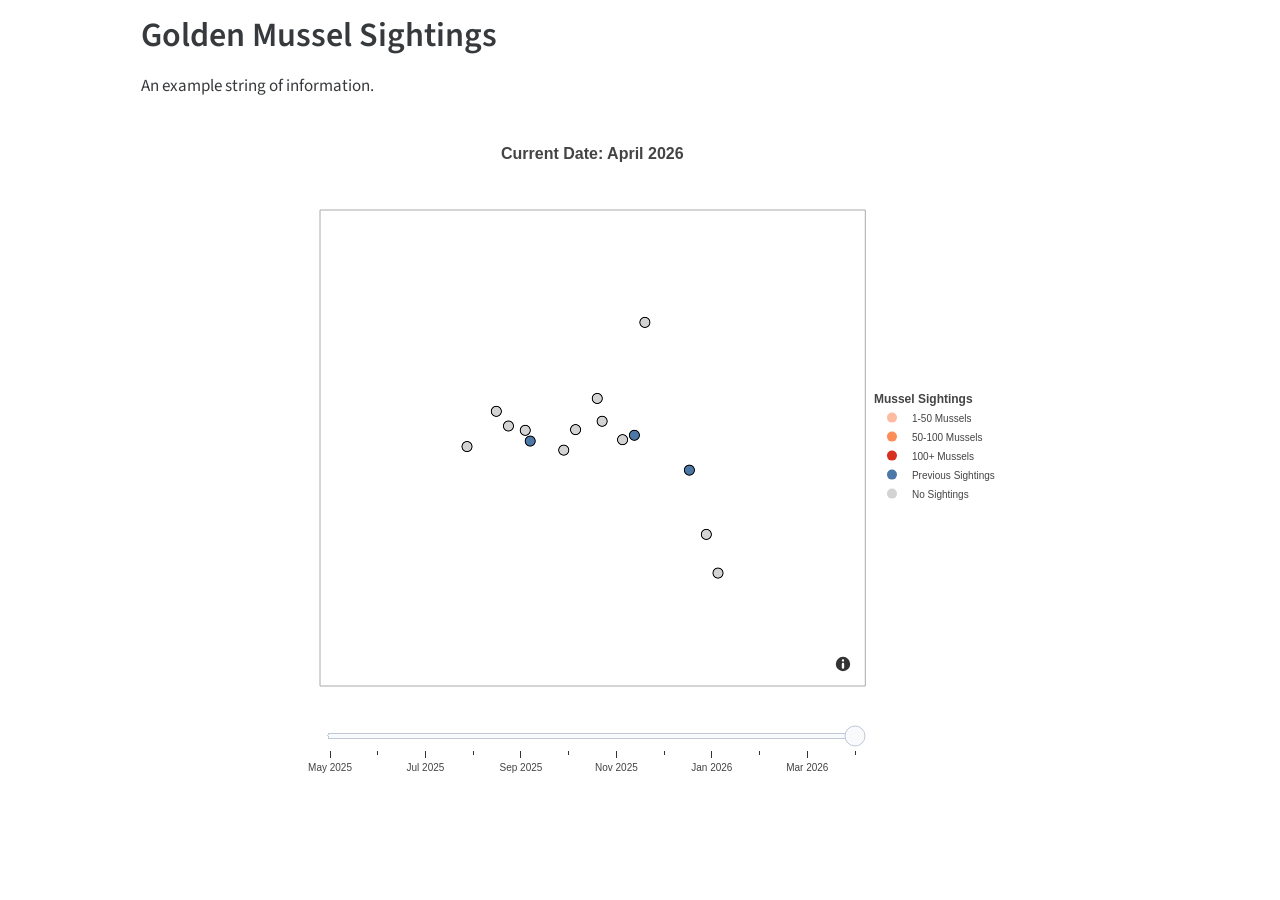
==== docs/map.html @ 744c04e8 "Auto-update map data and re-render site" ====
<!DOCTYPE html>
<html xmlns="http://www.w3.org/1999/xhtml" lang="en" xml:lang="en"><head>

<meta charset="utf-8">
<meta name="generator" content="quarto-1.9.36">

<meta name="viewport" content="width=device-width, initial-scale=1.0, user-scalable=yes">


<title>Golden Mussel Sightings</title>
<style>
/* Default styles provided by pandoc.
** See https://pandoc.org/MANUAL.html#variables-for-html for config info.
*/
code{white-space: pre-wrap;}
span.smallcaps{font-variant: small-caps;}
div.columns{display: flex; gap: min(4vw, 1.5em);}
div.column{flex: auto; overflow-x: auto;}
div.hanging-indent{margin-left: 1.5em; text-indent: -1.5em;}
ul.task-list{list-style: none;}
ul.task-list li input[type="checkbox"] {
  width: 0.8em;
  margin: 0 0.8em 0.2em -1em; /* quarto-specific, see https://github.com/quarto-dev/quarto-cli/issues/4556 */ 
  vertical-align: middle;
}
</style>


<script src="map_files/libs/clipboard/clipboard.min.js"></script>
<script src="map_files/libs/quarto-html/quarto.js" type="module"></script>
<script src="map_files/libs/quarto-html/tabsets/tabsets.js" type="module"></script>
<script src="map_files/libs/quarto-html/popper.min.js"></script>
<script src="map_files/libs/quarto-html/tippy.umd.min.js"></script>
<script src="map_files/libs/quarto-html/anchor.min.js"></script>
<link href="map_files/libs/quarto-html/tippy.css" rel="stylesheet">
<link href="map_files/libs/quarto-html/quarto-syntax-highlighting-845c23b38eaddc0f92fda52bfe77a8c8.css" rel="stylesheet" id="quarto-text-highlighting-styles">
<script src="map_files/libs/bootstrap/bootstrap.min.js"></script>
<link href="map_files/libs/bootstrap/bootstrap-icons.css" rel="stylesheet">
<link href="map_files/libs/bootstrap/bootstrap-2aa6edf39a28177e9268717f6a619f40.min.css" rel="stylesheet" append-hash="true" id="quarto-bootstrap" data-mode="light">
<link href="map_files/libs/htmltools-fill-0.5.9/fill.css" rel="stylesheet">
<script src="map_files/libs/htmlwidgets-1.6.4/htmlwidgets.js"></script>
<script src="map_files/libs/plotly-binding-4.12.0/plotly.js"></script>
<script src="map_files/libs/typedarray-0.1/typedarray.min.js"></script>
<script src="map_files/libs/jquery-3.5.1/jquery.min.js"></script>
<link href="map_files/libs/crosstalk-1.2.2/css/crosstalk.min.css" rel="stylesheet">
<script src="map_files/libs/crosstalk-1.2.2/js/crosstalk.min.js"></script>
<link href="map_files/libs/plotly-htmlwidgets-css-2.25.2/plotly-htmlwidgets.css" rel="stylesheet">
<script src="map_files/libs/plotly-main-2.25.2/plotly-latest.min.js"></script>


</head>

<body class="fullcontent quarto-light">

<div id="quarto-content" class="page-columns page-rows-contents page-layout-article">

<main class="content" id="quarto-document-content">

<header id="title-block-header" class="quarto-title-block default">
<div class="quarto-title">
<h1 class="title">Golden Mussel Sightings</h1>
</div>



<div class="quarto-title-meta">

    
  
    
  </div>
  


</header>


<p>An example string of information.</p>
<div class="cell">
<div class="cell-output-display">
<div style="display: flex; justify-content: center; height: 680px; width: 720px; margin: 0 auto;">
<div class="plotly html-widget html-fill-item" id="htmlwidget-a3efdf3e6164e8786107" style="width:100%;height:400px;"></div>
<script type="application/json" data-for="htmlwidget-a3efdf3e6164e8786107">{"x":{"visdat":{"15fc6f2771f9":["function () ","plotlyVisDat"]},"cur_data":"15fc6f2771f9","attrs":{"15fc6f2771f9":{"lat":{},"lon":{},"mode":"markers","hoverinfo":"none","marker":{"color":"black","size":12},"showlegend":false,"frame":{},"alpha_stroke":1,"sizes":[10,100],"spans":[1,20],"type":"scattermapbox"},"15fc6f2771f9.1":{"lat":{},"lon":{},"mode":"markers","hoverinfo":"text","marker":{"color":{},"size":10},"showlegend":false,"frame":{},"alpha_stroke":1,"sizes":[10,100],"spans":[1,20],"type":"scattermapbox","hovertext":{},"inherit":true},"15fc6f2771f9.2":{"lat":null,"lon":null,"mode":"markers","hoverinfo":"none","marker":{"color":"#FDBBA1","size":10},"showlegend":true,"frame":{},"alpha_stroke":1,"sizes":[10,100],"spans":[1,20],"type":"scattermapbox","name":"1-50 Mussels","inherit":true},"15fc6f2771f9.3":{"lat":null,"lon":null,"mode":"markers","hoverinfo":"none","marker":{"color":"#FC8D59","size":10},"showlegend":true,"frame":{},"alpha_stroke":1,"sizes":[10,100],"spans":[1,20],"type":"scattermapbox","name":"50-100 Mussels","inherit":true},"15fc6f2771f9.4":{"lat":null,"lon":null,"mode":"markers","hoverinfo":"none","marker":{"color":"#D7301F","size":10},"showlegend":true,"frame":{},"alpha_stroke":1,"sizes":[10,100],"spans":[1,20],"type":"scattermapbox","name":"100+ Mussels","inherit":true},"15fc6f2771f9.5":{"lat":null,"lon":null,"mode":"markers","hoverinfo":"none","marker":{"color":"#4C78A8","size":10},"showlegend":true,"frame":{},"alpha_stroke":1,"sizes":[10,100],"spans":[1,20],"type":"scattermapbox","name":"Previous Sightings","inherit":true},"15fc6f2771f9.6":{"lat":null,"lon":null,"mode":"markers","hoverinfo":"none","marker":{"color":"lightgray","size":10},"showlegend":true,"frame":{},"alpha_stroke":1,"sizes":[10,100],"spans":[1,20],"type":"scattermapbox","name":"No Sightings","inherit":true}},"layout":{"width":720,"height":680,"margin":{"b":110,"l":40,"t":10,"r":0},"mapbox":{"style":"white-bg","layers":[{"below":"traces","sourcetype":"raster","source":["https://services.arcgisonline.com/ArcGIS/rest/services/World_Topo_Map/MapServer/tile/{z}/{y}/{x}"],"sourceattribution":"Esri"}],"zoom":7.655306406824451,"center":{"lat":38.023635479999996,"lon":-121.70279884999999},"domain":{"x":[0,0.81999999999999995],"y":[0,0.84999999999999998]}},"legend":{"x":0.82999999999999996,"y":0.42499999999999999,"font":{"size":10},"title":{"text":"<b>Mussel Sightings<\/b>","font":{"size":12}}},"shapes":[{"type":"rect","xref":"paper","yref":"paper","x0":0,"y0":0,"x1":0.81999999999999995,"y1":0.84999999999999998,"line":{"color":"#aaa","width":1}}],"hovermode":"closest","showlegend":true,"sliders":[{"currentvalue":{"visible":false},"steps":[{"method":"animate","args":[["May 2025"],{"transition":{"duration":500,"easing":"linear"},"frame":{"duration":500,"redraw":true},"mode":"immediate"}],"label":"May 2025","value":"May 2025"},{"method":"animate","args":[["Jun 2025"],{"transition":{"duration":500,"easing":"linear"},"frame":{"duration":500,"redraw":true},"mode":"immediate"}],"label":"Jun 2025","value":"Jun 2025"},{"method":"animate","args":[["Jul 2025"],{"transition":{"duration":500,"easing":"linear"},"frame":{"duration":500,"redraw":true},"mode":"immediate"}],"label":"Jul 2025","value":"Jul 2025"},{"method":"animate","args":[["Aug 2025"],{"transition":{"duration":500,"easing":"linear"},"frame":{"duration":500,"redraw":true},"mode":"immediate"}],"label":"Aug 2025","value":"Aug 2025"},{"method":"animate","args":[["Sep 2025"],{"transition":{"duration":500,"easing":"linear"},"frame":{"duration":500,"redraw":true},"mode":"immediate"}],"label":"Sep 2025","value":"Sep 2025"},{"method":"animate","args":[["Oct 2025"],{"transition":{"duration":500,"easing":"linear"},"frame":{"duration":500,"redraw":true},"mode":"immediate"}],"label":"Oct 2025","value":"Oct 2025"},{"method":"animate","args":[["Nov 2025"],{"transition":{"duration":500,"easing":"linear"},"frame":{"duration":500,"redraw":true},"mode":"immediate"}],"label":"Nov 2025","value":"Nov 2025"},{"method":"animate","args":[["Dec 2025"],{"transition":{"duration":500,"easing":"linear"},"frame":{"duration":500,"redraw":true},"mode":"immediate"}],"label":"Dec 2025","value":"Dec 2025"},{"method":"animate","args":[["Jan 2026"],{"transition":{"duration":500,"easing":"linear"},"frame":{"duration":500,"redraw":true},"mode":"immediate"}],"label":"Jan 2026","value":"Jan 2026"},{"method":"animate","args":[["Feb 2026"],{"transition":{"duration":500,"easing":"linear"},"frame":{"duration":500,"redraw":true},"mode":"immediate"}],"label":"Feb 2026","value":"Feb 2026"},{"method":"animate","args":[["Mar 2026"],{"transition":{"duration":500,"easing":"linear"},"frame":{"duration":500,"redraw":true},"mode":"immediate"}],"label":"Mar 2026","value":"Mar 2026"},{"method":"animate","args":[["Apr 2026"],{"transition":{"duration":500,"easing":"linear"},"frame":{"duration":500,"redraw":true},"mode":"immediate"}],"label":"Apr 2026","value":"Apr 2026"}],"visible":true,"pad":{"t":40},"font":{"size":10},"active":11,"len":0.81999999999999995,"x":0}],"annotations":[{"text":"<b>Current Date: April 2026<\/b>","x":0.40999999999999998,"y":0.96999999999999997,"xref":"paper","yref":"paper","showarrow":false,"font":{"size":16}}]},"source":"A","config":{"modeBarButtonsToAdd":["hoverclosest","hovercompare"],"showSendToCloud":false},"data":[{"lat":[38.017829900000002,38.046416999999998,38.124250000000004,38.072200000000002,38.042804719999999,38.027637480000003,37.786000000000001,38.058504999999997,37.963000000000001,38.159737,38.083970999999998,37.679290000000002,38.367980959999997,38.074097000000002,38.096899999999998],"lon":[-121.8029633,-121.5981,-122.038117,-121.9371,-121.92008970000001,-122.14048769999999,-121.306,-121.55681,-121.36499999999999,-121.68635500000001,-121.995878,-121.26511000000001,-121.5199585,-121.761736,-121.6691],"mode":"markers","hoverinfo":["none","none","none","none","none","none","none","none","none","none","none","none","none","none","none"],"marker":{"color":"black","size":12,"line":{"color":"rgba(31,119,180,1)"}},"showlegend":false,"frame":"May 2025","type":"scattermapbox","line":{"color":"rgba(31,119,180,1)"},"visible":true},{"lat":[38.017829900000002,38.046416999999998,38.124250000000004,38.072200000000002,38.042804719999999,38.027637480000003,37.786000000000001,38.058504999999997,37.963000000000001,38.159737,38.083970999999998,37.679290000000002,38.367980959999997,38.074097000000002,38.096899999999998],"lon":[-121.8029633,-121.5981,-122.038117,-121.9371,-121.92008970000001,-122.14048769999999,-121.306,-121.55681,-121.36499999999999,-121.68635500000001,-121.995878,-121.26511000000001,-121.5199585,-121.761736,-121.6691],"mode":"markers","hoverinfo":["text","text","text","text","text","text","text","text","text","text","text","text","text","text","text"],"marker":{"color":["lightgray","lightgray","lightgray","lightgray","#4C78A8","lightgray","lightgray","#4C78A8","#4C78A8","lightgray","lightgray","lightgray","lightgray","lightgray","lightgray"],"size":10,"line":{"color":"rgba(255,127,14,1)"}},"showlegend":false,"frame":"May 2025","type":"scattermapbox","hovertext":["<b>ANH<\/b><br>No Sightings<br>Date: 04/01/26","<b>FRK<\/b><br>No Sightings<br>Date: 04/01/26","<b>GZL<\/b><br>No Sightings<br>Date: 04/01/26","<b>HON<\/b><br>No Sightings<br>Date: 04/01/26","<b>MAL<\/b><br>Previous Sightings<br>Date: 04/01/26","<b>MRZ<\/b><br>No Sightings<br>Date: 04/01/26","<b>MSD<\/b><br>No Sightings<br>Date: 04/01/26","<b>PPT<\/b><br>Previous Sightings<br>Date: 04/01/26","<b>RRI<\/b><br>Previous Sightings<br>Date: 04/01/26","<b>RVB<\/b><br>No Sightings<br>Date: 04/01/26","<b>RYC<\/b><br>No Sightings<br>Date: 04/01/26","<b>SJR<\/b><br>No Sightings<br>Date: 04/01/26","<b>SRH<\/b><br>No Sightings<br>Date: 04/01/26","<b>SSI<\/b><br>No Sightings<br>Date: 04/01/26","<b>TWI<\/b><br>No Sightings<br>Date: 04/01/26"],"line":{"color":"rgba(255,127,14,1)"},"visible":true},{"lat":[null,null,null,null,null,null,null,null,null,null,null,null,null,null,null],"lon":[null,null,null,null,null,null,null,null,null,null,null,null,null,null,null],"mode":"markers","hoverinfo":["none","none","none","none","none","none","none","none","none","none","none","none","none","none","none"],"marker":{"color":"#FDBBA1","size":10,"line":{"color":"rgba(44,160,44,1)"}},"showlegend":true,"frame":"May 2025","type":"scattermapbox","name":"1-50 Mussels","line":{"color":"rgba(44,160,44,1)"},"visible":true},{"lat":[null,null,null,null,null,null,null,null,null,null,null,null,null,null,null],"lon":[null,null,null,null,null,null,null,null,null,null,null,null,null,null,null],"mode":"markers","hoverinfo":["none","none","none","none","none","none","none","none","none","none","none","none","none","none","none"],"marker":{"color":"#FC8D59","size":10,"line":{"color":"rgba(214,39,40,1)"}},"showlegend":true,"frame":"May 2025","type":"scattermapbox","name":"50-100 Mussels","line":{"color":"rgba(214,39,40,1)"},"visible":true},{"lat":[null,null,null,null,null,null,null,null,null,null,null,null,null,null,null],"lon":[null,null,null,null,null,null,null,null,null,null,null,null,null,null,null],"mode":"markers","hoverinfo":["none","none","none","none","none","none","none","none","none","none","none","none","none","none","none"],"marker":{"color":"#D7301F","size":10,"line":{"color":"rgba(148,103,189,1)"}},"showlegend":true,"frame":"May 2025","type":"scattermapbox","name":"100+ Mussels","line":{"color":"rgba(148,103,189,1)"},"visible":true},{"lat":[null,null,null,null,null,null,null,null,null,null,null,null,null,null,null],"lon":[null,null,null,null,null,null,null,null,null,null,null,null,null,null,null],"mode":"markers","hoverinfo":["none","none","none","none","none","none","none","none","none","none","none","none","none","none","none"],"marker":{"color":"#4C78A8","size":10,"line":{"color":"rgba(140,86,75,1)"}},"showlegend":true,"frame":"May 2025","type":"scattermapbox","name":"Previous Sightings","line":{"color":"rgba(140,86,75,1)"},"visible":true},{"lat":[null,null,null,null,null,null,null,null,null,null,null,null,null,null,null],"lon":[null,null,null,null,null,null,null,null,null,null,null,null,null,null,null],"mode":"markers","hoverinfo":["none","none","none","none","none","none","none","none","none","none","none","none","none","none","none"],"marker":{"color":"lightgray","size":10,"line":{"color":"rgba(227,119,194,1)"}},"showlegend":true,"frame":"May 2025","type":"scattermapbox","name":"No Sightings","line":{"color":"rgba(227,119,194,1)"},"visible":true}],"highlight":{"on":"plotly_click","persistent":false,"dynamic":false,"selectize":false,"opacityDim":0.20000000000000001,"selected":{"opacity":1},"debounce":0},"frames":[{"name":"May 2025","data":[{"lat":[38.017829900000002,38.046416999999998,38.124250000000004,38.072200000000002,38.042804719999999,38.027637480000003,37.786000000000001,38.058504999999997,37.963000000000001,38.159737,38.083970999999998,37.679290000000002,38.367980959999997,38.074097000000002,38.096899999999998],"lon":[-121.8029633,-121.5981,-122.038117,-121.9371,-121.92008970000001,-122.14048769999999,-121.306,-121.55681,-121.36499999999999,-121.68635500000001,-121.995878,-121.26511000000001,-121.5199585,-121.761736,-121.6691],"mode":"markers","hoverinfo":["none","none","none","none","none","none","none","none","none","none","none","none","none","none","none"],"marker":{"color":"black","size":12,"line":{"color":"rgba(31,119,180,1)"}},"showlegend":false,"frame":"May 2025","type":"scattermapbox","line":{"color":"rgba(31,119,180,1)"},"visible":true},{"lat":[38.017829900000002,38.046416999999998,38.124250000000004,38.072200000000002,38.042804719999999,38.027637480000003,37.786000000000001,38.058504999999997,37.963000000000001,38.159737,38.083970999999998,37.679290000000002,38.367980959999997,38.074097000000002,38.096899999999998],"lon":[-121.8029633,-121.5981,-122.038117,-121.9371,-121.92008970000001,-122.14048769999999,-121.306,-121.55681,-121.36499999999999,-121.68635500000001,-121.995878,-121.26511000000001,-121.5199585,-121.761736,-121.6691],"mode":"markers","hoverinfo":["text","text","text","text","text","text","text","text","text","text","text","text","text","text","text"],"marker":{"color":["lightgray","lightgray","lightgray","lightgray","lightgray","lightgray","lightgray","lightgray","lightgray","lightgray","lightgray","lightgray","lightgray","lightgray","lightgray"],"size":10,"line":{"color":"rgba(255,127,14,1)"}},"showlegend":false,"frame":"May 2025","type":"scattermapbox","hovertext":["<b>ANH<\/b><br>No Sightings<br>Date: 05/01/25","<b>FRK<\/b><br>No Sightings<br>Date: 05/01/25","<b>GZL<\/b><br>No Sightings<br>Date: 05/01/25","<b>HON<\/b><br>No Sightings<br>Date: 05/01/25","<b>MAL<\/b><br>No Sightings<br>Date: 05/01/25","<b>MRZ<\/b><br>No Sightings<br>Date: 05/01/25","<b>MSD<\/b><br>No Sightings<br>Date: 05/01/25","<b>PPT<\/b><br>No Sightings<br>Date: 05/01/25","<b>RRI<\/b><br>No Sightings<br>Date: 05/01/25","<b>RVB<\/b><br>No Sightings<br>Date: 05/01/25","<b>RYC<\/b><br>No Sightings<br>Date: 05/01/25","<b>SJR<\/b><br>No Sightings<br>Date: 05/01/25","<b>SRH<\/b><br>No Sightings<br>Date: 05/01/25","<b>SSI<\/b><br>No Sightings<br>Date: 05/01/25","<b>TWI<\/b><br>No Sightings<br>Date: 05/01/25"],"line":{"color":"rgba(255,127,14,1)"},"visible":true},{"lat":[null,null,null,null,null,null,null,null,null,null,null,null,null,null,null],"lon":[null,null,null,null,null,null,null,null,null,null,null,null,null,null,null],"mode":"markers","hoverinfo":["none","none","none","none","none","none","none","none","none","none","none","none","none","none","none"],"marker":{"color":"#FDBBA1","size":10,"line":{"color":"rgba(44,160,44,1)"}},"showlegend":true,"frame":"May 2025","type":"scattermapbox","name":"1-50 Mussels","line":{"color":"rgba(44,160,44,1)"},"visible":true},{"lat":[null,null,null,null,null,null,null,null,null,null,null,null,null,null,null],"lon":[null,null,null,null,null,null,null,null,null,null,null,null,null,null,null],"mode":"markers","hoverinfo":["none","none","none","none","none","none","none","none","none","none","none","none","none","none","none"],"marker":{"color":"#FC8D59","size":10,"line":{"color":"rgba(214,39,40,1)"}},"showlegend":true,"frame":"May 2025","type":"scattermapbox","name":"50-100 Mussels","line":{"color":"rgba(214,39,40,1)"},"visible":true},{"lat":[null,null,null,null,null,null,null,null,null,null,null,null,null,null,null],"lon":[null,null,null,null,null,null,null,null,null,null,null,null,null,null,null],"mode":"markers","hoverinfo":["none","none","none","none","none","none","none","none","none","none","none","none","none","none","none"],"marker":{"color":"#D7301F","size":10,"line":{"color":"rgba(148,103,189,1)"}},"showlegend":true,"frame":"May 2025","type":"scattermapbox","name":"100+ Mussels","line":{"color":"rgba(148,103,189,1)"},"visible":true},{"lat":[null,null,null,null,null,null,null,null,null,null,null,null,null,null,null],"lon":[null,null,null,null,null,null,null,null,null,null,null,null,null,null,null],"mode":"markers","hoverinfo":["none","none","none","none","none","none","none","none","none","none","none","none","none","none","none"],"marker":{"color":"#4C78A8","size":10,"line":{"color":"rgba(140,86,75,1)"}},"showlegend":true,"frame":"May 2025","type":"scattermapbox","name":"Previous Sightings","line":{"color":"rgba(140,86,75,1)"},"visible":true},{"lat":[null,null,null,null,null,null,null,null,null,null,null,null,null,null,null],"lon":[null,null,null,null,null,null,null,null,null,null,null,null,null,null,null],"mode":"markers","hoverinfo":["none","none","none","none","none","none","none","none","none","none","none","none","none","none","none"],"marker":{"color":"lightgray","size":10,"line":{"color":"rgba(227,119,194,1)"}},"showlegend":true,"frame":"May 2025","type":"scattermapbox","name":"No Sightings","line":{"color":"rgba(227,119,194,1)"},"visible":true}],"traces":[0,1,2,3,4,5,6],"layout":{"annotations":[{"text":"<b>Current Date: May 2025<\/b>","x":0.40999999999999998,"y":0.96999999999999997,"xref":"paper","yref":"paper","showarrow":false,"font":{"size":16}}]}},{"name":"Jun 2025","data":[{"lat":[38.017829900000002,38.046416999999998,38.124250000000004,38.072200000000002,38.042804719999999,38.027637480000003,37.786000000000001,38.058504999999997,37.963000000000001,38.159737,38.083970999999998,37.679290000000002,38.367980959999997,38.074097000000002,38.096899999999998],"lon":[-121.8029633,-121.5981,-122.038117,-121.9371,-121.92008970000001,-122.14048769999999,-121.306,-121.55681,-121.36499999999999,-121.68635500000001,-121.995878,-121.26511000000001,-121.5199585,-121.761736,-121.6691],"mode":"markers","hoverinfo":["none","none","none","none","none","none","none","none","none","none","none","none","none","none","none"],"marker":{"color":"black","size":12,"line":{"color":"rgba(31,119,180,1)"}},"showlegend":false,"frame":"Jun 2025","type":"scattermapbox","line":{"color":"rgba(31,119,180,1)"},"visible":true},{"lat":[38.017829900000002,38.046416999999998,38.124250000000004,38.072200000000002,38.042804719999999,38.027637480000003,37.786000000000001,38.058504999999997,37.963000000000001,38.159737,38.083970999999998,37.679290000000002,38.367980959999997,38.074097000000002,38.096899999999998],"lon":[-121.8029633,-121.5981,-122.038117,-121.9371,-121.92008970000001,-122.14048769999999,-121.306,-121.55681,-121.36499999999999,-121.68635500000001,-121.995878,-121.26511000000001,-121.5199585,-121.761736,-121.6691],"mode":"markers","hoverinfo":["text","text","text","text","text","text","text","text","text","text","text","text","text","text","text"],"marker":{"color":["lightgray","lightgray","lightgray","lightgray","#FFB3B3","lightgray","lightgray","lightgray","lightgray","lightgray","lightgray","lightgray","lightgray","lightgray","lightgray"],"size":10,"line":{"color":"rgba(255,127,14,1)"}},"showlegend":false,"frame":"Jun 2025","type":"scattermapbox","hovertext":["<b>ANH<\/b><br>No Sightings<br>Date: 06/01/25","<b>FRK<\/b><br>No Sightings<br>Date: 06/01/25","<b>GZL<\/b><br>No Sightings<br>Date: 06/01/25","<b>HON<\/b><br>No Sightings<br>Date: 06/01/25","<b>MAL<\/b><br>1-50 Mussels<br>Date: 06/01/25","<b>MRZ<\/b><br>No Sightings<br>Date: 06/01/25","<b>MSD<\/b><br>No Sightings<br>Date: 06/01/25","<b>PPT<\/b><br>No Sightings<br>Date: 06/01/25","<b>RRI<\/b><br>No Sightings<br>Date: 06/01/25","<b>RVB<\/b><br>No Sightings<br>Date: 06/01/25","<b>RYC<\/b><br>No Sightings<br>Date: 06/01/25","<b>SJR<\/b><br>No Sightings<br>Date: 06/01/25","<b>SRH<\/b><br>No Sightings<br>Date: 06/01/25","<b>SSI<\/b><br>No Sightings<br>Date: 06/01/25","<b>TWI<\/b><br>No Sightings<br>Date: 06/01/25"],"line":{"color":"rgba(255,127,14,1)"},"visible":true},{"lat":[null,null,null,null,null,null,null,null,null,null,null,null,null,null,null],"lon":[null,null,null,null,null,null,null,null,null,null,null,null,null,null,null],"mode":"markers","hoverinfo":["none","none","none","none","none","none","none","none","none","none","none","none","none","none","none"],"marker":{"color":"#FDBBA1","size":10,"line":{"color":"rgba(44,160,44,1)"}},"showlegend":true,"frame":"Jun 2025","type":"scattermapbox","name":"1-50 Mussels","line":{"color":"rgba(44,160,44,1)"},"visible":true},{"lat":[null,null,null,null,null,null,null,null,null,null,null,null,null,null,null],"lon":[null,null,null,null,null,null,null,null,null,null,null,null,null,null,null],"mode":"markers","hoverinfo":["none","none","none","none","none","none","none","none","none","none","none","none","none","none","none"],"marker":{"color":"#FC8D59","size":10,"line":{"color":"rgba(214,39,40,1)"}},"showlegend":true,"frame":"Jun 2025","type":"scattermapbox","name":"50-100 Mussels","line":{"color":"rgba(214,39,40,1)"},"visible":true},{"lat":[null,null,null,null,null,null,null,null,null,null,null,null,null,null,null],"lon":[null,null,null,null,null,null,null,null,null,null,null,null,null,null,null],"mode":"markers","hoverinfo":["none","none","none","none","none","none","none","none","none","none","none","none","none","none","none"],"marker":{"color":"#D7301F","size":10,"line":{"color":"rgba(148,103,189,1)"}},"showlegend":true,"frame":"Jun 2025","type":"scattermapbox","name":"100+ Mussels","line":{"color":"rgba(148,103,189,1)"},"visible":true},{"lat":[null,null,null,null,null,null,null,null,null,null,null,null,null,null,null],"lon":[null,null,null,null,null,null,null,null,null,null,null,null,null,null,null],"mode":"markers","hoverinfo":["none","none","none","none","none","none","none","none","none","none","none","none","none","none","none"],"marker":{"color":"#4C78A8","size":10,"line":{"color":"rgba(140,86,75,1)"}},"showlegend":true,"frame":"Jun 2025","type":"scattermapbox","name":"Previous Sightings","line":{"color":"rgba(140,86,75,1)"},"visible":true},{"lat":[null,null,null,null,null,null,null,null,null,null,null,null,null,null,null],"lon":[null,null,null,null,null,null,null,null,null,null,null,null,null,null,null],"mode":"markers","hoverinfo":["none","none","none","none","none","none","none","none","none","none","none","none","none","none","none"],"marker":{"color":"lightgray","size":10,"line":{"color":"rgba(227,119,194,1)"}},"showlegend":true,"frame":"Jun 2025","type":"scattermapbox","name":"No Sightings","line":{"color":"rgba(227,119,194,1)"},"visible":true}],"traces":[0,1,2,3,4,5,6],"layout":{"annotations":[{"text":"<b>Current Date: June 2025<\/b>","x":0.40999999999999998,"y":0.96999999999999997,"xref":"paper","yref":"paper","showarrow":false,"font":{"size":16}}]}},{"name":"Jul 2025","data":[{"lat":[38.017829900000002,38.046416999999998,38.124250000000004,38.072200000000002,38.042804719999999,38.027637480000003,37.786000000000001,38.058504999999997,37.963000000000001,38.159737,38.083970999999998,37.679290000000002,38.367980959999997,38.074097000000002,38.096899999999998],"lon":[-121.8029633,-121.5981,-122.038117,-121.9371,-121.92008970000001,-122.14048769999999,-121.306,-121.55681,-121.36499999999999,-121.68635500000001,-121.995878,-121.26511000000001,-121.5199585,-121.761736,-121.6691],"mode":"markers","hoverinfo":["none","none","none","none","none","none","none","none","none","none","none","none","none","none","none"],"marker":{"color":"black","size":12,"line":{"color":"rgba(31,119,180,1)"}},"showlegend":false,"frame":"Jul 2025","type":"scattermapbox","line":{"color":"rgba(31,119,180,1)"},"visible":true},{"lat":[38.017829900000002,38.046416999999998,38.124250000000004,38.072200000000002,38.042804719999999,38.027637480000003,37.786000000000001,38.058504999999997,37.963000000000001,38.159737,38.083970999999998,37.679290000000002,38.367980959999997,38.074097000000002,38.096899999999998],"lon":[-121.8029633,-121.5981,-122.038117,-121.9371,-121.92008970000001,-122.14048769999999,-121.306,-121.55681,-121.36499999999999,-121.68635500000001,-121.995878,-121.26511000000001,-121.5199585,-121.761736,-121.6691],"mode":"markers","hoverinfo":["text","text","text","text","text","text","text","text","text","text","text","text","text","text","text"],"marker":{"color":["lightgray","lightgray","lightgray","lightgray","#FFB3B3","lightgray","lightgray","lightgray","lightgray","lightgray","lightgray","lightgray","lightgray","lightgray","lightgray"],"size":10,"line":{"color":"rgba(255,127,14,1)"}},"showlegend":false,"frame":"Jul 2025","type":"scattermapbox","hovertext":["<b>ANH<\/b><br>No Sightings<br>Date: 07/01/25","<b>FRK<\/b><br>No Sightings<br>Date: 07/01/25","<b>GZL<\/b><br>No Sightings<br>Date: 07/01/25","<b>HON<\/b><br>No Sightings<br>Date: 07/01/25","<b>MAL<\/b><br>1-50 Mussels<br>Date: 07/01/25","<b>MRZ<\/b><br>No Sightings<br>Date: 07/01/25","<b>MSD<\/b><br>No Sightings<br>Date: 07/01/25","<b>PPT<\/b><br>No Sightings<br>Date: 07/01/25","<b>RRI<\/b><br>No Sightings<br>Date: 07/01/25","<b>RVB<\/b><br>No Sightings<br>Date: 07/01/25","<b>RYC<\/b><br>No Sightings<br>Date: 07/01/25","<b>SJR<\/b><br>No Sightings<br>Date: 07/01/25","<b>SRH<\/b><br>No Sightings<br>Date: 07/01/25","<b>SSI<\/b><br>No Sightings<br>Date: 07/01/25","<b>TWI<\/b><br>No Sightings<br>Date: 07/01/25"],"line":{"color":"rgba(255,127,14,1)"},"visible":true},{"lat":[null,null,null,null,null,null,null,null,null,null,null,null,null,null,null],"lon":[null,null,null,null,null,null,null,null,null,null,null,null,null,null,null],"mode":"markers","hoverinfo":["none","none","none","none","none","none","none","none","none","none","none","none","none","none","none"],"marker":{"color":"#FDBBA1","size":10,"line":{"color":"rgba(44,160,44,1)"}},"showlegend":true,"frame":"Jul 2025","type":"scattermapbox","name":"1-50 Mussels","line":{"color":"rgba(44,160,44,1)"},"visible":true},{"lat":[null,null,null,null,null,null,null,null,null,null,null,null,null,null,null],"lon":[null,null,null,null,null,null,null,null,null,null,null,null,null,null,null],"mode":"markers","hoverinfo":["none","none","none","none","none","none","none","none","none","none","none","none","none","none","none"],"marker":{"color":"#FC8D59","size":10,"line":{"color":"rgba(214,39,40,1)"}},"showlegend":true,"frame":"Jul 2025","type":"scattermapbox","name":"50-100 Mussels","line":{"color":"rgba(214,39,40,1)"},"visible":true},{"lat":[null,null,null,null,null,null,null,null,null,null,null,null,null,null,null],"lon":[null,null,null,null,null,null,null,null,null,null,null,null,null,null,null],"mode":"markers","hoverinfo":["none","none","none","none","none","none","none","none","none","none","none","none","none","none","none"],"marker":{"color":"#D7301F","size":10,"line":{"color":"rgba(148,103,189,1)"}},"showlegend":true,"frame":"Jul 2025","type":"scattermapbox","name":"100+ Mussels","line":{"color":"rgba(148,103,189,1)"},"visible":true},{"lat":[null,null,null,null,null,null,null,null,null,null,null,null,null,null,null],"lon":[null,null,null,null,null,null,null,null,null,null,null,null,null,null,null],"mode":"markers","hoverinfo":["none","none","none","none","none","none","none","none","none","none","none","none","none","none","none"],"marker":{"color":"#4C78A8","size":10,"line":{"color":"rgba(140,86,75,1)"}},"showlegend":true,"frame":"Jul 2025","type":"scattermapbox","name":"Previous Sightings","line":{"color":"rgba(140,86,75,1)"},"visible":true},{"lat":[null,null,null,null,null,null,null,null,null,null,null,null,null,null,null],"lon":[null,null,null,null,null,null,null,null,null,null,null,null,null,null,null],"mode":"markers","hoverinfo":["none","none","none","none","none","none","none","none","none","none","none","none","none","none","none"],"marker":{"color":"lightgray","size":10,"line":{"color":"rgba(227,119,194,1)"}},"showlegend":true,"frame":"Jul 2025","type":"scattermapbox","name":"No Sightings","line":{"color":"rgba(227,119,194,1)"},"visible":true}],"traces":[0,1,2,3,4,5,6],"layout":{"annotations":[{"text":"<b>Current Date: July 2025<\/b>","x":0.40999999999999998,"y":0.96999999999999997,"xref":"paper","yref":"paper","showarrow":false,"font":{"size":16}}]}},{"name":"Aug 2025","data":[{"lat":[38.017829900000002,38.046416999999998,38.124250000000004,38.072200000000002,38.042804719999999,38.027637480000003,37.786000000000001,38.058504999999997,37.963000000000001,38.159737,38.083970999999998,37.679290000000002,38.367980959999997,38.074097000000002,38.096899999999998],"lon":[-121.8029633,-121.5981,-122.038117,-121.9371,-121.92008970000001,-122.14048769999999,-121.306,-121.55681,-121.36499999999999,-121.68635500000001,-121.995878,-121.26511000000001,-121.5199585,-121.761736,-121.6691],"mode":"markers","hoverinfo":["none","none","none","none","none","none","none","none","none","none","none","none","none","none","none"],"marker":{"color":"black","size":12,"line":{"color":"rgba(31,119,180,1)"}},"showlegend":false,"frame":"Aug 2025","type":"scattermapbox","line":{"color":"rgba(31,119,180,1)"},"visible":true},{"lat":[38.017829900000002,38.046416999999998,38.124250000000004,38.072200000000002,38.042804719999999,38.027637480000003,37.786000000000001,38.058504999999997,37.963000000000001,38.159737,38.083970999999998,37.679290000000002,38.367980959999997,38.074097000000002,38.096899999999998],"lon":[-121.8029633,-121.5981,-122.038117,-121.9371,-121.92008970000001,-122.14048769999999,-121.306,-121.55681,-121.36499999999999,-121.68635500000001,-121.995878,-121.26511000000001,-121.5199585,-121.761736,-121.6691],"mode":"markers","hoverinfo":["text","text","text","text","text","text","text","text","text","text","text","text","text","text","text"],"marker":{"color":["lightgray","lightgray","lightgray","lightgray","#4C78A8","lightgray","lightgray","lightgray","lightgray","lightgray","lightgray","lightgray","lightgray","lightgray","lightgray"],"size":10,"line":{"color":"rgba(255,127,14,1)"}},"showlegend":false,"frame":"Aug 2025","type":"scattermapbox","hovertext":["<b>ANH<\/b><br>No Sightings<br>Date: 08/01/25","<b>FRK<\/b><br>No Sightings<br>Date: 08/01/25","<b>GZL<\/b><br>No Sightings<br>Date: 08/01/25","<b>HON<\/b><br>No Sightings<br>Date: 08/01/25","<b>MAL<\/b><br>Previous Sightings<br>Date: 08/01/25","<b>MRZ<\/b><br>No Sightings<br>Date: 08/01/25","<b>MSD<\/b><br>No Sightings<br>Date: 08/01/25","<b>PPT<\/b><br>No Sightings<br>Date: 08/01/25","<b>RRI<\/b><br>No Sightings<br>Date: 08/01/25","<b>RVB<\/b><br>No Sightings<br>Date: 08/01/25","<b>RYC<\/b><br>No Sightings<br>Date: 08/01/25","<b>SJR<\/b><br>No Sightings<br>Date: 08/01/25","<b>SRH<\/b><br>No Sightings<br>Date: 08/01/25","<b>SSI<\/b><br>No Sightings<br>Date: 08/01/25","<b>TWI<\/b><br>No Sightings<br>Date: 08/01/25"],"line":{"color":"rgba(255,127,14,1)"},"visible":true},{"lat":[null,null,null,null,null,null,null,null,null,null,null,null,null,null,null],"lon":[null,null,null,null,null,null,null,null,null,null,null,null,null,null,null],"mode":"markers","hoverinfo":["none","none","none","none","none","none","none","none","none","none","none","none","none","none","none"],"marker":{"color":"#FDBBA1","size":10,"line":{"color":"rgba(44,160,44,1)"}},"showlegend":true,"frame":"Aug 2025","type":"scattermapbox","name":"1-50 Mussels","line":{"color":"rgba(44,160,44,1)"},"visible":true},{"lat":[null,null,null,null,null,null,null,null,null,null,null,null,null,null,null],"lon":[null,null,null,null,null,null,null,null,null,null,null,null,null,null,null],"mode":"markers","hoverinfo":["none","none","none","none","none","none","none","none","none","none","none","none","none","none","none"],"marker":{"color":"#FC8D59","size":10,"line":{"color":"rgba(214,39,40,1)"}},"showlegend":true,"frame":"Aug 2025","type":"scattermapbox","name":"50-100 Mussels","line":{"color":"rgba(214,39,40,1)"},"visible":true},{"lat":[null,null,null,null,null,null,null,null,null,null,null,null,null,null,null],"lon":[null,null,null,null,null,null,null,null,null,null,null,null,null,null,null],"mode":"markers","hoverinfo":["none","none","none","none","none","none","none","none","none","none","none","none","none","none","none"],"marker":{"color":"#D7301F","size":10,"line":{"color":"rgba(148,103,189,1)"}},"showlegend":true,"frame":"Aug 2025","type":"scattermapbox","name":"100+ Mussels","line":{"color":"rgba(148,103,189,1)"},"visible":true},{"lat":[null,null,null,null,null,null,null,null,null,null,null,null,null,null,null],"lon":[null,null,null,null,null,null,null,null,null,null,null,null,null,null,null],"mode":"markers","hoverinfo":["none","none","none","none","none","none","none","none","none","none","none","none","none","none","none"],"marker":{"color":"#4C78A8","size":10,"line":{"color":"rgba(140,86,75,1)"}},"showlegend":true,"frame":"Aug 2025","type":"scattermapbox","name":"Previous Sightings","line":{"color":"rgba(140,86,75,1)"},"visible":true},{"lat":[null,null,null,null,null,null,null,null,null,null,null,null,null,null,null],"lon":[null,null,null,null,null,null,null,null,null,null,null,null,null,null,null],"mode":"markers","hoverinfo":["none","none","none","none","none","none","none","none","none","none","none","none","none","none","none"],"marker":{"color":"lightgray","size":10,"line":{"color":"rgba(227,119,194,1)"}},"showlegend":true,"frame":"Aug 2025","type":"scattermapbox","name":"No Sightings","line":{"color":"rgba(227,119,194,1)"},"visible":true}],"traces":[0,1,2,3,4,5,6],"layout":{"annotations":[{"text":"<b>Current Date: August 2025<\/b>","x":0.40999999999999998,"y":0.96999999999999997,"xref":"paper","yref":"paper","showarrow":false,"font":{"size":16}}]}},{"name":"Sep 2025","data":[{"lat":[38.017829900000002,38.046416999999998,38.124250000000004,38.072200000000002,38.042804719999999,38.027637480000003,37.786000000000001,38.058504999999997,37.963000000000001,38.159737,38.083970999999998,37.679290000000002,38.367980959999997,38.074097000000002,38.096899999999998],"lon":[-121.8029633,-121.5981,-122.038117,-121.9371,-121.92008970000001,-122.14048769999999,-121.306,-121.55681,-121.36499999999999,-121.68635500000001,-121.995878,-121.26511000000001,-121.5199585,-121.761736,-121.6691],"mode":"markers","hoverinfo":["none","none","none","none","none","none","none","none","none","none","none","none","none","none","none"],"marker":{"color":"black","size":12,"line":{"color":"rgba(31,119,180,1)"}},"showlegend":false,"frame":"Sep 2025","type":"scattermapbox","line":{"color":"rgba(31,119,180,1)"},"visible":true},{"lat":[38.017829900000002,38.046416999999998,38.124250000000004,38.072200000000002,38.042804719999999,38.027637480000003,37.786000000000001,38.058504999999997,37.963000000000001,38.159737,38.083970999999998,37.679290000000002,38.367980959999997,38.074097000000002,38.096899999999998],"lon":[-121.8029633,-121.5981,-122.038117,-121.9371,-121.92008970000001,-122.14048769999999,-121.306,-121.55681,-121.36499999999999,-121.68635500000001,-121.995878,-121.26511000000001,-121.5199585,-121.761736,-121.6691],"mode":"markers","hoverinfo":["text","text","text","text","text","text","text","text","text","text","text","text","text","text","text"],"marker":{"color":["lightgray","lightgray","lightgray","lightgray","#4C78A8","lightgray","lightgray","#FFB3B3","lightgray","lightgray","lightgray","lightgray","lightgray","lightgray","lightgray"],"size":10,"line":{"color":"rgba(255,127,14,1)"}},"showlegend":false,"frame":"Sep 2025","type":"scattermapbox","hovertext":["<b>ANH<\/b><br>No Sightings<br>Date: 09/01/25","<b>FRK<\/b><br>No Sightings<br>Date: 09/01/25","<b>GZL<\/b><br>No Sightings<br>Date: 09/01/25","<b>HON<\/b><br>No Sightings<br>Date: 09/01/25","<b>MAL<\/b><br>Previous Sightings<br>Date: 09/01/25","<b>MRZ<\/b><br>No Sightings<br>Date: 09/01/25","<b>MSD<\/b><br>No Sightings<br>Date: 09/01/25","<b>PPT<\/b><br>1-50 Mussels<br>Date: 09/01/25","<b>RRI<\/b><br>No Sightings<br>Date: 09/01/25","<b>RVB<\/b><br>No Sightings<br>Date: 09/01/25","<b>RYC<\/b><br>No Sightings<br>Date: 09/01/25","<b>SJR<\/b><br>No Sightings<br>Date: 09/01/25","<b>SRH<\/b><br>No Sightings<br>Date: 09/01/25","<b>SSI<\/b><br>No Sightings<br>Date: 09/01/25","<b>TWI<\/b><br>No Sightings<br>Date: 09/01/25"],"line":{"color":"rgba(255,127,14,1)"},"visible":true},{"lat":[null,null,null,null,null,null,null,null,null,null,null,null,null,null,null],"lon":[null,null,null,null,null,null,null,null,null,null,null,null,null,null,null],"mode":"markers","hoverinfo":["none","none","none","none","none","none","none","none","none","none","none","none","none","none","none"],"marker":{"color":"#FDBBA1","size":10,"line":{"color":"rgba(44,160,44,1)"}},"showlegend":true,"frame":"Sep 2025","type":"scattermapbox","name":"1-50 Mussels","line":{"color":"rgba(44,160,44,1)"},"visible":true},{"lat":[null,null,null,null,null,null,null,null,null,null,null,null,null,null,null],"lon":[null,null,null,null,null,null,null,null,null,null,null,null,null,null,null],"mode":"markers","hoverinfo":["none","none","none","none","none","none","none","none","none","none","none","none","none","none","none"],"marker":{"color":"#FC8D59","size":10,"line":{"color":"rgba(214,39,40,1)"}},"showlegend":true,"frame":"Sep 2025","type":"scattermapbox","name":"50-100 Mussels","line":{"color":"rgba(214,39,40,1)"},"visible":true},{"lat":[null,null,null,null,null,null,null,null,null,null,null,null,null,null,null],"lon":[null,null,null,null,null,null,null,null,null,null,null,null,null,null,null],"mode":"markers","hoverinfo":["none","none","none","none","none","none","none","none","none","none","none","none","none","none","none"],"marker":{"color":"#D7301F","size":10,"line":{"color":"rgba(148,103,189,1)"}},"showlegend":true,"frame":"Sep 2025","type":"scattermapbox","name":"100+ Mussels","line":{"color":"rgba(148,103,189,1)"},"visible":true},{"lat":[null,null,null,null,null,null,null,null,null,null,null,null,null,null,null],"lon":[null,null,null,null,null,null,null,null,null,null,null,null,null,null,null],"mode":"markers","hoverinfo":["none","none","none","none","none","none","none","none","none","none","none","none","none","none","none"],"marker":{"color":"#4C78A8","size":10,"line":{"color":"rgba(140,86,75,1)"}},"showlegend":true,"frame":"Sep 2025","type":"scattermapbox","name":"Previous Sightings","line":{"color":"rgba(140,86,75,1)"},"visible":true},{"lat":[null,null,null,null,null,null,null,null,null,null,null,null,null,null,null],"lon":[null,null,null,null,null,null,null,null,null,null,null,null,null,null,null],"mode":"markers","hoverinfo":["none","none","none","none","none","none","none","none","none","none","none","none","none","none","none"],"marker":{"color":"lightgray","size":10,"line":{"color":"rgba(227,119,194,1)"}},"showlegend":true,"frame":"Sep 2025","type":"scattermapbox","name":"No Sightings","line":{"color":"rgba(227,119,194,1)"},"visible":true}],"traces":[0,1,2,3,4,5,6],"layout":{"annotations":[{"text":"<b>Current Date: September 2025<\/b>","x":0.40999999999999998,"y":0.96999999999999997,"xref":"paper","yref":"paper","showarrow":false,"font":{"size":16}}]}},{"name":"Oct 2025","data":[{"lat":[38.017829900000002,38.046416999999998,38.124250000000004,38.072200000000002,38.042804719999999,38.027637480000003,37.786000000000001,38.058504999999997,37.963000000000001,38.159737,38.083970999999998,37.679290000000002,38.367980959999997,38.074097000000002,38.096899999999998],"lon":[-121.8029633,-121.5981,-122.038117,-121.9371,-121.92008970000001,-122.14048769999999,-121.306,-121.55681,-121.36499999999999,-121.68635500000001,-121.995878,-121.26511000000001,-121.5199585,-121.761736,-121.6691],"mode":"markers","hoverinfo":["none","none","none","none","none","none","none","none","none","none","none","none","none","none","none"],"marker":{"color":"black","size":12,"line":{"color":"rgba(31,119,180,1)"}},"showlegend":false,"frame":"Oct 2025","type":"scattermapbox","line":{"color":"rgba(31,119,180,1)"},"visible":true},{"lat":[38.017829900000002,38.046416999999998,38.124250000000004,38.072200000000002,38.042804719999999,38.027637480000003,37.786000000000001,38.058504999999997,37.963000000000001,38.159737,38.083970999999998,37.679290000000002,38.367980959999997,38.074097000000002,38.096899999999998],"lon":[-121.8029633,-121.5981,-122.038117,-121.9371,-121.92008970000001,-122.14048769999999,-121.306,-121.55681,-121.36499999999999,-121.68635500000001,-121.995878,-121.26511000000001,-121.5199585,-121.761736,-121.6691],"mode":"markers","hoverinfo":["text","text","text","text","text","text","text","text","text","text","text","text","text","text","text"],"marker":{"color":["lightgray","lightgray","lightgray","lightgray","#4C78A8","lightgray","lightgray","#4C78A8","lightgray","lightgray","lightgray","lightgray","lightgray","lightgray","lightgray"],"size":10,"line":{"color":"rgba(255,127,14,1)"}},"showlegend":false,"frame":"Oct 2025","type":"scattermapbox","hovertext":["<b>ANH<\/b><br>No Sightings<br>Date: 10/01/25","<b>FRK<\/b><br>No Sightings<br>Date: 10/01/25","<b>GZL<\/b><br>No Sightings<br>Date: 10/01/25","<b>HON<\/b><br>No Sightings<br>Date: 10/01/25","<b>MAL<\/b><br>Previous Sightings<br>Date: 10/01/25","<b>MRZ<\/b><br>No Sightings<br>Date: 10/01/25","<b>MSD<\/b><br>No Sightings<br>Date: 10/01/25","<b>PPT<\/b><br>Previous Sightings<br>Date: 10/01/25","<b>RRI<\/b><br>No Sightings<br>Date: 10/01/25","<b>RVB<\/b><br>No Sightings<br>Date: 10/01/25","<b>RYC<\/b><br>No Sightings<br>Date: 10/01/25","<b>SJR<\/b><br>No Sightings<br>Date: 10/01/25","<b>SRH<\/b><br>No Sightings<br>Date: 10/01/25","<b>SSI<\/b><br>No Sightings<br>Date: 10/01/25","<b>TWI<\/b><br>No Sightings<br>Date: 10/01/25"],"line":{"color":"rgba(255,127,14,1)"},"visible":true},{"lat":[null,null,null,null,null,null,null,null,null,null,null,null,null,null,null],"lon":[null,null,null,null,null,null,null,null,null,null,null,null,null,null,null],"mode":"markers","hoverinfo":["none","none","none","none","none","none","none","none","none","none","none","none","none","none","none"],"marker":{"color":"#FDBBA1","size":10,"line":{"color":"rgba(44,160,44,1)"}},"showlegend":true,"frame":"Oct 2025","type":"scattermapbox","name":"1-50 Mussels","line":{"color":"rgba(44,160,44,1)"},"visible":true},{"lat":[null,null,null,null,null,null,null,null,null,null,null,null,null,null,null],"lon":[null,null,null,null,null,null,null,null,null,null,null,null,null,null,null],"mode":"markers","hoverinfo":["none","none","none","none","none","none","none","none","none","none","none","none","none","none","none"],"marker":{"color":"#FC8D59","size":10,"line":{"color":"rgba(214,39,40,1)"}},"showlegend":true,"frame":"Oct 2025","type":"scattermapbox","name":"50-100 Mussels","line":{"color":"rgba(214,39,40,1)"},"visible":true},{"lat":[null,null,null,null,null,null,null,null,null,null,null,null,null,null,null],"lon":[null,null,null,null,null,null,null,null,null,null,null,null,null,null,null],"mode":"markers","hoverinfo":["none","none","none","none","none","none","none","none","none","none","none","none","none","none","none"],"marker":{"color":"#D7301F","size":10,"line":{"color":"rgba(148,103,189,1)"}},"showlegend":true,"frame":"Oct 2025","type":"scattermapbox","name":"100+ Mussels","line":{"color":"rgba(148,103,189,1)"},"visible":true},{"lat":[null,null,null,null,null,null,null,null,null,null,null,null,null,null,null],"lon":[null,null,null,null,null,null,null,null,null,null,null,null,null,null,null],"mode":"markers","hoverinfo":["none","none","none","none","none","none","none","none","none","none","none","none","none","none","none"],"marker":{"color":"#4C78A8","size":10,"line":{"color":"rgba(140,86,75,1)"}},"showlegend":true,"frame":"Oct 2025","type":"scattermapbox","name":"Previous Sightings","line":{"color":"rgba(140,86,75,1)"},"visible":true},{"lat":[null,null,null,null,null,null,null,null,null,null,null,null,null,null,null],"lon":[null,null,null,null,null,null,null,null,null,null,null,null,null,null,null],"mode":"markers","hoverinfo":["none","none","none","none","none","none","none","none","none","none","none","none","none","none","none"],"marker":{"color":"lightgray","size":10,"line":{"color":"rgba(227,119,194,1)"}},"showlegend":true,"frame":"Oct 2025","type":"scattermapbox","name":"No Sightings","line":{"color":"rgba(227,119,194,1)"},"visible":true}],"traces":[0,1,2,3,4,5,6],"layout":{"annotations":[{"text":"<b>Current Date: October 2025<\/b>","x":0.40999999999999998,"y":0.96999999999999997,"xref":"paper","yref":"paper","showarrow":false,"font":{"size":16}}]}},{"name":"Nov 2025","data":[{"lat":[38.017829900000002,38.046416999999998,38.124250000000004,38.072200000000002,38.042804719999999,38.027637480000003,37.786000000000001,38.058504999999997,37.963000000000001,38.159737,38.083970999999998,37.679290000000002,38.367980959999997,38.074097000000002,38.096899999999998],"lon":[-121.8029633,-121.5981,-122.038117,-121.9371,-121.92008970000001,-122.14048769999999,-121.306,-121.55681,-121.36499999999999,-121.68635500000001,-121.995878,-121.26511000000001,-121.5199585,-121.761736,-121.6691],"mode":"markers","hoverinfo":["none","none","none","none","none","none","none","none","none","none","none","none","none","none","none"],"marker":{"color":"black","size":12,"line":{"color":"rgba(31,119,180,1)"}},"showlegend":false,"frame":"Nov 2025","type":"scattermapbox","line":{"color":"rgba(31,119,180,1)"},"visible":true},{"lat":[38.017829900000002,38.046416999999998,38.124250000000004,38.072200000000002,38.042804719999999,38.027637480000003,37.786000000000001,38.058504999999997,37.963000000000001,38.159737,38.083970999999998,37.679290000000002,38.367980959999997,38.074097000000002,38.096899999999998],"lon":[-121.8029633,-121.5981,-122.038117,-121.9371,-121.92008970000001,-122.14048769999999,-121.306,-121.55681,-121.36499999999999,-121.68635500000001,-121.995878,-121.26511000000001,-121.5199585,-121.761736,-121.6691],"mode":"markers","hoverinfo":["text","text","text","text","text","text","text","text","text","text","text","text","text","text","text"],"marker":{"color":["lightgray","lightgray","lightgray","lightgray","#FFB3B3","lightgray","lightgray","#4C78A8","lightgray","lightgray","lightgray","lightgray","lightgray","lightgray","lightgray"],"size":10,"line":{"color":"rgba(255,127,14,1)"}},"showlegend":false,"frame":"Nov 2025","type":"scattermapbox","hovertext":["<b>ANH<\/b><br>No Sightings<br>Date: 11/01/25","<b>FRK<\/b><br>No Sightings<br>Date: 11/01/25","<b>GZL<\/b><br>No Sightings<br>Date: 11/01/25","<b>HON<\/b><br>No Sightings<br>Date: 11/01/25","<b>MAL<\/b><br>1-50 Mussels<br>Date: 11/01/25","<b>MRZ<\/b><br>No Sightings<br>Date: 11/01/25","<b>MSD<\/b><br>No Sightings<br>Date: 11/01/25","<b>PPT<\/b><br>Previous Sightings<br>Date: 11/01/25","<b>RRI<\/b><br>No Sightings<br>Date: 11/01/25","<b>RVB<\/b><br>No Sightings<br>Date: 11/01/25","<b>RYC<\/b><br>No Sightings<br>Date: 11/01/25","<b>SJR<\/b><br>No Sightings<br>Date: 11/01/25","<b>SRH<\/b><br>No Sightings<br>Date: 11/01/25","<b>SSI<\/b><br>No Sightings<br>Date: 11/01/25","<b>TWI<\/b><br>No Sightings<br>Date: 11/01/25"],"line":{"color":"rgba(255,127,14,1)"},"visible":true},{"lat":[null,null,null,null,null,null,null,null,null,null,null,null,null,null,null],"lon":[null,null,null,null,null,null,null,null,null,null,null,null,null,null,null],"mode":"markers","hoverinfo":["none","none","none","none","none","none","none","none","none","none","none","none","none","none","none"],"marker":{"color":"#FDBBA1","size":10,"line":{"color":"rgba(44,160,44,1)"}},"showlegend":true,"frame":"Nov 2025","type":"scattermapbox","name":"1-50 Mussels","line":{"color":"rgba(44,160,44,1)"},"visible":true},{"lat":[null,null,null,null,null,null,null,null,null,null,null,null,null,null,null],"lon":[null,null,null,null,null,null,null,null,null,null,null,null,null,null,null],"mode":"markers","hoverinfo":["none","none","none","none","none","none","none","none","none","none","none","none","none","none","none"],"marker":{"color":"#FC8D59","size":10,"line":{"color":"rgba(214,39,40,1)"}},"showlegend":true,"frame":"Nov 2025","type":"scattermapbox","name":"50-100 Mussels","line":{"color":"rgba(214,39,40,1)"},"visible":true},{"lat":[null,null,null,null,null,null,null,null,null,null,null,null,null,null,null],"lon":[null,null,null,null,null,null,null,null,null,null,null,null,null,null,null],"mode":"markers","hoverinfo":["none","none","none","none","none","none","none","none","none","none","none","none","none","none","none"],"marker":{"color":"#D7301F","size":10,"line":{"color":"rgba(148,103,189,1)"}},"showlegend":true,"frame":"Nov 2025","type":"scattermapbox","name":"100+ Mussels","line":{"color":"rgba(148,103,189,1)"},"visible":true},{"lat":[null,null,null,null,null,null,null,null,null,null,null,null,null,null,null],"lon":[null,null,null,null,null,null,null,null,null,null,null,null,null,null,null],"mode":"markers","hoverinfo":["none","none","none","none","none","none","none","none","none","none","none","none","none","none","none"],"marker":{"color":"#4C78A8","size":10,"line":{"color":"rgba(140,86,75,1)"}},"showlegend":true,"frame":"Nov 2025","type":"scattermapbox","name":"Previous Sightings","line":{"color":"rgba(140,86,75,1)"},"visible":true},{"lat":[null,null,null,null,null,null,null,null,null,null,null,null,null,null,null],"lon":[null,null,null,null,null,null,null,null,null,null,null,null,null,null,null],"mode":"markers","hoverinfo":["none","none","none","none","none","none","none","none","none","none","none","none","none","none","none"],"marker":{"color":"lightgray","size":10,"line":{"color":"rgba(227,119,194,1)"}},"showlegend":true,"frame":"Nov 2025","type":"scattermapbox","name":"No Sightings","line":{"color":"rgba(227,119,194,1)"},"visible":true}],"traces":[0,1,2,3,4,5,6],"layout":{"annotations":[{"text":"<b>Current Date: November 2025<\/b>","x":0.40999999999999998,"y":0.96999999999999997,"xref":"paper","yref":"paper","showarrow":false,"font":{"size":16}}]}},{"name":"Dec 2025","data":[{"lat":[38.017829900000002,38.046416999999998,38.124250000000004,38.072200000000002,38.042804719999999,38.027637480000003,37.786000000000001,38.058504999999997,37.963000000000001,38.159737,38.083970999999998,37.679290000000002,38.367980959999997,38.074097000000002,38.096899999999998],"lon":[-121.8029633,-121.5981,-122.038117,-121.9371,-121.92008970000001,-122.14048769999999,-121.306,-121.55681,-121.36499999999999,-121.68635500000001,-121.995878,-121.26511000000001,-121.5199585,-121.761736,-121.6691],"mode":"markers","hoverinfo":["none","none","none","none","none","none","none","none","none","none","none","none","none","none","none"],"marker":{"color":"black","size":12,"line":{"color":"rgba(31,119,180,1)"}},"showlegend":false,"frame":"Dec 2025","type":"scattermapbox","line":{"color":"rgba(31,119,180,1)"},"visible":true},{"lat":[38.017829900000002,38.046416999999998,38.124250000000004,38.072200000000002,38.042804719999999,38.027637480000003,37.786000000000001,38.058504999999997,37.963000000000001,38.159737,38.083970999999998,37.679290000000002,38.367980959999997,38.074097000000002,38.096899999999998],"lon":[-121.8029633,-121.5981,-122.038117,-121.9371,-121.92008970000001,-122.14048769999999,-121.306,-121.55681,-121.36499999999999,-121.68635500000001,-121.995878,-121.26511000000001,-121.5199585,-121.761736,-121.6691],"mode":"markers","hoverinfo":["text","text","text","text","text","text","text","text","text","text","text","text","text","text","text"],"marker":{"color":["lightgray","lightgray","lightgray","lightgray","#4C78A8","lightgray","lightgray","#4C78A8","#FFB3B3","lightgray","lightgray","lightgray","lightgray","lightgray","lightgray"],"size":10,"line":{"color":"rgba(255,127,14,1)"}},"showlegend":false,"frame":"Dec 2025","type":"scattermapbox","hovertext":["<b>ANH<\/b><br>No Sightings<br>Date: 12/01/25","<b>FRK<\/b><br>No Sightings<br>Date: 12/01/25","<b>GZL<\/b><br>No Sightings<br>Date: 12/01/25","<b>HON<\/b><br>No Sightings<br>Date: 12/01/25","<b>MAL<\/b><br>Previous Sightings<br>Date: 12/01/25","<b>MRZ<\/b><br>No Sightings<br>Date: 12/01/25","<b>MSD<\/b><br>No Sightings<br>Date: 12/01/25","<b>PPT<\/b><br>Previous Sightings<br>Date: 12/01/25","<b>RRI<\/b><br>1-50 Mussels<br>Date: 12/01/25","<b>RVB<\/b><br>No Sightings<br>Date: 12/01/25","<b>RYC<\/b><br>No Sightings<br>Date: 12/01/25","<b>SJR<\/b><br>No Sightings<br>Date: 12/01/25","<b>SRH<\/b><br>No Sightings<br>Date: 12/01/25","<b>SSI<\/b><br>No Sightings<br>Date: 12/01/25","<b>TWI<\/b><br>No Sightings<br>Date: 12/01/25"],"line":{"color":"rgba(255,127,14,1)"},"visible":true},{"lat":[null,null,null,null,null,null,null,null,null,null,null,null,null,null,null],"lon":[null,null,null,null,null,null,null,null,null,null,null,null,null,null,null],"mode":"markers","hoverinfo":["none","none","none","none","none","none","none","none","none","none","none","none","none","none","none"],"marker":{"color":"#FDBBA1","size":10,"line":{"color":"rgba(44,160,44,1)"}},"showlegend":true,"frame":"Dec 2025","type":"scattermapbox","name":"1-50 Mussels","line":{"color":"rgba(44,160,44,1)"},"visible":true},{"lat":[null,null,null,null,null,null,null,null,null,null,null,null,null,null,null],"lon":[null,null,null,null,null,null,null,null,null,null,null,null,null,null,null],"mode":"markers","hoverinfo":["none","none","none","none","none","none","none","none","none","none","none","none","none","none","none"],"marker":{"color":"#FC8D59","size":10,"line":{"color":"rgba(214,39,40,1)"}},"showlegend":true,"frame":"Dec 2025","type":"scattermapbox","name":"50-100 Mussels","line":{"color":"rgba(214,39,40,1)"},"visible":true},{"lat":[null,null,null,null,null,null,null,null,null,null,null,null,null,null,null],"lon":[null,null,null,null,null,null,null,null,null,null,null,null,null,null,null],"mode":"markers","hoverinfo":["none","none","none","none","none","none","none","none","none","none","none","none","none","none","none"],"marker":{"color":"#D7301F","size":10,"line":{"color":"rgba(148,103,189,1)"}},"showlegend":true,"frame":"Dec 2025","type":"scattermapbox","name":"100+ Mussels","line":{"color":"rgba(148,103,189,1)"},"visible":true},{"lat":[null,null,null,null,null,null,null,null,null,null,null,null,null,null,null],"lon":[null,null,null,null,null,null,null,null,null,null,null,null,null,null,null],"mode":"markers","hoverinfo":["none","none","none","none","none","none","none","none","none","none","none","none","none","none","none"],"marker":{"color":"#4C78A8","size":10,"line":{"color":"rgba(140,86,75,1)"}},"showlegend":true,"frame":"Dec 2025","type":"scattermapbox","name":"Previous Sightings","line":{"color":"rgba(140,86,75,1)"},"visible":true},{"lat":[null,null,null,null,null,null,null,null,null,null,null,null,null,null,null],"lon":[null,null,null,null,null,null,null,null,null,null,null,null,null,null,null],"mode":"markers","hoverinfo":["none","none","none","none","none","none","none","none","none","none","none","none","none","none","none"],"marker":{"color":"lightgray","size":10,"line":{"color":"rgba(227,119,194,1)"}},"showlegend":true,"frame":"Dec 2025","type":"scattermapbox","name":"No Sightings","line":{"color":"rgba(227,119,194,1)"},"visible":true}],"traces":[0,1,2,3,4,5,6],"layout":{"annotations":[{"text":"<b>Current Date: December 2025<\/b>","x":0.40999999999999998,"y":0.96999999999999997,"xref":"paper","yref":"paper","showarrow":false,"font":{"size":16}}]}},{"name":"Jan 2026","data":[{"lat":[38.017829900000002,38.046416999999998,38.124250000000004,38.072200000000002,38.042804719999999,38.027637480000003,37.786000000000001,38.058504999999997,37.963000000000001,38.159737,38.083970999999998,37.679290000000002,38.367980959999997,38.074097000000002,38.096899999999998],"lon":[-121.8029633,-121.5981,-122.038117,-121.9371,-121.92008970000001,-122.14048769999999,-121.306,-121.55681,-121.36499999999999,-121.68635500000001,-121.995878,-121.26511000000001,-121.5199585,-121.761736,-121.6691],"mode":"markers","hoverinfo":["none","none","none","none","none","none","none","none","none","none","none","none","none","none","none"],"marker":{"color":"black","size":12,"line":{"color":"rgba(31,119,180,1)"}},"showlegend":false,"frame":"Jan 2026","type":"scattermapbox","line":{"color":"rgba(31,119,180,1)"},"visible":true},{"lat":[38.017829900000002,38.046416999999998,38.124250000000004,38.072200000000002,38.042804719999999,38.027637480000003,37.786000000000001,38.058504999999997,37.963000000000001,38.159737,38.083970999999998,37.679290000000002,38.367980959999997,38.074097000000002,38.096899999999998],"lon":[-121.8029633,-121.5981,-122.038117,-121.9371,-121.92008970000001,-122.14048769999999,-121.306,-121.55681,-121.36499999999999,-121.68635500000001,-121.995878,-121.26511000000001,-121.5199585,-121.761736,-121.6691],"mode":"markers","hoverinfo":["text","text","text","text","text","text","text","text","text","text","text","text","text","text","text"],"marker":{"color":["lightgray","lightgray","lightgray","lightgray","#FF4444","lightgray","lightgray","#8B0000","#FFB3B3","lightgray","lightgray","lightgray","lightgray","lightgray","lightgray"],"size":10,"line":{"color":"rgba(255,127,14,1)"}},"showlegend":false,"frame":"Jan 2026","type":"scattermapbox","hovertext":["<b>ANH<\/b><br>No Sightings<br>Date: 01/01/26","<b>FRK<\/b><br>No Sightings<br>Date: 01/01/26","<b>GZL<\/b><br>No Sightings<br>Date: 01/01/26","<b>HON<\/b><br>No Sightings<br>Date: 01/01/26","<b>MAL<\/b><br>50-100 Mussels<br>Date: 01/01/26","<b>MRZ<\/b><br>No Sightings<br>Date: 01/01/26","<b>MSD<\/b><br>No Sightings<br>Date: 01/01/26","<b>PPT<\/b><br>100+ Mussels<br>Date: 01/01/26","<b>RRI<\/b><br>1-50 Mussels<br>Date: 01/01/26","<b>RVB<\/b><br>No Sightings<br>Date: 01/01/26","<b>RYC<\/b><br>No Sightings<br>Date: 01/01/26","<b>SJR<\/b><br>No Sightings<br>Date: 01/01/26","<b>SRH<\/b><br>No Sightings<br>Date: 01/01/26","<b>SSI<\/b><br>No Sightings<br>Date: 01/01/26","<b>TWI<\/b><br>No Sightings<br>Date: 01/01/26"],"line":{"color":"rgba(255,127,14,1)"},"visible":true},{"lat":[null,null,null,null,null,null,null,null,null,null,null,null,null,null,null],"lon":[null,null,null,null,null,null,null,null,null,null,null,null,null,null,null],"mode":"markers","hoverinfo":["none","none","none","none","none","none","none","none","none","none","none","none","none","none","none"],"marker":{"color":"#FDBBA1","size":10,"line":{"color":"rgba(44,160,44,1)"}},"showlegend":true,"frame":"Jan 2026","type":"scattermapbox","name":"1-50 Mussels","line":{"color":"rgba(44,160,44,1)"},"visible":true},{"lat":[null,null,null,null,null,null,null,null,null,null,null,null,null,null,null],"lon":[null,null,null,null,null,null,null,null,null,null,null,null,null,null,null],"mode":"markers","hoverinfo":["none","none","none","none","none","none","none","none","none","none","none","none","none","none","none"],"marker":{"color":"#FC8D59","size":10,"line":{"color":"rgba(214,39,40,1)"}},"showlegend":true,"frame":"Jan 2026","type":"scattermapbox","name":"50-100 Mussels","line":{"color":"rgba(214,39,40,1)"},"visible":true},{"lat":[null,null,null,null,null,null,null,null,null,null,null,null,null,null,null],"lon":[null,null,null,null,null,null,null,null,null,null,null,null,null,null,null],"mode":"markers","hoverinfo":["none","none","none","none","none","none","none","none","none","none","none","none","none","none","none"],"marker":{"color":"#D7301F","size":10,"line":{"color":"rgba(148,103,189,1)"}},"showlegend":true,"frame":"Jan 2026","type":"scattermapbox","name":"100+ Mussels","line":{"color":"rgba(148,103,189,1)"},"visible":true},{"lat":[null,null,null,null,null,null,null,null,null,null,null,null,null,null,null],"lon":[null,null,null,null,null,null,null,null,null,null,null,null,null,null,null],"mode":"markers","hoverinfo":["none","none","none","none","none","none","none","none","none","none","none","none","none","none","none"],"marker":{"color":"#4C78A8","size":10,"line":{"color":"rgba(140,86,75,1)"}},"showlegend":true,"frame":"Jan 2026","type":"scattermapbox","name":"Previous Sightings","line":{"color":"rgba(140,86,75,1)"},"visible":true},{"lat":[null,null,null,null,null,null,null,null,null,null,null,null,null,null,null],"lon":[null,null,null,null,null,null,null,null,null,null,null,null,null,null,null],"mode":"markers","hoverinfo":["none","none","none","none","none","none","none","none","none","none","none","none","none","none","none"],"marker":{"color":"lightgray","size":10,"line":{"color":"rgba(227,119,194,1)"}},"showlegend":true,"frame":"Jan 2026","type":"scattermapbox","name":"No Sightings","line":{"color":"rgba(227,119,194,1)"},"visible":true}],"traces":[0,1,2,3,4,5,6],"layout":{"annotations":[{"text":"<b>Current Date: January 2026<\/b>","x":0.40999999999999998,"y":0.96999999999999997,"xref":"paper","yref":"paper","showarrow":false,"font":{"size":16}}]}},{"name":"Feb 2026","data":[{"lat":[38.017829900000002,38.046416999999998,38.124250000000004,38.072200000000002,38.042804719999999,38.027637480000003,37.786000000000001,38.058504999999997,37.963000000000001,38.159737,38.083970999999998,37.679290000000002,38.367980959999997,38.074097000000002,38.096899999999998],"lon":[-121.8029633,-121.5981,-122.038117,-121.9371,-121.92008970000001,-122.14048769999999,-121.306,-121.55681,-121.36499999999999,-121.68635500000001,-121.995878,-121.26511000000001,-121.5199585,-121.761736,-121.6691],"mode":"markers","hoverinfo":["none","none","none","none","none","none","none","none","none","none","none","none","none","none","none"],"marker":{"color":"black","size":12,"line":{"color":"rgba(31,119,180,1)"}},"showlegend":false,"frame":"Feb 2026","type":"scattermapbox","line":{"color":"rgba(31,119,180,1)"},"visible":true},{"lat":[38.017829900000002,38.046416999999998,38.124250000000004,38.072200000000002,38.042804719999999,38.027637480000003,37.786000000000001,38.058504999999997,37.963000000000001,38.159737,38.083970999999998,37.679290000000002,38.367980959999997,38.074097000000002,38.096899999999998],"lon":[-121.8029633,-121.5981,-122.038117,-121.9371,-121.92008970000001,-122.14048769999999,-121.306,-121.55681,-121.36499999999999,-121.68635500000001,-121.995878,-121.26511000000001,-121.5199585,-121.761736,-121.6691],"mode":"markers","hoverinfo":["text","text","text","text","text","text","text","text","text","text","text","text","text","text","text"],"marker":{"color":["lightgray","lightgray","lightgray","lightgray","#4C78A8","lightgray","lightgray","#4C78A8","#8B0000","lightgray","lightgray","lightgray","lightgray","lightgray","lightgray"],"size":10,"line":{"color":"rgba(255,127,14,1)"}},"showlegend":false,"frame":"Feb 2026","type":"scattermapbox","hovertext":["<b>ANH<\/b><br>No Sightings<br>Date: 02/01/26","<b>FRK<\/b><br>No Sightings<br>Date: 02/01/26","<b>GZL<\/b><br>No Sightings<br>Date: 02/01/26","<b>HON<\/b><br>No Sightings<br>Date: 02/01/26","<b>MAL<\/b><br>Previous Sightings<br>Date: 02/01/26","<b>MRZ<\/b><br>No Sightings<br>Date: 02/01/26","<b>MSD<\/b><br>No Sightings<br>Date: 02/01/26","<b>PPT<\/b><br>Previous Sightings<br>Date: 02/01/26","<b>RRI<\/b><br>100+ Mussels<br>Date: 02/01/26","<b>RVB<\/b><br>No Sightings<br>Date: 02/01/26","<b>RYC<\/b><br>No Sightings<br>Date: 02/01/26","<b>SJR<\/b><br>No Sightings<br>Date: 02/01/26","<b>SRH<\/b><br>No Sightings<br>Date: 02/01/26","<b>SSI<\/b><br>No Sightings<br>Date: 02/01/26","<b>TWI<\/b><br>No Sightings<br>Date: 02/01/26"],"line":{"color":"rgba(255,127,14,1)"},"visible":true},{"lat":[null,null,null,null,null,null,null,null,null,null,null,null,null,null,null],"lon":[null,null,null,null,null,null,null,null,null,null,null,null,null,null,null],"mode":"markers","hoverinfo":["none","none","none","none","none","none","none","none","none","none","none","none","none","none","none"],"marker":{"color":"#FDBBA1","size":10,"line":{"color":"rgba(44,160,44,1)"}},"showlegend":true,"frame":"Feb 2026","type":"scattermapbox","name":"1-50 Mussels","line":{"color":"rgba(44,160,44,1)"},"visible":true},{"lat":[null,null,null,null,null,null,null,null,null,null,null,null,null,null,null],"lon":[null,null,null,null,null,null,null,null,null,null,null,null,null,null,null],"mode":"markers","hoverinfo":["none","none","none","none","none","none","none","none","none","none","none","none","none","none","none"],"marker":{"color":"#FC8D59","size":10,"line":{"color":"rgba(214,39,40,1)"}},"showlegend":true,"frame":"Feb 2026","type":"scattermapbox","name":"50-100 Mussels","line":{"color":"rgba(214,39,40,1)"},"visible":true},{"lat":[null,null,null,null,null,null,null,null,null,null,null,null,null,null,null],"lon":[null,null,null,null,null,null,null,null,null,null,null,null,null,null,null],"mode":"markers","hoverinfo":["none","none","none","none","none","none","none","none","none","none","none","none","none","none","none"],"marker":{"color":"#D7301F","size":10,"line":{"color":"rgba(148,103,189,1)"}},"showlegend":true,"frame":"Feb 2026","type":"scattermapbox","name":"100+ Mussels","line":{"color":"rgba(148,103,189,1)"},"visible":true},{"lat":[null,null,null,null,null,null,null,null,null,null,null,null,null,null,null],"lon":[null,null,null,null,null,null,null,null,null,null,null,null,null,null,null],"mode":"markers","hoverinfo":["none","none","none","none","none","none","none","none","none","none","none","none","none","none","none"],"marker":{"color":"#4C78A8","size":10,"line":{"color":"rgba(140,86,75,1)"}},"showlegend":true,"frame":"Feb 2026","type":"scattermapbox","name":"Previous Sightings","line":{"color":"rgba(140,86,75,1)"},"visible":true},{"lat":[null,null,null,null,null,null,null,null,null,null,null,null,null,null,null],"lon":[null,null,null,null,null,null,null,null,null,null,null,null,null,null,null],"mode":"markers","hoverinfo":["none","none","none","none","none","none","none","none","none","none","none","none","none","none","none"],"marker":{"color":"lightgray","size":10,"line":{"color":"rgba(227,119,194,1)"}},"showlegend":true,"frame":"Feb 2026","type":"scattermapbox","name":"No Sightings","line":{"color":"rgba(227,119,194,1)"},"visible":true}],"traces":[0,1,2,3,4,5,6],"layout":{"annotations":[{"text":"<b>Current Date: February 2026<\/b>","x":0.40999999999999998,"y":0.96999999999999997,"xref":"paper","yref":"paper","showarrow":false,"font":{"size":16}}]}},{"name":"Mar 2026","data":[{"lat":[38.017829900000002,38.046416999999998,38.124250000000004,38.072200000000002,38.042804719999999,38.027637480000003,37.786000000000001,38.058504999999997,37.963000000000001,38.159737,38.083970999999998,37.679290000000002,38.367980959999997,38.074097000000002,38.096899999999998],"lon":[-121.8029633,-121.5981,-122.038117,-121.9371,-121.92008970000001,-122.14048769999999,-121.306,-121.55681,-121.36499999999999,-121.68635500000001,-121.995878,-121.26511000000001,-121.5199585,-121.761736,-121.6691],"mode":"markers","hoverinfo":["none","none","none","none","none","none","none","none","none","none","none","none","none","none","none"],"marker":{"color":"black","size":12,"line":{"color":"rgba(31,119,180,1)"}},"showlegend":false,"frame":"Mar 2026","type":"scattermapbox","line":{"color":"rgba(31,119,180,1)"},"visible":true},{"lat":[38.017829900000002,38.046416999999998,38.124250000000004,38.072200000000002,38.042804719999999,38.027637480000003,37.786000000000001,38.058504999999997,37.963000000000001,38.159737,38.083970999999998,37.679290000000002,38.367980959999997,38.074097000000002,38.096899999999998],"lon":[-121.8029633,-121.5981,-122.038117,-121.9371,-121.92008970000001,-122.14048769999999,-121.306,-121.55681,-121.36499999999999,-121.68635500000001,-121.995878,-121.26511000000001,-121.5199585,-121.761736,-121.6691],"mode":"markers","hoverinfo":["text","text","text","text","text","text","text","text","text","text","text","text","text","text","text"],"marker":{"color":["lightgray","lightgray","lightgray","lightgray","#4C78A8","lightgray","lightgray","#4C78A8","#8B0000","lightgray","lightgray","lightgray","lightgray","lightgray","lightgray"],"size":10,"line":{"color":"rgba(255,127,14,1)"}},"showlegend":false,"frame":"Mar 2026","type":"scattermapbox","hovertext":["<b>ANH<\/b><br>No Sightings<br>Date: 03/01/26","<b>FRK<\/b><br>No Sightings<br>Date: 03/01/26","<b>GZL<\/b><br>No Sightings<br>Date: 03/01/26","<b>HON<\/b><br>No Sightings<br>Date: 03/01/26","<b>MAL<\/b><br>Previous Sightings<br>Date: 03/01/26","<b>MRZ<\/b><br>No Sightings<br>Date: 03/01/26","<b>MSD<\/b><br>No Sightings<br>Date: 03/01/26","<b>PPT<\/b><br>Previous Sightings<br>Date: 03/01/26","<b>RRI<\/b><br>100+ Mussels<br>Date: 03/01/26","<b>RVB<\/b><br>No Sightings<br>Date: 03/01/26","<b>RYC<\/b><br>No Sightings<br>Date: 03/01/26","<b>SJR<\/b><br>No Sightings<br>Date: 03/01/26","<b>SRH<\/b><br>No Sightings<br>Date: 03/01/26","<b>SSI<\/b><br>No Sightings<br>Date: 03/01/26","<b>TWI<\/b><br>No Sightings<br>Date: 03/01/26"],"line":{"color":"rgba(255,127,14,1)"},"visible":true},{"lat":[null,null,null,null,null,null,null,null,null,null,null,null,null,null,null],"lon":[null,null,null,null,null,null,null,null,null,null,null,null,null,null,null],"mode":"markers","hoverinfo":["none","none","none","none","none","none","none","none","none","none","none","none","none","none","none"],"marker":{"color":"#FDBBA1","size":10,"line":{"color":"rgba(44,160,44,1)"}},"showlegend":true,"frame":"Mar 2026","type":"scattermapbox","name":"1-50 Mussels","line":{"color":"rgba(44,160,44,1)"},"visible":true},{"lat":[null,null,null,null,null,null,null,null,null,null,null,null,null,null,null],"lon":[null,null,null,null,null,null,null,null,null,null,null,null,null,null,null],"mode":"markers","hoverinfo":["none","none","none","none","none","none","none","none","none","none","none","none","none","none","none"],"marker":{"color":"#FC8D59","size":10,"line":{"color":"rgba(214,39,40,1)"}},"showlegend":true,"frame":"Mar 2026","type":"scattermapbox","name":"50-100 Mussels","line":{"color":"rgba(214,39,40,1)"},"visible":true},{"lat":[null,null,null,null,null,null,null,null,null,null,null,null,null,null,null],"lon":[null,null,null,null,null,null,null,null,null,null,null,null,null,null,null],"mode":"markers","hoverinfo":["none","none","none","none","none","none","none","none","none","none","none","none","none","none","none"],"marker":{"color":"#D7301F","size":10,"line":{"color":"rgba(148,103,189,1)"}},"showlegend":true,"frame":"Mar 2026","type":"scattermapbox","name":"100+ Mussels","line":{"color":"rgba(148,103,189,1)"},"visible":true},{"lat":[null,null,null,null,null,null,null,null,null,null,null,null,null,null,null],"lon":[null,null,null,null,null,null,null,null,null,null,null,null,null,null,null],"mode":"markers","hoverinfo":["none","none","none","none","none","none","none","none","none","none","none","none","none","none","none"],"marker":{"color":"#4C78A8","size":10,"line":{"color":"rgba(140,86,75,1)"}},"showlegend":true,"frame":"Mar 2026","type":"scattermapbox","name":"Previous Sightings","line":{"color":"rgba(140,86,75,1)"},"visible":true},{"lat":[null,null,null,null,null,null,null,null,null,null,null,null,null,null,null],"lon":[null,null,null,null,null,null,null,null,null,null,null,null,null,null,null],"mode":"markers","hoverinfo":["none","none","none","none","none","none","none","none","none","none","none","none","none","none","none"],"marker":{"color":"lightgray","size":10,"line":{"color":"rgba(227,119,194,1)"}},"showlegend":true,"frame":"Mar 2026","type":"scattermapbox","name":"No Sightings","line":{"color":"rgba(227,119,194,1)"},"visible":true}],"traces":[0,1,2,3,4,5,6],"layout":{"annotations":[{"text":"<b>Current Date: March 2026<\/b>","x":0.40999999999999998,"y":0.96999999999999997,"xref":"paper","yref":"paper","showarrow":false,"font":{"size":16}}]}},{"name":"Apr 2026","data":[{"lat":[38.017829900000002,38.046416999999998,38.124250000000004,38.072200000000002,38.042804719999999,38.027637480000003,37.786000000000001,38.058504999999997,37.963000000000001,38.159737,38.083970999999998,37.679290000000002,38.367980959999997,38.074097000000002,38.096899999999998],"lon":[-121.8029633,-121.5981,-122.038117,-121.9371,-121.92008970000001,-122.14048769999999,-121.306,-121.55681,-121.36499999999999,-121.68635500000001,-121.995878,-121.26511000000001,-121.5199585,-121.761736,-121.6691],"mode":"markers","hoverinfo":["none","none","none","none","none","none","none","none","none","none","none","none","none","none","none"],"marker":{"color":"black","size":12,"line":{"color":"rgba(31,119,180,1)"}},"showlegend":false,"frame":"Apr 2026","type":"scattermapbox","line":{"color":"rgba(31,119,180,1)"},"visible":true},{"lat":[38.017829900000002,38.046416999999998,38.124250000000004,38.072200000000002,38.042804719999999,38.027637480000003,37.786000000000001,38.058504999999997,37.963000000000001,38.159737,38.083970999999998,37.679290000000002,38.367980959999997,38.074097000000002,38.096899999999998],"lon":[-121.8029633,-121.5981,-122.038117,-121.9371,-121.92008970000001,-122.14048769999999,-121.306,-121.55681,-121.36499999999999,-121.68635500000001,-121.995878,-121.26511000000001,-121.5199585,-121.761736,-121.6691],"mode":"markers","hoverinfo":["text","text","text","text","text","text","text","text","text","text","text","text","text","text","text"],"marker":{"color":["lightgray","lightgray","lightgray","lightgray","#4C78A8","lightgray","lightgray","#4C78A8","#4C78A8","lightgray","lightgray","lightgray","lightgray","lightgray","lightgray"],"size":10,"line":{"color":"rgba(255,127,14,1)"}},"showlegend":false,"frame":"Apr 2026","type":"scattermapbox","hovertext":["<b>ANH<\/b><br>No Sightings<br>Date: 04/01/26","<b>FRK<\/b><br>No Sightings<br>Date: 04/01/26","<b>GZL<\/b><br>No Sightings<br>Date: 04/01/26","<b>HON<\/b><br>No Sightings<br>Date: 04/01/26","<b>MAL<\/b><br>Previous Sightings<br>Date: 04/01/26","<b>MRZ<\/b><br>No Sightings<br>Date: 04/01/26","<b>MSD<\/b><br>No Sightings<br>Date: 04/01/26","<b>PPT<\/b><br>Previous Sightings<br>Date: 04/01/26","<b>RRI<\/b><br>Previous Sightings<br>Date: 04/01/26","<b>RVB<\/b><br>No Sightings<br>Date: 04/01/26","<b>RYC<\/b><br>No Sightings<br>Date: 04/01/26","<b>SJR<\/b><br>No Sightings<br>Date: 04/01/26","<b>SRH<\/b><br>No Sightings<br>Date: 04/01/26","<b>SSI<\/b><br>No Sightings<br>Date: 04/01/26","<b>TWI<\/b><br>No Sightings<br>Date: 04/01/26"],"line":{"color":"rgba(255,127,14,1)"},"visible":true},{"lat":[null,null,null,null,null,null,null,null,null,null,null,null,null,null,null],"lon":[null,null,null,null,null,null,null,null,null,null,null,null,null,null,null],"mode":"markers","hoverinfo":["none","none","none","none","none","none","none","none","none","none","none","none","none","none","none"],"marker":{"color":"#FDBBA1","size":10,"line":{"color":"rgba(44,160,44,1)"}},"showlegend":true,"frame":"Apr 2026","type":"scattermapbox","name":"1-50 Mussels","line":{"color":"rgba(44,160,44,1)"},"visible":true},{"lat":[null,null,null,null,null,null,null,null,null,null,null,null,null,null,null],"lon":[null,null,null,null,null,null,null,null,null,null,null,null,null,null,null],"mode":"markers","hoverinfo":["none","none","none","none","none","none","none","none","none","none","none","none","none","none","none"],"marker":{"color":"#FC8D59","size":10,"line":{"color":"rgba(214,39,40,1)"}},"showlegend":true,"frame":"Apr 2026","type":"scattermapbox","name":"50-100 Mussels","line":{"color":"rgba(214,39,40,1)"},"visible":true},{"lat":[null,null,null,null,null,null,null,null,null,null,null,null,null,null,null],"lon":[null,null,null,null,null,null,null,null,null,null,null,null,null,null,null],"mode":"markers","hoverinfo":["none","none","none","none","none","none","none","none","none","none","none","none","none","none","none"],"marker":{"color":"#D7301F","size":10,"line":{"color":"rgba(148,103,189,1)"}},"showlegend":true,"frame":"Apr 2026","type":"scattermapbox","name":"100+ Mussels","line":{"color":"rgba(148,103,189,1)"},"visible":true},{"lat":[null,null,null,null,null,null,null,null,null,null,null,null,null,null,null],"lon":[null,null,null,null,null,null,null,null,null,null,null,null,null,null,null],"mode":"markers","hoverinfo":["none","none","none","none","none","none","none","none","none","none","none","none","none","none","none"],"marker":{"color":"#4C78A8","size":10,"line":{"color":"rgba(140,86,75,1)"}},"showlegend":true,"frame":"Apr 2026","type":"scattermapbox","name":"Previous Sightings","line":{"color":"rgba(140,86,75,1)"},"visible":true},{"lat":[null,null,null,null,null,null,null,null,null,null,null,null,null,null,null],"lon":[null,null,null,null,null,null,null,null,null,null,null,null,null,null,null],"mode":"markers","hoverinfo":["none","none","none","none","none","none","none","none","none","none","none","none","none","none","none"],"marker":{"color":"lightgray","size":10,"line":{"color":"rgba(227,119,194,1)"}},"showlegend":true,"frame":"Apr 2026","type":"scattermapbox","name":"No Sightings","line":{"color":"rgba(227,119,194,1)"},"visible":true}],"traces":[0,1,2,3,4,5,6],"layout":{"annotations":[{"text":"<b>Current Date: April 2026<\/b>","x":0.40999999999999998,"y":0.96999999999999997,"xref":"paper","yref":"paper","showarrow":false,"font":{"size":16}}]}}],"shinyEvents":["plotly_hover","plotly_click","plotly_selected","plotly_relayout","plotly_brushed","plotly_brushing","plotly_clickannotation","plotly_doubleclick","plotly_deselect","plotly_afterplot","plotly_sunburstclick"],"base_url":"https://plot.ly"},"evals":[],"jsHooks":[]}</script>
</div>
</div>
</div>

</main>
<!-- /main column -->
<script id="quarto-html-after-body" type="application/javascript">
  window.document.addEventListener("DOMContentLoaded", function (event) {
    const icon = "";
    const anchorJS = new window.AnchorJS();
    anchorJS.options = {
      placement: 'right',
      icon: icon
    };
    anchorJS.add('.anchored');
    const isCodeAnnotation = (el) => {
      for (const clz of el.classList) {
        if (clz.startsWith('code-annotation-')) {                     
          return true;
        }
      }
      return false;
    }
    const onCopySuccess = function(e) {
      // button target
      const button = e.trigger;
      // don't keep focus
      button.blur();
      // flash "checked"
      button.classList.add('code-copy-button-checked');
      var currentTitle = button.getAttribute("title");
      button.setAttribute("title", "Copied!");
      let tooltip;
      if (window.bootstrap) {
        button.setAttribute("data-bs-toggle", "tooltip");
        button.setAttribute("data-bs-placement", "left");
        button.setAttribute("data-bs-title", "Copied!");
        tooltip = new bootstrap.Tooltip(button, 
          { trigger: "manual", 
            customClass: "code-copy-button-tooltip",
            offset: [0, -8]});
        tooltip.show();    
      }
      setTimeout(function() {
        if (tooltip) {
          tooltip.hide();
          button.removeAttribute("data-bs-title");
          button.removeAttribute("data-bs-toggle");
          button.removeAttribute("data-bs-placement");
        }
        button.setAttribute("title", currentTitle);
        button.classList.remove('code-copy-button-checked');
      }, 1000);
      // clear code selection
      e.clearSelection();
    }
    const getTextToCopy = function(trigger) {
      const outerScaffold = trigger.parentElement.cloneNode(true);
      const codeEl = outerScaffold.querySelector('code');
      for (const childEl of codeEl.children) {
        if (isCodeAnnotation(childEl)) {
          childEl.remove();
        }
      }
      return codeEl.innerText;
    }
    const clipboard = new window.ClipboardJS('.code-copy-button:not([data-in-quarto-modal])', {
      text: getTextToCopy
    });
    clipboard.on('success', onCopySuccess);
    if (window.document.getElementById('quarto-embedded-source-code-modal')) {
      const clipboardModal = new window.ClipboardJS('.code-copy-button[data-in-quarto-modal]', {
        text: getTextToCopy,
        container: window.document.getElementById('quarto-embedded-source-code-modal')
      });
      clipboardModal.on('success', onCopySuccess);
    }
      var localhostRegex = new RegExp(/^(?:http|https):\/\/localhost\:?[0-9]*\//);
      var mailtoRegex = new RegExp(/^mailto:/);
        var filterRegex = new RegExp('/' + window.location.host + '/');
      var isInternal = (href) => {
          return filterRegex.test(href) || localhostRegex.test(href) || mailtoRegex.test(href);
      }
      // Inspect non-navigation links and adorn them if external
     var links = window.document.querySelectorAll('a[href]:not(.nav-link):not(.navbar-brand):not(.toc-action):not(.sidebar-link):not(.sidebar-item-toggle):not(.pagination-link):not(.no-external):not([aria-hidden]):not(.dropdown-item):not(.quarto-navigation-tool):not(.about-link)');
      for (var i=0; i<links.length; i++) {
        const link = links[i];
        if (!isInternal(link.href)) {
          // undo the damage that might have been done by quarto-nav.js in the case of
          // links that we want to consider external
          if (link.dataset.originalHref !== undefined) {
            link.href = link.dataset.originalHref;
          }
        }
      }
    function tippyHover(el, contentFn, onTriggerFn, onUntriggerFn) {
      const config = {
        allowHTML: true,
        maxWidth: 500,
        delay: 100,
        arrow: false,
        appendTo: function(el) {
            return el.parentElement;
        },
        interactive: true,
        interactiveBorder: 10,
        theme: 'quarto',
        placement: 'bottom-start',
      };
      if (contentFn) {
        config.content = contentFn;
      }
      if (onTriggerFn) {
        config.onTrigger = onTriggerFn;
      }
      if (onUntriggerFn) {
        config.onUntrigger = onUntriggerFn;
      }
      window.tippy(el, config); 
    }
    const noterefs = window.document.querySelectorAll('a[role="doc-noteref"]');
    for (var i=0; i<noterefs.length; i++) {
      const ref = noterefs[i];
      tippyHover(ref, function() {
        // use id or data attribute instead here
        let href = ref.getAttribute('data-footnote-href') || ref.getAttribute('href');
        try { href = new URL(href).hash; } catch {}
        const id = href.replace(/^#\/?/, "");
        const note = window.document.getElementById(id);
        if (note) {
          return note.innerHTML;
        } else {
          return "";
        }
      });
    }
    const xrefs = window.document.querySelectorAll('a.quarto-xref');
    const processXRef = (id, note) => {
      // Strip column container classes
      const stripColumnClz = (el) => {
        el.classList.remove("page-full", "page-columns");
        if (el.children) {
          for (const child of el.children) {
            stripColumnClz(child);
          }
        }
      }
      stripColumnClz(note)
      if (id === null || id.startsWith('sec-')) {
        // Special case sections, only their first couple elements
        const container = document.createElement("div");
        if (note.children && note.children.length > 2) {
          container.appendChild(note.children[0].cloneNode(true));
          for (let i = 1; i < note.children.length; i++) {
            const child = note.children[i];
            if (child.tagName === "P" && child.innerText === "") {
              continue;
            } else {
              container.appendChild(child.cloneNode(true));
              break;
            }
          }
          if (window.Quarto?.typesetMath) {
            window.Quarto.typesetMath(container);
          }
          return container.innerHTML
        } else {
          if (window.Quarto?.typesetMath) {
            window.Quarto.typesetMath(note);
          }
          return note.innerHTML;
        }
      } else {
        // Remove any anchor links if they are present
        const anchorLink = note.querySelector('a.anchorjs-link');
        if (anchorLink) {
          anchorLink.remove();
        }
        if (window.Quarto?.typesetMath) {
          window.Quarto.typesetMath(note);
        }
        if (note.classList.contains("callout")) {
          return note.outerHTML;
        } else {
          return note.innerHTML;
        }
      }
    }
    for (var i=0; i<xrefs.length; i++) {
      const xref = xrefs[i];
      tippyHover(xref, undefined, function(instance) {
        instance.disable();
        let url = xref.getAttribute('href');
        let hash = undefined; 
        if (url.startsWith('#')) {
          hash = url;
        } else {
          try { hash = new URL(url).hash; } catch {}
        }
        if (hash) {
          const id = hash.replace(/^#\/?/, "");
          const note = window.document.getElementById(id);
          if (note !== null) {
            try {
              const html = processXRef(id, note.cloneNode(true));
              instance.setContent(html);
            } finally {
              instance.enable();
              instance.show();
            }
          } else {
            // See if we can fetch this
            fetch(url.split('#')[0])
            .then(res => res.text())
            .then(html => {
              const parser = new DOMParser();
              const htmlDoc = parser.parseFromString(html, "text/html");
              const note = htmlDoc.getElementById(id);
              if (note !== null) {
                const html = processXRef(id, note);
                instance.setContent(html);
              } 
            }).finally(() => {
              instance.enable();
              instance.show();
            });
          }
        } else {
          // See if we can fetch a full url (with no hash to target)
          // This is a special case and we should probably do some content thinning / targeting
          fetch(url)
          .then(res => res.text())
          .then(html => {
            const parser = new DOMParser();
            const htmlDoc = parser.parseFromString(html, "text/html");
            const note = htmlDoc.querySelector('main.content');
            if (note !== null) {
              // This should only happen for chapter cross references
              // (since there is no id in the URL)
              // remove the first header
              if (note.children.length > 0 && note.children[0].tagName === "HEADER") {
                note.children[0].remove();
              }
              const html = processXRef(null, note);
              instance.setContent(html);
            } 
          }).finally(() => {
            instance.enable();
            instance.show();
          });
        }
      }, function(instance) {
      });
    }
        let selectedAnnoteEl;
        const selectorForAnnotation = ( cell, annotation) => {
          let cellAttr = 'data-code-cell="' + cell + '"';
          let lineAttr = 'data-code-annotation="' +  annotation + '"';
          const selector = 'span[' + cellAttr + '][' + lineAttr + ']';
          return selector;
        }
        const selectCodeLines = (annoteEl) => {
          const doc = window.document;
          const targetCell = annoteEl.getAttribute("data-target-cell");
          const targetAnnotation = annoteEl.getAttribute("data-target-annotation");
          const annoteSpan = window.document.querySelector(selectorForAnnotation(targetCell, targetAnnotation));
          const lines = annoteSpan.getAttribute("data-code-lines").split(",");
          const lineIds = lines.map((line) => {
            return targetCell + "-" + line;
          })
          let top = null;
          let height = null;
          let parent = null;
          if (lineIds.length > 0) {
              //compute the position of the single el (top and bottom and make a div)
              const el = window.document.getElementById(lineIds[0]);
              top = el.offsetTop;
              height = el.offsetHeight;
              parent = el.parentElement.parentElement;
            if (lineIds.length > 1) {
              const lastEl = window.document.getElementById(lineIds[lineIds.length - 1]);
              const bottom = lastEl.offsetTop + lastEl.offsetHeight;
              height = bottom - top;
            }
            if (top !== null && height !== null && parent !== null) {
              // cook up a div (if necessary) and position it 
              let div = window.document.getElementById("code-annotation-line-highlight");
              if (div === null) {
                div = window.document.createElement("div");
                div.setAttribute("id", "code-annotation-line-highlight");
                div.style.position = 'absolute';
                parent.appendChild(div);
              }
              div.style.top = top - 2 + "px";
              div.style.height = height + 4 + "px";
              div.style.left = 0;
              let gutterDiv = window.document.getElementById("code-annotation-line-highlight-gutter");
              if (gutterDiv === null) {
                gutterDiv = window.document.createElement("div");
                gutterDiv.setAttribute("id", "code-annotation-line-highlight-gutter");
                gutterDiv.style.position = 'absolute';
                const codeCell = window.document.getElementById(targetCell);
                const gutter = codeCell.querySelector('.code-annotation-gutter');
                gutter.appendChild(gutterDiv);
              }
              gutterDiv.style.top = top - 2 + "px";
              gutterDiv.style.height = height + 4 + "px";
            }
            selectedAnnoteEl = annoteEl;
          }
        };
        const unselectCodeLines = () => {
          const elementsIds = ["code-annotation-line-highlight", "code-annotation-line-highlight-gutter"];
          elementsIds.forEach((elId) => {
            const div = window.document.getElementById(elId);
            if (div) {
              div.remove();
            }
          });
          selectedAnnoteEl = undefined;
        };
          // Handle positioning of the toggle
      window.addEventListener(
        "resize",
        throttle(() => {
          elRect = undefined;
          if (selectedAnnoteEl) {
            selectCodeLines(selectedAnnoteEl);
          }
        }, 10)
      );
      function throttle(fn, ms) {
      let throttle = false;
      let timer;
        return (...args) => {
          if(!throttle) { // first call gets through
              fn.apply(this, args);
              throttle = true;
          } else { // all the others get throttled
              if(timer) clearTimeout(timer); // cancel #2
              timer = setTimeout(() => {
                fn.apply(this, args);
                timer = throttle = false;
              }, ms);
          }
        };
      }
        // Attach click handler to the DT
        const annoteDls = window.document.querySelectorAll('dt[data-target-cell]');
        for (const annoteDlNode of annoteDls) {
          annoteDlNode.addEventListener('click', (event) => {
            const clickedEl = event.target;
            if (clickedEl !== selectedAnnoteEl) {
              unselectCodeLines();
              const activeEl = window.document.querySelector('dt[data-target-cell].code-annotation-active');
              if (activeEl) {
                activeEl.classList.remove('code-annotation-active');
              }
              selectCodeLines(clickedEl);
              clickedEl.classList.add('code-annotation-active');
            } else {
              // Unselect the line
              unselectCodeLines();
              clickedEl.classList.remove('code-annotation-active');
            }
          });
        }
    const findCites = (el) => {
      const parentEl = el.parentElement;
      if (parentEl) {
        const cites = parentEl.dataset.cites;
        if (cites) {
          return {
            el,
            cites: cites.split(' ')
          };
        } else {
          return findCites(el.parentElement)
        }
      } else {
        return undefined;
      }
    };
    var bibliorefs = window.document.querySelectorAll('a[role="doc-biblioref"]');
    for (var i=0; i<bibliorefs.length; i++) {
      const ref = bibliorefs[i];
      const citeInfo = findCites(ref);
      if (citeInfo) {
        tippyHover(citeInfo.el, function() {
          var popup = window.document.createElement('div');
          citeInfo.cites.forEach(function(cite) {
            var citeDiv = window.document.createElement('div');
            citeDiv.classList.add('hanging-indent');
            citeDiv.classList.add('csl-entry');
            var biblioDiv = window.document.getElementById('ref-' + cite);
            if (biblioDiv) {
              citeDiv.innerHTML = biblioDiv.innerHTML;
            }
            popup.appendChild(citeDiv);
          });
          return popup.innerHTML;
        });
      }
    }
  });
  </script>
</div> <!-- /content -->




</body></html>
---- docs/map_files/libs/quarto-html/tippy.css ----
.tippy-box[data-animation=fade][data-state=hidden]{opacity:0}[data-tippy-root]{max-width:calc(100vw - 10px)}.tippy-box{position:relative;background-color:#333;color:#fff;border-radius:4px;font-size:14px;line-height:1.4;white-space:normal;outline:0;transition-property:transform,visibility,opacity}.tippy-box[data-placement^=top]>.tippy-arrow{bottom:0}.tippy-box[data-placement^=top]>.tippy-arrow:before{bottom:-7px;left:0;border-width:8px 8px 0;border-top-color:initial;transform-origin:center top}.tippy-box[data-placement^=bottom]>.tippy-arrow{top:0}.tippy-box[data-placement^=bottom]>.tippy-arrow:before{top:-7px;left:0;border-width:0 8px 8px;border-bottom-color:initial;transform-origin:center bottom}.tippy-box[data-placement^=left]>.tippy-arrow{right:0}.tippy-box[data-placement^=left]>.tippy-arrow:before{border-width:8px 0 8px 8px;border-left-color:initial;right:-7px;transform-origin:center left}.tippy-box[data-placement^=right]>.tippy-arrow{left:0}.tippy-box[data-placement^=right]>.tippy-arrow:before{left:-7px;border-width:8px 8px 8px 0;border-right-color:initial;transform-origin:center right}.tippy-box[data-inertia][data-state=visible]{transition-timing-function:cubic-bezier(.54,1.5,.38,1.11)}.tippy-arrow{width:16px;height:16px;color:#333}.tippy-arrow:before{content:"";position:absolute;border-color:transparent;border-style:solid}.tippy-content{position:relative;padding:5px 9px;z-index:1}
---- docs/map_files/libs/quarto-html/quarto-syntax-highlighting-845c23b38eaddc0f92fda52bfe77a8c8.css ----
/* quarto syntax highlight colors */
:root {
  --quarto-hl-ot-color: #003B4F;
  --quarto-hl-at-color: #657422;
  --quarto-hl-ss-color: #20794D;
  --quarto-hl-an-color: #5E5E5E;
  --quarto-hl-fu-color: #4758AB;
  --quarto-hl-st-color: #20794D;
  --quarto-hl-cf-color: #003B4F;
  --quarto-hl-op-color: #5E5E5E;
  --quarto-hl-er-color: #AD0000;
  --quarto-hl-bn-color: #AD0000;
  --quarto-hl-al-color: #AD0000;
  --quarto-hl-va-color: #111111;
  --quarto-hl-bu-color: inherit;
  --quarto-hl-ex-color: inherit;
  --quarto-hl-pp-color: #AD0000;
  --quarto-hl-in-color: #5E5E5E;
  --quarto-hl-vs-color: #20794D;
  --quarto-hl-wa-color: #5E5E5E;
  --quarto-hl-do-color: #5E5E5E;
  --quarto-hl-im-color: #00769E;
  --quarto-hl-ch-color: #20794D;
  --quarto-hl-dt-color: #AD0000;
  --quarto-hl-fl-color: #AD0000;
  --quarto-hl-co-color: #5E5E5E;
  --quarto-hl-cv-color: #5E5E5E;
  --quarto-hl-cn-color: #8f5902;
  --quarto-hl-sc-color: #5E5E5E;
  --quarto-hl-dv-color: #AD0000;
  --quarto-hl-kw-color: #003B4F;
}

/* other quarto variables */
:root {
  --quarto-font-monospace: SFMono-Regular, Menlo, Monaco, Consolas, "Liberation Mono", "Courier New", monospace;
}

/* syntax highlight based on Pandoc's rules */
pre > code.sourceCode > span {
  color: #003B4F;
}

code.sourceCode > span {
  color: #003B4F;
}

div.sourceCode,
div.sourceCode pre.sourceCode {
  color: #003B4F;
}

/* Normal */
code span {
  color: #003B4F;
}

/* Alert */
code span.al {
  color: #AD0000;
  font-style: inherit;
}

/* Annotation */
code span.an {
  color: #5E5E5E;
  font-style: inherit;
}

/* Attribute */
code span.at {
  color: #657422;
  font-style: inherit;
}

/* BaseN */
code span.bn {
  color: #AD0000;
  font-style: inherit;
}

/* BuiltIn */
code span.bu {
  font-style: inherit;
}

/* ControlFlow */
code span.cf {
  color: #003B4F;
  font-weight: bold;
  font-style: inherit;
}

/* Char */
code span.ch {
  color: #20794D;
  font-style: inherit;
}

/* Constant */
code span.cn {
  color: #8f5902;
  font-style: inherit;
}

/* Comment */
code span.co {
  color: #5E5E5E;
  font-style: inherit;
}

/* CommentVar */
code span.cv {
  color: #5E5E5E;
  font-style: italic;
}

/* Documentation */
code span.do {
  color: #5E5E5E;
  font-style: italic;
}

/* DataType */
code span.dt {
  color: #AD0000;
  font-style: inherit;
}

/* DecVal */
code span.dv {
  color: #AD0000;
  font-style: inherit;
}

/* Error */
code span.er {
  color: #AD0000;
  font-style: inherit;
}

/* Extension */
code span.ex {
  font-style: inherit;
}

/* Float */
code span.fl {
  color: #AD0000;
  font-style: inherit;
}

/* Function */
code span.fu {
  color: #4758AB;
  font-style: inherit;
}

/* Import */
code span.im {
  color: #00769E;
  font-style: inherit;
}

/* Information */
code span.in {
  color: #5E5E5E;
  font-style: inherit;
}

/* Keyword */
code span.kw {
  color: #003B4F;
  font-weight: bold;
  font-style: inherit;
}

/* Operator */
code span.op {
  color: #5E5E5E;
  font-style: inherit;
}

/* Other */
code span.ot {
  color: #003B4F;
  font-style: inherit;
}

/* Preprocessor */
code span.pp {
  color: #AD0000;
  font-style: inherit;
}

/* SpecialChar */
code span.sc {
  color: #5E5E5E;
  font-style: inherit;
}

/* SpecialString */
code span.ss {
  color: #20794D;
  font-style: inherit;
}

/* String */
code span.st {
  color: #20794D;
  font-style: inherit;
}

/* Variable */
code span.va {
  color: #111111;
  font-style: inherit;
}

/* VerbatimString */
code span.vs {
  color: #20794D;
  font-style: inherit;
}

/* Warning */
code span.wa {
  color: #5E5E5E;
  font-style: italic;
}

.prevent-inlining {
  content: "</";
}

/*# sourceMappingURL=ac89f0bb514bba72461919f78549e31c.css.map */
---- docs/map_files/libs/htmltools-fill-0.5.9/fill.css ----
@layer htmltools {
  .html-fill-container {
    display: flex;
    flex-direction: column;
    /* Prevent the container from expanding vertically or horizontally beyond its
    parent's constraints. */
    min-height: 0;
    min-width: 0;
  }
  .html-fill-container > .html-fill-item {
    /* Fill items can grow and shrink freely within
    available vertical space in fillable container */
    flex: 1 1 auto;
    min-height: 0;
    min-width: 0;
  }
  .html-fill-container > :not(.html-fill-item) {
    /* Prevent shrinking or growing of non-fill items */
    flex: 0 0 auto;
  }
}
---- docs/map_files/libs/crosstalk-1.2.2/css/crosstalk.min.css ----
.container-fluid.crosstalk-bscols{margin-left:-30px;margin-right:-30px;white-space:normal}body>.container-fluid.crosstalk-bscols{margin-left:auto;margin-right:auto}.crosstalk-input-checkboxgroup .crosstalk-options-group .crosstalk-options-column{display:inline-block;padding-right:12px;vertical-align:top}@media only screen and (max-width: 480px){.crosstalk-input-checkboxgroup .crosstalk-options-group .crosstalk-options-column{display:block;padding-right:inherit}}.crosstalk-input{margin-bottom:15px}.crosstalk-input .control-label{margin-bottom:0;vertical-align:middle}.crosstalk-input input[type="checkbox"]{margin:4px 0 0;margin-top:1px;line-height:normal}.crosstalk-input .checkbox{position:relative;display:block;margin-top:10px;margin-bottom:10px}.crosstalk-input .checkbox>label{padding-left:20px;margin-bottom:0;font-weight:400;cursor:pointer}.crosstalk-input .checkbox input[type="checkbox"],.crosstalk-input .checkbox-inline input[type="checkbox"]{position:absolute;margin-top:2px;margin-left:-20px}.crosstalk-input .checkbox+.checkbox{margin-top:-5px}.crosstalk-input .checkbox-inline{position:relative;display:inline-block;padding-left:20px;margin-bottom:0;font-weight:400;vertical-align:middle;cursor:pointer}.crosstalk-input .checkbox-inline+.checkbox-inline{margin-top:0;margin-left:10px}
---- docs/map_files/libs/plotly-htmlwidgets-css-2.25.2/plotly-htmlwidgets.css ----
/*
just here so that plotly works
correctly with ioslides.
see https://github.com/ropensci/plotly/issues/463
*/

slide:not(.current) .plotly.html-widget{
  display: none;
}
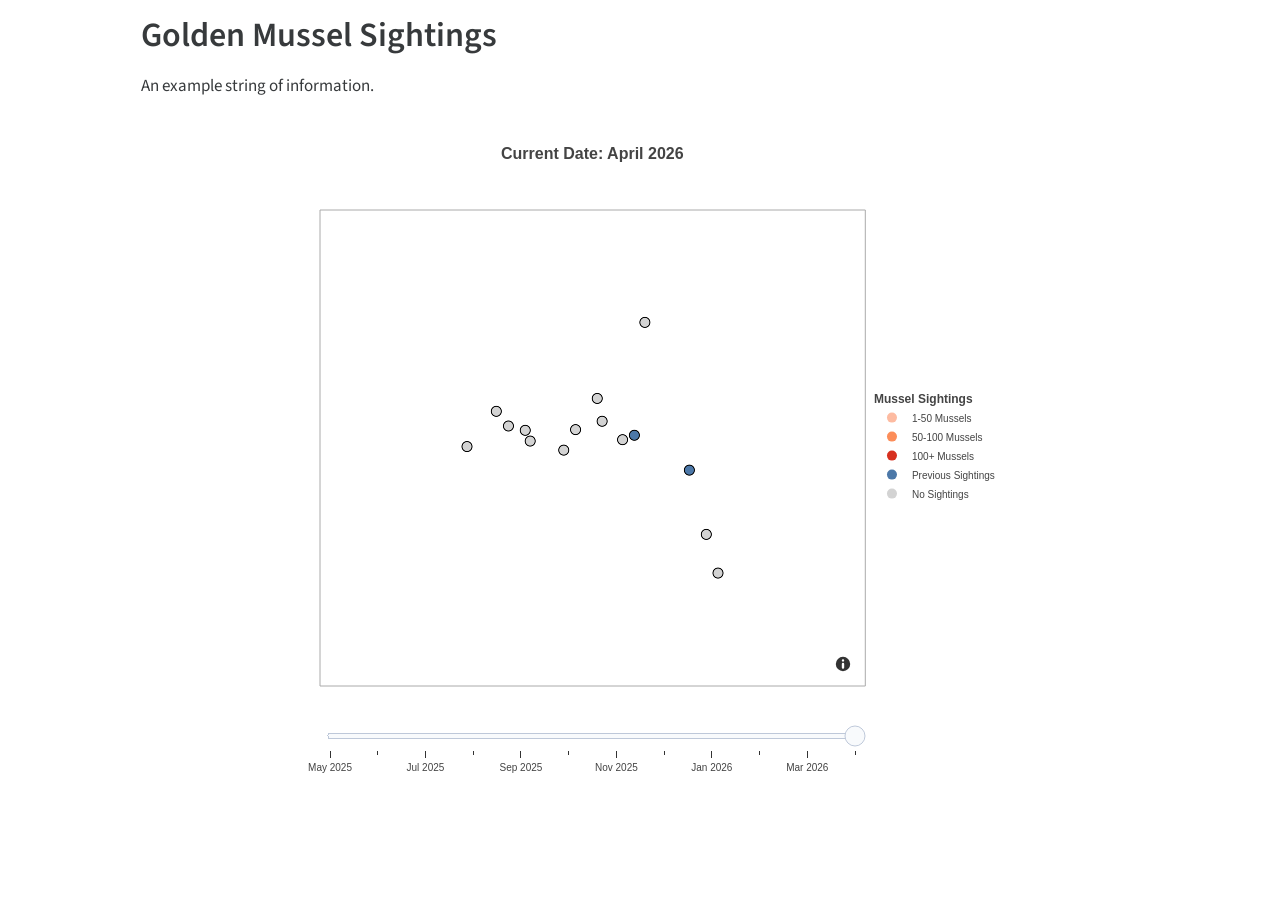
==== commit 9d8c67b7: "Auto-update map data and re-render site" ====
--- a/docs/map.html
+++ b/docs/map.html
@@ -79,8 +79,8 @@
 <div class="cell">
 <div class="cell-output-display">
 <div style="display: flex; justify-content: center; height: 680px; width: 720px; margin: 0 auto;">
-<div class="plotly html-widget html-fill-item" id="htmlwidget-a3efdf3e6164e8786107" style="width:100%;height:400px;"></div>
-<script type="application/json" data-for="htmlwidget-a3efdf3e6164e8786107">{"x":{"visdat":{"15fc6f2771f9":["function () ","plotlyVisDat"]},"cur_data":"15fc6f2771f9","attrs":{"15fc6f2771f9":{"lat":{},"lon":{},"mode":"markers","hoverinfo":"none","marker":{"color":"black","size":12},"showlegend":false,"frame":{},"alpha_stroke":1,"sizes":[10,100],"spans":[1,20],"type":"scattermapbox"},"15fc6f2771f9.1":{"lat":{},"lon":{},"mode":"markers","hoverinfo":"text","marker":{"color":{},"size":10},"showlegend":false,"frame":{},"alpha_stroke":1,"sizes":[10,100],"spans":[1,20],"type":"scattermapbox","hovertext":{},"inherit":true},"15fc6f2771f9.2":{"lat":null,"lon":null,"mode":"markers","hoverinfo":"none","marker":{"color":"#FDBBA1","size":10},"showlegend":true,"frame":{},"alpha_stroke":1,"sizes":[10,100],"spans":[1,20],"type":"scattermapbox","name":"1-50 Mussels","inherit":true},"15fc6f2771f9.3":{"lat":null,"lon":null,"mode":"markers","hoverinfo":"none","marker":{"color":"#FC8D59","size":10},"showlegend":true,"frame":{},"alpha_stroke":1,"sizes":[10,100],"spans":[1,20],"type":"scattermapbox","name":"50-100 Mussels","inherit":true},"15fc6f2771f9.4":{"lat":null,"lon":null,"mode":"markers","hoverinfo":"none","marker":{"color":"#D7301F","size":10},"showlegend":true,"frame":{},"alpha_stroke":1,"sizes":[10,100],"spans":[1,20],"type":"scattermapbox","name":"100+ Mussels","inherit":true},"15fc6f2771f9.5":{"lat":null,"lon":null,"mode":"markers","hoverinfo":"none","marker":{"color":"#4C78A8","size":10},"showlegend":true,"frame":{},"alpha_stroke":1,"sizes":[10,100],"spans":[1,20],"type":"scattermapbox","name":"Previous Sightings","inherit":true},"15fc6f2771f9.6":{"lat":null,"lon":null,"mode":"markers","hoverinfo":"none","marker":{"color":"lightgray","size":10},"showlegend":true,"frame":{},"alpha_stroke":1,"sizes":[10,100],"spans":[1,20],"type":"scattermapbox","name":"No Sightings","inherit":true}},"layout":{"width":720,"height":680,"margin":{"b":110,"l":40,"t":10,"r":0},"mapbox":{"style":"white-bg","layers":[{"below":"traces","sourcetype":"raster","source":["https://services.arcgisonline.com/ArcGIS/rest/services/World_Topo_Map/MapServer/tile/{z}/{y}/{x}"],"sourceattribution":"Esri"}],"zoom":7.655306406824451,"center":{"lat":38.023635479999996,"lon":-121.70279884999999},"domain":{"x":[0,0.81999999999999995],"y":[0,0.84999999999999998]}},"legend":{"x":0.82999999999999996,"y":0.42499999999999999,"font":{"size":10},"title":{"text":"<b>Mussel Sightings<\/b>","font":{"size":12}}},"shapes":[{"type":"rect","xref":"paper","yref":"paper","x0":0,"y0":0,"x1":0.81999999999999995,"y1":0.84999999999999998,"line":{"color":"#aaa","width":1}}],"hovermode":"closest","showlegend":true,"sliders":[{"currentvalue":{"visible":false},"steps":[{"method":"animate","args":[["May 2025"],{"transition":{"duration":500,"easing":"linear"},"frame":{"duration":500,"redraw":true},"mode":"immediate"}],"label":"May 2025","value":"May 2025"},{"method":"animate","args":[["Jun 2025"],{"transition":{"duration":500,"easing":"linear"},"frame":{"duration":500,"redraw":true},"mode":"immediate"}],"label":"Jun 2025","value":"Jun 2025"},{"method":"animate","args":[["Jul 2025"],{"transition":{"duration":500,"easing":"linear"},"frame":{"duration":500,"redraw":true},"mode":"immediate"}],"label":"Jul 2025","value":"Jul 2025"},{"method":"animate","args":[["Aug 2025"],{"transition":{"duration":500,"easing":"linear"},"frame":{"duration":500,"redraw":true},"mode":"immediate"}],"label":"Aug 2025","value":"Aug 2025"},{"method":"animate","args":[["Sep 2025"],{"transition":{"duration":500,"easing":"linear"},"frame":{"duration":500,"redraw":true},"mode":"immediate"}],"label":"Sep 2025","value":"Sep 2025"},{"method":"animate","args":[["Oct 2025"],{"transition":{"duration":500,"easing":"linear"},"frame":{"duration":500,"redraw":true},"mode":"immediate"}],"label":"Oct 2025","value":"Oct 2025"},{"method":"animate","args":[["Nov 2025"],{"transition":{"duration":500,"easing":"linear"},"frame":{"duration":500,"redraw":true},"mode":"immediate"}],"label":"Nov 2025","value":"Nov 2025"},{"method":"animate","args":[["Dec 2025"],{"transition":{"duration":500,"easing":"linear"},"frame":{"duration":500,"redraw":true},"mode":"immediate"}],"label":"Dec 2025","value":"Dec 2025"},{"method":"animate","args":[["Jan 2026"],{"transition":{"duration":500,"easing":"linear"},"frame":{"duration":500,"redraw":true},"mode":"immediate"}],"label":"Jan 2026","value":"Jan 2026"},{"method":"animate","args":[["Feb 2026"],{"transition":{"duration":500,"easing":"linear"},"frame":{"duration":500,"redraw":true},"mode":"immediate"}],"label":"Feb 2026","value":"Feb 2026"},{"method":"animate","args":[["Mar 2026"],{"transition":{"duration":500,"easing":"linear"},"frame":{"duration":500,"redraw":true},"mode":"immediate"}],"label":"Mar 2026","value":"Mar 2026"},{"method":"animate","args":[["Apr 2026"],{"transition":{"duration":500,"easing":"linear"},"frame":{"duration":500,"redraw":true},"mode":"immediate"}],"label":"Apr 2026","value":"Apr 2026"}],"visible":true,"pad":{"t":40},"font":{"size":10},"active":11,"len":0.81999999999999995,"x":0}],"annotations":[{"text":"<b>Current Date: April 2026<\/b>","x":0.40999999999999998,"y":0.96999999999999997,"xref":"paper","yref":"paper","showarrow":false,"font":{"size":16}}]},"source":"A","config":{"modeBarButtonsToAdd":["hoverclosest","hovercompare"],"showSendToCloud":false},"data":[{"lat":[38.017829900000002,38.046416999999998,38.124250000000004,38.072200000000002,38.042804719999999,38.027637480000003,37.786000000000001,38.058504999999997,37.963000000000001,38.159737,38.083970999999998,37.679290000000002,38.367980959999997,38.074097000000002,38.096899999999998],"lon":[-121.8029633,-121.5981,-122.038117,-121.9371,-121.92008970000001,-122.14048769999999,-121.306,-121.55681,-121.36499999999999,-121.68635500000001,-121.995878,-121.26511000000001,-121.5199585,-121.761736,-121.6691],"mode":"markers","hoverinfo":["none","none","none","none","none","none","none","none","none","none","none","none","none","none","none"],"marker":{"color":"black","size":12,"line":{"color":"rgba(31,119,180,1)"}},"showlegend":false,"frame":"May 2025","type":"scattermapbox","line":{"color":"rgba(31,119,180,1)"},"visible":true},{"lat":[38.017829900000002,38.046416999999998,38.124250000000004,38.072200000000002,38.042804719999999,38.027637480000003,37.786000000000001,38.058504999999997,37.963000000000001,38.159737,38.083970999999998,37.679290000000002,38.367980959999997,38.074097000000002,38.096899999999998],"lon":[-121.8029633,-121.5981,-122.038117,-121.9371,-121.92008970000001,-122.14048769999999,-121.306,-121.55681,-121.36499999999999,-121.68635500000001,-121.995878,-121.26511000000001,-121.5199585,-121.761736,-121.6691],"mode":"markers","hoverinfo":["text","text","text","text","text","text","text","text","text","text","text","text","text","text","text"],"marker":{"color":["lightgray","lightgray","lightgray","lightgray","#4C78A8","lightgray","lightgray","#4C78A8","#4C78A8","lightgray","lightgray","lightgray","lightgray","lightgray","lightgray"],"size":10,"line":{"color":"rgba(255,127,14,1)"}},"showlegend":false,"frame":"May 2025","type":"scattermapbox","hovertext":["<b>ANH<\/b><br>No Sightings<br>Date: 04/01/26","<b>FRK<\/b><br>No Sightings<br>Date: 04/01/26","<b>GZL<\/b><br>No Sightings<br>Date: 04/01/26","<b>HON<\/b><br>No Sightings<br>Date: 04/01/26","<b>MAL<\/b><br>Previous Sightings<br>Date: 04/01/26","<b>MRZ<\/b><br>No Sightings<br>Date: 04/01/26","<b>MSD<\/b><br>No Sightings<br>Date: 04/01/26","<b>PPT<\/b><br>Previous Sightings<br>Date: 04/01/26","<b>RRI<\/b><br>Previous Sightings<br>Date: 04/01/26","<b>RVB<\/b><br>No Sightings<br>Date: 04/01/26","<b>RYC<\/b><br>No Sightings<br>Date: 04/01/26","<b>SJR<\/b><br>No Sightings<br>Date: 04/01/26","<b>SRH<\/b><br>No Sightings<br>Date: 04/01/26","<b>SSI<\/b><br>No Sightings<br>Date: 04/01/26","<b>TWI<\/b><br>No Sightings<br>Date: 04/01/26"],"line":{"color":"rgba(255,127,14,1)"},"visible":true},{"lat":[null,null,null,null,null,null,null,null,null,null,null,null,null,null,null],"lon":[null,null,null,null,null,null,null,null,null,null,null,null,null,null,null],"mode":"markers","hoverinfo":["none","none","none","none","none","none","none","none","none","none","none","none","none","none","none"],"marker":{"color":"#FDBBA1","size":10,"line":{"color":"rgba(44,160,44,1)"}},"showlegend":true,"frame":"May 2025","type":"scattermapbox","name":"1-50 Mussels","line":{"color":"rgba(44,160,44,1)"},"visible":true},{"lat":[null,null,null,null,null,null,null,null,null,null,null,null,null,null,null],"lon":[null,null,null,null,null,null,null,null,null,null,null,null,null,null,null],"mode":"markers","hoverinfo":["none","none","none","none","none","none","none","none","none","none","none","none","none","none","none"],"marker":{"color":"#FC8D59","size":10,"line":{"color":"rgba(214,39,40,1)"}},"showlegend":true,"frame":"May 2025","type":"scattermapbox","name":"50-100 Mussels","line":{"color":"rgba(214,39,40,1)"},"visible":true},{"lat":[null,null,null,null,null,null,null,null,null,null,null,null,null,null,null],"lon":[null,null,null,null,null,null,null,null,null,null,null,null,null,null,null],"mode":"markers","hoverinfo":["none","none","none","none","none","none","none","none","none","none","none","none","none","none","none"],"marker":{"color":"#D7301F","size":10,"line":{"color":"rgba(148,103,189,1)"}},"showlegend":true,"frame":"May 2025","type":"scattermapbox","name":"100+ Mussels","line":{"color":"rgba(148,103,189,1)"},"visible":true},{"lat":[null,null,null,null,null,null,null,null,null,null,null,null,null,null,null],"lon":[null,null,null,null,null,null,null,null,null,null,null,null,null,null,null],"mode":"markers","hoverinfo":["none","none","none","none","none","none","none","none","none","none","none","none","none","none","none"],"marker":{"color":"#4C78A8","size":10,"line":{"color":"rgba(140,86,75,1)"}},"showlegend":true,"frame":"May 2025","type":"scattermapbox","name":"Previous Sightings","line":{"color":"rgba(140,86,75,1)"},"visible":true},{"lat":[null,null,null,null,null,null,null,null,null,null,null,null,null,null,null],"lon":[null,null,null,null,null,null,null,null,null,null,null,null,null,null,null],"mode":"markers","hoverinfo":["none","none","none","none","none","none","none","none","none","none","none","none","none","none","none"],"marker":{"color":"lightgray","size":10,"line":{"color":"rgba(227,119,194,1)"}},"showlegend":true,"frame":"May 2025","type":"scattermapbox","name":"No Sightings","line":{"color":"rgba(227,119,194,1)"},"visible":true}],"highlight":{"on":"plotly_click","persistent":false,"dynamic":false,"selectize":false,"opacityDim":0.20000000000000001,"selected":{"opacity":1},"debounce":0},"frames":[{"name":"May 2025","data":[{"lat":[38.017829900000002,38.046416999999998,38.124250000000004,38.072200000000002,38.042804719999999,38.027637480000003,37.786000000000001,38.058504999999997,37.963000000000001,38.159737,38.083970999999998,37.679290000000002,38.367980959999997,38.074097000000002,38.096899999999998],"lon":[-121.8029633,-121.5981,-122.038117,-121.9371,-121.92008970000001,-122.14048769999999,-121.306,-121.55681,-121.36499999999999,-121.68635500000001,-121.995878,-121.26511000000001,-121.5199585,-121.761736,-121.6691],"mode":"markers","hoverinfo":["none","none","none","none","none","none","none","none","none","none","none","none","none","none","none"],"marker":{"color":"black","size":12,"line":{"color":"rgba(31,119,180,1)"}},"showlegend":false,"frame":"May 2025","type":"scattermapbox","line":{"color":"rgba(31,119,180,1)"},"visible":true},{"lat":[38.017829900000002,38.046416999999998,38.124250000000004,38.072200000000002,38.042804719999999,38.027637480000003,37.786000000000001,38.058504999999997,37.963000000000001,38.159737,38.083970999999998,37.679290000000002,38.367980959999997,38.074097000000002,38.096899999999998],"lon":[-121.8029633,-121.5981,-122.038117,-121.9371,-121.92008970000001,-122.14048769999999,-121.306,-121.55681,-121.36499999999999,-121.68635500000001,-121.995878,-121.26511000000001,-121.5199585,-121.761736,-121.6691],"mode":"markers","hoverinfo":["text","text","text","text","text","text","text","text","text","text","text","text","text","text","text"],"marker":{"color":["lightgray","lightgray","lightgray","lightgray","lightgray","lightgray","lightgray","lightgray","lightgray","lightgray","lightgray","lightgray","lightgray","lightgray","lightgray"],"size":10,"line":{"color":"rgba(255,127,14,1)"}},"showlegend":false,"frame":"May 2025","type":"scattermapbox","hovertext":["<b>ANH<\/b><br>No Sightings<br>Date: 05/01/25","<b>FRK<\/b><br>No Sightings<br>Date: 05/01/25","<b>GZL<\/b><br>No Sightings<br>Date: 05/01/25","<b>HON<\/b><br>No Sightings<br>Date: 05/01/25","<b>MAL<\/b><br>No Sightings<br>Date: 05/01/25","<b>MRZ<\/b><br>No Sightings<br>Date: 05/01/25","<b>MSD<\/b><br>No Sightings<br>Date: 05/01/25","<b>PPT<\/b><br>No Sightings<br>Date: 05/01/25","<b>RRI<\/b><br>No Sightings<br>Date: 05/01/25","<b>RVB<\/b><br>No Sightings<br>Date: 05/01/25","<b>RYC<\/b><br>No Sightings<br>Date: 05/01/25","<b>SJR<\/b><br>No Sightings<br>Date: 05/01/25","<b>SRH<\/b><br>No Sightings<br>Date: 05/01/25","<b>SSI<\/b><br>No Sightings<br>Date: 05/01/25","<b>TWI<\/b><br>No Sightings<br>Date: 05/01/25"],"line":{"color":"rgba(255,127,14,1)"},"visible":true},{"lat":[null,null,null,null,null,null,null,null,null,null,null,null,null,null,null],"lon":[null,null,null,null,null,null,null,null,null,null,null,null,null,null,null],"mode":"markers","hoverinfo":["none","none","none","none","none","none","none","none","none","none","none","none","none","none","none"],"marker":{"color":"#FDBBA1","size":10,"line":{"color":"rgba(44,160,44,1)"}},"showlegend":true,"frame":"May 2025","type":"scattermapbox","name":"1-50 Mussels","line":{"color":"rgba(44,160,44,1)"},"visible":true},{"lat":[null,null,null,null,null,null,null,null,null,null,null,null,null,null,null],"lon":[null,null,null,null,null,null,null,null,null,null,null,null,null,null,null],"mode":"markers","hoverinfo":["none","none","none","none","none","none","none","none","none","none","none","none","none","none","none"],"marker":{"color":"#FC8D59","size":10,"line":{"color":"rgba(214,39,40,1)"}},"showlegend":true,"frame":"May 2025","type":"scattermapbox","name":"50-100 Mussels","line":{"color":"rgba(214,39,40,1)"},"visible":true},{"lat":[null,null,null,null,null,null,null,null,null,null,null,null,null,null,null],"lon":[null,null,null,null,null,null,null,null,null,null,null,null,null,null,null],"mode":"markers","hoverinfo":["none","none","none","none","none","none","none","none","none","none","none","none","none","none","none"],"marker":{"color":"#D7301F","size":10,"line":{"color":"rgba(148,103,189,1)"}},"showlegend":true,"frame":"May 2025","type":"scattermapbox","name":"100+ Mussels","line":{"color":"rgba(148,103,189,1)"},"visible":true},{"lat":[null,null,null,null,null,null,null,null,null,null,null,null,null,null,null],"lon":[null,null,null,null,null,null,null,null,null,null,null,null,null,null,null],"mode":"markers","hoverinfo":["none","none","none","none","none","none","none","none","none","none","none","none","none","none","none"],"marker":{"color":"#4C78A8","size":10,"line":{"color":"rgba(140,86,75,1)"}},"showlegend":true,"frame":"May 2025","type":"scattermapbox","name":"Previous Sightings","line":{"color":"rgba(140,86,75,1)"},"visible":true},{"lat":[null,null,null,null,null,null,null,null,null,null,null,null,null,null,null],"lon":[null,null,null,null,null,null,null,null,null,null,null,null,null,null,null],"mode":"markers","hoverinfo":["none","none","none","none","none","none","none","none","none","none","none","none","none","none","none"],"marker":{"color":"lightgray","size":10,"line":{"color":"rgba(227,119,194,1)"}},"showlegend":true,"frame":"May 2025","type":"scattermapbox","name":"No Sightings","line":{"color":"rgba(227,119,194,1)"},"visible":true}],"traces":[0,1,2,3,4,5,6],"layout":{"annotations":[{"text":"<b>Current Date: May 2025<\/b>","x":0.40999999999999998,"y":0.96999999999999997,"xref":"paper","yref":"paper","showarrow":false,"font":{"size":16}}]}},{"name":"Jun 2025","data":[{"lat":[38.017829900000002,38.046416999999998,38.124250000000004,38.072200000000002,38.042804719999999,38.027637480000003,37.786000000000001,38.058504999999997,37.963000000000001,38.159737,38.083970999999998,37.679290000000002,38.367980959999997,38.074097000000002,38.096899999999998],"lon":[-121.8029633,-121.5981,-122.038117,-121.9371,-121.92008970000001,-122.14048769999999,-121.306,-121.55681,-121.36499999999999,-121.68635500000001,-121.995878,-121.26511000000001,-121.5199585,-121.761736,-121.6691],"mode":"markers","hoverinfo":["none","none","none","none","none","none","none","none","none","none","none","none","none","none","none"],"marker":{"color":"black","size":12,"line":{"color":"rgba(31,119,180,1)"}},"showlegend":false,"frame":"Jun 2025","type":"scattermapbox","line":{"color":"rgba(31,119,180,1)"},"visible":true},{"lat":[38.017829900000002,38.046416999999998,38.124250000000004,38.072200000000002,38.042804719999999,38.027637480000003,37.786000000000001,38.058504999999997,37.963000000000001,38.159737,38.083970999999998,37.679290000000002,38.367980959999997,38.074097000000002,38.096899999999998],"lon":[-121.8029633,-121.5981,-122.038117,-121.9371,-121.92008970000001,-122.14048769999999,-121.306,-121.55681,-121.36499999999999,-121.68635500000001,-121.995878,-121.26511000000001,-121.5199585,-121.761736,-121.6691],"mode":"markers","hoverinfo":["text","text","text","text","text","text","text","text","text","text","text","text","text","text","text"],"marker":{"color":["lightgray","lightgray","lightgray","lightgray","#FFB3B3","lightgray","lightgray","lightgray","lightgray","lightgray","lightgray","lightgray","lightgray","lightgray","lightgray"],"size":10,"line":{"color":"rgba(255,127,14,1)"}},"showlegend":false,"frame":"Jun 2025","type":"scattermapbox","hovertext":["<b>ANH<\/b><br>No Sightings<br>Date: 06/01/25","<b>FRK<\/b><br>No Sightings<br>Date: 06/01/25","<b>GZL<\/b><br>No Sightings<br>Date: 06/01/25","<b>HON<\/b><br>No Sightings<br>Date: 06/01/25","<b>MAL<\/b><br>1-50 Mussels<br>Date: 06/01/25","<b>MRZ<\/b><br>No Sightings<br>Date: 06/01/25","<b>MSD<\/b><br>No Sightings<br>Date: 06/01/25","<b>PPT<\/b><br>No Sightings<br>Date: 06/01/25","<b>RRI<\/b><br>No Sightings<br>Date: 06/01/25","<b>RVB<\/b><br>No Sightings<br>Date: 06/01/25","<b>RYC<\/b><br>No Sightings<br>Date: 06/01/25","<b>SJR<\/b><br>No Sightings<br>Date: 06/01/25","<b>SRH<\/b><br>No Sightings<br>Date: 06/01/25","<b>SSI<\/b><br>No Sightings<br>Date: 06/01/25","<b>TWI<\/b><br>No Sightings<br>Date: 06/01/25"],"line":{"color":"rgba(255,127,14,1)"},"visible":true},{"lat":[null,null,null,null,null,null,null,null,null,null,null,null,null,null,null],"lon":[null,null,null,null,null,null,null,null,null,null,null,null,null,null,null],"mode":"markers","hoverinfo":["none","none","none","none","none","none","none","none","none","none","none","none","none","none","none"],"marker":{"color":"#FDBBA1","size":10,"line":{"color":"rgba(44,160,44,1)"}},"showlegend":true,"frame":"Jun 2025","type":"scattermapbox","name":"1-50 Mussels","line":{"color":"rgba(44,160,44,1)"},"visible":true},{"lat":[null,null,null,null,null,null,null,null,null,null,null,null,null,null,null],"lon":[null,null,null,null,null,null,null,null,null,null,null,null,null,null,null],"mode":"markers","hoverinfo":["none","none","none","none","none","none","none","none","none","none","none","none","none","none","none"],"marker":{"color":"#FC8D59","size":10,"line":{"color":"rgba(214,39,40,1)"}},"showlegend":true,"frame":"Jun 2025","type":"scattermapbox","name":"50-100 Mussels","line":{"color":"rgba(214,39,40,1)"},"visible":true},{"lat":[null,null,null,null,null,null,null,null,null,null,null,null,null,null,null],"lon":[null,null,null,null,null,null,null,null,null,null,null,null,null,null,null],"mode":"markers","hoverinfo":["none","none","none","none","none","none","none","none","none","none","none","none","none","none","none"],"marker":{"color":"#D7301F","size":10,"line":{"color":"rgba(148,103,189,1)"}},"showlegend":true,"frame":"Jun 2025","type":"scattermapbox","name":"100+ Mussels","line":{"color":"rgba(148,103,189,1)"},"visible":true},{"lat":[null,null,null,null,null,null,null,null,null,null,null,null,null,null,null],"lon":[null,null,null,null,null,null,null,null,null,null,null,null,null,null,null],"mode":"markers","hoverinfo":["none","none","none","none","none","none","none","none","none","none","none","none","none","none","none"],"marker":{"color":"#4C78A8","size":10,"line":{"color":"rgba(140,86,75,1)"}},"showlegend":true,"frame":"Jun 2025","type":"scattermapbox","name":"Previous Sightings","line":{"color":"rgba(140,86,75,1)"},"visible":true},{"lat":[null,null,null,null,null,null,null,null,null,null,null,null,null,null,null],"lon":[null,null,null,null,null,null,null,null,null,null,null,null,null,null,null],"mode":"markers","hoverinfo":["none","none","none","none","none","none","none","none","none","none","none","none","none","none","none"],"marker":{"color":"lightgray","size":10,"line":{"color":"rgba(227,119,194,1)"}},"showlegend":true,"frame":"Jun 2025","type":"scattermapbox","name":"No Sightings","line":{"color":"rgba(227,119,194,1)"},"visible":true}],"traces":[0,1,2,3,4,5,6],"layout":{"annotations":[{"text":"<b>Current Date: June 2025<\/b>","x":0.40999999999999998,"y":0.96999999999999997,"xref":"paper","yref":"paper","showarrow":false,"font":{"size":16}}]}},{"name":"Jul 2025","data":[{"lat":[38.017829900000002,38.046416999999998,38.124250000000004,38.072200000000002,38.042804719999999,38.027637480000003,37.786000000000001,38.058504999999997,37.963000000000001,38.159737,38.083970999999998,37.679290000000002,38.367980959999997,38.074097000000002,38.096899999999998],"lon":[-121.8029633,-121.5981,-122.038117,-121.9371,-121.92008970000001,-122.14048769999999,-121.306,-121.55681,-121.36499999999999,-121.68635500000001,-121.995878,-121.26511000000001,-121.5199585,-121.761736,-121.6691],"mode":"markers","hoverinfo":["none","none","none","none","none","none","none","none","none","none","none","none","none","none","none"],"marker":{"color":"black","size":12,"line":{"color":"rgba(31,119,180,1)"}},"showlegend":false,"frame":"Jul 2025","type":"scattermapbox","line":{"color":"rgba(31,119,180,1)"},"visible":true},{"lat":[38.017829900000002,38.046416999999998,38.124250000000004,38.072200000000002,38.042804719999999,38.027637480000003,37.786000000000001,38.058504999999997,37.963000000000001,38.159737,38.083970999999998,37.679290000000002,38.367980959999997,38.074097000000002,38.096899999999998],"lon":[-121.8029633,-121.5981,-122.038117,-121.9371,-121.92008970000001,-122.14048769999999,-121.306,-121.55681,-121.36499999999999,-121.68635500000001,-121.995878,-121.26511000000001,-121.5199585,-121.761736,-121.6691],"mode":"markers","hoverinfo":["text","text","text","text","text","text","text","text","text","text","text","text","text","text","text"],"marker":{"color":["lightgray","lightgray","lightgray","lightgray","#FFB3B3","lightgray","lightgray","lightgray","lightgray","lightgray","lightgray","lightgray","lightgray","lightgray","lightgray"],"size":10,"line":{"color":"rgba(255,127,14,1)"}},"showlegend":false,"frame":"Jul 2025","type":"scattermapbox","hovertext":["<b>ANH<\/b><br>No Sightings<br>Date: 07/01/25","<b>FRK<\/b><br>No Sightings<br>Date: 07/01/25","<b>GZL<\/b><br>No Sightings<br>Date: 07/01/25","<b>HON<\/b><br>No Sightings<br>Date: 07/01/25","<b>MAL<\/b><br>1-50 Mussels<br>Date: 07/01/25","<b>MRZ<\/b><br>No Sightings<br>Date: 07/01/25","<b>MSD<\/b><br>No Sightings<br>Date: 07/01/25","<b>PPT<\/b><br>No Sightings<br>Date: 07/01/25","<b>RRI<\/b><br>No Sightings<br>Date: 07/01/25","<b>RVB<\/b><br>No Sightings<br>Date: 07/01/25","<b>RYC<\/b><br>No Sightings<br>Date: 07/01/25","<b>SJR<\/b><br>No Sightings<br>Date: 07/01/25","<b>SRH<\/b><br>No Sightings<br>Date: 07/01/25","<b>SSI<\/b><br>No Sightings<br>Date: 07/01/25","<b>TWI<\/b><br>No Sightings<br>Date: 07/01/25"],"line":{"color":"rgba(255,127,14,1)"},"visible":true},{"lat":[null,null,null,null,null,null,null,null,null,null,null,null,null,null,null],"lon":[null,null,null,null,null,null,null,null,null,null,null,null,null,null,null],"mode":"markers","hoverinfo":["none","none","none","none","none","none","none","none","none","none","none","none","none","none","none"],"marker":{"color":"#FDBBA1","size":10,"line":{"color":"rgba(44,160,44,1)"}},"showlegend":true,"frame":"Jul 2025","type":"scattermapbox","name":"1-50 Mussels","line":{"color":"rgba(44,160,44,1)"},"visible":true},{"lat":[null,null,null,null,null,null,null,null,null,null,null,null,null,null,null],"lon":[null,null,null,null,null,null,null,null,null,null,null,null,null,null,null],"mode":"markers","hoverinfo":["none","none","none","none","none","none","none","none","none","none","none","none","none","none","none"],"marker":{"color":"#FC8D59","size":10,"line":{"color":"rgba(214,39,40,1)"}},"showlegend":true,"frame":"Jul 2025","type":"scattermapbox","name":"50-100 Mussels","line":{"color":"rgba(214,39,40,1)"},"visible":true},{"lat":[null,null,null,null,null,null,null,null,null,null,null,null,null,null,null],"lon":[null,null,null,null,null,null,null,null,null,null,null,null,null,null,null],"mode":"markers","hoverinfo":["none","none","none","none","none","none","none","none","none","none","none","none","none","none","none"],"marker":{"color":"#D7301F","size":10,"line":{"color":"rgba(148,103,189,1)"}},"showlegend":true,"frame":"Jul 2025","type":"scattermapbox","name":"100+ Mussels","line":{"color":"rgba(148,103,189,1)"},"visible":true},{"lat":[null,null,null,null,null,null,null,null,null,null,null,null,null,null,null],"lon":[null,null,null,null,null,null,null,null,null,null,null,null,null,null,null],"mode":"markers","hoverinfo":["none","none","none","none","none","none","none","none","none","none","none","none","none","none","none"],"marker":{"color":"#4C78A8","size":10,"line":{"color":"rgba(140,86,75,1)"}},"showlegend":true,"frame":"Jul 2025","type":"scattermapbox","name":"Previous Sightings","line":{"color":"rgba(140,86,75,1)"},"visible":true},{"lat":[null,null,null,null,null,null,null,null,null,null,null,null,null,null,null],"lon":[null,null,null,null,null,null,null,null,null,null,null,null,null,null,null],"mode":"markers","hoverinfo":["none","none","none","none","none","none","none","none","none","none","none","none","none","none","none"],"marker":{"color":"lightgray","size":10,"line":{"color":"rgba(227,119,194,1)"}},"showlegend":true,"frame":"Jul 2025","type":"scattermapbox","name":"No Sightings","line":{"color":"rgba(227,119,194,1)"},"visible":true}],"traces":[0,1,2,3,4,5,6],"layout":{"annotations":[{"text":"<b>Current Date: July 2025<\/b>","x":0.40999999999999998,"y":0.96999999999999997,"xref":"paper","yref":"paper","showarrow":false,"font":{"size":16}}]}},{"name":"Aug 2025","data":[{"lat":[38.017829900000002,38.046416999999998,38.124250000000004,38.072200000000002,38.042804719999999,38.027637480000003,37.786000000000001,38.058504999999997,37.963000000000001,38.159737,38.083970999999998,37.679290000000002,38.367980959999997,38.074097000000002,38.096899999999998],"lon":[-121.8029633,-121.5981,-122.038117,-121.9371,-121.92008970000001,-122.14048769999999,-121.306,-121.55681,-121.36499999999999,-121.68635500000001,-121.995878,-121.26511000000001,-121.5199585,-121.761736,-121.6691],"mode":"markers","hoverinfo":["none","none","none","none","none","none","none","none","none","none","none","none","none","none","none"],"marker":{"color":"black","size":12,"line":{"color":"rgba(31,119,180,1)"}},"showlegend":false,"frame":"Aug 2025","type":"scattermapbox","line":{"color":"rgba(31,119,180,1)"},"visible":true},{"lat":[38.017829900000002,38.046416999999998,38.124250000000004,38.072200000000002,38.042804719999999,38.027637480000003,37.786000000000001,38.058504999999997,37.963000000000001,38.159737,38.083970999999998,37.679290000000002,38.367980959999997,38.074097000000002,38.096899999999998],"lon":[-121.8029633,-121.5981,-122.038117,-121.9371,-121.92008970000001,-122.14048769999999,-121.306,-121.55681,-121.36499999999999,-121.68635500000001,-121.995878,-121.26511000000001,-121.5199585,-121.761736,-121.6691],"mode":"markers","hoverinfo":["text","text","text","text","text","text","text","text","text","text","text","text","text","text","text"],"marker":{"color":["lightgray","lightgray","lightgray","lightgray","#4C78A8","lightgray","lightgray","lightgray","lightgray","lightgray","lightgray","lightgray","lightgray","lightgray","lightgray"],"size":10,"line":{"color":"rgba(255,127,14,1)"}},"showlegend":false,"frame":"Aug 2025","type":"scattermapbox","hovertext":["<b>ANH<\/b><br>No Sightings<br>Date: 08/01/25","<b>FRK<\/b><br>No Sightings<br>Date: 08/01/25","<b>GZL<\/b><br>No Sightings<br>Date: 08/01/25","<b>HON<\/b><br>No Sightings<br>Date: 08/01/25","<b>MAL<\/b><br>Previous Sightings<br>Date: 08/01/25","<b>MRZ<\/b><br>No Sightings<br>Date: 08/01/25","<b>MSD<\/b><br>No Sightings<br>Date: 08/01/25","<b>PPT<\/b><br>No Sightings<br>Date: 08/01/25","<b>RRI<\/b><br>No Sightings<br>Date: 08/01/25","<b>RVB<\/b><br>No Sightings<br>Date: 08/01/25","<b>RYC<\/b><br>No Sightings<br>Date: 08/01/25","<b>SJR<\/b><br>No Sightings<br>Date: 08/01/25","<b>SRH<\/b><br>No Sightings<br>Date: 08/01/25","<b>SSI<\/b><br>No Sightings<br>Date: 08/01/25","<b>TWI<\/b><br>No Sightings<br>Date: 08/01/25"],"line":{"color":"rgba(255,127,14,1)"},"visible":true},{"lat":[null,null,null,null,null,null,null,null,null,null,null,null,null,null,null],"lon":[null,null,null,null,null,null,null,null,null,null,null,null,null,null,null],"mode":"markers","hoverinfo":["none","none","none","none","none","none","none","none","none","none","none","none","none","none","none"],"marker":{"color":"#FDBBA1","size":10,"line":{"color":"rgba(44,160,44,1)"}},"showlegend":true,"frame":"Aug 2025","type":"scattermapbox","name":"1-50 Mussels","line":{"color":"rgba(44,160,44,1)"},"visible":true},{"lat":[null,null,null,null,null,null,null,null,null,null,null,null,null,null,null],"lon":[null,null,null,null,null,null,null,null,null,null,null,null,null,null,null],"mode":"markers","hoverinfo":["none","none","none","none","none","none","none","none","none","none","none","none","none","none","none"],"marker":{"color":"#FC8D59","size":10,"line":{"color":"rgba(214,39,40,1)"}},"showlegend":true,"frame":"Aug 2025","type":"scattermapbox","name":"50-100 Mussels","line":{"color":"rgba(214,39,40,1)"},"visible":true},{"lat":[null,null,null,null,null,null,null,null,null,null,null,null,null,null,null],"lon":[null,null,null,null,null,null,null,null,null,null,null,null,null,null,null],"mode":"markers","hoverinfo":["none","none","none","none","none","none","none","none","none","none","none","none","none","none","none"],"marker":{"color":"#D7301F","size":10,"line":{"color":"rgba(148,103,189,1)"}},"showlegend":true,"frame":"Aug 2025","type":"scattermapbox","name":"100+ Mussels","line":{"color":"rgba(148,103,189,1)"},"visible":true},{"lat":[null,null,null,null,null,null,null,null,null,null,null,null,null,null,null],"lon":[null,null,null,null,null,null,null,null,null,null,null,null,null,null,null],"mode":"markers","hoverinfo":["none","none","none","none","none","none","none","none","none","none","none","none","none","none","none"],"marker":{"color":"#4C78A8","size":10,"line":{"color":"rgba(140,86,75,1)"}},"showlegend":true,"frame":"Aug 2025","type":"scattermapbox","name":"Previous Sightings","line":{"color":"rgba(140,86,75,1)"},"visible":true},{"lat":[null,null,null,null,null,null,null,null,null,null,null,null,null,null,null],"lon":[null,null,null,null,null,null,null,null,null,null,null,null,null,null,null],"mode":"markers","hoverinfo":["none","none","none","none","none","none","none","none","none","none","none","none","none","none","none"],"marker":{"color":"lightgray","size":10,"line":{"color":"rgba(227,119,194,1)"}},"showlegend":true,"frame":"Aug 2025","type":"scattermapbox","name":"No Sightings","line":{"color":"rgba(227,119,194,1)"},"visible":true}],"traces":[0,1,2,3,4,5,6],"layout":{"annotations":[{"text":"<b>Current Date: August 2025<\/b>","x":0.40999999999999998,"y":0.96999999999999997,"xref":"paper","yref":"paper","showarrow":false,"font":{"size":16}}]}},{"name":"Sep 2025","data":[{"lat":[38.017829900000002,38.046416999999998,38.124250000000004,38.072200000000002,38.042804719999999,38.027637480000003,37.786000000000001,38.058504999999997,37.963000000000001,38.159737,38.083970999999998,37.679290000000002,38.367980959999997,38.074097000000002,38.096899999999998],"lon":[-121.8029633,-121.5981,-122.038117,-121.9371,-121.92008970000001,-122.14048769999999,-121.306,-121.55681,-121.36499999999999,-121.68635500000001,-121.995878,-121.26511000000001,-121.5199585,-121.761736,-121.6691],"mode":"markers","hoverinfo":["none","none","none","none","none","none","none","none","none","none","none","none","none","none","none"],"marker":{"color":"black","size":12,"line":{"color":"rgba(31,119,180,1)"}},"showlegend":false,"frame":"Sep 2025","type":"scattermapbox","line":{"color":"rgba(31,119,180,1)"},"visible":true},{"lat":[38.017829900000002,38.046416999999998,38.124250000000004,38.072200000000002,38.042804719999999,38.027637480000003,37.786000000000001,38.058504999999997,37.963000000000001,38.159737,38.083970999999998,37.679290000000002,38.367980959999997,38.074097000000002,38.096899999999998],"lon":[-121.8029633,-121.5981,-122.038117,-121.9371,-121.92008970000001,-122.14048769999999,-121.306,-121.55681,-121.36499999999999,-121.68635500000001,-121.995878,-121.26511000000001,-121.5199585,-121.761736,-121.6691],"mode":"markers","hoverinfo":["text","text","text","text","text","text","text","text","text","text","text","text","text","text","text"],"marker":{"color":["lightgray","lightgray","lightgray","lightgray","#4C78A8","lightgray","lightgray","#FFB3B3","lightgray","lightgray","lightgray","lightgray","lightgray","lightgray","lightgray"],"size":10,"line":{"color":"rgba(255,127,14,1)"}},"showlegend":false,"frame":"Sep 2025","type":"scattermapbox","hovertext":["<b>ANH<\/b><br>No Sightings<br>Date: 09/01/25","<b>FRK<\/b><br>No Sightings<br>Date: 09/01/25","<b>GZL<\/b><br>No Sightings<br>Date: 09/01/25","<b>HON<\/b><br>No Sightings<br>Date: 09/01/25","<b>MAL<\/b><br>Previous Sightings<br>Date: 09/01/25","<b>MRZ<\/b><br>No Sightings<br>Date: 09/01/25","<b>MSD<\/b><br>No Sightings<br>Date: 09/01/25","<b>PPT<\/b><br>1-50 Mussels<br>Date: 09/01/25","<b>RRI<\/b><br>No Sightings<br>Date: 09/01/25","<b>RVB<\/b><br>No Sightings<br>Date: 09/01/25","<b>RYC<\/b><br>No Sightings<br>Date: 09/01/25","<b>SJR<\/b><br>No Sightings<br>Date: 09/01/25","<b>SRH<\/b><br>No Sightings<br>Date: 09/01/25","<b>SSI<\/b><br>No Sightings<br>Date: 09/01/25","<b>TWI<\/b><br>No Sightings<br>Date: 09/01/25"],"line":{"color":"rgba(255,127,14,1)"},"visible":true},{"lat":[null,null,null,null,null,null,null,null,null,null,null,null,null,null,null],"lon":[null,null,null,null,null,null,null,null,null,null,null,null,null,null,null],"mode":"markers","hoverinfo":["none","none","none","none","none","none","none","none","none","none","none","none","none","none","none"],"marker":{"color":"#FDBBA1","size":10,"line":{"color":"rgba(44,160,44,1)"}},"showlegend":true,"frame":"Sep 2025","type":"scattermapbox","name":"1-50 Mussels","line":{"color":"rgba(44,160,44,1)"},"visible":true},{"lat":[null,null,null,null,null,null,null,null,null,null,null,null,null,null,null],"lon":[null,null,null,null,null,null,null,null,null,null,null,null,null,null,null],"mode":"markers","hoverinfo":["none","none","none","none","none","none","none","none","none","none","none","none","none","none","none"],"marker":{"color":"#FC8D59","size":10,"line":{"color":"rgba(214,39,40,1)"}},"showlegend":true,"frame":"Sep 2025","type":"scattermapbox","name":"50-100 Mussels","line":{"color":"rgba(214,39,40,1)"},"visible":true},{"lat":[null,null,null,null,null,null,null,null,null,null,null,null,null,null,null],"lon":[null,null,null,null,null,null,null,null,null,null,null,null,null,null,null],"mode":"markers","hoverinfo":["none","none","none","none","none","none","none","none","none","none","none","none","none","none","none"],"marker":{"color":"#D7301F","size":10,"line":{"color":"rgba(148,103,189,1)"}},"showlegend":true,"frame":"Sep 2025","type":"scattermapbox","name":"100+ Mussels","line":{"color":"rgba(148,103,189,1)"},"visible":true},{"lat":[null,null,null,null,null,null,null,null,null,null,null,null,null,null,null],"lon":[null,null,null,null,null,null,null,null,null,null,null,null,null,null,null],"mode":"markers","hoverinfo":["none","none","none","none","none","none","none","none","none","none","none","none","none","none","none"],"marker":{"color":"#4C78A8","size":10,"line":{"color":"rgba(140,86,75,1)"}},"showlegend":true,"frame":"Sep 2025","type":"scattermapbox","name":"Previous Sightings","line":{"color":"rgba(140,86,75,1)"},"visible":true},{"lat":[null,null,null,null,null,null,null,null,null,null,null,null,null,null,null],"lon":[null,null,null,null,null,null,null,null,null,null,null,null,null,null,null],"mode":"markers","hoverinfo":["none","none","none","none","none","none","none","none","none","none","none","none","none","none","none"],"marker":{"color":"lightgray","size":10,"line":{"color":"rgba(227,119,194,1)"}},"showlegend":true,"frame":"Sep 2025","type":"scattermapbox","name":"No Sightings","line":{"color":"rgba(227,119,194,1)"},"visible":true}],"traces":[0,1,2,3,4,5,6],"layout":{"annotations":[{"text":"<b>Current Date: September 2025<\/b>","x":0.40999999999999998,"y":0.96999999999999997,"xref":"paper","yref":"paper","showarrow":false,"font":{"size":16}}]}},{"name":"Oct 2025","data":[{"lat":[38.017829900000002,38.046416999999998,38.124250000000004,38.072200000000002,38.042804719999999,38.027637480000003,37.786000000000001,38.058504999999997,37.963000000000001,38.159737,38.083970999999998,37.679290000000002,38.367980959999997,38.074097000000002,38.096899999999998],"lon":[-121.8029633,-121.5981,-122.038117,-121.9371,-121.92008970000001,-122.14048769999999,-121.306,-121.55681,-121.36499999999999,-121.68635500000001,-121.995878,-121.26511000000001,-121.5199585,-121.761736,-121.6691],"mode":"markers","hoverinfo":["none","none","none","none","none","none","none","none","none","none","none","none","none","none","none"],"marker":{"color":"black","size":12,"line":{"color":"rgba(31,119,180,1)"}},"showlegend":false,"frame":"Oct 2025","type":"scattermapbox","line":{"color":"rgba(31,119,180,1)"},"visible":true},{"lat":[38.017829900000002,38.046416999999998,38.124250000000004,38.072200000000002,38.042804719999999,38.027637480000003,37.786000000000001,38.058504999999997,37.963000000000001,38.159737,38.083970999999998,37.679290000000002,38.367980959999997,38.074097000000002,38.096899999999998],"lon":[-121.8029633,-121.5981,-122.038117,-121.9371,-121.92008970000001,-122.14048769999999,-121.306,-121.55681,-121.36499999999999,-121.68635500000001,-121.995878,-121.26511000000001,-121.5199585,-121.761736,-121.6691],"mode":"markers","hoverinfo":["text","text","text","text","text","text","text","text","text","text","text","text","text","text","text"],"marker":{"color":["lightgray","lightgray","lightgray","lightgray","#4C78A8","lightgray","lightgray","#4C78A8","lightgray","lightgray","lightgray","lightgray","lightgray","lightgray","lightgray"],"size":10,"line":{"color":"rgba(255,127,14,1)"}},"showlegend":false,"frame":"Oct 2025","type":"scattermapbox","hovertext":["<b>ANH<\/b><br>No Sightings<br>Date: 10/01/25","<b>FRK<\/b><br>No Sightings<br>Date: 10/01/25","<b>GZL<\/b><br>No Sightings<br>Date: 10/01/25","<b>HON<\/b><br>No Sightings<br>Date: 10/01/25","<b>MAL<\/b><br>Previous Sightings<br>Date: 10/01/25","<b>MRZ<\/b><br>No Sightings<br>Date: 10/01/25","<b>MSD<\/b><br>No Sightings<br>Date: 10/01/25","<b>PPT<\/b><br>Previous Sightings<br>Date: 10/01/25","<b>RRI<\/b><br>No Sightings<br>Date: 10/01/25","<b>RVB<\/b><br>No Sightings<br>Date: 10/01/25","<b>RYC<\/b><br>No Sightings<br>Date: 10/01/25","<b>SJR<\/b><br>No Sightings<br>Date: 10/01/25","<b>SRH<\/b><br>No Sightings<br>Date: 10/01/25","<b>SSI<\/b><br>No Sightings<br>Date: 10/01/25","<b>TWI<\/b><br>No Sightings<br>Date: 10/01/25"],"line":{"color":"rgba(255,127,14,1)"},"visible":true},{"lat":[null,null,null,null,null,null,null,null,null,null,null,null,null,null,null],"lon":[null,null,null,null,null,null,null,null,null,null,null,null,null,null,null],"mode":"markers","hoverinfo":["none","none","none","none","none","none","none","none","none","none","none","none","none","none","none"],"marker":{"color":"#FDBBA1","size":10,"line":{"color":"rgba(44,160,44,1)"}},"showlegend":true,"frame":"Oct 2025","type":"scattermapbox","name":"1-50 Mussels","line":{"color":"rgba(44,160,44,1)"},"visible":true},{"lat":[null,null,null,null,null,null,null,null,null,null,null,null,null,null,null],"lon":[null,null,null,null,null,null,null,null,null,null,null,null,null,null,null],"mode":"markers","hoverinfo":["none","none","none","none","none","none","none","none","none","none","none","none","none","none","none"],"marker":{"color":"#FC8D59","size":10,"line":{"color":"rgba(214,39,40,1)"}},"showlegend":true,"frame":"Oct 2025","type":"scattermapbox","name":"50-100 Mussels","line":{"color":"rgba(214,39,40,1)"},"visible":true},{"lat":[null,null,null,null,null,null,null,null,null,null,null,null,null,null,null],"lon":[null,null,null,null,null,null,null,null,null,null,null,null,null,null,null],"mode":"markers","hoverinfo":["none","none","none","none","none","none","none","none","none","none","none","none","none","none","none"],"marker":{"color":"#D7301F","size":10,"line":{"color":"rgba(148,103,189,1)"}},"showlegend":true,"frame":"Oct 2025","type":"scattermapbox","name":"100+ Mussels","line":{"color":"rgba(148,103,189,1)"},"visible":true},{"lat":[null,null,null,null,null,null,null,null,null,null,null,null,null,null,null],"lon":[null,null,null,null,null,null,null,null,null,null,null,null,null,null,null],"mode":"markers","hoverinfo":["none","none","none","none","none","none","none","none","none","none","none","none","none","none","none"],"marker":{"color":"#4C78A8","size":10,"line":{"color":"rgba(140,86,75,1)"}},"showlegend":true,"frame":"Oct 2025","type":"scattermapbox","name":"Previous Sightings","line":{"color":"rgba(140,86,75,1)"},"visible":true},{"lat":[null,null,null,null,null,null,null,null,null,null,null,null,null,null,null],"lon":[null,null,null,null,null,null,null,null,null,null,null,null,null,null,null],"mode":"markers","hoverinfo":["none","none","none","none","none","none","none","none","none","none","none","none","none","none","none"],"marker":{"color":"lightgray","size":10,"line":{"color":"rgba(227,119,194,1)"}},"showlegend":true,"frame":"Oct 2025","type":"scattermapbox","name":"No Sightings","line":{"color":"rgba(227,119,194,1)"},"visible":true}],"traces":[0,1,2,3,4,5,6],"layout":{"annotations":[{"text":"<b>Current Date: October 2025<\/b>","x":0.40999999999999998,"y":0.96999999999999997,"xref":"paper","yref":"paper","showarrow":false,"font":{"size":16}}]}},{"name":"Nov 2025","data":[{"lat":[38.017829900000002,38.046416999999998,38.124250000000004,38.072200000000002,38.042804719999999,38.027637480000003,37.786000000000001,38.058504999999997,37.963000000000001,38.159737,38.083970999999998,37.679290000000002,38.367980959999997,38.074097000000002,38.096899999999998],"lon":[-121.8029633,-121.5981,-122.038117,-121.9371,-121.92008970000001,-122.14048769999999,-121.306,-121.55681,-121.36499999999999,-121.68635500000001,-121.995878,-121.26511000000001,-121.5199585,-121.761736,-121.6691],"mode":"markers","hoverinfo":["none","none","none","none","none","none","none","none","none","none","none","none","none","none","none"],"marker":{"color":"black","size":12,"line":{"color":"rgba(31,119,180,1)"}},"showlegend":false,"frame":"Nov 2025","type":"scattermapbox","line":{"color":"rgba(31,119,180,1)"},"visible":true},{"lat":[38.017829900000002,38.046416999999998,38.124250000000004,38.072200000000002,38.042804719999999,38.027637480000003,37.786000000000001,38.058504999999997,37.963000000000001,38.159737,38.083970999999998,37.679290000000002,38.367980959999997,38.074097000000002,38.096899999999998],"lon":[-121.8029633,-121.5981,-122.038117,-121.9371,-121.92008970000001,-122.14048769999999,-121.306,-121.55681,-121.36499999999999,-121.68635500000001,-121.995878,-121.26511000000001,-121.5199585,-121.761736,-121.6691],"mode":"markers","hoverinfo":["text","text","text","text","text","text","text","text","text","text","text","text","text","text","text"],"marker":{"color":["lightgray","lightgray","lightgray","lightgray","#FFB3B3","lightgray","lightgray","#4C78A8","lightgray","lightgray","lightgray","lightgray","lightgray","lightgray","lightgray"],"size":10,"line":{"color":"rgba(255,127,14,1)"}},"showlegend":false,"frame":"Nov 2025","type":"scattermapbox","hovertext":["<b>ANH<\/b><br>No Sightings<br>Date: 11/01/25","<b>FRK<\/b><br>No Sightings<br>Date: 11/01/25","<b>GZL<\/b><br>No Sightings<br>Date: 11/01/25","<b>HON<\/b><br>No Sightings<br>Date: 11/01/25","<b>MAL<\/b><br>1-50 Mussels<br>Date: 11/01/25","<b>MRZ<\/b><br>No Sightings<br>Date: 11/01/25","<b>MSD<\/b><br>No Sightings<br>Date: 11/01/25","<b>PPT<\/b><br>Previous Sightings<br>Date: 11/01/25","<b>RRI<\/b><br>No Sightings<br>Date: 11/01/25","<b>RVB<\/b><br>No Sightings<br>Date: 11/01/25","<b>RYC<\/b><br>No Sightings<br>Date: 11/01/25","<b>SJR<\/b><br>No Sightings<br>Date: 11/01/25","<b>SRH<\/b><br>No Sightings<br>Date: 11/01/25","<b>SSI<\/b><br>No Sightings<br>Date: 11/01/25","<b>TWI<\/b><br>No Sightings<br>Date: 11/01/25"],"line":{"color":"rgba(255,127,14,1)"},"visible":true},{"lat":[null,null,null,null,null,null,null,null,null,null,null,null,null,null,null],"lon":[null,null,null,null,null,null,null,null,null,null,null,null,null,null,null],"mode":"markers","hoverinfo":["none","none","none","none","none","none","none","none","none","none","none","none","none","none","none"],"marker":{"color":"#FDBBA1","size":10,"line":{"color":"rgba(44,160,44,1)"}},"showlegend":true,"frame":"Nov 2025","type":"scattermapbox","name":"1-50 Mussels","line":{"color":"rgba(44,160,44,1)"},"visible":true},{"lat":[null,null,null,null,null,null,null,null,null,null,null,null,null,null,null],"lon":[null,null,null,null,null,null,null,null,null,null,null,null,null,null,null],"mode":"markers","hoverinfo":["none","none","none","none","none","none","none","none","none","none","none","none","none","none","none"],"marker":{"color":"#FC8D59","size":10,"line":{"color":"rgba(214,39,40,1)"}},"showlegend":true,"frame":"Nov 2025","type":"scattermapbox","name":"50-100 Mussels","line":{"color":"rgba(214,39,40,1)"},"visible":true},{"lat":[null,null,null,null,null,null,null,null,null,null,null,null,null,null,null],"lon":[null,null,null,null,null,null,null,null,null,null,null,null,null,null,null],"mode":"markers","hoverinfo":["none","none","none","none","none","none","none","none","none","none","none","none","none","none","none"],"marker":{"color":"#D7301F","size":10,"line":{"color":"rgba(148,103,189,1)"}},"showlegend":true,"frame":"Nov 2025","type":"scattermapbox","name":"100+ Mussels","line":{"color":"rgba(148,103,189,1)"},"visible":true},{"lat":[null,null,null,null,null,null,null,null,null,null,null,null,null,null,null],"lon":[null,null,null,null,null,null,null,null,null,null,null,null,null,null,null],"mode":"markers","hoverinfo":["none","none","none","none","none","none","none","none","none","none","none","none","none","none","none"],"marker":{"color":"#4C78A8","size":10,"line":{"color":"rgba(140,86,75,1)"}},"showlegend":true,"frame":"Nov 2025","type":"scattermapbox","name":"Previous Sightings","line":{"color":"rgba(140,86,75,1)"},"visible":true},{"lat":[null,null,null,null,null,null,null,null,null,null,null,null,null,null,null],"lon":[null,null,null,null,null,null,null,null,null,null,null,null,null,null,null],"mode":"markers","hoverinfo":["none","none","none","none","none","none","none","none","none","none","none","none","none","none","none"],"marker":{"color":"lightgray","size":10,"line":{"color":"rgba(227,119,194,1)"}},"showlegend":true,"frame":"Nov 2025","type":"scattermapbox","name":"No Sightings","line":{"color":"rgba(227,119,194,1)"},"visible":true}],"traces":[0,1,2,3,4,5,6],"layout":{"annotations":[{"text":"<b>Current Date: November 2025<\/b>","x":0.40999999999999998,"y":0.96999999999999997,"xref":"paper","yref":"paper","showarrow":false,"font":{"size":16}}]}},{"name":"Dec 2025","data":[{"lat":[38.017829900000002,38.046416999999998,38.124250000000004,38.072200000000002,38.042804719999999,38.027637480000003,37.786000000000001,38.058504999999997,37.963000000000001,38.159737,38.083970999999998,37.679290000000002,38.367980959999997,38.074097000000002,38.096899999999998],"lon":[-121.8029633,-121.5981,-122.038117,-121.9371,-121.92008970000001,-122.14048769999999,-121.306,-121.55681,-121.36499999999999,-121.68635500000001,-121.995878,-121.26511000000001,-121.5199585,-121.761736,-121.6691],"mode":"markers","hoverinfo":["none","none","none","none","none","none","none","none","none","none","none","none","none","none","none"],"marker":{"color":"black","size":12,"line":{"color":"rgba(31,119,180,1)"}},"showlegend":false,"frame":"Dec 2025","type":"scattermapbox","line":{"color":"rgba(31,119,180,1)"},"visible":true},{"lat":[38.017829900000002,38.046416999999998,38.124250000000004,38.072200000000002,38.042804719999999,38.027637480000003,37.786000000000001,38.058504999999997,37.963000000000001,38.159737,38.083970999999998,37.679290000000002,38.367980959999997,38.074097000000002,38.096899999999998],"lon":[-121.8029633,-121.5981,-122.038117,-121.9371,-121.92008970000001,-122.14048769999999,-121.306,-121.55681,-121.36499999999999,-121.68635500000001,-121.995878,-121.26511000000001,-121.5199585,-121.761736,-121.6691],"mode":"markers","hoverinfo":["text","text","text","text","text","text","text","text","text","text","text","text","text","text","text"],"marker":{"color":["lightgray","lightgray","lightgray","lightgray","#4C78A8","lightgray","lightgray","#4C78A8","#FFB3B3","lightgray","lightgray","lightgray","lightgray","lightgray","lightgray"],"size":10,"line":{"color":"rgba(255,127,14,1)"}},"showlegend":false,"frame":"Dec 2025","type":"scattermapbox","hovertext":["<b>ANH<\/b><br>No Sightings<br>Date: 12/01/25","<b>FRK<\/b><br>No Sightings<br>Date: 12/01/25","<b>GZL<\/b><br>No Sightings<br>Date: 12/01/25","<b>HON<\/b><br>No Sightings<br>Date: 12/01/25","<b>MAL<\/b><br>Previous Sightings<br>Date: 12/01/25","<b>MRZ<\/b><br>No Sightings<br>Date: 12/01/25","<b>MSD<\/b><br>No Sightings<br>Date: 12/01/25","<b>PPT<\/b><br>Previous Sightings<br>Date: 12/01/25","<b>RRI<\/b><br>1-50 Mussels<br>Date: 12/01/25","<b>RVB<\/b><br>No Sightings<br>Date: 12/01/25","<b>RYC<\/b><br>No Sightings<br>Date: 12/01/25","<b>SJR<\/b><br>No Sightings<br>Date: 12/01/25","<b>SRH<\/b><br>No Sightings<br>Date: 12/01/25","<b>SSI<\/b><br>No Sightings<br>Date: 12/01/25","<b>TWI<\/b><br>No Sightings<br>Date: 12/01/25"],"line":{"color":"rgba(255,127,14,1)"},"visible":true},{"lat":[null,null,null,null,null,null,null,null,null,null,null,null,null,null,null],"lon":[null,null,null,null,null,null,null,null,null,null,null,null,null,null,null],"mode":"markers","hoverinfo":["none","none","none","none","none","none","none","none","none","none","none","none","none","none","none"],"marker":{"color":"#FDBBA1","size":10,"line":{"color":"rgba(44,160,44,1)"}},"showlegend":true,"frame":"Dec 2025","type":"scattermapbox","name":"1-50 Mussels","line":{"color":"rgba(44,160,44,1)"},"visible":true},{"lat":[null,null,null,null,null,null,null,null,null,null,null,null,null,null,null],"lon":[null,null,null,null,null,null,null,null,null,null,null,null,null,null,null],"mode":"markers","hoverinfo":["none","none","none","none","none","none","none","none","none","none","none","none","none","none","none"],"marker":{"color":"#FC8D59","size":10,"line":{"color":"rgba(214,39,40,1)"}},"showlegend":true,"frame":"Dec 2025","type":"scattermapbox","name":"50-100 Mussels","line":{"color":"rgba(214,39,40,1)"},"visible":true},{"lat":[null,null,null,null,null,null,null,null,null,null,null,null,null,null,null],"lon":[null,null,null,null,null,null,null,null,null,null,null,null,null,null,null],"mode":"markers","hoverinfo":["none","none","none","none","none","none","none","none","none","none","none","none","none","none","none"],"marker":{"color":"#D7301F","size":10,"line":{"color":"rgba(148,103,189,1)"}},"showlegend":true,"frame":"Dec 2025","type":"scattermapbox","name":"100+ Mussels","line":{"color":"rgba(148,103,189,1)"},"visible":true},{"lat":[null,null,null,null,null,null,null,null,null,null,null,null,null,null,null],"lon":[null,null,null,null,null,null,null,null,null,null,null,null,null,null,null],"mode":"markers","hoverinfo":["none","none","none","none","none","none","none","none","none","none","none","none","none","none","none"],"marker":{"color":"#4C78A8","size":10,"line":{"color":"rgba(140,86,75,1)"}},"showlegend":true,"frame":"Dec 2025","type":"scattermapbox","name":"Previous Sightings","line":{"color":"rgba(140,86,75,1)"},"visible":true},{"lat":[null,null,null,null,null,null,null,null,null,null,null,null,null,null,null],"lon":[null,null,null,null,null,null,null,null,null,null,null,null,null,null,null],"mode":"markers","hoverinfo":["none","none","none","none","none","none","none","none","none","none","none","none","none","none","none"],"marker":{"color":"lightgray","size":10,"line":{"color":"rgba(227,119,194,1)"}},"showlegend":true,"frame":"Dec 2025","type":"scattermapbox","name":"No Sightings","line":{"color":"rgba(227,119,194,1)"},"visible":true}],"traces":[0,1,2,3,4,5,6],"layout":{"annotations":[{"text":"<b>Current Date: December 2025<\/b>","x":0.40999999999999998,"y":0.96999999999999997,"xref":"paper","yref":"paper","showarrow":false,"font":{"size":16}}]}},{"name":"Jan 2026","data":[{"lat":[38.017829900000002,38.046416999999998,38.124250000000004,38.072200000000002,38.042804719999999,38.027637480000003,37.786000000000001,38.058504999999997,37.963000000000001,38.159737,38.083970999999998,37.679290000000002,38.367980959999997,38.074097000000002,38.096899999999998],"lon":[-121.8029633,-121.5981,-122.038117,-121.9371,-121.92008970000001,-122.14048769999999,-121.306,-121.55681,-121.36499999999999,-121.68635500000001,-121.995878,-121.26511000000001,-121.5199585,-121.761736,-121.6691],"mode":"markers","hoverinfo":["none","none","none","none","none","none","none","none","none","none","none","none","none","none","none"],"marker":{"color":"black","size":12,"line":{"color":"rgba(31,119,180,1)"}},"showlegend":false,"frame":"Jan 2026","type":"scattermapbox","line":{"color":"rgba(31,119,180,1)"},"visible":true},{"lat":[38.017829900000002,38.046416999999998,38.124250000000004,38.072200000000002,38.042804719999999,38.027637480000003,37.786000000000001,38.058504999999997,37.963000000000001,38.159737,38.083970999999998,37.679290000000002,38.367980959999997,38.074097000000002,38.096899999999998],"lon":[-121.8029633,-121.5981,-122.038117,-121.9371,-121.92008970000001,-122.14048769999999,-121.306,-121.55681,-121.36499999999999,-121.68635500000001,-121.995878,-121.26511000000001,-121.5199585,-121.761736,-121.6691],"mode":"markers","hoverinfo":["text","text","text","text","text","text","text","text","text","text","text","text","text","text","text"],"marker":{"color":["lightgray","lightgray","lightgray","lightgray","#FF4444","lightgray","lightgray","#8B0000","#FFB3B3","lightgray","lightgray","lightgray","lightgray","lightgray","lightgray"],"size":10,"line":{"color":"rgba(255,127,14,1)"}},"showlegend":false,"frame":"Jan 2026","type":"scattermapbox","hovertext":["<b>ANH<\/b><br>No Sightings<br>Date: 01/01/26","<b>FRK<\/b><br>No Sightings<br>Date: 01/01/26","<b>GZL<\/b><br>No Sightings<br>Date: 01/01/26","<b>HON<\/b><br>No Sightings<br>Date: 01/01/26","<b>MAL<\/b><br>50-100 Mussels<br>Date: 01/01/26","<b>MRZ<\/b><br>No Sightings<br>Date: 01/01/26","<b>MSD<\/b><br>No Sightings<br>Date: 01/01/26","<b>PPT<\/b><br>100+ Mussels<br>Date: 01/01/26","<b>RRI<\/b><br>1-50 Mussels<br>Date: 01/01/26","<b>RVB<\/b><br>No Sightings<br>Date: 01/01/26","<b>RYC<\/b><br>No Sightings<br>Date: 01/01/26","<b>SJR<\/b><br>No Sightings<br>Date: 01/01/26","<b>SRH<\/b><br>No Sightings<br>Date: 01/01/26","<b>SSI<\/b><br>No Sightings<br>Date: 01/01/26","<b>TWI<\/b><br>No Sightings<br>Date: 01/01/26"],"line":{"color":"rgba(255,127,14,1)"},"visible":true},{"lat":[null,null,null,null,null,null,null,null,null,null,null,null,null,null,null],"lon":[null,null,null,null,null,null,null,null,null,null,null,null,null,null,null],"mode":"markers","hoverinfo":["none","none","none","none","none","none","none","none","none","none","none","none","none","none","none"],"marker":{"color":"#FDBBA1","size":10,"line":{"color":"rgba(44,160,44,1)"}},"showlegend":true,"frame":"Jan 2026","type":"scattermapbox","name":"1-50 Mussels","line":{"color":"rgba(44,160,44,1)"},"visible":true},{"lat":[null,null,null,null,null,null,null,null,null,null,null,null,null,null,null],"lon":[null,null,null,null,null,null,null,null,null,null,null,null,null,null,null],"mode":"markers","hoverinfo":["none","none","none","none","none","none","none","none","none","none","none","none","none","none","none"],"marker":{"color":"#FC8D59","size":10,"line":{"color":"rgba(214,39,40,1)"}},"showlegend":true,"frame":"Jan 2026","type":"scattermapbox","name":"50-100 Mussels","line":{"color":"rgba(214,39,40,1)"},"visible":true},{"lat":[null,null,null,null,null,null,null,null,null,null,null,null,null,null,null],"lon":[null,null,null,null,null,null,null,null,null,null,null,null,null,null,null],"mode":"markers","hoverinfo":["none","none","none","none","none","none","none","none","none","none","none","none","none","none","none"],"marker":{"color":"#D7301F","size":10,"line":{"color":"rgba(148,103,189,1)"}},"showlegend":true,"frame":"Jan 2026","type":"scattermapbox","name":"100+ Mussels","line":{"color":"rgba(148,103,189,1)"},"visible":true},{"lat":[null,null,null,null,null,null,null,null,null,null,null,null,null,null,null],"lon":[null,null,null,null,null,null,null,null,null,null,null,null,null,null,null],"mode":"markers","hoverinfo":["none","none","none","none","none","none","none","none","none","none","none","none","none","none","none"],"marker":{"color":"#4C78A8","size":10,"line":{"color":"rgba(140,86,75,1)"}},"showlegend":true,"frame":"Jan 2026","type":"scattermapbox","name":"Previous Sightings","line":{"color":"rgba(140,86,75,1)"},"visible":true},{"lat":[null,null,null,null,null,null,null,null,null,null,null,null,null,null,null],"lon":[null,null,null,null,null,null,null,null,null,null,null,null,null,null,null],"mode":"markers","hoverinfo":["none","none","none","none","none","none","none","none","none","none","none","none","none","none","none"],"marker":{"color":"lightgray","size":10,"line":{"color":"rgba(227,119,194,1)"}},"showlegend":true,"frame":"Jan 2026","type":"scattermapbox","name":"No Sightings","line":{"color":"rgba(227,119,194,1)"},"visible":true}],"traces":[0,1,2,3,4,5,6],"layout":{"annotations":[{"text":"<b>Current Date: January 2026<\/b>","x":0.40999999999999998,"y":0.96999999999999997,"xref":"paper","yref":"paper","showarrow":false,"font":{"size":16}}]}},{"name":"Feb 2026","data":[{"lat":[38.017829900000002,38.046416999999998,38.124250000000004,38.072200000000002,38.042804719999999,38.027637480000003,37.786000000000001,38.058504999999997,37.963000000000001,38.159737,38.083970999999998,37.679290000000002,38.367980959999997,38.074097000000002,38.096899999999998],"lon":[-121.8029633,-121.5981,-122.038117,-121.9371,-121.92008970000001,-122.14048769999999,-121.306,-121.55681,-121.36499999999999,-121.68635500000001,-121.995878,-121.26511000000001,-121.5199585,-121.761736,-121.6691],"mode":"markers","hoverinfo":["none","none","none","none","none","none","none","none","none","none","none","none","none","none","none"],"marker":{"color":"black","size":12,"line":{"color":"rgba(31,119,180,1)"}},"showlegend":false,"frame":"Feb 2026","type":"scattermapbox","line":{"color":"rgba(31,119,180,1)"},"visible":true},{"lat":[38.017829900000002,38.046416999999998,38.124250000000004,38.072200000000002,38.042804719999999,38.027637480000003,37.786000000000001,38.058504999999997,37.963000000000001,38.159737,38.083970999999998,37.679290000000002,38.367980959999997,38.074097000000002,38.096899999999998],"lon":[-121.8029633,-121.5981,-122.038117,-121.9371,-121.92008970000001,-122.14048769999999,-121.306,-121.55681,-121.36499999999999,-121.68635500000001,-121.995878,-121.26511000000001,-121.5199585,-121.761736,-121.6691],"mode":"markers","hoverinfo":["text","text","text","text","text","text","text","text","text","text","text","text","text","text","text"],"marker":{"color":["lightgray","lightgray","lightgray","lightgray","#4C78A8","lightgray","lightgray","#4C78A8","#8B0000","lightgray","lightgray","lightgray","lightgray","lightgray","lightgray"],"size":10,"line":{"color":"rgba(255,127,14,1)"}},"showlegend":false,"frame":"Feb 2026","type":"scattermapbox","hovertext":["<b>ANH<\/b><br>No Sightings<br>Date: 02/01/26","<b>FRK<\/b><br>No Sightings<br>Date: 02/01/26","<b>GZL<\/b><br>No Sightings<br>Date: 02/01/26","<b>HON<\/b><br>No Sightings<br>Date: 02/01/26","<b>MAL<\/b><br>Previous Sightings<br>Date: 02/01/26","<b>MRZ<\/b><br>No Sightings<br>Date: 02/01/26","<b>MSD<\/b><br>No Sightings<br>Date: 02/01/26","<b>PPT<\/b><br>Previous Sightings<br>Date: 02/01/26","<b>RRI<\/b><br>100+ Mussels<br>Date: 02/01/26","<b>RVB<\/b><br>No Sightings<br>Date: 02/01/26","<b>RYC<\/b><br>No Sightings<br>Date: 02/01/26","<b>SJR<\/b><br>No Sightings<br>Date: 02/01/26","<b>SRH<\/b><br>No Sightings<br>Date: 02/01/26","<b>SSI<\/b><br>No Sightings<br>Date: 02/01/26","<b>TWI<\/b><br>No Sightings<br>Date: 02/01/26"],"line":{"color":"rgba(255,127,14,1)"},"visible":true},{"lat":[null,null,null,null,null,null,null,null,null,null,null,null,null,null,null],"lon":[null,null,null,null,null,null,null,null,null,null,null,null,null,null,null],"mode":"markers","hoverinfo":["none","none","none","none","none","none","none","none","none","none","none","none","none","none","none"],"marker":{"color":"#FDBBA1","size":10,"line":{"color":"rgba(44,160,44,1)"}},"showlegend":true,"frame":"Feb 2026","type":"scattermapbox","name":"1-50 Mussels","line":{"color":"rgba(44,160,44,1)"},"visible":true},{"lat":[null,null,null,null,null,null,null,null,null,null,null,null,null,null,null],"lon":[null,null,null,null,null,null,null,null,null,null,null,null,null,null,null],"mode":"markers","hoverinfo":["none","none","none","none","none","none","none","none","none","none","none","none","none","none","none"],"marker":{"color":"#FC8D59","size":10,"line":{"color":"rgba(214,39,40,1)"}},"showlegend":true,"frame":"Feb 2026","type":"scattermapbox","name":"50-100 Mussels","line":{"color":"rgba(214,39,40,1)"},"visible":true},{"lat":[null,null,null,null,null,null,null,null,null,null,null,null,null,null,null],"lon":[null,null,null,null,null,null,null,null,null,null,null,null,null,null,null],"mode":"markers","hoverinfo":["none","none","none","none","none","none","none","none","none","none","none","none","none","none","none"],"marker":{"color":"#D7301F","size":10,"line":{"color":"rgba(148,103,189,1)"}},"showlegend":true,"frame":"Feb 2026","type":"scattermapbox","name":"100+ Mussels","line":{"color":"rgba(148,103,189,1)"},"visible":true},{"lat":[null,null,null,null,null,null,null,null,null,null,null,null,null,null,null],"lon":[null,null,null,null,null,null,null,null,null,null,null,null,null,null,null],"mode":"markers","hoverinfo":["none","none","none","none","none","none","none","none","none","none","none","none","none","none","none"],"marker":{"color":"#4C78A8","size":10,"line":{"color":"rgba(140,86,75,1)"}},"showlegend":true,"frame":"Feb 2026","type":"scattermapbox","name":"Previous Sightings","line":{"color":"rgba(140,86,75,1)"},"visible":true},{"lat":[null,null,null,null,null,null,null,null,null,null,null,null,null,null,null],"lon":[null,null,null,null,null,null,null,null,null,null,null,null,null,null,null],"mode":"markers","hoverinfo":["none","none","none","none","none","none","none","none","none","none","none","none","none","none","none"],"marker":{"color":"lightgray","size":10,"line":{"color":"rgba(227,119,194,1)"}},"showlegend":true,"frame":"Feb 2026","type":"scattermapbox","name":"No Sightings","line":{"color":"rgba(227,119,194,1)"},"visible":true}],"traces":[0,1,2,3,4,5,6],"layout":{"annotations":[{"text":"<b>Current Date: February 2026<\/b>","x":0.40999999999999998,"y":0.96999999999999997,"xref":"paper","yref":"paper","showarrow":false,"font":{"size":16}}]}},{"name":"Mar 2026","data":[{"lat":[38.017829900000002,38.046416999999998,38.124250000000004,38.072200000000002,38.042804719999999,38.027637480000003,37.786000000000001,38.058504999999997,37.963000000000001,38.159737,38.083970999999998,37.679290000000002,38.367980959999997,38.074097000000002,38.096899999999998],"lon":[-121.8029633,-121.5981,-122.038117,-121.9371,-121.92008970000001,-122.14048769999999,-121.306,-121.55681,-121.36499999999999,-121.68635500000001,-121.995878,-121.26511000000001,-121.5199585,-121.761736,-121.6691],"mode":"markers","hoverinfo":["none","none","none","none","none","none","none","none","none","none","none","none","none","none","none"],"marker":{"color":"black","size":12,"line":{"color":"rgba(31,119,180,1)"}},"showlegend":false,"frame":"Mar 2026","type":"scattermapbox","line":{"color":"rgba(31,119,180,1)"},"visible":true},{"lat":[38.017829900000002,38.046416999999998,38.124250000000004,38.072200000000002,38.042804719999999,38.027637480000003,37.786000000000001,38.058504999999997,37.963000000000001,38.159737,38.083970999999998,37.679290000000002,38.367980959999997,38.074097000000002,38.096899999999998],"lon":[-121.8029633,-121.5981,-122.038117,-121.9371,-121.92008970000001,-122.14048769999999,-121.306,-121.55681,-121.36499999999999,-121.68635500000001,-121.995878,-121.26511000000001,-121.5199585,-121.761736,-121.6691],"mode":"markers","hoverinfo":["text","text","text","text","text","text","text","text","text","text","text","text","text","text","text"],"marker":{"color":["lightgray","lightgray","lightgray","lightgray","#4C78A8","lightgray","lightgray","#4C78A8","#8B0000","lightgray","lightgray","lightgray","lightgray","lightgray","lightgray"],"size":10,"line":{"color":"rgba(255,127,14,1)"}},"showlegend":false,"frame":"Mar 2026","type":"scattermapbox","hovertext":["<b>ANH<\/b><br>No Sightings<br>Date: 03/01/26","<b>FRK<\/b><br>No Sightings<br>Date: 03/01/26","<b>GZL<\/b><br>No Sightings<br>Date: 03/01/26","<b>HON<\/b><br>No Sightings<br>Date: 03/01/26","<b>MAL<\/b><br>Previous Sightings<br>Date: 03/01/26","<b>MRZ<\/b><br>No Sightings<br>Date: 03/01/26","<b>MSD<\/b><br>No Sightings<br>Date: 03/01/26","<b>PPT<\/b><br>Previous Sightings<br>Date: 03/01/26","<b>RRI<\/b><br>100+ Mussels<br>Date: 03/01/26","<b>RVB<\/b><br>No Sightings<br>Date: 03/01/26","<b>RYC<\/b><br>No Sightings<br>Date: 03/01/26","<b>SJR<\/b><br>No Sightings<br>Date: 03/01/26","<b>SRH<\/b><br>No Sightings<br>Date: 03/01/26","<b>SSI<\/b><br>No Sightings<br>Date: 03/01/26","<b>TWI<\/b><br>No Sightings<br>Date: 03/01/26"],"line":{"color":"rgba(255,127,14,1)"},"visible":true},{"lat":[null,null,null,null,null,null,null,null,null,null,null,null,null,null,null],"lon":[null,null,null,null,null,null,null,null,null,null,null,null,null,null,null],"mode":"markers","hoverinfo":["none","none","none","none","none","none","none","none","none","none","none","none","none","none","none"],"marker":{"color":"#FDBBA1","size":10,"line":{"color":"rgba(44,160,44,1)"}},"showlegend":true,"frame":"Mar 2026","type":"scattermapbox","name":"1-50 Mussels","line":{"color":"rgba(44,160,44,1)"},"visible":true},{"lat":[null,null,null,null,null,null,null,null,null,null,null,null,null,null,null],"lon":[null,null,null,null,null,null,null,null,null,null,null,null,null,null,null],"mode":"markers","hoverinfo":["none","none","none","none","none","none","none","none","none","none","none","none","none","none","none"],"marker":{"color":"#FC8D59","size":10,"line":{"color":"rgba(214,39,40,1)"}},"showlegend":true,"frame":"Mar 2026","type":"scattermapbox","name":"50-100 Mussels","line":{"color":"rgba(214,39,40,1)"},"visible":true},{"lat":[null,null,null,null,null,null,null,null,null,null,null,null,null,null,null],"lon":[null,null,null,null,null,null,null,null,null,null,null,null,null,null,null],"mode":"markers","hoverinfo":["none","none","none","none","none","none","none","none","none","none","none","none","none","none","none"],"marker":{"color":"#D7301F","size":10,"line":{"color":"rgba(148,103,189,1)"}},"showlegend":true,"frame":"Mar 2026","type":"scattermapbox","name":"100+ Mussels","line":{"color":"rgba(148,103,189,1)"},"visible":true},{"lat":[null,null,null,null,null,null,null,null,null,null,null,null,null,null,null],"lon":[null,null,null,null,null,null,null,null,null,null,null,null,null,null,null],"mode":"markers","hoverinfo":["none","none","none","none","none","none","none","none","none","none","none","none","none","none","none"],"marker":{"color":"#4C78A8","size":10,"line":{"color":"rgba(140,86,75,1)"}},"showlegend":true,"frame":"Mar 2026","type":"scattermapbox","name":"Previous Sightings","line":{"color":"rgba(140,86,75,1)"},"visible":true},{"lat":[null,null,null,null,null,null,null,null,null,null,null,null,null,null,null],"lon":[null,null,null,null,null,null,null,null,null,null,null,null,null,null,null],"mode":"markers","hoverinfo":["none","none","none","none","none","none","none","none","none","none","none","none","none","none","none"],"marker":{"color":"lightgray","size":10,"line":{"color":"rgba(227,119,194,1)"}},"showlegend":true,"frame":"Mar 2026","type":"scattermapbox","name":"No Sightings","line":{"color":"rgba(227,119,194,1)"},"visible":true}],"traces":[0,1,2,3,4,5,6],"layout":{"annotations":[{"text":"<b>Current Date: March 2026<\/b>","x":0.40999999999999998,"y":0.96999999999999997,"xref":"paper","yref":"paper","showarrow":false,"font":{"size":16}}]}},{"name":"Apr 2026","data":[{"lat":[38.017829900000002,38.046416999999998,38.124250000000004,38.072200000000002,38.042804719999999,38.027637480000003,37.786000000000001,38.058504999999997,37.963000000000001,38.159737,38.083970999999998,37.679290000000002,38.367980959999997,38.074097000000002,38.096899999999998],"lon":[-121.8029633,-121.5981,-122.038117,-121.9371,-121.92008970000001,-122.14048769999999,-121.306,-121.55681,-121.36499999999999,-121.68635500000001,-121.995878,-121.26511000000001,-121.5199585,-121.761736,-121.6691],"mode":"markers","hoverinfo":["none","none","none","none","none","none","none","none","none","none","none","none","none","none","none"],"marker":{"color":"black","size":12,"line":{"color":"rgba(31,119,180,1)"}},"showlegend":false,"frame":"Apr 2026","type":"scattermapbox","line":{"color":"rgba(31,119,180,1)"},"visible":true},{"lat":[38.017829900000002,38.046416999999998,38.124250000000004,38.072200000000002,38.042804719999999,38.027637480000003,37.786000000000001,38.058504999999997,37.963000000000001,38.159737,38.083970999999998,37.679290000000002,38.367980959999997,38.074097000000002,38.096899999999998],"lon":[-121.8029633,-121.5981,-122.038117,-121.9371,-121.92008970000001,-122.14048769999999,-121.306,-121.55681,-121.36499999999999,-121.68635500000001,-121.995878,-121.26511000000001,-121.5199585,-121.761736,-121.6691],"mode":"markers","hoverinfo":["text","text","text","text","text","text","text","text","text","text","text","text","text","text","text"],"marker":{"color":["lightgray","lightgray","lightgray","lightgray","#4C78A8","lightgray","lightgray","#4C78A8","#4C78A8","lightgray","lightgray","lightgray","lightgray","lightgray","lightgray"],"size":10,"line":{"color":"rgba(255,127,14,1)"}},"showlegend":false,"frame":"Apr 2026","type":"scattermapbox","hovertext":["<b>ANH<\/b><br>No Sightings<br>Date: 04/01/26","<b>FRK<\/b><br>No Sightings<br>Date: 04/01/26","<b>GZL<\/b><br>No Sightings<br>Date: 04/01/26","<b>HON<\/b><br>No Sightings<br>Date: 04/01/26","<b>MAL<\/b><br>Previous Sightings<br>Date: 04/01/26","<b>MRZ<\/b><br>No Sightings<br>Date: 04/01/26","<b>MSD<\/b><br>No Sightings<br>Date: 04/01/26","<b>PPT<\/b><br>Previous Sightings<br>Date: 04/01/26","<b>RRI<\/b><br>Previous Sightings<br>Date: 04/01/26","<b>RVB<\/b><br>No Sightings<br>Date: 04/01/26","<b>RYC<\/b><br>No Sightings<br>Date: 04/01/26","<b>SJR<\/b><br>No Sightings<br>Date: 04/01/26","<b>SRH<\/b><br>No Sightings<br>Date: 04/01/26","<b>SSI<\/b><br>No Sightings<br>Date: 04/01/26","<b>TWI<\/b><br>No Sightings<br>Date: 04/01/26"],"line":{"color":"rgba(255,127,14,1)"},"visible":true},{"lat":[null,null,null,null,null,null,null,null,null,null,null,null,null,null,null],"lon":[null,null,null,null,null,null,null,null,null,null,null,null,null,null,null],"mode":"markers","hoverinfo":["none","none","none","none","none","none","none","none","none","none","none","none","none","none","none"],"marker":{"color":"#FDBBA1","size":10,"line":{"color":"rgba(44,160,44,1)"}},"showlegend":true,"frame":"Apr 2026","type":"scattermapbox","name":"1-50 Mussels","line":{"color":"rgba(44,160,44,1)"},"visible":true},{"lat":[null,null,null,null,null,null,null,null,null,null,null,null,null,null,null],"lon":[null,null,null,null,null,null,null,null,null,null,null,null,null,null,null],"mode":"markers","hoverinfo":["none","none","none","none","none","none","none","none","none","none","none","none","none","none","none"],"marker":{"color":"#FC8D59","size":10,"line":{"color":"rgba(214,39,40,1)"}},"showlegend":true,"frame":"Apr 2026","type":"scattermapbox","name":"50-100 Mussels","line":{"color":"rgba(214,39,40,1)"},"visible":true},{"lat":[null,null,null,null,null,null,null,null,null,null,null,null,null,null,null],"lon":[null,null,null,null,null,null,null,null,null,null,null,null,null,null,null],"mode":"markers","hoverinfo":["none","none","none","none","none","none","none","none","none","none","none","none","none","none","none"],"marker":{"color":"#D7301F","size":10,"line":{"color":"rgba(148,103,189,1)"}},"showlegend":true,"frame":"Apr 2026","type":"scattermapbox","name":"100+ Mussels","line":{"color":"rgba(148,103,189,1)"},"visible":true},{"lat":[null,null,null,null,null,null,null,null,null,null,null,null,null,null,null],"lon":[null,null,null,null,null,null,null,null,null,null,null,null,null,null,null],"mode":"markers","hoverinfo":["none","none","none","none","none","none","none","none","none","none","none","none","none","none","none"],"marker":{"color":"#4C78A8","size":10,"line":{"color":"rgba(140,86,75,1)"}},"showlegend":true,"frame":"Apr 2026","type":"scattermapbox","name":"Previous Sightings","line":{"color":"rgba(140,86,75,1)"},"visible":true},{"lat":[null,null,null,null,null,null,null,null,null,null,null,null,null,null,null],"lon":[null,null,null,null,null,null,null,null,null,null,null,null,null,null,null],"mode":"markers","hoverinfo":["none","none","none","none","none","none","none","none","none","none","none","none","none","none","none"],"marker":{"color":"lightgray","size":10,"line":{"color":"rgba(227,119,194,1)"}},"showlegend":true,"frame":"Apr 2026","type":"scattermapbox","name":"No Sightings","line":{"color":"rgba(227,119,194,1)"},"visible":true}],"traces":[0,1,2,3,4,5,6],"layout":{"annotations":[{"text":"<b>Current Date: April 2026<\/b>","x":0.40999999999999998,"y":0.96999999999999997,"xref":"paper","yref":"paper","showarrow":false,"font":{"size":16}}]}}],"shinyEvents":["plotly_hover","plotly_click","plotly_selected","plotly_relayout","plotly_brushed","plotly_brushing","plotly_clickannotation","plotly_doubleclick","plotly_deselect","plotly_afterplot","plotly_sunburstclick"],"base_url":"https://plot.ly"},"evals":[],"jsHooks":[]}</script>
+<div class="plotly html-widget html-fill-item" id="htmlwidget-a33952936688922aff45" style="width:100%;height:400px;"></div>
+<script type="application/json" data-for="htmlwidget-a33952936688922aff45">{"x":{"visdat":{"15e9755e254":["function () ","plotlyVisDat"]},"cur_data":"15e9755e254","attrs":{"15e9755e254":{"lat":{},"lon":{},"mode":"markers","hoverinfo":"none","marker":{"color":"black","size":12},"showlegend":false,"frame":{},"alpha_stroke":1,"sizes":[10,100],"spans":[1,20],"type":"scattermapbox"},"15e9755e254.1":{"lat":{},"lon":{},"mode":"markers","hoverinfo":"text","marker":{"color":{},"size":10},"showlegend":false,"frame":{},"alpha_stroke":1,"sizes":[10,100],"spans":[1,20],"type":"scattermapbox","hovertext":{},"inherit":true},"15e9755e254.2":{"lat":null,"lon":null,"mode":"markers","hoverinfo":"none","marker":{"color":"#FDBBA1","size":10},"showlegend":true,"frame":{},"alpha_stroke":1,"sizes":[10,100],"spans":[1,20],"type":"scattermapbox","name":"1-50 Mussels","inherit":true},"15e9755e254.3":{"lat":null,"lon":null,"mode":"markers","hoverinfo":"none","marker":{"color":"#FC8D59","size":10},"showlegend":true,"frame":{},"alpha_stroke":1,"sizes":[10,100],"spans":[1,20],"type":"scattermapbox","name":"50-100 Mussels","inherit":true},"15e9755e254.4":{"lat":null,"lon":null,"mode":"markers","hoverinfo":"none","marker":{"color":"#D7301F","size":10},"showlegend":true,"frame":{},"alpha_stroke":1,"sizes":[10,100],"spans":[1,20],"type":"scattermapbox","name":"100+ Mussels","inherit":true},"15e9755e254.5":{"lat":null,"lon":null,"mode":"markers","hoverinfo":"none","marker":{"color":"#4C78A8","size":10},"showlegend":true,"frame":{},"alpha_stroke":1,"sizes":[10,100],"spans":[1,20],"type":"scattermapbox","name":"Previous Sightings","inherit":true},"15e9755e254.6":{"lat":null,"lon":null,"mode":"markers","hoverinfo":"none","marker":{"color":"lightgray","size":10},"showlegend":true,"frame":{},"alpha_stroke":1,"sizes":[10,100],"spans":[1,20],"type":"scattermapbox","name":"No Sightings","inherit":true}},"layout":{"width":720,"height":680,"margin":{"b":110,"l":40,"t":10,"r":0},"mapbox":{"style":"white-bg","layers":[{"below":"traces","sourcetype":"raster","source":["https://services.arcgisonline.com/ArcGIS/rest/services/World_Topo_Map/MapServer/tile/{z}/{y}/{x}"],"sourceattribution":"Esri"}],"zoom":7.655306406824451,"center":{"lat":38.023635479999996,"lon":-121.70279884999999},"domain":{"x":[0,0.81999999999999995],"y":[0,0.84999999999999998]}},"legend":{"x":0.82999999999999996,"y":0.42499999999999999,"font":{"size":10},"title":{"text":"<b>Mussel Sightings<\/b>","font":{"size":12}}},"shapes":[{"type":"rect","xref":"paper","yref":"paper","x0":0,"y0":0,"x1":0.81999999999999995,"y1":0.84999999999999998,"line":{"color":"#aaa","width":1}}],"hovermode":"closest","showlegend":true,"sliders":[{"currentvalue":{"visible":false},"steps":[{"method":"animate","args":[["May 2025"],{"transition":{"duration":500,"easing":"linear"},"frame":{"duration":500,"redraw":true},"mode":"immediate"}],"label":"May 2025","value":"May 2025"},{"method":"animate","args":[["Jun 2025"],{"transition":{"duration":500,"easing":"linear"},"frame":{"duration":500,"redraw":true},"mode":"immediate"}],"label":"Jun 2025","value":"Jun 2025"},{"method":"animate","args":[["Jul 2025"],{"transition":{"duration":500,"easing":"linear"},"frame":{"duration":500,"redraw":true},"mode":"immediate"}],"label":"Jul 2025","value":"Jul 2025"},{"method":"animate","args":[["Aug 2025"],{"transition":{"duration":500,"easing":"linear"},"frame":{"duration":500,"redraw":true},"mode":"immediate"}],"label":"Aug 2025","value":"Aug 2025"},{"method":"animate","args":[["Sep 2025"],{"transition":{"duration":500,"easing":"linear"},"frame":{"duration":500,"redraw":true},"mode":"immediate"}],"label":"Sep 2025","value":"Sep 2025"},{"method":"animate","args":[["Oct 2025"],{"transition":{"duration":500,"easing":"linear"},"frame":{"duration":500,"redraw":true},"mode":"immediate"}],"label":"Oct 2025","value":"Oct 2025"},{"method":"animate","args":[["Nov 2025"],{"transition":{"duration":500,"easing":"linear"},"frame":{"duration":500,"redraw":true},"mode":"immediate"}],"label":"Nov 2025","value":"Nov 2025"},{"method":"animate","args":[["Dec 2025"],{"transition":{"duration":500,"easing":"linear"},"frame":{"duration":500,"redraw":true},"mode":"immediate"}],"label":"Dec 2025","value":"Dec 2025"},{"method":"animate","args":[["Jan 2026"],{"transition":{"duration":500,"easing":"linear"},"frame":{"duration":500,"redraw":true},"mode":"immediate"}],"label":"Jan 2026","value":"Jan 2026"},{"method":"animate","args":[["Feb 2026"],{"transition":{"duration":500,"easing":"linear"},"frame":{"duration":500,"redraw":true},"mode":"immediate"}],"label":"Feb 2026","value":"Feb 2026"},{"method":"animate","args":[["Mar 2026"],{"transition":{"duration":500,"easing":"linear"},"frame":{"duration":500,"redraw":true},"mode":"immediate"}],"label":"Mar 2026","value":"Mar 2026"},{"method":"animate","args":[["Apr 2026"],{"transition":{"duration":500,"easing":"linear"},"frame":{"duration":500,"redraw":true},"mode":"immediate"}],"label":"Apr 2026","value":"Apr 2026"}],"visible":true,"pad":{"t":40},"font":{"size":10},"active":11,"len":0.81999999999999995,"x":0}],"annotations":[{"text":"<b>Current Date: April 2026<\/b>","x":0.40999999999999998,"y":0.96999999999999997,"xref":"paper","yref":"paper","showarrow":false,"font":{"size":16}}]},"source":"A","config":{"modeBarButtonsToAdd":["hoverclosest","hovercompare"],"showSendToCloud":false},"data":[{"lat":[38.017829900000002,38.046416999999998,38.124250000000004,38.072200000000002,38.042804719999999,38.027637480000003,37.786000000000001,38.058504999999997,37.963000000000001,38.159737,38.083970999999998,37.679290000000002,38.367980959999997,38.074097000000002,38.096899999999998],"lon":[-121.8029633,-121.5981,-122.038117,-121.9371,-121.92008970000001,-122.14048769999999,-121.306,-121.55681,-121.36499999999999,-121.68635500000001,-121.995878,-121.26511000000001,-121.5199585,-121.761736,-121.6691],"mode":"markers","hoverinfo":["none","none","none","none","none","none","none","none","none","none","none","none","none","none","none"],"marker":{"color":"black","size":12,"line":{"color":"rgba(31,119,180,1)"}},"showlegend":false,"frame":"May 2025","type":"scattermapbox","line":{"color":"rgba(31,119,180,1)"},"visible":true},{"lat":[38.017829900000002,38.046416999999998,38.124250000000004,38.072200000000002,38.042804719999999,38.027637480000003,37.786000000000001,38.058504999999997,37.963000000000001,38.159737,38.083970999999998,37.679290000000002,38.367980959999997,38.074097000000002,38.096899999999998],"lon":[-121.8029633,-121.5981,-122.038117,-121.9371,-121.92008970000001,-122.14048769999999,-121.306,-121.55681,-121.36499999999999,-121.68635500000001,-121.995878,-121.26511000000001,-121.5199585,-121.761736,-121.6691],"mode":"markers","hoverinfo":["text","text","text","text","text","text","text","text","text","text","text","text","text","text","text"],"marker":{"color":["lightgray","lightgray","lightgray","lightgray","lightgray","lightgray","lightgray","#4C78A8","#4C78A8","lightgray","lightgray","lightgray","lightgray","lightgray","lightgray"],"size":10,"line":{"color":"rgba(255,127,14,1)"}},"showlegend":false,"frame":"May 2025","type":"scattermapbox","hovertext":["<b>ANH<\/b><br>No Sightings<br>Date: 04/01/26","<b>FRK<\/b><br>No Sightings<br>Date: 04/01/26","<b>GZL<\/b><br>No Sightings<br>Date: 04/01/26","<b>HON<\/b><br>No Sightings<br>Date: 04/01/26","<b>MAL<\/b><br>No Sightings<br>Date: 04/01/26","<b>MRZ<\/b><br>No Sightings<br>Date: 04/01/26","<b>MSD<\/b><br>No Sightings<br>Date: 04/01/26","<b>PPT<\/b><br>Previous Sightings<br>Date: 04/01/26","<b>RRI<\/b><br>Previous Sightings<br>Date: 04/01/26","<b>RVB<\/b><br>No Sightings<br>Date: 04/01/26","<b>RYC<\/b><br>No Sightings<br>Date: 04/01/26","<b>SJR<\/b><br>No Sightings<br>Date: 04/01/26","<b>SRH<\/b><br>No Sightings<br>Date: 04/01/26","<b>SSI<\/b><br>No Sightings<br>Date: 04/01/26","<b>TWI<\/b><br>No Sightings<br>Date: 04/01/26"],"line":{"color":"rgba(255,127,14,1)"},"visible":true},{"lat":[null,null,null,null,null,null,null,null,null,null,null,null,null,null,null],"lon":[null,null,null,null,null,null,null,null,null,null,null,null,null,null,null],"mode":"markers","hoverinfo":["none","none","none","none","none","none","none","none","none","none","none","none","none","none","none"],"marker":{"color":"#FDBBA1","size":10,"line":{"color":"rgba(44,160,44,1)"}},"showlegend":true,"frame":"May 2025","type":"scattermapbox","name":"1-50 Mussels","line":{"color":"rgba(44,160,44,1)"},"visible":true},{"lat":[null,null,null,null,null,null,null,null,null,null,null,null,null,null,null],"lon":[null,null,null,null,null,null,null,null,null,null,null,null,null,null,null],"mode":"markers","hoverinfo":["none","none","none","none","none","none","none","none","none","none","none","none","none","none","none"],"marker":{"color":"#FC8D59","size":10,"line":{"color":"rgba(214,39,40,1)"}},"showlegend":true,"frame":"May 2025","type":"scattermapbox","name":"50-100 Mussels","line":{"color":"rgba(214,39,40,1)"},"visible":true},{"lat":[null,null,null,null,null,null,null,null,null,null,null,null,null,null,null],"lon":[null,null,null,null,null,null,null,null,null,null,null,null,null,null,null],"mode":"markers","hoverinfo":["none","none","none","none","none","none","none","none","none","none","none","none","none","none","none"],"marker":{"color":"#D7301F","size":10,"line":{"color":"rgba(148,103,189,1)"}},"showlegend":true,"frame":"May 2025","type":"scattermapbox","name":"100+ Mussels","line":{"color":"rgba(148,103,189,1)"},"visible":true},{"lat":[null,null,null,null,null,null,null,null,null,null,null,null,null,null,null],"lon":[null,null,null,null,null,null,null,null,null,null,null,null,null,null,null],"mode":"markers","hoverinfo":["none","none","none","none","none","none","none","none","none","none","none","none","none","none","none"],"marker":{"color":"#4C78A8","size":10,"line":{"color":"rgba(140,86,75,1)"}},"showlegend":true,"frame":"May 2025","type":"scattermapbox","name":"Previous Sightings","line":{"color":"rgba(140,86,75,1)"},"visible":true},{"lat":[null,null,null,null,null,null,null,null,null,null,null,null,null,null,null],"lon":[null,null,null,null,null,null,null,null,null,null,null,null,null,null,null],"mode":"markers","hoverinfo":["none","none","none","none","none","none","none","none","none","none","none","none","none","none","none"],"marker":{"color":"lightgray","size":10,"line":{"color":"rgba(227,119,194,1)"}},"showlegend":true,"frame":"May 2025","type":"scattermapbox","name":"No Sightings","line":{"color":"rgba(227,119,194,1)"},"visible":true}],"highlight":{"on":"plotly_click","persistent":false,"dynamic":false,"selectize":false,"opacityDim":0.20000000000000001,"selected":{"opacity":1},"debounce":0},"frames":[{"name":"May 2025","data":[{"lat":[38.017829900000002,38.046416999999998,38.124250000000004,38.072200000000002,38.042804719999999,38.027637480000003,37.786000000000001,38.058504999999997,37.963000000000001,38.159737,38.083970999999998,37.679290000000002,38.367980959999997,38.074097000000002,38.096899999999998],"lon":[-121.8029633,-121.5981,-122.038117,-121.9371,-121.92008970000001,-122.14048769999999,-121.306,-121.55681,-121.36499999999999,-121.68635500000001,-121.995878,-121.26511000000001,-121.5199585,-121.761736,-121.6691],"mode":"markers","hoverinfo":["none","none","none","none","none","none","none","none","none","none","none","none","none","none","none"],"marker":{"color":"black","size":12,"line":{"color":"rgba(31,119,180,1)"}},"showlegend":false,"frame":"May 2025","type":"scattermapbox","line":{"color":"rgba(31,119,180,1)"},"visible":true},{"lat":[38.017829900000002,38.046416999999998,38.124250000000004,38.072200000000002,38.042804719999999,38.027637480000003,37.786000000000001,38.058504999999997,37.963000000000001,38.159737,38.083970999999998,37.679290000000002,38.367980959999997,38.074097000000002,38.096899999999998],"lon":[-121.8029633,-121.5981,-122.038117,-121.9371,-121.92008970000001,-122.14048769999999,-121.306,-121.55681,-121.36499999999999,-121.68635500000001,-121.995878,-121.26511000000001,-121.5199585,-121.761736,-121.6691],"mode":"markers","hoverinfo":["text","text","text","text","text","text","text","text","text","text","text","text","text","text","text"],"marker":{"color":["lightgray","lightgray","lightgray","lightgray","lightgray","lightgray","lightgray","lightgray","lightgray","lightgray","lightgray","lightgray","lightgray","lightgray","lightgray"],"size":10,"line":{"color":"rgba(255,127,14,1)"}},"showlegend":false,"frame":"May 2025","type":"scattermapbox","hovertext":["<b>ANH<\/b><br>No Sightings<br>Date: 05/01/25","<b>FRK<\/b><br>No Sightings<br>Date: 05/01/25","<b>GZL<\/b><br>No Sightings<br>Date: 05/01/25","<b>HON<\/b><br>No Sightings<br>Date: 05/01/25","<b>MAL<\/b><br>No Sightings<br>Date: 05/01/25","<b>MRZ<\/b><br>No Sightings<br>Date: 05/01/25","<b>MSD<\/b><br>No Sightings<br>Date: 05/01/25","<b>PPT<\/b><br>No Sightings<br>Date: 05/01/25","<b>RRI<\/b><br>No Sightings<br>Date: 05/01/25","<b>RVB<\/b><br>No Sightings<br>Date: 05/01/25","<b>RYC<\/b><br>No Sightings<br>Date: 05/01/25","<b>SJR<\/b><br>No Sightings<br>Date: 05/01/25","<b>SRH<\/b><br>No Sightings<br>Date: 05/01/25","<b>SSI<\/b><br>No Sightings<br>Date: 05/01/25","<b>TWI<\/b><br>No Sightings<br>Date: 05/01/25"],"line":{"color":"rgba(255,127,14,1)"},"visible":true},{"lat":[null,null,null,null,null,null,null,null,null,null,null,null,null,null,null],"lon":[null,null,null,null,null,null,null,null,null,null,null,null,null,null,null],"mode":"markers","hoverinfo":["none","none","none","none","none","none","none","none","none","none","none","none","none","none","none"],"marker":{"color":"#FDBBA1","size":10,"line":{"color":"rgba(44,160,44,1)"}},"showlegend":true,"frame":"May 2025","type":"scattermapbox","name":"1-50 Mussels","line":{"color":"rgba(44,160,44,1)"},"visible":true},{"lat":[null,null,null,null,null,null,null,null,null,null,null,null,null,null,null],"lon":[null,null,null,null,null,null,null,null,null,null,null,null,null,null,null],"mode":"markers","hoverinfo":["none","none","none","none","none","none","none","none","none","none","none","none","none","none","none"],"marker":{"color":"#FC8D59","size":10,"line":{"color":"rgba(214,39,40,1)"}},"showlegend":true,"frame":"May 2025","type":"scattermapbox","name":"50-100 Mussels","line":{"color":"rgba(214,39,40,1)"},"visible":true},{"lat":[null,null,null,null,null,null,null,null,null,null,null,null,null,null,null],"lon":[null,null,null,null,null,null,null,null,null,null,null,null,null,null,null],"mode":"markers","hoverinfo":["none","none","none","none","none","none","none","none","none","none","none","none","none","none","none"],"marker":{"color":"#D7301F","size":10,"line":{"color":"rgba(148,103,189,1)"}},"showlegend":true,"frame":"May 2025","type":"scattermapbox","name":"100+ Mussels","line":{"color":"rgba(148,103,189,1)"},"visible":true},{"lat":[null,null,null,null,null,null,null,null,null,null,null,null,null,null,null],"lon":[null,null,null,null,null,null,null,null,null,null,null,null,null,null,null],"mode":"markers","hoverinfo":["none","none","none","none","none","none","none","none","none","none","none","none","none","none","none"],"marker":{"color":"#4C78A8","size":10,"line":{"color":"rgba(140,86,75,1)"}},"showlegend":true,"frame":"May 2025","type":"scattermapbox","name":"Previous Sightings","line":{"color":"rgba(140,86,75,1)"},"visible":true},{"lat":[null,null,null,null,null,null,null,null,null,null,null,null,null,null,null],"lon":[null,null,null,null,null,null,null,null,null,null,null,null,null,null,null],"mode":"markers","hoverinfo":["none","none","none","none","none","none","none","none","none","none","none","none","none","none","none"],"marker":{"color":"lightgray","size":10,"line":{"color":"rgba(227,119,194,1)"}},"showlegend":true,"frame":"May 2025","type":"scattermapbox","name":"No Sightings","line":{"color":"rgba(227,119,194,1)"},"visible":true}],"traces":[0,1,2,3,4,5,6],"layout":{"annotations":[{"text":"<b>Current Date: May 2025<\/b>","x":0.40999999999999998,"y":0.96999999999999997,"xref":"paper","yref":"paper","showarrow":false,"font":{"size":16}}]}},{"name":"Jun 2025","data":[{"lat":[38.017829900000002,38.046416999999998,38.124250000000004,38.072200000000002,38.042804719999999,38.027637480000003,37.786000000000001,38.058504999999997,37.963000000000001,38.159737,38.083970999999998,37.679290000000002,38.367980959999997,38.074097000000002,38.096899999999998],"lon":[-121.8029633,-121.5981,-122.038117,-121.9371,-121.92008970000001,-122.14048769999999,-121.306,-121.55681,-121.36499999999999,-121.68635500000001,-121.995878,-121.26511000000001,-121.5199585,-121.761736,-121.6691],"mode":"markers","hoverinfo":["none","none","none","none","none","none","none","none","none","none","none","none","none","none","none"],"marker":{"color":"black","size":12,"line":{"color":"rgba(31,119,180,1)"}},"showlegend":false,"frame":"Jun 2025","type":"scattermapbox","line":{"color":"rgba(31,119,180,1)"},"visible":true},{"lat":[38.017829900000002,38.046416999999998,38.124250000000004,38.072200000000002,38.042804719999999,38.027637480000003,37.786000000000001,38.058504999999997,37.963000000000001,38.159737,38.083970999999998,37.679290000000002,38.367980959999997,38.074097000000002,38.096899999999998],"lon":[-121.8029633,-121.5981,-122.038117,-121.9371,-121.92008970000001,-122.14048769999999,-121.306,-121.55681,-121.36499999999999,-121.68635500000001,-121.995878,-121.26511000000001,-121.5199585,-121.761736,-121.6691],"mode":"markers","hoverinfo":["text","text","text","text","text","text","text","text","text","text","text","text","text","text","text"],"marker":{"color":["lightgray","lightgray","lightgray","lightgray","#FFB3B3","lightgray","lightgray","lightgray","lightgray","lightgray","lightgray","lightgray","lightgray","lightgray","lightgray"],"size":10,"line":{"color":"rgba(255,127,14,1)"}},"showlegend":false,"frame":"Jun 2025","type":"scattermapbox","hovertext":["<b>ANH<\/b><br>No Sightings<br>Date: 06/01/25","<b>FRK<\/b><br>No Sightings<br>Date: 06/01/25","<b>GZL<\/b><br>No Sightings<br>Date: 06/01/25","<b>HON<\/b><br>No Sightings<br>Date: 06/01/25","<b>MAL<\/b><br>1-50 Mussels<br>Date: 06/01/25","<b>MRZ<\/b><br>No Sightings<br>Date: 06/01/25","<b>MSD<\/b><br>No Sightings<br>Date: 06/01/25","<b>PPT<\/b><br>No Sightings<br>Date: 06/01/25","<b>RRI<\/b><br>No Sightings<br>Date: 06/01/25","<b>RVB<\/b><br>No Sightings<br>Date: 06/01/25","<b>RYC<\/b><br>No Sightings<br>Date: 06/01/25","<b>SJR<\/b><br>No Sightings<br>Date: 06/01/25","<b>SRH<\/b><br>No Sightings<br>Date: 06/01/25","<b>SSI<\/b><br>No Sightings<br>Date: 06/01/25","<b>TWI<\/b><br>No Sightings<br>Date: 06/01/25"],"line":{"color":"rgba(255,127,14,1)"},"visible":true},{"lat":[null,null,null,null,null,null,null,null,null,null,null,null,null,null,null],"lon":[null,null,null,null,null,null,null,null,null,null,null,null,null,null,null],"mode":"markers","hoverinfo":["none","none","none","none","none","none","none","none","none","none","none","none","none","none","none"],"marker":{"color":"#FDBBA1","size":10,"line":{"color":"rgba(44,160,44,1)"}},"showlegend":true,"frame":"Jun 2025","type":"scattermapbox","name":"1-50 Mussels","line":{"color":"rgba(44,160,44,1)"},"visible":true},{"lat":[null,null,null,null,null,null,null,null,null,null,null,null,null,null,null],"lon":[null,null,null,null,null,null,null,null,null,null,null,null,null,null,null],"mode":"markers","hoverinfo":["none","none","none","none","none","none","none","none","none","none","none","none","none","none","none"],"marker":{"color":"#FC8D59","size":10,"line":{"color":"rgba(214,39,40,1)"}},"showlegend":true,"frame":"Jun 2025","type":"scattermapbox","name":"50-100 Mussels","line":{"color":"rgba(214,39,40,1)"},"visible":true},{"lat":[null,null,null,null,null,null,null,null,null,null,null,null,null,null,null],"lon":[null,null,null,null,null,null,null,null,null,null,null,null,null,null,null],"mode":"markers","hoverinfo":["none","none","none","none","none","none","none","none","none","none","none","none","none","none","none"],"marker":{"color":"#D7301F","size":10,"line":{"color":"rgba(148,103,189,1)"}},"showlegend":true,"frame":"Jun 2025","type":"scattermapbox","name":"100+ Mussels","line":{"color":"rgba(148,103,189,1)"},"visible":true},{"lat":[null,null,null,null,null,null,null,null,null,null,null,null,null,null,null],"lon":[null,null,null,null,null,null,null,null,null,null,null,null,null,null,null],"mode":"markers","hoverinfo":["none","none","none","none","none","none","none","none","none","none","none","none","none","none","none"],"marker":{"color":"#4C78A8","size":10,"line":{"color":"rgba(140,86,75,1)"}},"showlegend":true,"frame":"Jun 2025","type":"scattermapbox","name":"Previous Sightings","line":{"color":"rgba(140,86,75,1)"},"visible":true},{"lat":[null,null,null,null,null,null,null,null,null,null,null,null,null,null,null],"lon":[null,null,null,null,null,null,null,null,null,null,null,null,null,null,null],"mode":"markers","hoverinfo":["none","none","none","none","none","none","none","none","none","none","none","none","none","none","none"],"marker":{"color":"lightgray","size":10,"line":{"color":"rgba(227,119,194,1)"}},"showlegend":true,"frame":"Jun 2025","type":"scattermapbox","name":"No Sightings","line":{"color":"rgba(227,119,194,1)"},"visible":true}],"traces":[0,1,2,3,4,5,6],"layout":{"annotations":[{"text":"<b>Current Date: June 2025<\/b>","x":0.40999999999999998,"y":0.96999999999999997,"xref":"paper","yref":"paper","showarrow":false,"font":{"size":16}}]}},{"name":"Jul 2025","data":[{"lat":[38.017829900000002,38.046416999999998,38.124250000000004,38.072200000000002,38.042804719999999,38.027637480000003,37.786000000000001,38.058504999999997,37.963000000000001,38.159737,38.083970999999998,37.679290000000002,38.367980959999997,38.074097000000002,38.096899999999998],"lon":[-121.8029633,-121.5981,-122.038117,-121.9371,-121.92008970000001,-122.14048769999999,-121.306,-121.55681,-121.36499999999999,-121.68635500000001,-121.995878,-121.26511000000001,-121.5199585,-121.761736,-121.6691],"mode":"markers","hoverinfo":["none","none","none","none","none","none","none","none","none","none","none","none","none","none","none"],"marker":{"color":"black","size":12,"line":{"color":"rgba(31,119,180,1)"}},"showlegend":false,"frame":"Jul 2025","type":"scattermapbox","line":{"color":"rgba(31,119,180,1)"},"visible":true},{"lat":[38.017829900000002,38.046416999999998,38.124250000000004,38.072200000000002,38.042804719999999,38.027637480000003,37.786000000000001,38.058504999999997,37.963000000000001,38.159737,38.083970999999998,37.679290000000002,38.367980959999997,38.074097000000002,38.096899999999998],"lon":[-121.8029633,-121.5981,-122.038117,-121.9371,-121.92008970000001,-122.14048769999999,-121.306,-121.55681,-121.36499999999999,-121.68635500000001,-121.995878,-121.26511000000001,-121.5199585,-121.761736,-121.6691],"mode":"markers","hoverinfo":["text","text","text","text","text","text","text","text","text","text","text","text","text","text","text"],"marker":{"color":["lightgray","lightgray","lightgray","lightgray","#FFB3B3","lightgray","lightgray","lightgray","lightgray","lightgray","lightgray","lightgray","lightgray","lightgray","lightgray"],"size":10,"line":{"color":"rgba(255,127,14,1)"}},"showlegend":false,"frame":"Jul 2025","type":"scattermapbox","hovertext":["<b>ANH<\/b><br>No Sightings<br>Date: 07/01/25","<b>FRK<\/b><br>No Sightings<br>Date: 07/01/25","<b>GZL<\/b><br>No Sightings<br>Date: 07/01/25","<b>HON<\/b><br>No Sightings<br>Date: 07/01/25","<b>MAL<\/b><br>1-50 Mussels<br>Date: 07/01/25","<b>MRZ<\/b><br>No Sightings<br>Date: 07/01/25","<b>MSD<\/b><br>No Sightings<br>Date: 07/01/25","<b>PPT<\/b><br>No Sightings<br>Date: 07/01/25","<b>RRI<\/b><br>No Sightings<br>Date: 07/01/25","<b>RVB<\/b><br>No Sightings<br>Date: 07/01/25","<b>RYC<\/b><br>No Sightings<br>Date: 07/01/25","<b>SJR<\/b><br>No Sightings<br>Date: 07/01/25","<b>SRH<\/b><br>No Sightings<br>Date: 07/01/25","<b>SSI<\/b><br>No Sightings<br>Date: 07/01/25","<b>TWI<\/b><br>No Sightings<br>Date: 07/01/25"],"line":{"color":"rgba(255,127,14,1)"},"visible":true},{"lat":[null,null,null,null,null,null,null,null,null,null,null,null,null,null,null],"lon":[null,null,null,null,null,null,null,null,null,null,null,null,null,null,null],"mode":"markers","hoverinfo":["none","none","none","none","none","none","none","none","none","none","none","none","none","none","none"],"marker":{"color":"#FDBBA1","size":10,"line":{"color":"rgba(44,160,44,1)"}},"showlegend":true,"frame":"Jul 2025","type":"scattermapbox","name":"1-50 Mussels","line":{"color":"rgba(44,160,44,1)"},"visible":true},{"lat":[null,null,null,null,null,null,null,null,null,null,null,null,null,null,null],"lon":[null,null,null,null,null,null,null,null,null,null,null,null,null,null,null],"mode":"markers","hoverinfo":["none","none","none","none","none","none","none","none","none","none","none","none","none","none","none"],"marker":{"color":"#FC8D59","size":10,"line":{"color":"rgba(214,39,40,1)"}},"showlegend":true,"frame":"Jul 2025","type":"scattermapbox","name":"50-100 Mussels","line":{"color":"rgba(214,39,40,1)"},"visible":true},{"lat":[null,null,null,null,null,null,null,null,null,null,null,null,null,null,null],"lon":[null,null,null,null,null,null,null,null,null,null,null,null,null,null,null],"mode":"markers","hoverinfo":["none","none","none","none","none","none","none","none","none","none","none","none","none","none","none"],"marker":{"color":"#D7301F","size":10,"line":{"color":"rgba(148,103,189,1)"}},"showlegend":true,"frame":"Jul 2025","type":"scattermapbox","name":"100+ Mussels","line":{"color":"rgba(148,103,189,1)"},"visible":true},{"lat":[null,null,null,null,null,null,null,null,null,null,null,null,null,null,null],"lon":[null,null,null,null,null,null,null,null,null,null,null,null,null,null,null],"mode":"markers","hoverinfo":["none","none","none","none","none","none","none","none","none","none","none","none","none","none","none"],"marker":{"color":"#4C78A8","size":10,"line":{"color":"rgba(140,86,75,1)"}},"showlegend":true,"frame":"Jul 2025","type":"scattermapbox","name":"Previous Sightings","line":{"color":"rgba(140,86,75,1)"},"visible":true},{"lat":[null,null,null,null,null,null,null,null,null,null,null,null,null,null,null],"lon":[null,null,null,null,null,null,null,null,null,null,null,null,null,null,null],"mode":"markers","hoverinfo":["none","none","none","none","none","none","none","none","none","none","none","none","none","none","none"],"marker":{"color":"lightgray","size":10,"line":{"color":"rgba(227,119,194,1)"}},"showlegend":true,"frame":"Jul 2025","type":"scattermapbox","name":"No Sightings","line":{"color":"rgba(227,119,194,1)"},"visible":true}],"traces":[0,1,2,3,4,5,6],"layout":{"annotations":[{"text":"<b>Current Date: July 2025<\/b>","x":0.40999999999999998,"y":0.96999999999999997,"xref":"paper","yref":"paper","showarrow":false,"font":{"size":16}}]}},{"name":"Aug 2025","data":[{"lat":[38.017829900000002,38.046416999999998,38.124250000000004,38.072200000000002,38.042804719999999,38.027637480000003,37.786000000000001,38.058504999999997,37.963000000000001,38.159737,38.083970999999998,37.679290000000002,38.367980959999997,38.074097000000002,38.096899999999998],"lon":[-121.8029633,-121.5981,-122.038117,-121.9371,-121.92008970000001,-122.14048769999999,-121.306,-121.55681,-121.36499999999999,-121.68635500000001,-121.995878,-121.26511000000001,-121.5199585,-121.761736,-121.6691],"mode":"markers","hoverinfo":["none","none","none","none","none","none","none","none","none","none","none","none","none","none","none"],"marker":{"color":"black","size":12,"line":{"color":"rgba(31,119,180,1)"}},"showlegend":false,"frame":"Aug 2025","type":"scattermapbox","line":{"color":"rgba(31,119,180,1)"},"visible":true},{"lat":[38.017829900000002,38.046416999999998,38.124250000000004,38.072200000000002,38.042804719999999,38.027637480000003,37.786000000000001,38.058504999999997,37.963000000000001,38.159737,38.083970999999998,37.679290000000002,38.367980959999997,38.074097000000002,38.096899999999998],"lon":[-121.8029633,-121.5981,-122.038117,-121.9371,-121.92008970000001,-122.14048769999999,-121.306,-121.55681,-121.36499999999999,-121.68635500000001,-121.995878,-121.26511000000001,-121.5199585,-121.761736,-121.6691],"mode":"markers","hoverinfo":["text","text","text","text","text","text","text","text","text","text","text","text","text","text","text"],"marker":{"color":["lightgray","lightgray","lightgray","lightgray","lightgray","lightgray","lightgray","lightgray","lightgray","lightgray","lightgray","lightgray","lightgray","lightgray","lightgray"],"size":10,"line":{"color":"rgba(255,127,14,1)"}},"showlegend":false,"frame":"Aug 2025","type":"scattermapbox","hovertext":["<b>ANH<\/b><br>No Sightings<br>Date: 08/01/25","<b>FRK<\/b><br>No Sightings<br>Date: 08/01/25","<b>GZL<\/b><br>No Sightings<br>Date: 08/01/25","<b>HON<\/b><br>No Sightings<br>Date: 08/01/25","<b>MAL<\/b><br>No Sightings<br>Date: 08/01/25","<b>MRZ<\/b><br>No Sightings<br>Date: 08/01/25","<b>MSD<\/b><br>No Sightings<br>Date: 08/01/25","<b>PPT<\/b><br>No Sightings<br>Date: 08/01/25","<b>RRI<\/b><br>No Sightings<br>Date: 08/01/25","<b>RVB<\/b><br>No Sightings<br>Date: 08/01/25","<b>RYC<\/b><br>No Sightings<br>Date: 08/01/25","<b>SJR<\/b><br>No Sightings<br>Date: 08/01/25","<b>SRH<\/b><br>No Sightings<br>Date: 08/01/25","<b>SSI<\/b><br>No Sightings<br>Date: 08/01/25","<b>TWI<\/b><br>No Sightings<br>Date: 08/01/25"],"line":{"color":"rgba(255,127,14,1)"},"visible":true},{"lat":[null,null,null,null,null,null,null,null,null,null,null,null,null,null,null],"lon":[null,null,null,null,null,null,null,null,null,null,null,null,null,null,null],"mode":"markers","hoverinfo":["none","none","none","none","none","none","none","none","none","none","none","none","none","none","none"],"marker":{"color":"#FDBBA1","size":10,"line":{"color":"rgba(44,160,44,1)"}},"showlegend":true,"frame":"Aug 2025","type":"scattermapbox","name":"1-50 Mussels","line":{"color":"rgba(44,160,44,1)"},"visible":true},{"lat":[null,null,null,null,null,null,null,null,null,null,null,null,null,null,null],"lon":[null,null,null,null,null,null,null,null,null,null,null,null,null,null,null],"mode":"markers","hoverinfo":["none","none","none","none","none","none","none","none","none","none","none","none","none","none","none"],"marker":{"color":"#FC8D59","size":10,"line":{"color":"rgba(214,39,40,1)"}},"showlegend":true,"frame":"Aug 2025","type":"scattermapbox","name":"50-100 Mussels","line":{"color":"rgba(214,39,40,1)"},"visible":true},{"lat":[null,null,null,null,null,null,null,null,null,null,null,null,null,null,null],"lon":[null,null,null,null,null,null,null,null,null,null,null,null,null,null,null],"mode":"markers","hoverinfo":["none","none","none","none","none","none","none","none","none","none","none","none","none","none","none"],"marker":{"color":"#D7301F","size":10,"line":{"color":"rgba(148,103,189,1)"}},"showlegend":true,"frame":"Aug 2025","type":"scattermapbox","name":"100+ Mussels","line":{"color":"rgba(148,103,189,1)"},"visible":true},{"lat":[null,null,null,null,null,null,null,null,null,null,null,null,null,null,null],"lon":[null,null,null,null,null,null,null,null,null,null,null,null,null,null,null],"mode":"markers","hoverinfo":["none","none","none","none","none","none","none","none","none","none","none","none","none","none","none"],"marker":{"color":"#4C78A8","size":10,"line":{"color":"rgba(140,86,75,1)"}},"showlegend":true,"frame":"Aug 2025","type":"scattermapbox","name":"Previous Sightings","line":{"color":"rgba(140,86,75,1)"},"visible":true},{"lat":[null,null,null,null,null,null,null,null,null,null,null,null,null,null,null],"lon":[null,null,null,null,null,null,null,null,null,null,null,null,null,null,null],"mode":"markers","hoverinfo":["none","none","none","none","none","none","none","none","none","none","none","none","none","none","none"],"marker":{"color":"lightgray","size":10,"line":{"color":"rgba(227,119,194,1)"}},"showlegend":true,"frame":"Aug 2025","type":"scattermapbox","name":"No Sightings","line":{"color":"rgba(227,119,194,1)"},"visible":true}],"traces":[0,1,2,3,4,5,6],"layout":{"annotations":[{"text":"<b>Current Date: August 2025<\/b>","x":0.40999999999999998,"y":0.96999999999999997,"xref":"paper","yref":"paper","showarrow":false,"font":{"size":16}}]}},{"name":"Sep 2025","data":[{"lat":[38.017829900000002,38.046416999999998,38.124250000000004,38.072200000000002,38.042804719999999,38.027637480000003,37.786000000000001,38.058504999999997,37.963000000000001,38.159737,38.083970999999998,37.679290000000002,38.367980959999997,38.074097000000002,38.096899999999998],"lon":[-121.8029633,-121.5981,-122.038117,-121.9371,-121.92008970000001,-122.14048769999999,-121.306,-121.55681,-121.36499999999999,-121.68635500000001,-121.995878,-121.26511000000001,-121.5199585,-121.761736,-121.6691],"mode":"markers","hoverinfo":["none","none","none","none","none","none","none","none","none","none","none","none","none","none","none"],"marker":{"color":"black","size":12,"line":{"color":"rgba(31,119,180,1)"}},"showlegend":false,"frame":"Sep 2025","type":"scattermapbox","line":{"color":"rgba(31,119,180,1)"},"visible":true},{"lat":[38.017829900000002,38.046416999999998,38.124250000000004,38.072200000000002,38.042804719999999,38.027637480000003,37.786000000000001,38.058504999999997,37.963000000000001,38.159737,38.083970999999998,37.679290000000002,38.367980959999997,38.074097000000002,38.096899999999998],"lon":[-121.8029633,-121.5981,-122.038117,-121.9371,-121.92008970000001,-122.14048769999999,-121.306,-121.55681,-121.36499999999999,-121.68635500000001,-121.995878,-121.26511000000001,-121.5199585,-121.761736,-121.6691],"mode":"markers","hoverinfo":["text","text","text","text","text","text","text","text","text","text","text","text","text","text","text"],"marker":{"color":["lightgray","lightgray","lightgray","lightgray","lightgray","lightgray","lightgray","#FFB3B3","lightgray","lightgray","lightgray","lightgray","lightgray","lightgray","lightgray"],"size":10,"line":{"color":"rgba(255,127,14,1)"}},"showlegend":false,"frame":"Sep 2025","type":"scattermapbox","hovertext":["<b>ANH<\/b><br>No Sightings<br>Date: 09/01/25","<b>FRK<\/b><br>No Sightings<br>Date: 09/01/25","<b>GZL<\/b><br>No Sightings<br>Date: 09/01/25","<b>HON<\/b><br>No Sightings<br>Date: 09/01/25","<b>MAL<\/b><br>No Sightings<br>Date: 09/01/25","<b>MRZ<\/b><br>No Sightings<br>Date: 09/01/25","<b>MSD<\/b><br>No Sightings<br>Date: 09/01/25","<b>PPT<\/b><br>1-50 Mussels<br>Date: 09/01/25","<b>RRI<\/b><br>No Sightings<br>Date: 09/01/25","<b>RVB<\/b><br>No Sightings<br>Date: 09/01/25","<b>RYC<\/b><br>No Sightings<br>Date: 09/01/25","<b>SJR<\/b><br>No Sightings<br>Date: 09/01/25","<b>SRH<\/b><br>No Sightings<br>Date: 09/01/25","<b>SSI<\/b><br>No Sightings<br>Date: 09/01/25","<b>TWI<\/b><br>No Sightings<br>Date: 09/01/25"],"line":{"color":"rgba(255,127,14,1)"},"visible":true},{"lat":[null,null,null,null,null,null,null,null,null,null,null,null,null,null,null],"lon":[null,null,null,null,null,null,null,null,null,null,null,null,null,null,null],"mode":"markers","hoverinfo":["none","none","none","none","none","none","none","none","none","none","none","none","none","none","none"],"marker":{"color":"#FDBBA1","size":10,"line":{"color":"rgba(44,160,44,1)"}},"showlegend":true,"frame":"Sep 2025","type":"scattermapbox","name":"1-50 Mussels","line":{"color":"rgba(44,160,44,1)"},"visible":true},{"lat":[null,null,null,null,null,null,null,null,null,null,null,null,null,null,null],"lon":[null,null,null,null,null,null,null,null,null,null,null,null,null,null,null],"mode":"markers","hoverinfo":["none","none","none","none","none","none","none","none","none","none","none","none","none","none","none"],"marker":{"color":"#FC8D59","size":10,"line":{"color":"rgba(214,39,40,1)"}},"showlegend":true,"frame":"Sep 2025","type":"scattermapbox","name":"50-100 Mussels","line":{"color":"rgba(214,39,40,1)"},"visible":true},{"lat":[null,null,null,null,null,null,null,null,null,null,null,null,null,null,null],"lon":[null,null,null,null,null,null,null,null,null,null,null,null,null,null,null],"mode":"markers","hoverinfo":["none","none","none","none","none","none","none","none","none","none","none","none","none","none","none"],"marker":{"color":"#D7301F","size":10,"line":{"color":"rgba(148,103,189,1)"}},"showlegend":true,"frame":"Sep 2025","type":"scattermapbox","name":"100+ Mussels","line":{"color":"rgba(148,103,189,1)"},"visible":true},{"lat":[null,null,null,null,null,null,null,null,null,null,null,null,null,null,null],"lon":[null,null,null,null,null,null,null,null,null,null,null,null,null,null,null],"mode":"markers","hoverinfo":["none","none","none","none","none","none","none","none","none","none","none","none","none","none","none"],"marker":{"color":"#4C78A8","size":10,"line":{"color":"rgba(140,86,75,1)"}},"showlegend":true,"frame":"Sep 2025","type":"scattermapbox","name":"Previous Sightings","line":{"color":"rgba(140,86,75,1)"},"visible":true},{"lat":[null,null,null,null,null,null,null,null,null,null,null,null,null,null,null],"lon":[null,null,null,null,null,null,null,null,null,null,null,null,null,null,null],"mode":"markers","hoverinfo":["none","none","none","none","none","none","none","none","none","none","none","none","none","none","none"],"marker":{"color":"lightgray","size":10,"line":{"color":"rgba(227,119,194,1)"}},"showlegend":true,"frame":"Sep 2025","type":"scattermapbox","name":"No Sightings","line":{"color":"rgba(227,119,194,1)"},"visible":true}],"traces":[0,1,2,3,4,5,6],"layout":{"annotations":[{"text":"<b>Current Date: September 2025<\/b>","x":0.40999999999999998,"y":0.96999999999999997,"xref":"paper","yref":"paper","showarrow":false,"font":{"size":16}}]}},{"name":"Oct 2025","data":[{"lat":[38.017829900000002,38.046416999999998,38.124250000000004,38.072200000000002,38.042804719999999,38.027637480000003,37.786000000000001,38.058504999999997,37.963000000000001,38.159737,38.083970999999998,37.679290000000002,38.367980959999997,38.074097000000002,38.096899999999998],"lon":[-121.8029633,-121.5981,-122.038117,-121.9371,-121.92008970000001,-122.14048769999999,-121.306,-121.55681,-121.36499999999999,-121.68635500000001,-121.995878,-121.26511000000001,-121.5199585,-121.761736,-121.6691],"mode":"markers","hoverinfo":["none","none","none","none","none","none","none","none","none","none","none","none","none","none","none"],"marker":{"color":"black","size":12,"line":{"color":"rgba(31,119,180,1)"}},"showlegend":false,"frame":"Oct 2025","type":"scattermapbox","line":{"color":"rgba(31,119,180,1)"},"visible":true},{"lat":[38.017829900000002,38.046416999999998,38.124250000000004,38.072200000000002,38.042804719999999,38.027637480000003,37.786000000000001,38.058504999999997,37.963000000000001,38.159737,38.083970999999998,37.679290000000002,38.367980959999997,38.074097000000002,38.096899999999998],"lon":[-121.8029633,-121.5981,-122.038117,-121.9371,-121.92008970000001,-122.14048769999999,-121.306,-121.55681,-121.36499999999999,-121.68635500000001,-121.995878,-121.26511000000001,-121.5199585,-121.761736,-121.6691],"mode":"markers","hoverinfo":["text","text","text","text","text","text","text","text","text","text","text","text","text","text","text"],"marker":{"color":["lightgray","lightgray","lightgray","lightgray","lightgray","lightgray","lightgray","#4C78A8","lightgray","lightgray","lightgray","lightgray","lightgray","lightgray","lightgray"],"size":10,"line":{"color":"rgba(255,127,14,1)"}},"showlegend":false,"frame":"Oct 2025","type":"scattermapbox","hovertext":["<b>ANH<\/b><br>No Sightings<br>Date: 10/01/25","<b>FRK<\/b><br>No Sightings<br>Date: 10/01/25","<b>GZL<\/b><br>No Sightings<br>Date: 10/01/25","<b>HON<\/b><br>No Sightings<br>Date: 10/01/25","<b>MAL<\/b><br>No Sightings<br>Date: 10/01/25","<b>MRZ<\/b><br>No Sightings<br>Date: 10/01/25","<b>MSD<\/b><br>No Sightings<br>Date: 10/01/25","<b>PPT<\/b><br>Previous Sightings<br>Date: 10/01/25","<b>RRI<\/b><br>No Sightings<br>Date: 10/01/25","<b>RVB<\/b><br>No Sightings<br>Date: 10/01/25","<b>RYC<\/b><br>No Sightings<br>Date: 10/01/25","<b>SJR<\/b><br>No Sightings<br>Date: 10/01/25","<b>SRH<\/b><br>No Sightings<br>Date: 10/01/25","<b>SSI<\/b><br>No Sightings<br>Date: 10/01/25","<b>TWI<\/b><br>No Sightings<br>Date: 10/01/25"],"line":{"color":"rgba(255,127,14,1)"},"visible":true},{"lat":[null,null,null,null,null,null,null,null,null,null,null,null,null,null,null],"lon":[null,null,null,null,null,null,null,null,null,null,null,null,null,null,null],"mode":"markers","hoverinfo":["none","none","none","none","none","none","none","none","none","none","none","none","none","none","none"],"marker":{"color":"#FDBBA1","size":10,"line":{"color":"rgba(44,160,44,1)"}},"showlegend":true,"frame":"Oct 2025","type":"scattermapbox","name":"1-50 Mussels","line":{"color":"rgba(44,160,44,1)"},"visible":true},{"lat":[null,null,null,null,null,null,null,null,null,null,null,null,null,null,null],"lon":[null,null,null,null,null,null,null,null,null,null,null,null,null,null,null],"mode":"markers","hoverinfo":["none","none","none","none","none","none","none","none","none","none","none","none","none","none","none"],"marker":{"color":"#FC8D59","size":10,"line":{"color":"rgba(214,39,40,1)"}},"showlegend":true,"frame":"Oct 2025","type":"scattermapbox","name":"50-100 Mussels","line":{"color":"rgba(214,39,40,1)"},"visible":true},{"lat":[null,null,null,null,null,null,null,null,null,null,null,null,null,null,null],"lon":[null,null,null,null,null,null,null,null,null,null,null,null,null,null,null],"mode":"markers","hoverinfo":["none","none","none","none","none","none","none","none","none","none","none","none","none","none","none"],"marker":{"color":"#D7301F","size":10,"line":{"color":"rgba(148,103,189,1)"}},"showlegend":true,"frame":"Oct 2025","type":"scattermapbox","name":"100+ Mussels","line":{"color":"rgba(148,103,189,1)"},"visible":true},{"lat":[null,null,null,null,null,null,null,null,null,null,null,null,null,null,null],"lon":[null,null,null,null,null,null,null,null,null,null,null,null,null,null,null],"mode":"markers","hoverinfo":["none","none","none","none","none","none","none","none","none","none","none","none","none","none","none"],"marker":{"color":"#4C78A8","size":10,"line":{"color":"rgba(140,86,75,1)"}},"showlegend":true,"frame":"Oct 2025","type":"scattermapbox","name":"Previous Sightings","line":{"color":"rgba(140,86,75,1)"},"visible":true},{"lat":[null,null,null,null,null,null,null,null,null,null,null,null,null,null,null],"lon":[null,null,null,null,null,null,null,null,null,null,null,null,null,null,null],"mode":"markers","hoverinfo":["none","none","none","none","none","none","none","none","none","none","none","none","none","none","none"],"marker":{"color":"lightgray","size":10,"line":{"color":"rgba(227,119,194,1)"}},"showlegend":true,"frame":"Oct 2025","type":"scattermapbox","name":"No Sightings","line":{"color":"rgba(227,119,194,1)"},"visible":true}],"traces":[0,1,2,3,4,5,6],"layout":{"annotations":[{"text":"<b>Current Date: October 2025<\/b>","x":0.40999999999999998,"y":0.96999999999999997,"xref":"paper","yref":"paper","showarrow":false,"font":{"size":16}}]}},{"name":"Nov 2025","data":[{"lat":[38.017829900000002,38.046416999999998,38.124250000000004,38.072200000000002,38.042804719999999,38.027637480000003,37.786000000000001,38.058504999999997,37.963000000000001,38.159737,38.083970999999998,37.679290000000002,38.367980959999997,38.074097000000002,38.096899999999998],"lon":[-121.8029633,-121.5981,-122.038117,-121.9371,-121.92008970000001,-122.14048769999999,-121.306,-121.55681,-121.36499999999999,-121.68635500000001,-121.995878,-121.26511000000001,-121.5199585,-121.761736,-121.6691],"mode":"markers","hoverinfo":["none","none","none","none","none","none","none","none","none","none","none","none","none","none","none"],"marker":{"color":"black","size":12,"line":{"color":"rgba(31,119,180,1)"}},"showlegend":false,"frame":"Nov 2025","type":"scattermapbox","line":{"color":"rgba(31,119,180,1)"},"visible":true},{"lat":[38.017829900000002,38.046416999999998,38.124250000000004,38.072200000000002,38.042804719999999,38.027637480000003,37.786000000000001,38.058504999999997,37.963000000000001,38.159737,38.083970999999998,37.679290000000002,38.367980959999997,38.074097000000002,38.096899999999998],"lon":[-121.8029633,-121.5981,-122.038117,-121.9371,-121.92008970000001,-122.14048769999999,-121.306,-121.55681,-121.36499999999999,-121.68635500000001,-121.995878,-121.26511000000001,-121.5199585,-121.761736,-121.6691],"mode":"markers","hoverinfo":["text","text","text","text","text","text","text","text","text","text","text","text","text","text","text"],"marker":{"color":["lightgray","lightgray","lightgray","lightgray","#FFB3B3","lightgray","lightgray","#4C78A8","lightgray","lightgray","lightgray","lightgray","lightgray","lightgray","lightgray"],"size":10,"line":{"color":"rgba(255,127,14,1)"}},"showlegend":false,"frame":"Nov 2025","type":"scattermapbox","hovertext":["<b>ANH<\/b><br>No Sightings<br>Date: 11/01/25","<b>FRK<\/b><br>No Sightings<br>Date: 11/01/25","<b>GZL<\/b><br>No Sightings<br>Date: 11/01/25","<b>HON<\/b><br>No Sightings<br>Date: 11/01/25","<b>MAL<\/b><br>1-50 Mussels<br>Date: 11/01/25","<b>MRZ<\/b><br>No Sightings<br>Date: 11/01/25","<b>MSD<\/b><br>No Sightings<br>Date: 11/01/25","<b>PPT<\/b><br>Previous Sightings<br>Date: 11/01/25","<b>RRI<\/b><br>No Sightings<br>Date: 11/01/25","<b>RVB<\/b><br>No Sightings<br>Date: 11/01/25","<b>RYC<\/b><br>No Sightings<br>Date: 11/01/25","<b>SJR<\/b><br>No Sightings<br>Date: 11/01/25","<b>SRH<\/b><br>No Sightings<br>Date: 11/01/25","<b>SSI<\/b><br>No Sightings<br>Date: 11/01/25","<b>TWI<\/b><br>No Sightings<br>Date: 11/01/25"],"line":{"color":"rgba(255,127,14,1)"},"visible":true},{"lat":[null,null,null,null,null,null,null,null,null,null,null,null,null,null,null],"lon":[null,null,null,null,null,null,null,null,null,null,null,null,null,null,null],"mode":"markers","hoverinfo":["none","none","none","none","none","none","none","none","none","none","none","none","none","none","none"],"marker":{"color":"#FDBBA1","size":10,"line":{"color":"rgba(44,160,44,1)"}},"showlegend":true,"frame":"Nov 2025","type":"scattermapbox","name":"1-50 Mussels","line":{"color":"rgba(44,160,44,1)"},"visible":true},{"lat":[null,null,null,null,null,null,null,null,null,null,null,null,null,null,null],"lon":[null,null,null,null,null,null,null,null,null,null,null,null,null,null,null],"mode":"markers","hoverinfo":["none","none","none","none","none","none","none","none","none","none","none","none","none","none","none"],"marker":{"color":"#FC8D59","size":10,"line":{"color":"rgba(214,39,40,1)"}},"showlegend":true,"frame":"Nov 2025","type":"scattermapbox","name":"50-100 Mussels","line":{"color":"rgba(214,39,40,1)"},"visible":true},{"lat":[null,null,null,null,null,null,null,null,null,null,null,null,null,null,null],"lon":[null,null,null,null,null,null,null,null,null,null,null,null,null,null,null],"mode":"markers","hoverinfo":["none","none","none","none","none","none","none","none","none","none","none","none","none","none","none"],"marker":{"color":"#D7301F","size":10,"line":{"color":"rgba(148,103,189,1)"}},"showlegend":true,"frame":"Nov 2025","type":"scattermapbox","name":"100+ Mussels","line":{"color":"rgba(148,103,189,1)"},"visible":true},{"lat":[null,null,null,null,null,null,null,null,null,null,null,null,null,null,null],"lon":[null,null,null,null,null,null,null,null,null,null,null,null,null,null,null],"mode":"markers","hoverinfo":["none","none","none","none","none","none","none","none","none","none","none","none","none","none","none"],"marker":{"color":"#4C78A8","size":10,"line":{"color":"rgba(140,86,75,1)"}},"showlegend":true,"frame":"Nov 2025","type":"scattermapbox","name":"Previous Sightings","line":{"color":"rgba(140,86,75,1)"},"visible":true},{"lat":[null,null,null,null,null,null,null,null,null,null,null,null,null,null,null],"lon":[null,null,null,null,null,null,null,null,null,null,null,null,null,null,null],"mode":"markers","hoverinfo":["none","none","none","none","none","none","none","none","none","none","none","none","none","none","none"],"marker":{"color":"lightgray","size":10,"line":{"color":"rgba(227,119,194,1)"}},"showlegend":true,"frame":"Nov 2025","type":"scattermapbox","name":"No Sightings","line":{"color":"rgba(227,119,194,1)"},"visible":true}],"traces":[0,1,2,3,4,5,6],"layout":{"annotations":[{"text":"<b>Current Date: November 2025<\/b>","x":0.40999999999999998,"y":0.96999999999999997,"xref":"paper","yref":"paper","showarrow":false,"font":{"size":16}}]}},{"name":"Dec 2025","data":[{"lat":[38.017829900000002,38.046416999999998,38.124250000000004,38.072200000000002,38.042804719999999,38.027637480000003,37.786000000000001,38.058504999999997,37.963000000000001,38.159737,38.083970999999998,37.679290000000002,38.367980959999997,38.074097000000002,38.096899999999998],"lon":[-121.8029633,-121.5981,-122.038117,-121.9371,-121.92008970000001,-122.14048769999999,-121.306,-121.55681,-121.36499999999999,-121.68635500000001,-121.995878,-121.26511000000001,-121.5199585,-121.761736,-121.6691],"mode":"markers","hoverinfo":["none","none","none","none","none","none","none","none","none","none","none","none","none","none","none"],"marker":{"color":"black","size":12,"line":{"color":"rgba(31,119,180,1)"}},"showlegend":false,"frame":"Dec 2025","type":"scattermapbox","line":{"color":"rgba(31,119,180,1)"},"visible":true},{"lat":[38.017829900000002,38.046416999999998,38.124250000000004,38.072200000000002,38.042804719999999,38.027637480000003,37.786000000000001,38.058504999999997,37.963000000000001,38.159737,38.083970999999998,37.679290000000002,38.367980959999997,38.074097000000002,38.096899999999998],"lon":[-121.8029633,-121.5981,-122.038117,-121.9371,-121.92008970000001,-122.14048769999999,-121.306,-121.55681,-121.36499999999999,-121.68635500000001,-121.995878,-121.26511000000001,-121.5199585,-121.761736,-121.6691],"mode":"markers","hoverinfo":["text","text","text","text","text","text","text","text","text","text","text","text","text","text","text"],"marker":{"color":["lightgray","lightgray","lightgray","lightgray","lightgray","lightgray","lightgray","#4C78A8","#FFB3B3","lightgray","lightgray","lightgray","lightgray","lightgray","lightgray"],"size":10,"line":{"color":"rgba(255,127,14,1)"}},"showlegend":false,"frame":"Dec 2025","type":"scattermapbox","hovertext":["<b>ANH<\/b><br>No Sightings<br>Date: 12/01/25","<b>FRK<\/b><br>No Sightings<br>Date: 12/01/25","<b>GZL<\/b><br>No Sightings<br>Date: 12/01/25","<b>HON<\/b><br>No Sightings<br>Date: 12/01/25","<b>MAL<\/b><br>No Sightings<br>Date: 12/01/25","<b>MRZ<\/b><br>No Sightings<br>Date: 12/01/25","<b>MSD<\/b><br>No Sightings<br>Date: 12/01/25","<b>PPT<\/b><br>Previous Sightings<br>Date: 12/01/25","<b>RRI<\/b><br>1-50 Mussels<br>Date: 12/01/25","<b>RVB<\/b><br>No Sightings<br>Date: 12/01/25","<b>RYC<\/b><br>No Sightings<br>Date: 12/01/25","<b>SJR<\/b><br>No Sightings<br>Date: 12/01/25","<b>SRH<\/b><br>No Sightings<br>Date: 12/01/25","<b>SSI<\/b><br>No Sightings<br>Date: 12/01/25","<b>TWI<\/b><br>No Sightings<br>Date: 12/01/25"],"line":{"color":"rgba(255,127,14,1)"},"visible":true},{"lat":[null,null,null,null,null,null,null,null,null,null,null,null,null,null,null],"lon":[null,null,null,null,null,null,null,null,null,null,null,null,null,null,null],"mode":"markers","hoverinfo":["none","none","none","none","none","none","none","none","none","none","none","none","none","none","none"],"marker":{"color":"#FDBBA1","size":10,"line":{"color":"rgba(44,160,44,1)"}},"showlegend":true,"frame":"Dec 2025","type":"scattermapbox","name":"1-50 Mussels","line":{"color":"rgba(44,160,44,1)"},"visible":true},{"lat":[null,null,null,null,null,null,null,null,null,null,null,null,null,null,null],"lon":[null,null,null,null,null,null,null,null,null,null,null,null,null,null,null],"mode":"markers","hoverinfo":["none","none","none","none","none","none","none","none","none","none","none","none","none","none","none"],"marker":{"color":"#FC8D59","size":10,"line":{"color":"rgba(214,39,40,1)"}},"showlegend":true,"frame":"Dec 2025","type":"scattermapbox","name":"50-100 Mussels","line":{"color":"rgba(214,39,40,1)"},"visible":true},{"lat":[null,null,null,null,null,null,null,null,null,null,null,null,null,null,null],"lon":[null,null,null,null,null,null,null,null,null,null,null,null,null,null,null],"mode":"markers","hoverinfo":["none","none","none","none","none","none","none","none","none","none","none","none","none","none","none"],"marker":{"color":"#D7301F","size":10,"line":{"color":"rgba(148,103,189,1)"}},"showlegend":true,"frame":"Dec 2025","type":"scattermapbox","name":"100+ Mussels","line":{"color":"rgba(148,103,189,1)"},"visible":true},{"lat":[null,null,null,null,null,null,null,null,null,null,null,null,null,null,null],"lon":[null,null,null,null,null,null,null,null,null,null,null,null,null,null,null],"mode":"markers","hoverinfo":["none","none","none","none","none","none","none","none","none","none","none","none","none","none","none"],"marker":{"color":"#4C78A8","size":10,"line":{"color":"rgba(140,86,75,1)"}},"showlegend":true,"frame":"Dec 2025","type":"scattermapbox","name":"Previous Sightings","line":{"color":"rgba(140,86,75,1)"},"visible":true},{"lat":[null,null,null,null,null,null,null,null,null,null,null,null,null,null,null],"lon":[null,null,null,null,null,null,null,null,null,null,null,null,null,null,null],"mode":"markers","hoverinfo":["none","none","none","none","none","none","none","none","none","none","none","none","none","none","none"],"marker":{"color":"lightgray","size":10,"line":{"color":"rgba(227,119,194,1)"}},"showlegend":true,"frame":"Dec 2025","type":"scattermapbox","name":"No Sightings","line":{"color":"rgba(227,119,194,1)"},"visible":true}],"traces":[0,1,2,3,4,5,6],"layout":{"annotations":[{"text":"<b>Current Date: December 2025<\/b>","x":0.40999999999999998,"y":0.96999999999999997,"xref":"paper","yref":"paper","showarrow":false,"font":{"size":16}}]}},{"name":"Jan 2026","data":[{"lat":[38.017829900000002,38.046416999999998,38.124250000000004,38.072200000000002,38.042804719999999,38.027637480000003,37.786000000000001,38.058504999999997,37.963000000000001,38.159737,38.083970999999998,37.679290000000002,38.367980959999997,38.074097000000002,38.096899999999998],"lon":[-121.8029633,-121.5981,-122.038117,-121.9371,-121.92008970000001,-122.14048769999999,-121.306,-121.55681,-121.36499999999999,-121.68635500000001,-121.995878,-121.26511000000001,-121.5199585,-121.761736,-121.6691],"mode":"markers","hoverinfo":["none","none","none","none","none","none","none","none","none","none","none","none","none","none","none"],"marker":{"color":"black","size":12,"line":{"color":"rgba(31,119,180,1)"}},"showlegend":false,"frame":"Jan 2026","type":"scattermapbox","line":{"color":"rgba(31,119,180,1)"},"visible":true},{"lat":[38.017829900000002,38.046416999999998,38.124250000000004,38.072200000000002,38.042804719999999,38.027637480000003,37.786000000000001,38.058504999999997,37.963000000000001,38.159737,38.083970999999998,37.679290000000002,38.367980959999997,38.074097000000002,38.096899999999998],"lon":[-121.8029633,-121.5981,-122.038117,-121.9371,-121.92008970000001,-122.14048769999999,-121.306,-121.55681,-121.36499999999999,-121.68635500000001,-121.995878,-121.26511000000001,-121.5199585,-121.761736,-121.6691],"mode":"markers","hoverinfo":["text","text","text","text","text","text","text","text","text","text","text","text","text","text","text"],"marker":{"color":["lightgray","lightgray","lightgray","lightgray","#FF4444","lightgray","lightgray","#8B0000","#FFB3B3","lightgray","lightgray","lightgray","lightgray","lightgray","lightgray"],"size":10,"line":{"color":"rgba(255,127,14,1)"}},"showlegend":false,"frame":"Jan 2026","type":"scattermapbox","hovertext":["<b>ANH<\/b><br>No Sightings<br>Date: 01/01/26","<b>FRK<\/b><br>No Sightings<br>Date: 01/01/26","<b>GZL<\/b><br>No Sightings<br>Date: 01/01/26","<b>HON<\/b><br>No Sightings<br>Date: 01/01/26","<b>MAL<\/b><br>50-100 Mussels<br>Date: 01/01/26","<b>MRZ<\/b><br>No Sightings<br>Date: 01/01/26","<b>MSD<\/b><br>No Sightings<br>Date: 01/01/26","<b>PPT<\/b><br>100+ Mussels<br>Date: 01/01/26","<b>RRI<\/b><br>1-50 Mussels<br>Date: 01/01/26","<b>RVB<\/b><br>No Sightings<br>Date: 01/01/26","<b>RYC<\/b><br>No Sightings<br>Date: 01/01/26","<b>SJR<\/b><br>No Sightings<br>Date: 01/01/26","<b>SRH<\/b><br>No Sightings<br>Date: 01/01/26","<b>SSI<\/b><br>No Sightings<br>Date: 01/01/26","<b>TWI<\/b><br>No Sightings<br>Date: 01/01/26"],"line":{"color":"rgba(255,127,14,1)"},"visible":true},{"lat":[null,null,null,null,null,null,null,null,null,null,null,null,null,null,null],"lon":[null,null,null,null,null,null,null,null,null,null,null,null,null,null,null],"mode":"markers","hoverinfo":["none","none","none","none","none","none","none","none","none","none","none","none","none","none","none"],"marker":{"color":"#FDBBA1","size":10,"line":{"color":"rgba(44,160,44,1)"}},"showlegend":true,"frame":"Jan 2026","type":"scattermapbox","name":"1-50 Mussels","line":{"color":"rgba(44,160,44,1)"},"visible":true},{"lat":[null,null,null,null,null,null,null,null,null,null,null,null,null,null,null],"lon":[null,null,null,null,null,null,null,null,null,null,null,null,null,null,null],"mode":"markers","hoverinfo":["none","none","none","none","none","none","none","none","none","none","none","none","none","none","none"],"marker":{"color":"#FC8D59","size":10,"line":{"color":"rgba(214,39,40,1)"}},"showlegend":true,"frame":"Jan 2026","type":"scattermapbox","name":"50-100 Mussels","line":{"color":"rgba(214,39,40,1)"},"visible":true},{"lat":[null,null,null,null,null,null,null,null,null,null,null,null,null,null,null],"lon":[null,null,null,null,null,null,null,null,null,null,null,null,null,null,null],"mode":"markers","hoverinfo":["none","none","none","none","none","none","none","none","none","none","none","none","none","none","none"],"marker":{"color":"#D7301F","size":10,"line":{"color":"rgba(148,103,189,1)"}},"showlegend":true,"frame":"Jan 2026","type":"scattermapbox","name":"100+ Mussels","line":{"color":"rgba(148,103,189,1)"},"visible":true},{"lat":[null,null,null,null,null,null,null,null,null,null,null,null,null,null,null],"lon":[null,null,null,null,null,null,null,null,null,null,null,null,null,null,null],"mode":"markers","hoverinfo":["none","none","none","none","none","none","none","none","none","none","none","none","none","none","none"],"marker":{"color":"#4C78A8","size":10,"line":{"color":"rgba(140,86,75,1)"}},"showlegend":true,"frame":"Jan 2026","type":"scattermapbox","name":"Previous Sightings","line":{"color":"rgba(140,86,75,1)"},"visible":true},{"lat":[null,null,null,null,null,null,null,null,null,null,null,null,null,null,null],"lon":[null,null,null,null,null,null,null,null,null,null,null,null,null,null,null],"mode":"markers","hoverinfo":["none","none","none","none","none","none","none","none","none","none","none","none","none","none","none"],"marker":{"color":"lightgray","size":10,"line":{"color":"rgba(227,119,194,1)"}},"showlegend":true,"frame":"Jan 2026","type":"scattermapbox","name":"No Sightings","line":{"color":"rgba(227,119,194,1)"},"visible":true}],"traces":[0,1,2,3,4,5,6],"layout":{"annotations":[{"text":"<b>Current Date: January 2026<\/b>","x":0.40999999999999998,"y":0.96999999999999997,"xref":"paper","yref":"paper","showarrow":false,"font":{"size":16}}]}},{"name":"Feb 2026","data":[{"lat":[38.017829900000002,38.046416999999998,38.124250000000004,38.072200000000002,38.042804719999999,38.027637480000003,37.786000000000001,38.058504999999997,37.963000000000001,38.159737,38.083970999999998,37.679290000000002,38.367980959999997,38.074097000000002,38.096899999999998],"lon":[-121.8029633,-121.5981,-122.038117,-121.9371,-121.92008970000001,-122.14048769999999,-121.306,-121.55681,-121.36499999999999,-121.68635500000001,-121.995878,-121.26511000000001,-121.5199585,-121.761736,-121.6691],"mode":"markers","hoverinfo":["none","none","none","none","none","none","none","none","none","none","none","none","none","none","none"],"marker":{"color":"black","size":12,"line":{"color":"rgba(31,119,180,1)"}},"showlegend":false,"frame":"Feb 2026","type":"scattermapbox","line":{"color":"rgba(31,119,180,1)"},"visible":true},{"lat":[38.017829900000002,38.046416999999998,38.124250000000004,38.072200000000002,38.042804719999999,38.027637480000003,37.786000000000001,38.058504999999997,37.963000000000001,38.159737,38.083970999999998,37.679290000000002,38.367980959999997,38.074097000000002,38.096899999999998],"lon":[-121.8029633,-121.5981,-122.038117,-121.9371,-121.92008970000001,-122.14048769999999,-121.306,-121.55681,-121.36499999999999,-121.68635500000001,-121.995878,-121.26511000000001,-121.5199585,-121.761736,-121.6691],"mode":"markers","hoverinfo":["text","text","text","text","text","text","text","text","text","text","text","text","text","text","text"],"marker":{"color":["lightgray","lightgray","lightgray","lightgray","lightgray","lightgray","lightgray","#4C78A8","#8B0000","lightgray","lightgray","lightgray","lightgray","lightgray","lightgray"],"size":10,"line":{"color":"rgba(255,127,14,1)"}},"showlegend":false,"frame":"Feb 2026","type":"scattermapbox","hovertext":["<b>ANH<\/b><br>No Sightings<br>Date: 02/01/26","<b>FRK<\/b><br>No Sightings<br>Date: 02/01/26","<b>GZL<\/b><br>No Sightings<br>Date: 02/01/26","<b>HON<\/b><br>No Sightings<br>Date: 02/01/26","<b>MAL<\/b><br>No Sightings<br>Date: 02/01/26","<b>MRZ<\/b><br>No Sightings<br>Date: 02/01/26","<b>MSD<\/b><br>No Sightings<br>Date: 02/01/26","<b>PPT<\/b><br>Previous Sightings<br>Date: 02/01/26","<b>RRI<\/b><br>100+ Mussels<br>Date: 02/01/26","<b>RVB<\/b><br>No Sightings<br>Date: 02/01/26","<b>RYC<\/b><br>No Sightings<br>Date: 02/01/26","<b>SJR<\/b><br>No Sightings<br>Date: 02/01/26","<b>SRH<\/b><br>No Sightings<br>Date: 02/01/26","<b>SSI<\/b><br>No Sightings<br>Date: 02/01/26","<b>TWI<\/b><br>No Sightings<br>Date: 02/01/26"],"line":{"color":"rgba(255,127,14,1)"},"visible":true},{"lat":[null,null,null,null,null,null,null,null,null,null,null,null,null,null,null],"lon":[null,null,null,null,null,null,null,null,null,null,null,null,null,null,null],"mode":"markers","hoverinfo":["none","none","none","none","none","none","none","none","none","none","none","none","none","none","none"],"marker":{"color":"#FDBBA1","size":10,"line":{"color":"rgba(44,160,44,1)"}},"showlegend":true,"frame":"Feb 2026","type":"scattermapbox","name":"1-50 Mussels","line":{"color":"rgba(44,160,44,1)"},"visible":true},{"lat":[null,null,null,null,null,null,null,null,null,null,null,null,null,null,null],"lon":[null,null,null,null,null,null,null,null,null,null,null,null,null,null,null],"mode":"markers","hoverinfo":["none","none","none","none","none","none","none","none","none","none","none","none","none","none","none"],"marker":{"color":"#FC8D59","size":10,"line":{"color":"rgba(214,39,40,1)"}},"showlegend":true,"frame":"Feb 2026","type":"scattermapbox","name":"50-100 Mussels","line":{"color":"rgba(214,39,40,1)"},"visible":true},{"lat":[null,null,null,null,null,null,null,null,null,null,null,null,null,null,null],"lon":[null,null,null,null,null,null,null,null,null,null,null,null,null,null,null],"mode":"markers","hoverinfo":["none","none","none","none","none","none","none","none","none","none","none","none","none","none","none"],"marker":{"color":"#D7301F","size":10,"line":{"color":"rgba(148,103,189,1)"}},"showlegend":true,"frame":"Feb 2026","type":"scattermapbox","name":"100+ Mussels","line":{"color":"rgba(148,103,189,1)"},"visible":true},{"lat":[null,null,null,null,null,null,null,null,null,null,null,null,null,null,null],"lon":[null,null,null,null,null,null,null,null,null,null,null,null,null,null,null],"mode":"markers","hoverinfo":["none","none","none","none","none","none","none","none","none","none","none","none","none","none","none"],"marker":{"color":"#4C78A8","size":10,"line":{"color":"rgba(140,86,75,1)"}},"showlegend":true,"frame":"Feb 2026","type":"scattermapbox","name":"Previous Sightings","line":{"color":"rgba(140,86,75,1)"},"visible":true},{"lat":[null,null,null,null,null,null,null,null,null,null,null,null,null,null,null],"lon":[null,null,null,null,null,null,null,null,null,null,null,null,null,null,null],"mode":"markers","hoverinfo":["none","none","none","none","none","none","none","none","none","none","none","none","none","none","none"],"marker":{"color":"lightgray","size":10,"line":{"color":"rgba(227,119,194,1)"}},"showlegend":true,"frame":"Feb 2026","type":"scattermapbox","name":"No Sightings","line":{"color":"rgba(227,119,194,1)"},"visible":true}],"traces":[0,1,2,3,4,5,6],"layout":{"annotations":[{"text":"<b>Current Date: February 2026<\/b>","x":0.40999999999999998,"y":0.96999999999999997,"xref":"paper","yref":"paper","showarrow":false,"font":{"size":16}}]}},{"name":"Mar 2026","data":[{"lat":[38.017829900000002,38.046416999999998,38.124250000000004,38.072200000000002,38.042804719999999,38.027637480000003,37.786000000000001,38.058504999999997,37.963000000000001,38.159737,38.083970999999998,37.679290000000002,38.367980959999997,38.074097000000002,38.096899999999998],"lon":[-121.8029633,-121.5981,-122.038117,-121.9371,-121.92008970000001,-122.14048769999999,-121.306,-121.55681,-121.36499999999999,-121.68635500000001,-121.995878,-121.26511000000001,-121.5199585,-121.761736,-121.6691],"mode":"markers","hoverinfo":["none","none","none","none","none","none","none","none","none","none","none","none","none","none","none"],"marker":{"color":"black","size":12,"line":{"color":"rgba(31,119,180,1)"}},"showlegend":false,"frame":"Mar 2026","type":"scattermapbox","line":{"color":"rgba(31,119,180,1)"},"visible":true},{"lat":[38.017829900000002,38.046416999999998,38.124250000000004,38.072200000000002,38.042804719999999,38.027637480000003,37.786000000000001,38.058504999999997,37.963000000000001,38.159737,38.083970999999998,37.679290000000002,38.367980959999997,38.074097000000002,38.096899999999998],"lon":[-121.8029633,-121.5981,-122.038117,-121.9371,-121.92008970000001,-122.14048769999999,-121.306,-121.55681,-121.36499999999999,-121.68635500000001,-121.995878,-121.26511000000001,-121.5199585,-121.761736,-121.6691],"mode":"markers","hoverinfo":["text","text","text","text","text","text","text","text","text","text","text","text","text","text","text"],"marker":{"color":["lightgray","lightgray","lightgray","lightgray","lightgray","lightgray","lightgray","#4C78A8","#8B0000","lightgray","lightgray","lightgray","lightgray","lightgray","lightgray"],"size":10,"line":{"color":"rgba(255,127,14,1)"}},"showlegend":false,"frame":"Mar 2026","type":"scattermapbox","hovertext":["<b>ANH<\/b><br>No Sightings<br>Date: 03/01/26","<b>FRK<\/b><br>No Sightings<br>Date: 03/01/26","<b>GZL<\/b><br>No Sightings<br>Date: 03/01/26","<b>HON<\/b><br>No Sightings<br>Date: 03/01/26","<b>MAL<\/b><br>No Sightings<br>Date: 03/01/26","<b>MRZ<\/b><br>No Sightings<br>Date: 03/01/26","<b>MSD<\/b><br>No Sightings<br>Date: 03/01/26","<b>PPT<\/b><br>Previous Sightings<br>Date: 03/01/26","<b>RRI<\/b><br>100+ Mussels<br>Date: 03/01/26","<b>RVB<\/b><br>No Sightings<br>Date: 03/01/26","<b>RYC<\/b><br>No Sightings<br>Date: 03/01/26","<b>SJR<\/b><br>No Sightings<br>Date: 03/01/26","<b>SRH<\/b><br>No Sightings<br>Date: 03/01/26","<b>SSI<\/b><br>No Sightings<br>Date: 03/01/26","<b>TWI<\/b><br>No Sightings<br>Date: 03/01/26"],"line":{"color":"rgba(255,127,14,1)"},"visible":true},{"lat":[null,null,null,null,null,null,null,null,null,null,null,null,null,null,null],"lon":[null,null,null,null,null,null,null,null,null,null,null,null,null,null,null],"mode":"markers","hoverinfo":["none","none","none","none","none","none","none","none","none","none","none","none","none","none","none"],"marker":{"color":"#FDBBA1","size":10,"line":{"color":"rgba(44,160,44,1)"}},"showlegend":true,"frame":"Mar 2026","type":"scattermapbox","name":"1-50 Mussels","line":{"color":"rgba(44,160,44,1)"},"visible":true},{"lat":[null,null,null,null,null,null,null,null,null,null,null,null,null,null,null],"lon":[null,null,null,null,null,null,null,null,null,null,null,null,null,null,null],"mode":"markers","hoverinfo":["none","none","none","none","none","none","none","none","none","none","none","none","none","none","none"],"marker":{"color":"#FC8D59","size":10,"line":{"color":"rgba(214,39,40,1)"}},"showlegend":true,"frame":"Mar 2026","type":"scattermapbox","name":"50-100 Mussels","line":{"color":"rgba(214,39,40,1)"},"visible":true},{"lat":[null,null,null,null,null,null,null,null,null,null,null,null,null,null,null],"lon":[null,null,null,null,null,null,null,null,null,null,null,null,null,null,null],"mode":"markers","hoverinfo":["none","none","none","none","none","none","none","none","none","none","none","none","none","none","none"],"marker":{"color":"#D7301F","size":10,"line":{"color":"rgba(148,103,189,1)"}},"showlegend":true,"frame":"Mar 2026","type":"scattermapbox","name":"100+ Mussels","line":{"color":"rgba(148,103,189,1)"},"visible":true},{"lat":[null,null,null,null,null,null,null,null,null,null,null,null,null,null,null],"lon":[null,null,null,null,null,null,null,null,null,null,null,null,null,null,null],"mode":"markers","hoverinfo":["none","none","none","none","none","none","none","none","none","none","none","none","none","none","none"],"marker":{"color":"#4C78A8","size":10,"line":{"color":"rgba(140,86,75,1)"}},"showlegend":true,"frame":"Mar 2026","type":"scattermapbox","name":"Previous Sightings","line":{"color":"rgba(140,86,75,1)"},"visible":true},{"lat":[null,null,null,null,null,null,null,null,null,null,null,null,null,null,null],"lon":[null,null,null,null,null,null,null,null,null,null,null,null,null,null,null],"mode":"markers","hoverinfo":["none","none","none","none","none","none","none","none","none","none","none","none","none","none","none"],"marker":{"color":"lightgray","size":10,"line":{"color":"rgba(227,119,194,1)"}},"showlegend":true,"frame":"Mar 2026","type":"scattermapbox","name":"No Sightings","line":{"color":"rgba(227,119,194,1)"},"visible":true}],"traces":[0,1,2,3,4,5,6],"layout":{"annotations":[{"text":"<b>Current Date: March 2026<\/b>","x":0.40999999999999998,"y":0.96999999999999997,"xref":"paper","yref":"paper","showarrow":false,"font":{"size":16}}]}},{"name":"Apr 2026","data":[{"lat":[38.017829900000002,38.046416999999998,38.124250000000004,38.072200000000002,38.042804719999999,38.027637480000003,37.786000000000001,38.058504999999997,37.963000000000001,38.159737,38.083970999999998,37.679290000000002,38.367980959999997,38.074097000000002,38.096899999999998],"lon":[-121.8029633,-121.5981,-122.038117,-121.9371,-121.92008970000001,-122.14048769999999,-121.306,-121.55681,-121.36499999999999,-121.68635500000001,-121.995878,-121.26511000000001,-121.5199585,-121.761736,-121.6691],"mode":"markers","hoverinfo":["none","none","none","none","none","none","none","none","none","none","none","none","none","none","none"],"marker":{"color":"black","size":12,"line":{"color":"rgba(31,119,180,1)"}},"showlegend":false,"frame":"Apr 2026","type":"scattermapbox","line":{"color":"rgba(31,119,180,1)"},"visible":true},{"lat":[38.017829900000002,38.046416999999998,38.124250000000004,38.072200000000002,38.042804719999999,38.027637480000003,37.786000000000001,38.058504999999997,37.963000000000001,38.159737,38.083970999999998,37.679290000000002,38.367980959999997,38.074097000000002,38.096899999999998],"lon":[-121.8029633,-121.5981,-122.038117,-121.9371,-121.92008970000001,-122.14048769999999,-121.306,-121.55681,-121.36499999999999,-121.68635500000001,-121.995878,-121.26511000000001,-121.5199585,-121.761736,-121.6691],"mode":"markers","hoverinfo":["text","text","text","text","text","text","text","text","text","text","text","text","text","text","text"],"marker":{"color":["lightgray","lightgray","lightgray","lightgray","lightgray","lightgray","lightgray","#4C78A8","#4C78A8","lightgray","lightgray","lightgray","lightgray","lightgray","lightgray"],"size":10,"line":{"color":"rgba(255,127,14,1)"}},"showlegend":false,"frame":"Apr 2026","type":"scattermapbox","hovertext":["<b>ANH<\/b><br>No Sightings<br>Date: 04/01/26","<b>FRK<\/b><br>No Sightings<br>Date: 04/01/26","<b>GZL<\/b><br>No Sightings<br>Date: 04/01/26","<b>HON<\/b><br>No Sightings<br>Date: 04/01/26","<b>MAL<\/b><br>No Sightings<br>Date: 04/01/26","<b>MRZ<\/b><br>No Sightings<br>Date: 04/01/26","<b>MSD<\/b><br>No Sightings<br>Date: 04/01/26","<b>PPT<\/b><br>Previous Sightings<br>Date: 04/01/26","<b>RRI<\/b><br>Previous Sightings<br>Date: 04/01/26","<b>RVB<\/b><br>No Sightings<br>Date: 04/01/26","<b>RYC<\/b><br>No Sightings<br>Date: 04/01/26","<b>SJR<\/b><br>No Sightings<br>Date: 04/01/26","<b>SRH<\/b><br>No Sightings<br>Date: 04/01/26","<b>SSI<\/b><br>No Sightings<br>Date: 04/01/26","<b>TWI<\/b><br>No Sightings<br>Date: 04/01/26"],"line":{"color":"rgba(255,127,14,1)"},"visible":true},{"lat":[null,null,null,null,null,null,null,null,null,null,null,null,null,null,null],"lon":[null,null,null,null,null,null,null,null,null,null,null,null,null,null,null],"mode":"markers","hoverinfo":["none","none","none","none","none","none","none","none","none","none","none","none","none","none","none"],"marker":{"color":"#FDBBA1","size":10,"line":{"color":"rgba(44,160,44,1)"}},"showlegend":true,"frame":"Apr 2026","type":"scattermapbox","name":"1-50 Mussels","line":{"color":"rgba(44,160,44,1)"},"visible":true},{"lat":[null,null,null,null,null,null,null,null,null,null,null,null,null,null,null],"lon":[null,null,null,null,null,null,null,null,null,null,null,null,null,null,null],"mode":"markers","hoverinfo":["none","none","none","none","none","none","none","none","none","none","none","none","none","none","none"],"marker":{"color":"#FC8D59","size":10,"line":{"color":"rgba(214,39,40,1)"}},"showlegend":true,"frame":"Apr 2026","type":"scattermapbox","name":"50-100 Mussels","line":{"color":"rgba(214,39,40,1)"},"visible":true},{"lat":[null,null,null,null,null,null,null,null,null,null,null,null,null,null,null],"lon":[null,null,null,null,null,null,null,null,null,null,null,null,null,null,null],"mode":"markers","hoverinfo":["none","none","none","none","none","none","none","none","none","none","none","none","none","none","none"],"marker":{"color":"#D7301F","size":10,"line":{"color":"rgba(148,103,189,1)"}},"showlegend":true,"frame":"Apr 2026","type":"scattermapbox","name":"100+ Mussels","line":{"color":"rgba(148,103,189,1)"},"visible":true},{"lat":[null,null,null,null,null,null,null,null,null,null,null,null,null,null,null],"lon":[null,null,null,null,null,null,null,null,null,null,null,null,null,null,null],"mode":"markers","hoverinfo":["none","none","none","none","none","none","none","none","none","none","none","none","none","none","none"],"marker":{"color":"#4C78A8","size":10,"line":{"color":"rgba(140,86,75,1)"}},"showlegend":true,"frame":"Apr 2026","type":"scattermapbox","name":"Previous Sightings","line":{"color":"rgba(140,86,75,1)"},"visible":true},{"lat":[null,null,null,null,null,null,null,null,null,null,null,null,null,null,null],"lon":[null,null,null,null,null,null,null,null,null,null,null,null,null,null,null],"mode":"markers","hoverinfo":["none","none","none","none","none","none","none","none","none","none","none","none","none","none","none"],"marker":{"color":"lightgray","size":10,"line":{"color":"rgba(227,119,194,1)"}},"showlegend":true,"frame":"Apr 2026","type":"scattermapbox","name":"No Sightings","line":{"color":"rgba(227,119,194,1)"},"visible":true}],"traces":[0,1,2,3,4,5,6],"layout":{"annotations":[{"text":"<b>Current Date: April 2026<\/b>","x":0.40999999999999998,"y":0.96999999999999997,"xref":"paper","yref":"paper","showarrow":false,"font":{"size":16}}]}}],"shinyEvents":["plotly_hover","plotly_click","plotly_selected","plotly_relayout","plotly_brushed","plotly_brushing","plotly_clickannotation","plotly_doubleclick","plotly_deselect","plotly_afterplot","plotly_sunburstclick"],"base_url":"https://plot.ly"},"evals":[],"jsHooks":[]}</script>
 </div>
 </div>
 </div>
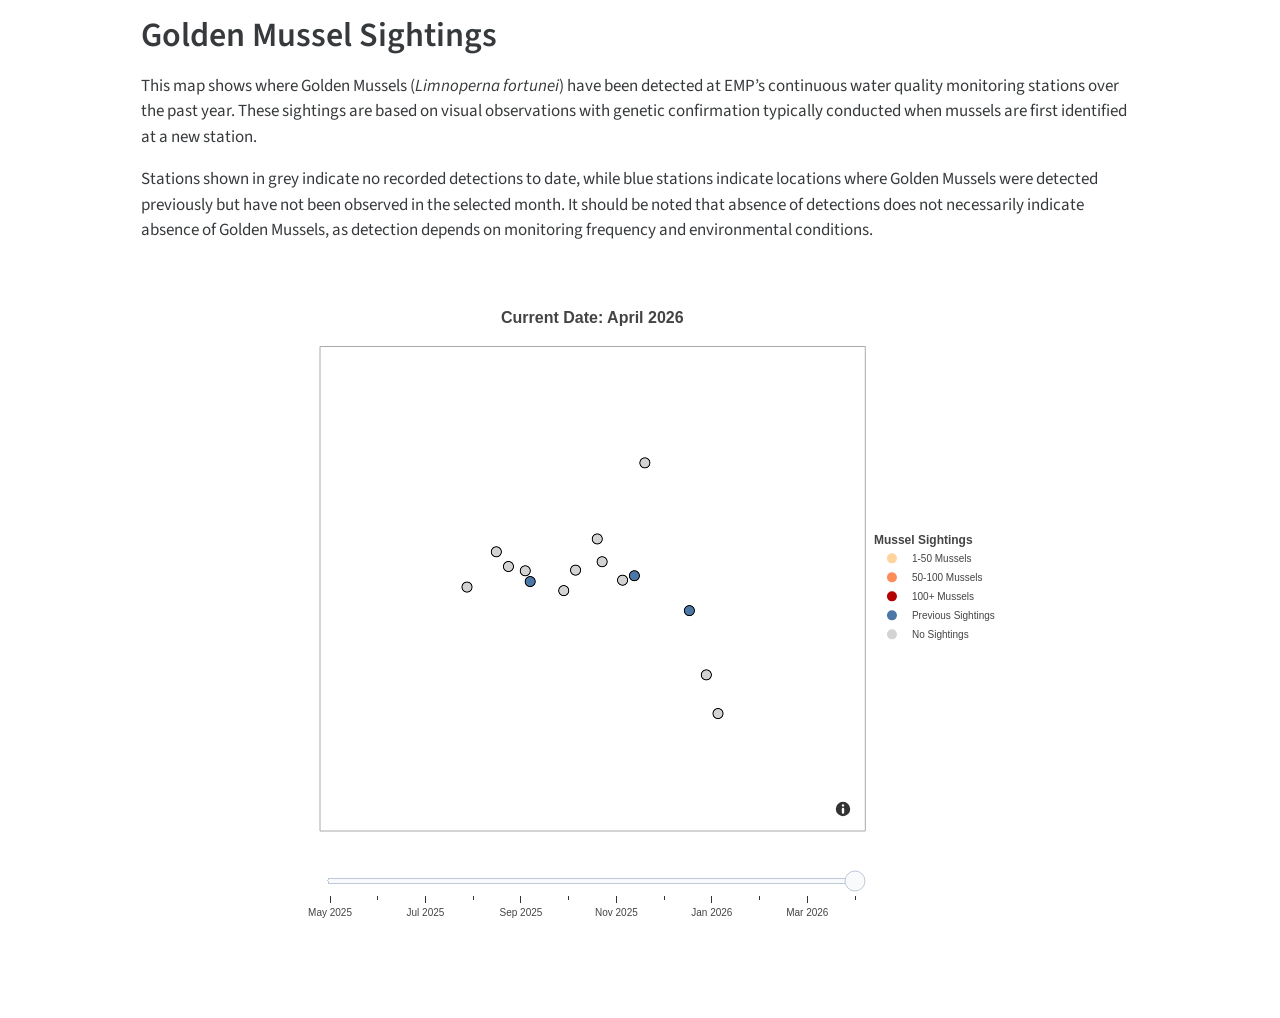
==== commit a03acdc7: "test finished" ====
--- a/docs/map.html
+++ b/docs/map.html
@@ -36,16 +36,25 @@
 <link href="map_files/libs/quarto-html/quarto-syntax-highlighting-845c23b38eaddc0f92fda52bfe77a8c8.css" rel="stylesheet" id="quarto-text-highlighting-styles">
 <script src="map_files/libs/bootstrap/bootstrap.min.js"></script>
 <link href="map_files/libs/bootstrap/bootstrap-icons.css" rel="stylesheet">
-<link href="map_files/libs/bootstrap/bootstrap-2aa6edf39a28177e9268717f6a619f40.min.css" rel="stylesheet" append-hash="true" id="quarto-bootstrap" data-mode="light">
+<link href="map_files/libs/bootstrap/bootstrap-47c645877c58259ba96d2d893d2d3a5d.min.css" rel="stylesheet" append-hash="true" id="quarto-bootstrap" data-mode="light">
 <link href="map_files/libs/htmltools-fill-0.5.9/fill.css" rel="stylesheet">
+
 <script src="map_files/libs/htmlwidgets-1.6.4/htmlwidgets.js"></script>
+
 <script src="map_files/libs/plotly-binding-4.12.0/plotly.js"></script>
+
 <script src="map_files/libs/typedarray-0.1/typedarray.min.js"></script>
+
 <script src="map_files/libs/jquery-3.5.1/jquery.min.js"></script>
+
 <link href="map_files/libs/crosstalk-1.2.2/css/crosstalk.min.css" rel="stylesheet">
+
 <script src="map_files/libs/crosstalk-1.2.2/js/crosstalk.min.js"></script>
+
 <link href="map_files/libs/plotly-htmlwidgets-css-2.25.2/plotly-htmlwidgets.css" rel="stylesheet">
+
 <script src="map_files/libs/plotly-main-2.25.2/plotly-latest.min.js"></script>
+
 
 
 </head>
@@ -75,12 +84,13 @@
 </header>
 
 
-<p>An example string of information.</p>
+<p>This map shows where Golden Mussels (<em>Limnoperna fortunei</em>) have been detected at EMP’s continuous water quality monitoring stations over the past year. These sightings are based on visual observations with genetic confirmation typically conducted when mussels are first identified at a new station.</p>
+<p>Stations shown in grey indicate no recorded detections to date, while blue stations indicate locations where Golden Mussels were detected previously but have not been observed in the selected month. It should be noted that absence of detections does not necessarily indicate absence of Golden Mussels, as detection depends on monitoring frequency and environmental conditions.</p>
 <div class="cell">
 <div class="cell-output-display">
 <div style="display: flex; justify-content: center; height: 680px; width: 720px; margin: 0 auto;">
-<div class="plotly html-widget html-fill-item" id="htmlwidget-a33952936688922aff45" style="width:100%;height:400px;"></div>
-<script type="application/json" data-for="htmlwidget-a33952936688922aff45">{"x":{"visdat":{"15e9755e254":["function () ","plotlyVisDat"]},"cur_data":"15e9755e254","attrs":{"15e9755e254":{"lat":{},"lon":{},"mode":"markers","hoverinfo":"none","marker":{"color":"black","size":12},"showlegend":false,"frame":{},"alpha_stroke":1,"sizes":[10,100],"spans":[1,20],"type":"scattermapbox"},"15e9755e254.1":{"lat":{},"lon":{},"mode":"markers","hoverinfo":"text","marker":{"color":{},"size":10},"showlegend":false,"frame":{},"alpha_stroke":1,"sizes":[10,100],"spans":[1,20],"type":"scattermapbox","hovertext":{},"inherit":true},"15e9755e254.2":{"lat":null,"lon":null,"mode":"markers","hoverinfo":"none","marker":{"color":"#FDBBA1","size":10},"showlegend":true,"frame":{},"alpha_stroke":1,"sizes":[10,100],"spans":[1,20],"type":"scattermapbox","name":"1-50 Mussels","inherit":true},"15e9755e254.3":{"lat":null,"lon":null,"mode":"markers","hoverinfo":"none","marker":{"color":"#FC8D59","size":10},"showlegend":true,"frame":{},"alpha_stroke":1,"sizes":[10,100],"spans":[1,20],"type":"scattermapbox","name":"50-100 Mussels","inherit":true},"15e9755e254.4":{"lat":null,"lon":null,"mode":"markers","hoverinfo":"none","marker":{"color":"#D7301F","size":10},"showlegend":true,"frame":{},"alpha_stroke":1,"sizes":[10,100],"spans":[1,20],"type":"scattermapbox","name":"100+ Mussels","inherit":true},"15e9755e254.5":{"lat":null,"lon":null,"mode":"markers","hoverinfo":"none","marker":{"color":"#4C78A8","size":10},"showlegend":true,"frame":{},"alpha_stroke":1,"sizes":[10,100],"spans":[1,20],"type":"scattermapbox","name":"Previous Sightings","inherit":true},"15e9755e254.6":{"lat":null,"lon":null,"mode":"markers","hoverinfo":"none","marker":{"color":"lightgray","size":10},"showlegend":true,"frame":{},"alpha_stroke":1,"sizes":[10,100],"spans":[1,20],"type":"scattermapbox","name":"No Sightings","inherit":true}},"layout":{"width":720,"height":680,"margin":{"b":110,"l":40,"t":10,"r":0},"mapbox":{"style":"white-bg","layers":[{"below":"traces","sourcetype":"raster","source":["https://services.arcgisonline.com/ArcGIS/rest/services/World_Topo_Map/MapServer/tile/{z}/{y}/{x}"],"sourceattribution":"Esri"}],"zoom":7.655306406824451,"center":{"lat":38.023635479999996,"lon":-121.70279884999999},"domain":{"x":[0,0.81999999999999995],"y":[0,0.84999999999999998]}},"legend":{"x":0.82999999999999996,"y":0.42499999999999999,"font":{"size":10},"title":{"text":"<b>Mussel Sightings<\/b>","font":{"size":12}}},"shapes":[{"type":"rect","xref":"paper","yref":"paper","x0":0,"y0":0,"x1":0.81999999999999995,"y1":0.84999999999999998,"line":{"color":"#aaa","width":1}}],"hovermode":"closest","showlegend":true,"sliders":[{"currentvalue":{"visible":false},"steps":[{"method":"animate","args":[["May 2025"],{"transition":{"duration":500,"easing":"linear"},"frame":{"duration":500,"redraw":true},"mode":"immediate"}],"label":"May 2025","value":"May 2025"},{"method":"animate","args":[["Jun 2025"],{"transition":{"duration":500,"easing":"linear"},"frame":{"duration":500,"redraw":true},"mode":"immediate"}],"label":"Jun 2025","value":"Jun 2025"},{"method":"animate","args":[["Jul 2025"],{"transition":{"duration":500,"easing":"linear"},"frame":{"duration":500,"redraw":true},"mode":"immediate"}],"label":"Jul 2025","value":"Jul 2025"},{"method":"animate","args":[["Aug 2025"],{"transition":{"duration":500,"easing":"linear"},"frame":{"duration":500,"redraw":true},"mode":"immediate"}],"label":"Aug 2025","value":"Aug 2025"},{"method":"animate","args":[["Sep 2025"],{"transition":{"duration":500,"easing":"linear"},"frame":{"duration":500,"redraw":true},"mode":"immediate"}],"label":"Sep 2025","value":"Sep 2025"},{"method":"animate","args":[["Oct 2025"],{"transition":{"duration":500,"easing":"linear"},"frame":{"duration":500,"redraw":true},"mode":"immediate"}],"label":"Oct 2025","value":"Oct 2025"},{"method":"animate","args":[["Nov 2025"],{"transition":{"duration":500,"easing":"linear"},"frame":{"duration":500,"redraw":true},"mode":"immediate"}],"label":"Nov 2025","value":"Nov 2025"},{"method":"animate","args":[["Dec 2025"],{"transition":{"duration":500,"easing":"linear"},"frame":{"duration":500,"redraw":true},"mode":"immediate"}],"label":"Dec 2025","value":"Dec 2025"},{"method":"animate","args":[["Jan 2026"],{"transition":{"duration":500,"easing":"linear"},"frame":{"duration":500,"redraw":true},"mode":"immediate"}],"label":"Jan 2026","value":"Jan 2026"},{"method":"animate","args":[["Feb 2026"],{"transition":{"duration":500,"easing":"linear"},"frame":{"duration":500,"redraw":true},"mode":"immediate"}],"label":"Feb 2026","value":"Feb 2026"},{"method":"animate","args":[["Mar 2026"],{"transition":{"duration":500,"easing":"linear"},"frame":{"duration":500,"redraw":true},"mode":"immediate"}],"label":"Mar 2026","value":"Mar 2026"},{"method":"animate","args":[["Apr 2026"],{"transition":{"duration":500,"easing":"linear"},"frame":{"duration":500,"redraw":true},"mode":"immediate"}],"label":"Apr 2026","value":"Apr 2026"}],"visible":true,"pad":{"t":40},"font":{"size":10},"active":11,"len":0.81999999999999995,"x":0}],"annotations":[{"text":"<b>Current Date: April 2026<\/b>","x":0.40999999999999998,"y":0.96999999999999997,"xref":"paper","yref":"paper","showarrow":false,"font":{"size":16}}]},"source":"A","config":{"modeBarButtonsToAdd":["hoverclosest","hovercompare"],"showSendToCloud":false},"data":[{"lat":[38.017829900000002,38.046416999999998,38.124250000000004,38.072200000000002,38.042804719999999,38.027637480000003,37.786000000000001,38.058504999999997,37.963000000000001,38.159737,38.083970999999998,37.679290000000002,38.367980959999997,38.074097000000002,38.096899999999998],"lon":[-121.8029633,-121.5981,-122.038117,-121.9371,-121.92008970000001,-122.14048769999999,-121.306,-121.55681,-121.36499999999999,-121.68635500000001,-121.995878,-121.26511000000001,-121.5199585,-121.761736,-121.6691],"mode":"markers","hoverinfo":["none","none","none","none","none","none","none","none","none","none","none","none","none","none","none"],"marker":{"color":"black","size":12,"line":{"color":"rgba(31,119,180,1)"}},"showlegend":false,"frame":"May 2025","type":"scattermapbox","line":{"color":"rgba(31,119,180,1)"},"visible":true},{"lat":[38.017829900000002,38.046416999999998,38.124250000000004,38.072200000000002,38.042804719999999,38.027637480000003,37.786000000000001,38.058504999999997,37.963000000000001,38.159737,38.083970999999998,37.679290000000002,38.367980959999997,38.074097000000002,38.096899999999998],"lon":[-121.8029633,-121.5981,-122.038117,-121.9371,-121.92008970000001,-122.14048769999999,-121.306,-121.55681,-121.36499999999999,-121.68635500000001,-121.995878,-121.26511000000001,-121.5199585,-121.761736,-121.6691],"mode":"markers","hoverinfo":["text","text","text","text","text","text","text","text","text","text","text","text","text","text","text"],"marker":{"color":["lightgray","lightgray","lightgray","lightgray","lightgray","lightgray","lightgray","#4C78A8","#4C78A8","lightgray","lightgray","lightgray","lightgray","lightgray","lightgray"],"size":10,"line":{"color":"rgba(255,127,14,1)"}},"showlegend":false,"frame":"May 2025","type":"scattermapbox","hovertext":["<b>ANH<\/b><br>No Sightings<br>Date: 04/01/26","<b>FRK<\/b><br>No Sightings<br>Date: 04/01/26","<b>GZL<\/b><br>No Sightings<br>Date: 04/01/26","<b>HON<\/b><br>No Sightings<br>Date: 04/01/26","<b>MAL<\/b><br>No Sightings<br>Date: 04/01/26","<b>MRZ<\/b><br>No Sightings<br>Date: 04/01/26","<b>MSD<\/b><br>No Sightings<br>Date: 04/01/26","<b>PPT<\/b><br>Previous Sightings<br>Date: 04/01/26","<b>RRI<\/b><br>Previous Sightings<br>Date: 04/01/26","<b>RVB<\/b><br>No Sightings<br>Date: 04/01/26","<b>RYC<\/b><br>No Sightings<br>Date: 04/01/26","<b>SJR<\/b><br>No Sightings<br>Date: 04/01/26","<b>SRH<\/b><br>No Sightings<br>Date: 04/01/26","<b>SSI<\/b><br>No Sightings<br>Date: 04/01/26","<b>TWI<\/b><br>No Sightings<br>Date: 04/01/26"],"line":{"color":"rgba(255,127,14,1)"},"visible":true},{"lat":[null,null,null,null,null,null,null,null,null,null,null,null,null,null,null],"lon":[null,null,null,null,null,null,null,null,null,null,null,null,null,null,null],"mode":"markers","hoverinfo":["none","none","none","none","none","none","none","none","none","none","none","none","none","none","none"],"marker":{"color":"#FDBBA1","size":10,"line":{"color":"rgba(44,160,44,1)"}},"showlegend":true,"frame":"May 2025","type":"scattermapbox","name":"1-50 Mussels","line":{"color":"rgba(44,160,44,1)"},"visible":true},{"lat":[null,null,null,null,null,null,null,null,null,null,null,null,null,null,null],"lon":[null,null,null,null,null,null,null,null,null,null,null,null,null,null,null],"mode":"markers","hoverinfo":["none","none","none","none","none","none","none","none","none","none","none","none","none","none","none"],"marker":{"color":"#FC8D59","size":10,"line":{"color":"rgba(214,39,40,1)"}},"showlegend":true,"frame":"May 2025","type":"scattermapbox","name":"50-100 Mussels","line":{"color":"rgba(214,39,40,1)"},"visible":true},{"lat":[null,null,null,null,null,null,null,null,null,null,null,null,null,null,null],"lon":[null,null,null,null,null,null,null,null,null,null,null,null,null,null,null],"mode":"markers","hoverinfo":["none","none","none","none","none","none","none","none","none","none","none","none","none","none","none"],"marker":{"color":"#D7301F","size":10,"line":{"color":"rgba(148,103,189,1)"}},"showlegend":true,"frame":"May 2025","type":"scattermapbox","name":"100+ Mussels","line":{"color":"rgba(148,103,189,1)"},"visible":true},{"lat":[null,null,null,null,null,null,null,null,null,null,null,null,null,null,null],"lon":[null,null,null,null,null,null,null,null,null,null,null,null,null,null,null],"mode":"markers","hoverinfo":["none","none","none","none","none","none","none","none","none","none","none","none","none","none","none"],"marker":{"color":"#4C78A8","size":10,"line":{"color":"rgba(140,86,75,1)"}},"showlegend":true,"frame":"May 2025","type":"scattermapbox","name":"Previous Sightings","line":{"color":"rgba(140,86,75,1)"},"visible":true},{"lat":[null,null,null,null,null,null,null,null,null,null,null,null,null,null,null],"lon":[null,null,null,null,null,null,null,null,null,null,null,null,null,null,null],"mode":"markers","hoverinfo":["none","none","none","none","none","none","none","none","none","none","none","none","none","none","none"],"marker":{"color":"lightgray","size":10,"line":{"color":"rgba(227,119,194,1)"}},"showlegend":true,"frame":"May 2025","type":"scattermapbox","name":"No Sightings","line":{"color":"rgba(227,119,194,1)"},"visible":true}],"highlight":{"on":"plotly_click","persistent":false,"dynamic":false,"selectize":false,"opacityDim":0.20000000000000001,"selected":{"opacity":1},"debounce":0},"frames":[{"name":"May 2025","data":[{"lat":[38.017829900000002,38.046416999999998,38.124250000000004,38.072200000000002,38.042804719999999,38.027637480000003,37.786000000000001,38.058504999999997,37.963000000000001,38.159737,38.083970999999998,37.679290000000002,38.367980959999997,38.074097000000002,38.096899999999998],"lon":[-121.8029633,-121.5981,-122.038117,-121.9371,-121.92008970000001,-122.14048769999999,-121.306,-121.55681,-121.36499999999999,-121.68635500000001,-121.995878,-121.26511000000001,-121.5199585,-121.761736,-121.6691],"mode":"markers","hoverinfo":["none","none","none","none","none","none","none","none","none","none","none","none","none","none","none"],"marker":{"color":"black","size":12,"line":{"color":"rgba(31,119,180,1)"}},"showlegend":false,"frame":"May 2025","type":"scattermapbox","line":{"color":"rgba(31,119,180,1)"},"visible":true},{"lat":[38.017829900000002,38.046416999999998,38.124250000000004,38.072200000000002,38.042804719999999,38.027637480000003,37.786000000000001,38.058504999999997,37.963000000000001,38.159737,38.083970999999998,37.679290000000002,38.367980959999997,38.074097000000002,38.096899999999998],"lon":[-121.8029633,-121.5981,-122.038117,-121.9371,-121.92008970000001,-122.14048769999999,-121.306,-121.55681,-121.36499999999999,-121.68635500000001,-121.995878,-121.26511000000001,-121.5199585,-121.761736,-121.6691],"mode":"markers","hoverinfo":["text","text","text","text","text","text","text","text","text","text","text","text","text","text","text"],"marker":{"color":["lightgray","lightgray","lightgray","lightgray","lightgray","lightgray","lightgray","lightgray","lightgray","lightgray","lightgray","lightgray","lightgray","lightgray","lightgray"],"size":10,"line":{"color":"rgba(255,127,14,1)"}},"showlegend":false,"frame":"May 2025","type":"scattermapbox","hovertext":["<b>ANH<\/b><br>No Sightings<br>Date: 05/01/25","<b>FRK<\/b><br>No Sightings<br>Date: 05/01/25","<b>GZL<\/b><br>No Sightings<br>Date: 05/01/25","<b>HON<\/b><br>No Sightings<br>Date: 05/01/25","<b>MAL<\/b><br>No Sightings<br>Date: 05/01/25","<b>MRZ<\/b><br>No Sightings<br>Date: 05/01/25","<b>MSD<\/b><br>No Sightings<br>Date: 05/01/25","<b>PPT<\/b><br>No Sightings<br>Date: 05/01/25","<b>RRI<\/b><br>No Sightings<br>Date: 05/01/25","<b>RVB<\/b><br>No Sightings<br>Date: 05/01/25","<b>RYC<\/b><br>No Sightings<br>Date: 05/01/25","<b>SJR<\/b><br>No Sightings<br>Date: 05/01/25","<b>SRH<\/b><br>No Sightings<br>Date: 05/01/25","<b>SSI<\/b><br>No Sightings<br>Date: 05/01/25","<b>TWI<\/b><br>No Sightings<br>Date: 05/01/25"],"line":{"color":"rgba(255,127,14,1)"},"visible":true},{"lat":[null,null,null,null,null,null,null,null,null,null,null,null,null,null,null],"lon":[null,null,null,null,null,null,null,null,null,null,null,null,null,null,null],"mode":"markers","hoverinfo":["none","none","none","none","none","none","none","none","none","none","none","none","none","none","none"],"marker":{"color":"#FDBBA1","size":10,"line":{"color":"rgba(44,160,44,1)"}},"showlegend":true,"frame":"May 2025","type":"scattermapbox","name":"1-50 Mussels","line":{"color":"rgba(44,160,44,1)"},"visible":true},{"lat":[null,null,null,null,null,null,null,null,null,null,null,null,null,null,null],"lon":[null,null,null,null,null,null,null,null,null,null,null,null,null,null,null],"mode":"markers","hoverinfo":["none","none","none","none","none","none","none","none","none","none","none","none","none","none","none"],"marker":{"color":"#FC8D59","size":10,"line":{"color":"rgba(214,39,40,1)"}},"showlegend":true,"frame":"May 2025","type":"scattermapbox","name":"50-100 Mussels","line":{"color":"rgba(214,39,40,1)"},"visible":true},{"lat":[null,null,null,null,null,null,null,null,null,null,null,null,null,null,null],"lon":[null,null,null,null,null,null,null,null,null,null,null,null,null,null,null],"mode":"markers","hoverinfo":["none","none","none","none","none","none","none","none","none","none","none","none","none","none","none"],"marker":{"color":"#D7301F","size":10,"line":{"color":"rgba(148,103,189,1)"}},"showlegend":true,"frame":"May 2025","type":"scattermapbox","name":"100+ Mussels","line":{"color":"rgba(148,103,189,1)"},"visible":true},{"lat":[null,null,null,null,null,null,null,null,null,null,null,null,null,null,null],"lon":[null,null,null,null,null,null,null,null,null,null,null,null,null,null,null],"mode":"markers","hoverinfo":["none","none","none","none","none","none","none","none","none","none","none","none","none","none","none"],"marker":{"color":"#4C78A8","size":10,"line":{"color":"rgba(140,86,75,1)"}},"showlegend":true,"frame":"May 2025","type":"scattermapbox","name":"Previous Sightings","line":{"color":"rgba(140,86,75,1)"},"visible":true},{"lat":[null,null,null,null,null,null,null,null,null,null,null,null,null,null,null],"lon":[null,null,null,null,null,null,null,null,null,null,null,null,null,null,null],"mode":"markers","hoverinfo":["none","none","none","none","none","none","none","none","none","none","none","none","none","none","none"],"marker":{"color":"lightgray","size":10,"line":{"color":"rgba(227,119,194,1)"}},"showlegend":true,"frame":"May 2025","type":"scattermapbox","name":"No Sightings","line":{"color":"rgba(227,119,194,1)"},"visible":true}],"traces":[0,1,2,3,4,5,6],"layout":{"annotations":[{"text":"<b>Current Date: May 2025<\/b>","x":0.40999999999999998,"y":0.96999999999999997,"xref":"paper","yref":"paper","showarrow":false,"font":{"size":16}}]}},{"name":"Jun 2025","data":[{"lat":[38.017829900000002,38.046416999999998,38.124250000000004,38.072200000000002,38.042804719999999,38.027637480000003,37.786000000000001,38.058504999999997,37.963000000000001,38.159737,38.083970999999998,37.679290000000002,38.367980959999997,38.074097000000002,38.096899999999998],"lon":[-121.8029633,-121.5981,-122.038117,-121.9371,-121.92008970000001,-122.14048769999999,-121.306,-121.55681,-121.36499999999999,-121.68635500000001,-121.995878,-121.26511000000001,-121.5199585,-121.761736,-121.6691],"mode":"markers","hoverinfo":["none","none","none","none","none","none","none","none","none","none","none","none","none","none","none"],"marker":{"color":"black","size":12,"line":{"color":"rgba(31,119,180,1)"}},"showlegend":false,"frame":"Jun 2025","type":"scattermapbox","line":{"color":"rgba(31,119,180,1)"},"visible":true},{"lat":[38.017829900000002,38.046416999999998,38.124250000000004,38.072200000000002,38.042804719999999,38.027637480000003,37.786000000000001,38.058504999999997,37.963000000000001,38.159737,38.083970999999998,37.679290000000002,38.367980959999997,38.074097000000002,38.096899999999998],"lon":[-121.8029633,-121.5981,-122.038117,-121.9371,-121.92008970000001,-122.14048769999999,-121.306,-121.55681,-121.36499999999999,-121.68635500000001,-121.995878,-121.26511000000001,-121.5199585,-121.761736,-121.6691],"mode":"markers","hoverinfo":["text","text","text","text","text","text","text","text","text","text","text","text","text","text","text"],"marker":{"color":["lightgray","lightgray","lightgray","lightgray","#FFB3B3","lightgray","lightgray","lightgray","lightgray","lightgray","lightgray","lightgray","lightgray","lightgray","lightgray"],"size":10,"line":{"color":"rgba(255,127,14,1)"}},"showlegend":false,"frame":"Jun 2025","type":"scattermapbox","hovertext":["<b>ANH<\/b><br>No Sightings<br>Date: 06/01/25","<b>FRK<\/b><br>No Sightings<br>Date: 06/01/25","<b>GZL<\/b><br>No Sightings<br>Date: 06/01/25","<b>HON<\/b><br>No Sightings<br>Date: 06/01/25","<b>MAL<\/b><br>1-50 Mussels<br>Date: 06/01/25","<b>MRZ<\/b><br>No Sightings<br>Date: 06/01/25","<b>MSD<\/b><br>No Sightings<br>Date: 06/01/25","<b>PPT<\/b><br>No Sightings<br>Date: 06/01/25","<b>RRI<\/b><br>No Sightings<br>Date: 06/01/25","<b>RVB<\/b><br>No Sightings<br>Date: 06/01/25","<b>RYC<\/b><br>No Sightings<br>Date: 06/01/25","<b>SJR<\/b><br>No Sightings<br>Date: 06/01/25","<b>SRH<\/b><br>No Sightings<br>Date: 06/01/25","<b>SSI<\/b><br>No Sightings<br>Date: 06/01/25","<b>TWI<\/b><br>No Sightings<br>Date: 06/01/25"],"line":{"color":"rgba(255,127,14,1)"},"visible":true},{"lat":[null,null,null,null,null,null,null,null,null,null,null,null,null,null,null],"lon":[null,null,null,null,null,null,null,null,null,null,null,null,null,null,null],"mode":"markers","hoverinfo":["none","none","none","none","none","none","none","none","none","none","none","none","none","none","none"],"marker":{"color":"#FDBBA1","size":10,"line":{"color":"rgba(44,160,44,1)"}},"showlegend":true,"frame":"Jun 2025","type":"scattermapbox","name":"1-50 Mussels","line":{"color":"rgba(44,160,44,1)"},"visible":true},{"lat":[null,null,null,null,null,null,null,null,null,null,null,null,null,null,null],"lon":[null,null,null,null,null,null,null,null,null,null,null,null,null,null,null],"mode":"markers","hoverinfo":["none","none","none","none","none","none","none","none","none","none","none","none","none","none","none"],"marker":{"color":"#FC8D59","size":10,"line":{"color":"rgba(214,39,40,1)"}},"showlegend":true,"frame":"Jun 2025","type":"scattermapbox","name":"50-100 Mussels","line":{"color":"rgba(214,39,40,1)"},"visible":true},{"lat":[null,null,null,null,null,null,null,null,null,null,null,null,null,null,null],"lon":[null,null,null,null,null,null,null,null,null,null,null,null,null,null,null],"mode":"markers","hoverinfo":["none","none","none","none","none","none","none","none","none","none","none","none","none","none","none"],"marker":{"color":"#D7301F","size":10,"line":{"color":"rgba(148,103,189,1)"}},"showlegend":true,"frame":"Jun 2025","type":"scattermapbox","name":"100+ Mussels","line":{"color":"rgba(148,103,189,1)"},"visible":true},{"lat":[null,null,null,null,null,null,null,null,null,null,null,null,null,null,null],"lon":[null,null,null,null,null,null,null,null,null,null,null,null,null,null,null],"mode":"markers","hoverinfo":["none","none","none","none","none","none","none","none","none","none","none","none","none","none","none"],"marker":{"color":"#4C78A8","size":10,"line":{"color":"rgba(140,86,75,1)"}},"showlegend":true,"frame":"Jun 2025","type":"scattermapbox","name":"Previous Sightings","line":{"color":"rgba(140,86,75,1)"},"visible":true},{"lat":[null,null,null,null,null,null,null,null,null,null,null,null,null,null,null],"lon":[null,null,null,null,null,null,null,null,null,null,null,null,null,null,null],"mode":"markers","hoverinfo":["none","none","none","none","none","none","none","none","none","none","none","none","none","none","none"],"marker":{"color":"lightgray","size":10,"line":{"color":"rgba(227,119,194,1)"}},"showlegend":true,"frame":"Jun 2025","type":"scattermapbox","name":"No Sightings","line":{"color":"rgba(227,119,194,1)"},"visible":true}],"traces":[0,1,2,3,4,5,6],"layout":{"annotations":[{"text":"<b>Current Date: June 2025<\/b>","x":0.40999999999999998,"y":0.96999999999999997,"xref":"paper","yref":"paper","showarrow":false,"font":{"size":16}}]}},{"name":"Jul 2025","data":[{"lat":[38.017829900000002,38.046416999999998,38.124250000000004,38.072200000000002,38.042804719999999,38.027637480000003,37.786000000000001,38.058504999999997,37.963000000000001,38.159737,38.083970999999998,37.679290000000002,38.367980959999997,38.074097000000002,38.096899999999998],"lon":[-121.8029633,-121.5981,-122.038117,-121.9371,-121.92008970000001,-122.14048769999999,-121.306,-121.55681,-121.36499999999999,-121.68635500000001,-121.995878,-121.26511000000001,-121.5199585,-121.761736,-121.6691],"mode":"markers","hoverinfo":["none","none","none","none","none","none","none","none","none","none","none","none","none","none","none"],"marker":{"color":"black","size":12,"line":{"color":"rgba(31,119,180,1)"}},"showlegend":false,"frame":"Jul 2025","type":"scattermapbox","line":{"color":"rgba(31,119,180,1)"},"visible":true},{"lat":[38.017829900000002,38.046416999999998,38.124250000000004,38.072200000000002,38.042804719999999,38.027637480000003,37.786000000000001,38.058504999999997,37.963000000000001,38.159737,38.083970999999998,37.679290000000002,38.367980959999997,38.074097000000002,38.096899999999998],"lon":[-121.8029633,-121.5981,-122.038117,-121.9371,-121.92008970000001,-122.14048769999999,-121.306,-121.55681,-121.36499999999999,-121.68635500000001,-121.995878,-121.26511000000001,-121.5199585,-121.761736,-121.6691],"mode":"markers","hoverinfo":["text","text","text","text","text","text","text","text","text","text","text","text","text","text","text"],"marker":{"color":["lightgray","lightgray","lightgray","lightgray","#FFB3B3","lightgray","lightgray","lightgray","lightgray","lightgray","lightgray","lightgray","lightgray","lightgray","lightgray"],"size":10,"line":{"color":"rgba(255,127,14,1)"}},"showlegend":false,"frame":"Jul 2025","type":"scattermapbox","hovertext":["<b>ANH<\/b><br>No Sightings<br>Date: 07/01/25","<b>FRK<\/b><br>No Sightings<br>Date: 07/01/25","<b>GZL<\/b><br>No Sightings<br>Date: 07/01/25","<b>HON<\/b><br>No Sightings<br>Date: 07/01/25","<b>MAL<\/b><br>1-50 Mussels<br>Date: 07/01/25","<b>MRZ<\/b><br>No Sightings<br>Date: 07/01/25","<b>MSD<\/b><br>No Sightings<br>Date: 07/01/25","<b>PPT<\/b><br>No Sightings<br>Date: 07/01/25","<b>RRI<\/b><br>No Sightings<br>Date: 07/01/25","<b>RVB<\/b><br>No Sightings<br>Date: 07/01/25","<b>RYC<\/b><br>No Sightings<br>Date: 07/01/25","<b>SJR<\/b><br>No Sightings<br>Date: 07/01/25","<b>SRH<\/b><br>No Sightings<br>Date: 07/01/25","<b>SSI<\/b><br>No Sightings<br>Date: 07/01/25","<b>TWI<\/b><br>No Sightings<br>Date: 07/01/25"],"line":{"color":"rgba(255,127,14,1)"},"visible":true},{"lat":[null,null,null,null,null,null,null,null,null,null,null,null,null,null,null],"lon":[null,null,null,null,null,null,null,null,null,null,null,null,null,null,null],"mode":"markers","hoverinfo":["none","none","none","none","none","none","none","none","none","none","none","none","none","none","none"],"marker":{"color":"#FDBBA1","size":10,"line":{"color":"rgba(44,160,44,1)"}},"showlegend":true,"frame":"Jul 2025","type":"scattermapbox","name":"1-50 Mussels","line":{"color":"rgba(44,160,44,1)"},"visible":true},{"lat":[null,null,null,null,null,null,null,null,null,null,null,null,null,null,null],"lon":[null,null,null,null,null,null,null,null,null,null,null,null,null,null,null],"mode":"markers","hoverinfo":["none","none","none","none","none","none","none","none","none","none","none","none","none","none","none"],"marker":{"color":"#FC8D59","size":10,"line":{"color":"rgba(214,39,40,1)"}},"showlegend":true,"frame":"Jul 2025","type":"scattermapbox","name":"50-100 Mussels","line":{"color":"rgba(214,39,40,1)"},"visible":true},{"lat":[null,null,null,null,null,null,null,null,null,null,null,null,null,null,null],"lon":[null,null,null,null,null,null,null,null,null,null,null,null,null,null,null],"mode":"markers","hoverinfo":["none","none","none","none","none","none","none","none","none","none","none","none","none","none","none"],"marker":{"color":"#D7301F","size":10,"line":{"color":"rgba(148,103,189,1)"}},"showlegend":true,"frame":"Jul 2025","type":"scattermapbox","name":"100+ Mussels","line":{"color":"rgba(148,103,189,1)"},"visible":true},{"lat":[null,null,null,null,null,null,null,null,null,null,null,null,null,null,null],"lon":[null,null,null,null,null,null,null,null,null,null,null,null,null,null,null],"mode":"markers","hoverinfo":["none","none","none","none","none","none","none","none","none","none","none","none","none","none","none"],"marker":{"color":"#4C78A8","size":10,"line":{"color":"rgba(140,86,75,1)"}},"showlegend":true,"frame":"Jul 2025","type":"scattermapbox","name":"Previous Sightings","line":{"color":"rgba(140,86,75,1)"},"visible":true},{"lat":[null,null,null,null,null,null,null,null,null,null,null,null,null,null,null],"lon":[null,null,null,null,null,null,null,null,null,null,null,null,null,null,null],"mode":"markers","hoverinfo":["none","none","none","none","none","none","none","none","none","none","none","none","none","none","none"],"marker":{"color":"lightgray","size":10,"line":{"color":"rgba(227,119,194,1)"}},"showlegend":true,"frame":"Jul 2025","type":"scattermapbox","name":"No Sightings","line":{"color":"rgba(227,119,194,1)"},"visible":true}],"traces":[0,1,2,3,4,5,6],"layout":{"annotations":[{"text":"<b>Current Date: July 2025<\/b>","x":0.40999999999999998,"y":0.96999999999999997,"xref":"paper","yref":"paper","showarrow":false,"font":{"size":16}}]}},{"name":"Aug 2025","data":[{"lat":[38.017829900000002,38.046416999999998,38.124250000000004,38.072200000000002,38.042804719999999,38.027637480000003,37.786000000000001,38.058504999999997,37.963000000000001,38.159737,38.083970999999998,37.679290000000002,38.367980959999997,38.074097000000002,38.096899999999998],"lon":[-121.8029633,-121.5981,-122.038117,-121.9371,-121.92008970000001,-122.14048769999999,-121.306,-121.55681,-121.36499999999999,-121.68635500000001,-121.995878,-121.26511000000001,-121.5199585,-121.761736,-121.6691],"mode":"markers","hoverinfo":["none","none","none","none","none","none","none","none","none","none","none","none","none","none","none"],"marker":{"color":"black","size":12,"line":{"color":"rgba(31,119,180,1)"}},"showlegend":false,"frame":"Aug 2025","type":"scattermapbox","line":{"color":"rgba(31,119,180,1)"},"visible":true},{"lat":[38.017829900000002,38.046416999999998,38.124250000000004,38.072200000000002,38.042804719999999,38.027637480000003,37.786000000000001,38.058504999999997,37.963000000000001,38.159737,38.083970999999998,37.679290000000002,38.367980959999997,38.074097000000002,38.096899999999998],"lon":[-121.8029633,-121.5981,-122.038117,-121.9371,-121.92008970000001,-122.14048769999999,-121.306,-121.55681,-121.36499999999999,-121.68635500000001,-121.995878,-121.26511000000001,-121.5199585,-121.761736,-121.6691],"mode":"markers","hoverinfo":["text","text","text","text","text","text","text","text","text","text","text","text","text","text","text"],"marker":{"color":["lightgray","lightgray","lightgray","lightgray","lightgray","lightgray","lightgray","lightgray","lightgray","lightgray","lightgray","lightgray","lightgray","lightgray","lightgray"],"size":10,"line":{"color":"rgba(255,127,14,1)"}},"showlegend":false,"frame":"Aug 2025","type":"scattermapbox","hovertext":["<b>ANH<\/b><br>No Sightings<br>Date: 08/01/25","<b>FRK<\/b><br>No Sightings<br>Date: 08/01/25","<b>GZL<\/b><br>No Sightings<br>Date: 08/01/25","<b>HON<\/b><br>No Sightings<br>Date: 08/01/25","<b>MAL<\/b><br>No Sightings<br>Date: 08/01/25","<b>MRZ<\/b><br>No Sightings<br>Date: 08/01/25","<b>MSD<\/b><br>No Sightings<br>Date: 08/01/25","<b>PPT<\/b><br>No Sightings<br>Date: 08/01/25","<b>RRI<\/b><br>No Sightings<br>Date: 08/01/25","<b>RVB<\/b><br>No Sightings<br>Date: 08/01/25","<b>RYC<\/b><br>No Sightings<br>Date: 08/01/25","<b>SJR<\/b><br>No Sightings<br>Date: 08/01/25","<b>SRH<\/b><br>No Sightings<br>Date: 08/01/25","<b>SSI<\/b><br>No Sightings<br>Date: 08/01/25","<b>TWI<\/b><br>No Sightings<br>Date: 08/01/25"],"line":{"color":"rgba(255,127,14,1)"},"visible":true},{"lat":[null,null,null,null,null,null,null,null,null,null,null,null,null,null,null],"lon":[null,null,null,null,null,null,null,null,null,null,null,null,null,null,null],"mode":"markers","hoverinfo":["none","none","none","none","none","none","none","none","none","none","none","none","none","none","none"],"marker":{"color":"#FDBBA1","size":10,"line":{"color":"rgba(44,160,44,1)"}},"showlegend":true,"frame":"Aug 2025","type":"scattermapbox","name":"1-50 Mussels","line":{"color":"rgba(44,160,44,1)"},"visible":true},{"lat":[null,null,null,null,null,null,null,null,null,null,null,null,null,null,null],"lon":[null,null,null,null,null,null,null,null,null,null,null,null,null,null,null],"mode":"markers","hoverinfo":["none","none","none","none","none","none","none","none","none","none","none","none","none","none","none"],"marker":{"color":"#FC8D59","size":10,"line":{"color":"rgba(214,39,40,1)"}},"showlegend":true,"frame":"Aug 2025","type":"scattermapbox","name":"50-100 Mussels","line":{"color":"rgba(214,39,40,1)"},"visible":true},{"lat":[null,null,null,null,null,null,null,null,null,null,null,null,null,null,null],"lon":[null,null,null,null,null,null,null,null,null,null,null,null,null,null,null],"mode":"markers","hoverinfo":["none","none","none","none","none","none","none","none","none","none","none","none","none","none","none"],"marker":{"color":"#D7301F","size":10,"line":{"color":"rgba(148,103,189,1)"}},"showlegend":true,"frame":"Aug 2025","type":"scattermapbox","name":"100+ Mussels","line":{"color":"rgba(148,103,189,1)"},"visible":true},{"lat":[null,null,null,null,null,null,null,null,null,null,null,null,null,null,null],"lon":[null,null,null,null,null,null,null,null,null,null,null,null,null,null,null],"mode":"markers","hoverinfo":["none","none","none","none","none","none","none","none","none","none","none","none","none","none","none"],"marker":{"color":"#4C78A8","size":10,"line":{"color":"rgba(140,86,75,1)"}},"showlegend":true,"frame":"Aug 2025","type":"scattermapbox","name":"Previous Sightings","line":{"color":"rgba(140,86,75,1)"},"visible":true},{"lat":[null,null,null,null,null,null,null,null,null,null,null,null,null,null,null],"lon":[null,null,null,null,null,null,null,null,null,null,null,null,null,null,null],"mode":"markers","hoverinfo":["none","none","none","none","none","none","none","none","none","none","none","none","none","none","none"],"marker":{"color":"lightgray","size":10,"line":{"color":"rgba(227,119,194,1)"}},"showlegend":true,"frame":"Aug 2025","type":"scattermapbox","name":"No Sightings","line":{"color":"rgba(227,119,194,1)"},"visible":true}],"traces":[0,1,2,3,4,5,6],"layout":{"annotations":[{"text":"<b>Current Date: August 2025<\/b>","x":0.40999999999999998,"y":0.96999999999999997,"xref":"paper","yref":"paper","showarrow":false,"font":{"size":16}}]}},{"name":"Sep 2025","data":[{"lat":[38.017829900000002,38.046416999999998,38.124250000000004,38.072200000000002,38.042804719999999,38.027637480000003,37.786000000000001,38.058504999999997,37.963000000000001,38.159737,38.083970999999998,37.679290000000002,38.367980959999997,38.074097000000002,38.096899999999998],"lon":[-121.8029633,-121.5981,-122.038117,-121.9371,-121.92008970000001,-122.14048769999999,-121.306,-121.55681,-121.36499999999999,-121.68635500000001,-121.995878,-121.26511000000001,-121.5199585,-121.761736,-121.6691],"mode":"markers","hoverinfo":["none","none","none","none","none","none","none","none","none","none","none","none","none","none","none"],"marker":{"color":"black","size":12,"line":{"color":"rgba(31,119,180,1)"}},"showlegend":false,"frame":"Sep 2025","type":"scattermapbox","line":{"color":"rgba(31,119,180,1)"},"visible":true},{"lat":[38.017829900000002,38.046416999999998,38.124250000000004,38.072200000000002,38.042804719999999,38.027637480000003,37.786000000000001,38.058504999999997,37.963000000000001,38.159737,38.083970999999998,37.679290000000002,38.367980959999997,38.074097000000002,38.096899999999998],"lon":[-121.8029633,-121.5981,-122.038117,-121.9371,-121.92008970000001,-122.14048769999999,-121.306,-121.55681,-121.36499999999999,-121.68635500000001,-121.995878,-121.26511000000001,-121.5199585,-121.761736,-121.6691],"mode":"markers","hoverinfo":["text","text","text","text","text","text","text","text","text","text","text","text","text","text","text"],"marker":{"color":["lightgray","lightgray","lightgray","lightgray","lightgray","lightgray","lightgray","#FFB3B3","lightgray","lightgray","lightgray","lightgray","lightgray","lightgray","lightgray"],"size":10,"line":{"color":"rgba(255,127,14,1)"}},"showlegend":false,"frame":"Sep 2025","type":"scattermapbox","hovertext":["<b>ANH<\/b><br>No Sightings<br>Date: 09/01/25","<b>FRK<\/b><br>No Sightings<br>Date: 09/01/25","<b>GZL<\/b><br>No Sightings<br>Date: 09/01/25","<b>HON<\/b><br>No Sightings<br>Date: 09/01/25","<b>MAL<\/b><br>No Sightings<br>Date: 09/01/25","<b>MRZ<\/b><br>No Sightings<br>Date: 09/01/25","<b>MSD<\/b><br>No Sightings<br>Date: 09/01/25","<b>PPT<\/b><br>1-50 Mussels<br>Date: 09/01/25","<b>RRI<\/b><br>No Sightings<br>Date: 09/01/25","<b>RVB<\/b><br>No Sightings<br>Date: 09/01/25","<b>RYC<\/b><br>No Sightings<br>Date: 09/01/25","<b>SJR<\/b><br>No Sightings<br>Date: 09/01/25","<b>SRH<\/b><br>No Sightings<br>Date: 09/01/25","<b>SSI<\/b><br>No Sightings<br>Date: 09/01/25","<b>TWI<\/b><br>No Sightings<br>Date: 09/01/25"],"line":{"color":"rgba(255,127,14,1)"},"visible":true},{"lat":[null,null,null,null,null,null,null,null,null,null,null,null,null,null,null],"lon":[null,null,null,null,null,null,null,null,null,null,null,null,null,null,null],"mode":"markers","hoverinfo":["none","none","none","none","none","none","none","none","none","none","none","none","none","none","none"],"marker":{"color":"#FDBBA1","size":10,"line":{"color":"rgba(44,160,44,1)"}},"showlegend":true,"frame":"Sep 2025","type":"scattermapbox","name":"1-50 Mussels","line":{"color":"rgba(44,160,44,1)"},"visible":true},{"lat":[null,null,null,null,null,null,null,null,null,null,null,null,null,null,null],"lon":[null,null,null,null,null,null,null,null,null,null,null,null,null,null,null],"mode":"markers","hoverinfo":["none","none","none","none","none","none","none","none","none","none","none","none","none","none","none"],"marker":{"color":"#FC8D59","size":10,"line":{"color":"rgba(214,39,40,1)"}},"showlegend":true,"frame":"Sep 2025","type":"scattermapbox","name":"50-100 Mussels","line":{"color":"rgba(214,39,40,1)"},"visible":true},{"lat":[null,null,null,null,null,null,null,null,null,null,null,null,null,null,null],"lon":[null,null,null,null,null,null,null,null,null,null,null,null,null,null,null],"mode":"markers","hoverinfo":["none","none","none","none","none","none","none","none","none","none","none","none","none","none","none"],"marker":{"color":"#D7301F","size":10,"line":{"color":"rgba(148,103,189,1)"}},"showlegend":true,"frame":"Sep 2025","type":"scattermapbox","name":"100+ Mussels","line":{"color":"rgba(148,103,189,1)"},"visible":true},{"lat":[null,null,null,null,null,null,null,null,null,null,null,null,null,null,null],"lon":[null,null,null,null,null,null,null,null,null,null,null,null,null,null,null],"mode":"markers","hoverinfo":["none","none","none","none","none","none","none","none","none","none","none","none","none","none","none"],"marker":{"color":"#4C78A8","size":10,"line":{"color":"rgba(140,86,75,1)"}},"showlegend":true,"frame":"Sep 2025","type":"scattermapbox","name":"Previous Sightings","line":{"color":"rgba(140,86,75,1)"},"visible":true},{"lat":[null,null,null,null,null,null,null,null,null,null,null,null,null,null,null],"lon":[null,null,null,null,null,null,null,null,null,null,null,null,null,null,null],"mode":"markers","hoverinfo":["none","none","none","none","none","none","none","none","none","none","none","none","none","none","none"],"marker":{"color":"lightgray","size":10,"line":{"color":"rgba(227,119,194,1)"}},"showlegend":true,"frame":"Sep 2025","type":"scattermapbox","name":"No Sightings","line":{"color":"rgba(227,119,194,1)"},"visible":true}],"traces":[0,1,2,3,4,5,6],"layout":{"annotations":[{"text":"<b>Current Date: September 2025<\/b>","x":0.40999999999999998,"y":0.96999999999999997,"xref":"paper","yref":"paper","showarrow":false,"font":{"size":16}}]}},{"name":"Oct 2025","data":[{"lat":[38.017829900000002,38.046416999999998,38.124250000000004,38.072200000000002,38.042804719999999,38.027637480000003,37.786000000000001,38.058504999999997,37.963000000000001,38.159737,38.083970999999998,37.679290000000002,38.367980959999997,38.074097000000002,38.096899999999998],"lon":[-121.8029633,-121.5981,-122.038117,-121.9371,-121.92008970000001,-122.14048769999999,-121.306,-121.55681,-121.36499999999999,-121.68635500000001,-121.995878,-121.26511000000001,-121.5199585,-121.761736,-121.6691],"mode":"markers","hoverinfo":["none","none","none","none","none","none","none","none","none","none","none","none","none","none","none"],"marker":{"color":"black","size":12,"line":{"color":"rgba(31,119,180,1)"}},"showlegend":false,"frame":"Oct 2025","type":"scattermapbox","line":{"color":"rgba(31,119,180,1)"},"visible":true},{"lat":[38.017829900000002,38.046416999999998,38.124250000000004,38.072200000000002,38.042804719999999,38.027637480000003,37.786000000000001,38.058504999999997,37.963000000000001,38.159737,38.083970999999998,37.679290000000002,38.367980959999997,38.074097000000002,38.096899999999998],"lon":[-121.8029633,-121.5981,-122.038117,-121.9371,-121.92008970000001,-122.14048769999999,-121.306,-121.55681,-121.36499999999999,-121.68635500000001,-121.995878,-121.26511000000001,-121.5199585,-121.761736,-121.6691],"mode":"markers","hoverinfo":["text","text","text","text","text","text","text","text","text","text","text","text","text","text","text"],"marker":{"color":["lightgray","lightgray","lightgray","lightgray","lightgray","lightgray","lightgray","#4C78A8","lightgray","lightgray","lightgray","lightgray","lightgray","lightgray","lightgray"],"size":10,"line":{"color":"rgba(255,127,14,1)"}},"showlegend":false,"frame":"Oct 2025","type":"scattermapbox","hovertext":["<b>ANH<\/b><br>No Sightings<br>Date: 10/01/25","<b>FRK<\/b><br>No Sightings<br>Date: 10/01/25","<b>GZL<\/b><br>No Sightings<br>Date: 10/01/25","<b>HON<\/b><br>No Sightings<br>Date: 10/01/25","<b>MAL<\/b><br>No Sightings<br>Date: 10/01/25","<b>MRZ<\/b><br>No Sightings<br>Date: 10/01/25","<b>MSD<\/b><br>No Sightings<br>Date: 10/01/25","<b>PPT<\/b><br>Previous Sightings<br>Date: 10/01/25","<b>RRI<\/b><br>No Sightings<br>Date: 10/01/25","<b>RVB<\/b><br>No Sightings<br>Date: 10/01/25","<b>RYC<\/b><br>No Sightings<br>Date: 10/01/25","<b>SJR<\/b><br>No Sightings<br>Date: 10/01/25","<b>SRH<\/b><br>No Sightings<br>Date: 10/01/25","<b>SSI<\/b><br>No Sightings<br>Date: 10/01/25","<b>TWI<\/b><br>No Sightings<br>Date: 10/01/25"],"line":{"color":"rgba(255,127,14,1)"},"visible":true},{"lat":[null,null,null,null,null,null,null,null,null,null,null,null,null,null,null],"lon":[null,null,null,null,null,null,null,null,null,null,null,null,null,null,null],"mode":"markers","hoverinfo":["none","none","none","none","none","none","none","none","none","none","none","none","none","none","none"],"marker":{"color":"#FDBBA1","size":10,"line":{"color":"rgba(44,160,44,1)"}},"showlegend":true,"frame":"Oct 2025","type":"scattermapbox","name":"1-50 Mussels","line":{"color":"rgba(44,160,44,1)"},"visible":true},{"lat":[null,null,null,null,null,null,null,null,null,null,null,null,null,null,null],"lon":[null,null,null,null,null,null,null,null,null,null,null,null,null,null,null],"mode":"markers","hoverinfo":["none","none","none","none","none","none","none","none","none","none","none","none","none","none","none"],"marker":{"color":"#FC8D59","size":10,"line":{"color":"rgba(214,39,40,1)"}},"showlegend":true,"frame":"Oct 2025","type":"scattermapbox","name":"50-100 Mussels","line":{"color":"rgba(214,39,40,1)"},"visible":true},{"lat":[null,null,null,null,null,null,null,null,null,null,null,null,null,null,null],"lon":[null,null,null,null,null,null,null,null,null,null,null,null,null,null,null],"mode":"markers","hoverinfo":["none","none","none","none","none","none","none","none","none","none","none","none","none","none","none"],"marker":{"color":"#D7301F","size":10,"line":{"color":"rgba(148,103,189,1)"}},"showlegend":true,"frame":"Oct 2025","type":"scattermapbox","name":"100+ Mussels","line":{"color":"rgba(148,103,189,1)"},"visible":true},{"lat":[null,null,null,null,null,null,null,null,null,null,null,null,null,null,null],"lon":[null,null,null,null,null,null,null,null,null,null,null,null,null,null,null],"mode":"markers","hoverinfo":["none","none","none","none","none","none","none","none","none","none","none","none","none","none","none"],"marker":{"color":"#4C78A8","size":10,"line":{"color":"rgba(140,86,75,1)"}},"showlegend":true,"frame":"Oct 2025","type":"scattermapbox","name":"Previous Sightings","line":{"color":"rgba(140,86,75,1)"},"visible":true},{"lat":[null,null,null,null,null,null,null,null,null,null,null,null,null,null,null],"lon":[null,null,null,null,null,null,null,null,null,null,null,null,null,null,null],"mode":"markers","hoverinfo":["none","none","none","none","none","none","none","none","none","none","none","none","none","none","none"],"marker":{"color":"lightgray","size":10,"line":{"color":"rgba(227,119,194,1)"}},"showlegend":true,"frame":"Oct 2025","type":"scattermapbox","name":"No Sightings","line":{"color":"rgba(227,119,194,1)"},"visible":true}],"traces":[0,1,2,3,4,5,6],"layout":{"annotations":[{"text":"<b>Current Date: October 2025<\/b>","x":0.40999999999999998,"y":0.96999999999999997,"xref":"paper","yref":"paper","showarrow":false,"font":{"size":16}}]}},{"name":"Nov 2025","data":[{"lat":[38.017829900000002,38.046416999999998,38.124250000000004,38.072200000000002,38.042804719999999,38.027637480000003,37.786000000000001,38.058504999999997,37.963000000000001,38.159737,38.083970999999998,37.679290000000002,38.367980959999997,38.074097000000002,38.096899999999998],"lon":[-121.8029633,-121.5981,-122.038117,-121.9371,-121.92008970000001,-122.14048769999999,-121.306,-121.55681,-121.36499999999999,-121.68635500000001,-121.995878,-121.26511000000001,-121.5199585,-121.761736,-121.6691],"mode":"markers","hoverinfo":["none","none","none","none","none","none","none","none","none","none","none","none","none","none","none"],"marker":{"color":"black","size":12,"line":{"color":"rgba(31,119,180,1)"}},"showlegend":false,"frame":"Nov 2025","type":"scattermapbox","line":{"color":"rgba(31,119,180,1)"},"visible":true},{"lat":[38.017829900000002,38.046416999999998,38.124250000000004,38.072200000000002,38.042804719999999,38.027637480000003,37.786000000000001,38.058504999999997,37.963000000000001,38.159737,38.083970999999998,37.679290000000002,38.367980959999997,38.074097000000002,38.096899999999998],"lon":[-121.8029633,-121.5981,-122.038117,-121.9371,-121.92008970000001,-122.14048769999999,-121.306,-121.55681,-121.36499999999999,-121.68635500000001,-121.995878,-121.26511000000001,-121.5199585,-121.761736,-121.6691],"mode":"markers","hoverinfo":["text","text","text","text","text","text","text","text","text","text","text","text","text","text","text"],"marker":{"color":["lightgray","lightgray","lightgray","lightgray","#FFB3B3","lightgray","lightgray","#4C78A8","lightgray","lightgray","lightgray","lightgray","lightgray","lightgray","lightgray"],"size":10,"line":{"color":"rgba(255,127,14,1)"}},"showlegend":false,"frame":"Nov 2025","type":"scattermapbox","hovertext":["<b>ANH<\/b><br>No Sightings<br>Date: 11/01/25","<b>FRK<\/b><br>No Sightings<br>Date: 11/01/25","<b>GZL<\/b><br>No Sightings<br>Date: 11/01/25","<b>HON<\/b><br>No Sightings<br>Date: 11/01/25","<b>MAL<\/b><br>1-50 Mussels<br>Date: 11/01/25","<b>MRZ<\/b><br>No Sightings<br>Date: 11/01/25","<b>MSD<\/b><br>No Sightings<br>Date: 11/01/25","<b>PPT<\/b><br>Previous Sightings<br>Date: 11/01/25","<b>RRI<\/b><br>No Sightings<br>Date: 11/01/25","<b>RVB<\/b><br>No Sightings<br>Date: 11/01/25","<b>RYC<\/b><br>No Sightings<br>Date: 11/01/25","<b>SJR<\/b><br>No Sightings<br>Date: 11/01/25","<b>SRH<\/b><br>No Sightings<br>Date: 11/01/25","<b>SSI<\/b><br>No Sightings<br>Date: 11/01/25","<b>TWI<\/b><br>No Sightings<br>Date: 11/01/25"],"line":{"color":"rgba(255,127,14,1)"},"visible":true},{"lat":[null,null,null,null,null,null,null,null,null,null,null,null,null,null,null],"lon":[null,null,null,null,null,null,null,null,null,null,null,null,null,null,null],"mode":"markers","hoverinfo":["none","none","none","none","none","none","none","none","none","none","none","none","none","none","none"],"marker":{"color":"#FDBBA1","size":10,"line":{"color":"rgba(44,160,44,1)"}},"showlegend":true,"frame":"Nov 2025","type":"scattermapbox","name":"1-50 Mussels","line":{"color":"rgba(44,160,44,1)"},"visible":true},{"lat":[null,null,null,null,null,null,null,null,null,null,null,null,null,null,null],"lon":[null,null,null,null,null,null,null,null,null,null,null,null,null,null,null],"mode":"markers","hoverinfo":["none","none","none","none","none","none","none","none","none","none","none","none","none","none","none"],"marker":{"color":"#FC8D59","size":10,"line":{"color":"rgba(214,39,40,1)"}},"showlegend":true,"frame":"Nov 2025","type":"scattermapbox","name":"50-100 Mussels","line":{"color":"rgba(214,39,40,1)"},"visible":true},{"lat":[null,null,null,null,null,null,null,null,null,null,null,null,null,null,null],"lon":[null,null,null,null,null,null,null,null,null,null,null,null,null,null,null],"mode":"markers","hoverinfo":["none","none","none","none","none","none","none","none","none","none","none","none","none","none","none"],"marker":{"color":"#D7301F","size":10,"line":{"color":"rgba(148,103,189,1)"}},"showlegend":true,"frame":"Nov 2025","type":"scattermapbox","name":"100+ Mussels","line":{"color":"rgba(148,103,189,1)"},"visible":true},{"lat":[null,null,null,null,null,null,null,null,null,null,null,null,null,null,null],"lon":[null,null,null,null,null,null,null,null,null,null,null,null,null,null,null],"mode":"markers","hoverinfo":["none","none","none","none","none","none","none","none","none","none","none","none","none","none","none"],"marker":{"color":"#4C78A8","size":10,"line":{"color":"rgba(140,86,75,1)"}},"showlegend":true,"frame":"Nov 2025","type":"scattermapbox","name":"Previous Sightings","line":{"color":"rgba(140,86,75,1)"},"visible":true},{"lat":[null,null,null,null,null,null,null,null,null,null,null,null,null,null,null],"lon":[null,null,null,null,null,null,null,null,null,null,null,null,null,null,null],"mode":"markers","hoverinfo":["none","none","none","none","none","none","none","none","none","none","none","none","none","none","none"],"marker":{"color":"lightgray","size":10,"line":{"color":"rgba(227,119,194,1)"}},"showlegend":true,"frame":"Nov 2025","type":"scattermapbox","name":"No Sightings","line":{"color":"rgba(227,119,194,1)"},"visible":true}],"traces":[0,1,2,3,4,5,6],"layout":{"annotations":[{"text":"<b>Current Date: November 2025<\/b>","x":0.40999999999999998,"y":0.96999999999999997,"xref":"paper","yref":"paper","showarrow":false,"font":{"size":16}}]}},{"name":"Dec 2025","data":[{"lat":[38.017829900000002,38.046416999999998,38.124250000000004,38.072200000000002,38.042804719999999,38.027637480000003,37.786000000000001,38.058504999999997,37.963000000000001,38.159737,38.083970999999998,37.679290000000002,38.367980959999997,38.074097000000002,38.096899999999998],"lon":[-121.8029633,-121.5981,-122.038117,-121.9371,-121.92008970000001,-122.14048769999999,-121.306,-121.55681,-121.36499999999999,-121.68635500000001,-121.995878,-121.26511000000001,-121.5199585,-121.761736,-121.6691],"mode":"markers","hoverinfo":["none","none","none","none","none","none","none","none","none","none","none","none","none","none","none"],"marker":{"color":"black","size":12,"line":{"color":"rgba(31,119,180,1)"}},"showlegend":false,"frame":"Dec 2025","type":"scattermapbox","line":{"color":"rgba(31,119,180,1)"},"visible":true},{"lat":[38.017829900000002,38.046416999999998,38.124250000000004,38.072200000000002,38.042804719999999,38.027637480000003,37.786000000000001,38.058504999999997,37.963000000000001,38.159737,38.083970999999998,37.679290000000002,38.367980959999997,38.074097000000002,38.096899999999998],"lon":[-121.8029633,-121.5981,-122.038117,-121.9371,-121.92008970000001,-122.14048769999999,-121.306,-121.55681,-121.36499999999999,-121.68635500000001,-121.995878,-121.26511000000001,-121.5199585,-121.761736,-121.6691],"mode":"markers","hoverinfo":["text","text","text","text","text","text","text","text","text","text","text","text","text","text","text"],"marker":{"color":["lightgray","lightgray","lightgray","lightgray","lightgray","lightgray","lightgray","#4C78A8","#FFB3B3","lightgray","lightgray","lightgray","lightgray","lightgray","lightgray"],"size":10,"line":{"color":"rgba(255,127,14,1)"}},"showlegend":false,"frame":"Dec 2025","type":"scattermapbox","hovertext":["<b>ANH<\/b><br>No Sightings<br>Date: 12/01/25","<b>FRK<\/b><br>No Sightings<br>Date: 12/01/25","<b>GZL<\/b><br>No Sightings<br>Date: 12/01/25","<b>HON<\/b><br>No Sightings<br>Date: 12/01/25","<b>MAL<\/b><br>No Sightings<br>Date: 12/01/25","<b>MRZ<\/b><br>No Sightings<br>Date: 12/01/25","<b>MSD<\/b><br>No Sightings<br>Date: 12/01/25","<b>PPT<\/b><br>Previous Sightings<br>Date: 12/01/25","<b>RRI<\/b><br>1-50 Mussels<br>Date: 12/01/25","<b>RVB<\/b><br>No Sightings<br>Date: 12/01/25","<b>RYC<\/b><br>No Sightings<br>Date: 12/01/25","<b>SJR<\/b><br>No Sightings<br>Date: 12/01/25","<b>SRH<\/b><br>No Sightings<br>Date: 12/01/25","<b>SSI<\/b><br>No Sightings<br>Date: 12/01/25","<b>TWI<\/b><br>No Sightings<br>Date: 12/01/25"],"line":{"color":"rgba(255,127,14,1)"},"visible":true},{"lat":[null,null,null,null,null,null,null,null,null,null,null,null,null,null,null],"lon":[null,null,null,null,null,null,null,null,null,null,null,null,null,null,null],"mode":"markers","hoverinfo":["none","none","none","none","none","none","none","none","none","none","none","none","none","none","none"],"marker":{"color":"#FDBBA1","size":10,"line":{"color":"rgba(44,160,44,1)"}},"showlegend":true,"frame":"Dec 2025","type":"scattermapbox","name":"1-50 Mussels","line":{"color":"rgba(44,160,44,1)"},"visible":true},{"lat":[null,null,null,null,null,null,null,null,null,null,null,null,null,null,null],"lon":[null,null,null,null,null,null,null,null,null,null,null,null,null,null,null],"mode":"markers","hoverinfo":["none","none","none","none","none","none","none","none","none","none","none","none","none","none","none"],"marker":{"color":"#FC8D59","size":10,"line":{"color":"rgba(214,39,40,1)"}},"showlegend":true,"frame":"Dec 2025","type":"scattermapbox","name":"50-100 Mussels","line":{"color":"rgba(214,39,40,1)"},"visible":true},{"lat":[null,null,null,null,null,null,null,null,null,null,null,null,null,null,null],"lon":[null,null,null,null,null,null,null,null,null,null,null,null,null,null,null],"mode":"markers","hoverinfo":["none","none","none","none","none","none","none","none","none","none","none","none","none","none","none"],"marker":{"color":"#D7301F","size":10,"line":{"color":"rgba(148,103,189,1)"}},"showlegend":true,"frame":"Dec 2025","type":"scattermapbox","name":"100+ Mussels","line":{"color":"rgba(148,103,189,1)"},"visible":true},{"lat":[null,null,null,null,null,null,null,null,null,null,null,null,null,null,null],"lon":[null,null,null,null,null,null,null,null,null,null,null,null,null,null,null],"mode":"markers","hoverinfo":["none","none","none","none","none","none","none","none","none","none","none","none","none","none","none"],"marker":{"color":"#4C78A8","size":10,"line":{"color":"rgba(140,86,75,1)"}},"showlegend":true,"frame":"Dec 2025","type":"scattermapbox","name":"Previous Sightings","line":{"color":"rgba(140,86,75,1)"},"visible":true},{"lat":[null,null,null,null,null,null,null,null,null,null,null,null,null,null,null],"lon":[null,null,null,null,null,null,null,null,null,null,null,null,null,null,null],"mode":"markers","hoverinfo":["none","none","none","none","none","none","none","none","none","none","none","none","none","none","none"],"marker":{"color":"lightgray","size":10,"line":{"color":"rgba(227,119,194,1)"}},"showlegend":true,"frame":"Dec 2025","type":"scattermapbox","name":"No Sightings","line":{"color":"rgba(227,119,194,1)"},"visible":true}],"traces":[0,1,2,3,4,5,6],"layout":{"annotations":[{"text":"<b>Current Date: December 2025<\/b>","x":0.40999999999999998,"y":0.96999999999999997,"xref":"paper","yref":"paper","showarrow":false,"font":{"size":16}}]}},{"name":"Jan 2026","data":[{"lat":[38.017829900000002,38.046416999999998,38.124250000000004,38.072200000000002,38.042804719999999,38.027637480000003,37.786000000000001,38.058504999999997,37.963000000000001,38.159737,38.083970999999998,37.679290000000002,38.367980959999997,38.074097000000002,38.096899999999998],"lon":[-121.8029633,-121.5981,-122.038117,-121.9371,-121.92008970000001,-122.14048769999999,-121.306,-121.55681,-121.36499999999999,-121.68635500000001,-121.995878,-121.26511000000001,-121.5199585,-121.761736,-121.6691],"mode":"markers","hoverinfo":["none","none","none","none","none","none","none","none","none","none","none","none","none","none","none"],"marker":{"color":"black","size":12,"line":{"color":"rgba(31,119,180,1)"}},"showlegend":false,"frame":"Jan 2026","type":"scattermapbox","line":{"color":"rgba(31,119,180,1)"},"visible":true},{"lat":[38.017829900000002,38.046416999999998,38.124250000000004,38.072200000000002,38.042804719999999,38.027637480000003,37.786000000000001,38.058504999999997,37.963000000000001,38.159737,38.083970999999998,37.679290000000002,38.367980959999997,38.074097000000002,38.096899999999998],"lon":[-121.8029633,-121.5981,-122.038117,-121.9371,-121.92008970000001,-122.14048769999999,-121.306,-121.55681,-121.36499999999999,-121.68635500000001,-121.995878,-121.26511000000001,-121.5199585,-121.761736,-121.6691],"mode":"markers","hoverinfo":["text","text","text","text","text","text","text","text","text","text","text","text","text","text","text"],"marker":{"color":["lightgray","lightgray","lightgray","lightgray","#FF4444","lightgray","lightgray","#8B0000","#FFB3B3","lightgray","lightgray","lightgray","lightgray","lightgray","lightgray"],"size":10,"line":{"color":"rgba(255,127,14,1)"}},"showlegend":false,"frame":"Jan 2026","type":"scattermapbox","hovertext":["<b>ANH<\/b><br>No Sightings<br>Date: 01/01/26","<b>FRK<\/b><br>No Sightings<br>Date: 01/01/26","<b>GZL<\/b><br>No Sightings<br>Date: 01/01/26","<b>HON<\/b><br>No Sightings<br>Date: 01/01/26","<b>MAL<\/b><br>50-100 Mussels<br>Date: 01/01/26","<b>MRZ<\/b><br>No Sightings<br>Date: 01/01/26","<b>MSD<\/b><br>No Sightings<br>Date: 01/01/26","<b>PPT<\/b><br>100+ Mussels<br>Date: 01/01/26","<b>RRI<\/b><br>1-50 Mussels<br>Date: 01/01/26","<b>RVB<\/b><br>No Sightings<br>Date: 01/01/26","<b>RYC<\/b><br>No Sightings<br>Date: 01/01/26","<b>SJR<\/b><br>No Sightings<br>Date: 01/01/26","<b>SRH<\/b><br>No Sightings<br>Date: 01/01/26","<b>SSI<\/b><br>No Sightings<br>Date: 01/01/26","<b>TWI<\/b><br>No Sightings<br>Date: 01/01/26"],"line":{"color":"rgba(255,127,14,1)"},"visible":true},{"lat":[null,null,null,null,null,null,null,null,null,null,null,null,null,null,null],"lon":[null,null,null,null,null,null,null,null,null,null,null,null,null,null,null],"mode":"markers","hoverinfo":["none","none","none","none","none","none","none","none","none","none","none","none","none","none","none"],"marker":{"color":"#FDBBA1","size":10,"line":{"color":"rgba(44,160,44,1)"}},"showlegend":true,"frame":"Jan 2026","type":"scattermapbox","name":"1-50 Mussels","line":{"color":"rgba(44,160,44,1)"},"visible":true},{"lat":[null,null,null,null,null,null,null,null,null,null,null,null,null,null,null],"lon":[null,null,null,null,null,null,null,null,null,null,null,null,null,null,null],"mode":"markers","hoverinfo":["none","none","none","none","none","none","none","none","none","none","none","none","none","none","none"],"marker":{"color":"#FC8D59","size":10,"line":{"color":"rgba(214,39,40,1)"}},"showlegend":true,"frame":"Jan 2026","type":"scattermapbox","name":"50-100 Mussels","line":{"color":"rgba(214,39,40,1)"},"visible":true},{"lat":[null,null,null,null,null,null,null,null,null,null,null,null,null,null,null],"lon":[null,null,null,null,null,null,null,null,null,null,null,null,null,null,null],"mode":"markers","hoverinfo":["none","none","none","none","none","none","none","none","none","none","none","none","none","none","none"],"marker":{"color":"#D7301F","size":10,"line":{"color":"rgba(148,103,189,1)"}},"showlegend":true,"frame":"Jan 2026","type":"scattermapbox","name":"100+ Mussels","line":{"color":"rgba(148,103,189,1)"},"visible":true},{"lat":[null,null,null,null,null,null,null,null,null,null,null,null,null,null,null],"lon":[null,null,null,null,null,null,null,null,null,null,null,null,null,null,null],"mode":"markers","hoverinfo":["none","none","none","none","none","none","none","none","none","none","none","none","none","none","none"],"marker":{"color":"#4C78A8","size":10,"line":{"color":"rgba(140,86,75,1)"}},"showlegend":true,"frame":"Jan 2026","type":"scattermapbox","name":"Previous Sightings","line":{"color":"rgba(140,86,75,1)"},"visible":true},{"lat":[null,null,null,null,null,null,null,null,null,null,null,null,null,null,null],"lon":[null,null,null,null,null,null,null,null,null,null,null,null,null,null,null],"mode":"markers","hoverinfo":["none","none","none","none","none","none","none","none","none","none","none","none","none","none","none"],"marker":{"color":"lightgray","size":10,"line":{"color":"rgba(227,119,194,1)"}},"showlegend":true,"frame":"Jan 2026","type":"scattermapbox","name":"No Sightings","line":{"color":"rgba(227,119,194,1)"},"visible":true}],"traces":[0,1,2,3,4,5,6],"layout":{"annotations":[{"text":"<b>Current Date: January 2026<\/b>","x":0.40999999999999998,"y":0.96999999999999997,"xref":"paper","yref":"paper","showarrow":false,"font":{"size":16}}]}},{"name":"Feb 2026","data":[{"lat":[38.017829900000002,38.046416999999998,38.124250000000004,38.072200000000002,38.042804719999999,38.027637480000003,37.786000000000001,38.058504999999997,37.963000000000001,38.159737,38.083970999999998,37.679290000000002,38.367980959999997,38.074097000000002,38.096899999999998],"lon":[-121.8029633,-121.5981,-122.038117,-121.9371,-121.92008970000001,-122.14048769999999,-121.306,-121.55681,-121.36499999999999,-121.68635500000001,-121.995878,-121.26511000000001,-121.5199585,-121.761736,-121.6691],"mode":"markers","hoverinfo":["none","none","none","none","none","none","none","none","none","none","none","none","none","none","none"],"marker":{"color":"black","size":12,"line":{"color":"rgba(31,119,180,1)"}},"showlegend":false,"frame":"Feb 2026","type":"scattermapbox","line":{"color":"rgba(31,119,180,1)"},"visible":true},{"lat":[38.017829900000002,38.046416999999998,38.124250000000004,38.072200000000002,38.042804719999999,38.027637480000003,37.786000000000001,38.058504999999997,37.963000000000001,38.159737,38.083970999999998,37.679290000000002,38.367980959999997,38.074097000000002,38.096899999999998],"lon":[-121.8029633,-121.5981,-122.038117,-121.9371,-121.92008970000001,-122.14048769999999,-121.306,-121.55681,-121.36499999999999,-121.68635500000001,-121.995878,-121.26511000000001,-121.5199585,-121.761736,-121.6691],"mode":"markers","hoverinfo":["text","text","text","text","text","text","text","text","text","text","text","text","text","text","text"],"marker":{"color":["lightgray","lightgray","lightgray","lightgray","lightgray","lightgray","lightgray","#4C78A8","#8B0000","lightgray","lightgray","lightgray","lightgray","lightgray","lightgray"],"size":10,"line":{"color":"rgba(255,127,14,1)"}},"showlegend":false,"frame":"Feb 2026","type":"scattermapbox","hovertext":["<b>ANH<\/b><br>No Sightings<br>Date: 02/01/26","<b>FRK<\/b><br>No Sightings<br>Date: 02/01/26","<b>GZL<\/b><br>No Sightings<br>Date: 02/01/26","<b>HON<\/b><br>No Sightings<br>Date: 02/01/26","<b>MAL<\/b><br>No Sightings<br>Date: 02/01/26","<b>MRZ<\/b><br>No Sightings<br>Date: 02/01/26","<b>MSD<\/b><br>No Sightings<br>Date: 02/01/26","<b>PPT<\/b><br>Previous Sightings<br>Date: 02/01/26","<b>RRI<\/b><br>100+ Mussels<br>Date: 02/01/26","<b>RVB<\/b><br>No Sightings<br>Date: 02/01/26","<b>RYC<\/b><br>No Sightings<br>Date: 02/01/26","<b>SJR<\/b><br>No Sightings<br>Date: 02/01/26","<b>SRH<\/b><br>No Sightings<br>Date: 02/01/26","<b>SSI<\/b><br>No Sightings<br>Date: 02/01/26","<b>TWI<\/b><br>No Sightings<br>Date: 02/01/26"],"line":{"color":"rgba(255,127,14,1)"},"visible":true},{"lat":[null,null,null,null,null,null,null,null,null,null,null,null,null,null,null],"lon":[null,null,null,null,null,null,null,null,null,null,null,null,null,null,null],"mode":"markers","hoverinfo":["none","none","none","none","none","none","none","none","none","none","none","none","none","none","none"],"marker":{"color":"#FDBBA1","size":10,"line":{"color":"rgba(44,160,44,1)"}},"showlegend":true,"frame":"Feb 2026","type":"scattermapbox","name":"1-50 Mussels","line":{"color":"rgba(44,160,44,1)"},"visible":true},{"lat":[null,null,null,null,null,null,null,null,null,null,null,null,null,null,null],"lon":[null,null,null,null,null,null,null,null,null,null,null,null,null,null,null],"mode":"markers","hoverinfo":["none","none","none","none","none","none","none","none","none","none","none","none","none","none","none"],"marker":{"color":"#FC8D59","size":10,"line":{"color":"rgba(214,39,40,1)"}},"showlegend":true,"frame":"Feb 2026","type":"scattermapbox","name":"50-100 Mussels","line":{"color":"rgba(214,39,40,1)"},"visible":true},{"lat":[null,null,null,null,null,null,null,null,null,null,null,null,null,null,null],"lon":[null,null,null,null,null,null,null,null,null,null,null,null,null,null,null],"mode":"markers","hoverinfo":["none","none","none","none","none","none","none","none","none","none","none","none","none","none","none"],"marker":{"color":"#D7301F","size":10,"line":{"color":"rgba(148,103,189,1)"}},"showlegend":true,"frame":"Feb 2026","type":"scattermapbox","name":"100+ Mussels","line":{"color":"rgba(148,103,189,1)"},"visible":true},{"lat":[null,null,null,null,null,null,null,null,null,null,null,null,null,null,null],"lon":[null,null,null,null,null,null,null,null,null,null,null,null,null,null,null],"mode":"markers","hoverinfo":["none","none","none","none","none","none","none","none","none","none","none","none","none","none","none"],"marker":{"color":"#4C78A8","size":10,"line":{"color":"rgba(140,86,75,1)"}},"showlegend":true,"frame":"Feb 2026","type":"scattermapbox","name":"Previous Sightings","line":{"color":"rgba(140,86,75,1)"},"visible":true},{"lat":[null,null,null,null,null,null,null,null,null,null,null,null,null,null,null],"lon":[null,null,null,null,null,null,null,null,null,null,null,null,null,null,null],"mode":"markers","hoverinfo":["none","none","none","none","none","none","none","none","none","none","none","none","none","none","none"],"marker":{"color":"lightgray","size":10,"line":{"color":"rgba(227,119,194,1)"}},"showlegend":true,"frame":"Feb 2026","type":"scattermapbox","name":"No Sightings","line":{"color":"rgba(227,119,194,1)"},"visible":true}],"traces":[0,1,2,3,4,5,6],"layout":{"annotations":[{"text":"<b>Current Date: February 2026<\/b>","x":0.40999999999999998,"y":0.96999999999999997,"xref":"paper","yref":"paper","showarrow":false,"font":{"size":16}}]}},{"name":"Mar 2026","data":[{"lat":[38.017829900000002,38.046416999999998,38.124250000000004,38.072200000000002,38.042804719999999,38.027637480000003,37.786000000000001,38.058504999999997,37.963000000000001,38.159737,38.083970999999998,37.679290000000002,38.367980959999997,38.074097000000002,38.096899999999998],"lon":[-121.8029633,-121.5981,-122.038117,-121.9371,-121.92008970000001,-122.14048769999999,-121.306,-121.55681,-121.36499999999999,-121.68635500000001,-121.995878,-121.26511000000001,-121.5199585,-121.761736,-121.6691],"mode":"markers","hoverinfo":["none","none","none","none","none","none","none","none","none","none","none","none","none","none","none"],"marker":{"color":"black","size":12,"line":{"color":"rgba(31,119,180,1)"}},"showlegend":false,"frame":"Mar 2026","type":"scattermapbox","line":{"color":"rgba(31,119,180,1)"},"visible":true},{"lat":[38.017829900000002,38.046416999999998,38.124250000000004,38.072200000000002,38.042804719999999,38.027637480000003,37.786000000000001,38.058504999999997,37.963000000000001,38.159737,38.083970999999998,37.679290000000002,38.367980959999997,38.074097000000002,38.096899999999998],"lon":[-121.8029633,-121.5981,-122.038117,-121.9371,-121.92008970000001,-122.14048769999999,-121.306,-121.55681,-121.36499999999999,-121.68635500000001,-121.995878,-121.26511000000001,-121.5199585,-121.761736,-121.6691],"mode":"markers","hoverinfo":["text","text","text","text","text","text","text","text","text","text","text","text","text","text","text"],"marker":{"color":["lightgray","lightgray","lightgray","lightgray","lightgray","lightgray","lightgray","#4C78A8","#8B0000","lightgray","lightgray","lightgray","lightgray","lightgray","lightgray"],"size":10,"line":{"color":"rgba(255,127,14,1)"}},"showlegend":false,"frame":"Mar 2026","type":"scattermapbox","hovertext":["<b>ANH<\/b><br>No Sightings<br>Date: 03/01/26","<b>FRK<\/b><br>No Sightings<br>Date: 03/01/26","<b>GZL<\/b><br>No Sightings<br>Date: 03/01/26","<b>HON<\/b><br>No Sightings<br>Date: 03/01/26","<b>MAL<\/b><br>No Sightings<br>Date: 03/01/26","<b>MRZ<\/b><br>No Sightings<br>Date: 03/01/26","<b>MSD<\/b><br>No Sightings<br>Date: 03/01/26","<b>PPT<\/b><br>Previous Sightings<br>Date: 03/01/26","<b>RRI<\/b><br>100+ Mussels<br>Date: 03/01/26","<b>RVB<\/b><br>No Sightings<br>Date: 03/01/26","<b>RYC<\/b><br>No Sightings<br>Date: 03/01/26","<b>SJR<\/b><br>No Sightings<br>Date: 03/01/26","<b>SRH<\/b><br>No Sightings<br>Date: 03/01/26","<b>SSI<\/b><br>No Sightings<br>Date: 03/01/26","<b>TWI<\/b><br>No Sightings<br>Date: 03/01/26"],"line":{"color":"rgba(255,127,14,1)"},"visible":true},{"lat":[null,null,null,null,null,null,null,null,null,null,null,null,null,null,null],"lon":[null,null,null,null,null,null,null,null,null,null,null,null,null,null,null],"mode":"markers","hoverinfo":["none","none","none","none","none","none","none","none","none","none","none","none","none","none","none"],"marker":{"color":"#FDBBA1","size":10,"line":{"color":"rgba(44,160,44,1)"}},"showlegend":true,"frame":"Mar 2026","type":"scattermapbox","name":"1-50 Mussels","line":{"color":"rgba(44,160,44,1)"},"visible":true},{"lat":[null,null,null,null,null,null,null,null,null,null,null,null,null,null,null],"lon":[null,null,null,null,null,null,null,null,null,null,null,null,null,null,null],"mode":"markers","hoverinfo":["none","none","none","none","none","none","none","none","none","none","none","none","none","none","none"],"marker":{"color":"#FC8D59","size":10,"line":{"color":"rgba(214,39,40,1)"}},"showlegend":true,"frame":"Mar 2026","type":"scattermapbox","name":"50-100 Mussels","line":{"color":"rgba(214,39,40,1)"},"visible":true},{"lat":[null,null,null,null,null,null,null,null,null,null,null,null,null,null,null],"lon":[null,null,null,null,null,null,null,null,null,null,null,null,null,null,null],"mode":"markers","hoverinfo":["none","none","none","none","none","none","none","none","none","none","none","none","none","none","none"],"marker":{"color":"#D7301F","size":10,"line":{"color":"rgba(148,103,189,1)"}},"showlegend":true,"frame":"Mar 2026","type":"scattermapbox","name":"100+ Mussels","line":{"color":"rgba(148,103,189,1)"},"visible":true},{"lat":[null,null,null,null,null,null,null,null,null,null,null,null,null,null,null],"lon":[null,null,null,null,null,null,null,null,null,null,null,null,null,null,null],"mode":"markers","hoverinfo":["none","none","none","none","none","none","none","none","none","none","none","none","none","none","none"],"marker":{"color":"#4C78A8","size":10,"line":{"color":"rgba(140,86,75,1)"}},"showlegend":true,"frame":"Mar 2026","type":"scattermapbox","name":"Previous Sightings","line":{"color":"rgba(140,86,75,1)"},"visible":true},{"lat":[null,null,null,null,null,null,null,null,null,null,null,null,null,null,null],"lon":[null,null,null,null,null,null,null,null,null,null,null,null,null,null,null],"mode":"markers","hoverinfo":["none","none","none","none","none","none","none","none","none","none","none","none","none","none","none"],"marker":{"color":"lightgray","size":10,"line":{"color":"rgba(227,119,194,1)"}},"showlegend":true,"frame":"Mar 2026","type":"scattermapbox","name":"No Sightings","line":{"color":"rgba(227,119,194,1)"},"visible":true}],"traces":[0,1,2,3,4,5,6],"layout":{"annotations":[{"text":"<b>Current Date: March 2026<\/b>","x":0.40999999999999998,"y":0.96999999999999997,"xref":"paper","yref":"paper","showarrow":false,"font":{"size":16}}]}},{"name":"Apr 2026","data":[{"lat":[38.017829900000002,38.046416999999998,38.124250000000004,38.072200000000002,38.042804719999999,38.027637480000003,37.786000000000001,38.058504999999997,37.963000000000001,38.159737,38.083970999999998,37.679290000000002,38.367980959999997,38.074097000000002,38.096899999999998],"lon":[-121.8029633,-121.5981,-122.038117,-121.9371,-121.92008970000001,-122.14048769999999,-121.306,-121.55681,-121.36499999999999,-121.68635500000001,-121.995878,-121.26511000000001,-121.5199585,-121.761736,-121.6691],"mode":"markers","hoverinfo":["none","none","none","none","none","none","none","none","none","none","none","none","none","none","none"],"marker":{"color":"black","size":12,"line":{"color":"rgba(31,119,180,1)"}},"showlegend":false,"frame":"Apr 2026","type":"scattermapbox","line":{"color":"rgba(31,119,180,1)"},"visible":true},{"lat":[38.017829900000002,38.046416999999998,38.124250000000004,38.072200000000002,38.042804719999999,38.027637480000003,37.786000000000001,38.058504999999997,37.963000000000001,38.159737,38.083970999999998,37.679290000000002,38.367980959999997,38.074097000000002,38.096899999999998],"lon":[-121.8029633,-121.5981,-122.038117,-121.9371,-121.92008970000001,-122.14048769999999,-121.306,-121.55681,-121.36499999999999,-121.68635500000001,-121.995878,-121.26511000000001,-121.5199585,-121.761736,-121.6691],"mode":"markers","hoverinfo":["text","text","text","text","text","text","text","text","text","text","text","text","text","text","text"],"marker":{"color":["lightgray","lightgray","lightgray","lightgray","lightgray","lightgray","lightgray","#4C78A8","#4C78A8","lightgray","lightgray","lightgray","lightgray","lightgray","lightgray"],"size":10,"line":{"color":"rgba(255,127,14,1)"}},"showlegend":false,"frame":"Apr 2026","type":"scattermapbox","hovertext":["<b>ANH<\/b><br>No Sightings<br>Date: 04/01/26","<b>FRK<\/b><br>No Sightings<br>Date: 04/01/26","<b>GZL<\/b><br>No Sightings<br>Date: 04/01/26","<b>HON<\/b><br>No Sightings<br>Date: 04/01/26","<b>MAL<\/b><br>No Sightings<br>Date: 04/01/26","<b>MRZ<\/b><br>No Sightings<br>Date: 04/01/26","<b>MSD<\/b><br>No Sightings<br>Date: 04/01/26","<b>PPT<\/b><br>Previous Sightings<br>Date: 04/01/26","<b>RRI<\/b><br>Previous Sightings<br>Date: 04/01/26","<b>RVB<\/b><br>No Sightings<br>Date: 04/01/26","<b>RYC<\/b><br>No Sightings<br>Date: 04/01/26","<b>SJR<\/b><br>No Sightings<br>Date: 04/01/26","<b>SRH<\/b><br>No Sightings<br>Date: 04/01/26","<b>SSI<\/b><br>No Sightings<br>Date: 04/01/26","<b>TWI<\/b><br>No Sightings<br>Date: 04/01/26"],"line":{"color":"rgba(255,127,14,1)"},"visible":true},{"lat":[null,null,null,null,null,null,null,null,null,null,null,null,null,null,null],"lon":[null,null,null,null,null,null,null,null,null,null,null,null,null,null,null],"mode":"markers","hoverinfo":["none","none","none","none","none","none","none","none","none","none","none","none","none","none","none"],"marker":{"color":"#FDBBA1","size":10,"line":{"color":"rgba(44,160,44,1)"}},"showlegend":true,"frame":"Apr 2026","type":"scattermapbox","name":"1-50 Mussels","line":{"color":"rgba(44,160,44,1)"},"visible":true},{"lat":[null,null,null,null,null,null,null,null,null,null,null,null,null,null,null],"lon":[null,null,null,null,null,null,null,null,null,null,null,null,null,null,null],"mode":"markers","hoverinfo":["none","none","none","none","none","none","none","none","none","none","none","none","none","none","none"],"marker":{"color":"#FC8D59","size":10,"line":{"color":"rgba(214,39,40,1)"}},"showlegend":true,"frame":"Apr 2026","type":"scattermapbox","name":"50-100 Mussels","line":{"color":"rgba(214,39,40,1)"},"visible":true},{"lat":[null,null,null,null,null,null,null,null,null,null,null,null,null,null,null],"lon":[null,null,null,null,null,null,null,null,null,null,null,null,null,null,null],"mode":"markers","hoverinfo":["none","none","none","none","none","none","none","none","none","none","none","none","none","none","none"],"marker":{"color":"#D7301F","size":10,"line":{"color":"rgba(148,103,189,1)"}},"showlegend":true,"frame":"Apr 2026","type":"scattermapbox","name":"100+ Mussels","line":{"color":"rgba(148,103,189,1)"},"visible":true},{"lat":[null,null,null,null,null,null,null,null,null,null,null,null,null,null,null],"lon":[null,null,null,null,null,null,null,null,null,null,null,null,null,null,null],"mode":"markers","hoverinfo":["none","none","none","none","none","none","none","none","none","none","none","none","none","none","none"],"marker":{"color":"#4C78A8","size":10,"line":{"color":"rgba(140,86,75,1)"}},"showlegend":true,"frame":"Apr 2026","type":"scattermapbox","name":"Previous Sightings","line":{"color":"rgba(140,86,75,1)"},"visible":true},{"lat":[null,null,null,null,null,null,null,null,null,null,null,null,null,null,null],"lon":[null,null,null,null,null,null,null,null,null,null,null,null,null,null,null],"mode":"markers","hoverinfo":["none","none","none","none","none","none","none","none","none","none","none","none","none","none","none"],"marker":{"color":"lightgray","size":10,"line":{"color":"rgba(227,119,194,1)"}},"showlegend":true,"frame":"Apr 2026","type":"scattermapbox","name":"No Sightings","line":{"color":"rgba(227,119,194,1)"},"visible":true}],"traces":[0,1,2,3,4,5,6],"layout":{"annotations":[{"text":"<b>Current Date: April 2026<\/b>","x":0.40999999999999998,"y":0.96999999999999997,"xref":"paper","yref":"paper","showarrow":false,"font":{"size":16}}]}}],"shinyEvents":["plotly_hover","plotly_click","plotly_selected","plotly_relayout","plotly_brushed","plotly_brushing","plotly_clickannotation","plotly_doubleclick","plotly_deselect","plotly_afterplot","plotly_sunburstclick"],"base_url":"https://plot.ly"},"evals":[],"jsHooks":[]}</script>
+<div class="plotly html-widget html-fill-item" id="htmlwidget-4a36297a62d320081f3b" style="width:100%;height:400px;"></div>
+<script type="application/json" data-for="htmlwidget-4a36297a62d320081f3b">{"x":{"visdat":{"773c4c8c6569":["function () ","plotlyVisDat"]},"cur_data":"773c4c8c6569","attrs":{"773c4c8c6569":{"lat":{},"lon":{},"mode":"markers","hoverinfo":"none","marker":{"color":"black","size":12},"showlegend":false,"frame":{},"alpha_stroke":1,"sizes":[10,100],"spans":[1,20],"type":"scattermapbox"},"773c4c8c6569.1":{"lat":{},"lon":{},"mode":"markers","hoverinfo":"text","marker":{"color":{},"size":10},"showlegend":false,"frame":{},"alpha_stroke":1,"sizes":[10,100],"spans":[1,20],"type":"scattermapbox","hovertext":{},"inherit":true},"773c4c8c6569.2":{"lat":null,"lon":null,"mode":"markers","hoverinfo":"none","marker":{"color":"#fdd49e","size":10},"showlegend":true,"frame":{},"alpha_stroke":1,"sizes":[10,100],"spans":[1,20],"type":"scattermapbox","name":"1-50 Mussels","inherit":true},"773c4c8c6569.3":{"lat":null,"lon":null,"mode":"markers","hoverinfo":"none","marker":{"color":"#fc8d59","size":10},"showlegend":true,"frame":{},"alpha_stroke":1,"sizes":[10,100],"spans":[1,20],"type":"scattermapbox","name":"50-100 Mussels","inherit":true},"773c4c8c6569.4":{"lat":null,"lon":null,"mode":"markers","hoverinfo":"none","marker":{"color":"#b30000","size":10},"showlegend":true,"frame":{},"alpha_stroke":1,"sizes":[10,100],"spans":[1,20],"type":"scattermapbox","name":"100+ Mussels","inherit":true},"773c4c8c6569.5":{"lat":null,"lon":null,"mode":"markers","hoverinfo":"none","marker":{"color":"#4C78A8","size":10},"showlegend":true,"frame":{},"alpha_stroke":1,"sizes":[10,100],"spans":[1,20],"type":"scattermapbox","name":"Previous Sightings","inherit":true},"773c4c8c6569.6":{"lat":null,"lon":null,"mode":"markers","hoverinfo":"none","marker":{"color":"lightgray","size":10},"showlegend":true,"frame":{},"alpha_stroke":1,"sizes":[10,100],"spans":[1,20],"type":"scattermapbox","name":"No Sightings","inherit":true}},"layout":{"width":720,"height":680,"margin":{"b":110,"l":40,"t":0,"r":0},"mapbox":{"style":"white-bg","layers":[{"below":"traces","sourcetype":"raster","source":["https://services.arcgisonline.com/ArcGIS/rest/services/World_Topo_Map/MapServer/tile/{z}/{y}/{x}"],"sourceattribution":"Esri"}],"zoom":7.655306406824451,"center":{"lat":38.023635479999996,"lon":-121.70279884999999},"domain":{"x":[0,0.81999999999999995],"y":[0,0.84999999999999998]}},"legend":{"x":0.82999999999999996,"y":0.42499999999999999,"font":{"size":10},"title":{"text":"<b>Mussel Sightings<\/b>","font":{"size":12}}},"shapes":[{"type":"rect","xref":"paper","yref":"paper","x0":0,"y0":0,"x1":0.81999999999999995,"y1":0.84999999999999998,"line":{"color":"#aaa","width":1}}],"hovermode":"closest","showlegend":true,"sliders":[{"currentvalue":{"visible":false},"steps":[{"method":"animate","args":[["May 2025"],{"transition":{"duration":500,"easing":"linear"},"frame":{"duration":500,"redraw":true},"mode":"immediate"}],"label":"May 2025","value":"May 2025"},{"method":"animate","args":[["Jun 2025"],{"transition":{"duration":500,"easing":"linear"},"frame":{"duration":500,"redraw":true},"mode":"immediate"}],"label":"Jun 2025","value":"Jun 2025"},{"method":"animate","args":[["Jul 2025"],{"transition":{"duration":500,"easing":"linear"},"frame":{"duration":500,"redraw":true},"mode":"immediate"}],"label":"Jul 2025","value":"Jul 2025"},{"method":"animate","args":[["Aug 2025"],{"transition":{"duration":500,"easing":"linear"},"frame":{"duration":500,"redraw":true},"mode":"immediate"}],"label":"Aug 2025","value":"Aug 2025"},{"method":"animate","args":[["Sep 2025"],{"transition":{"duration":500,"easing":"linear"},"frame":{"duration":500,"redraw":true},"mode":"immediate"}],"label":"Sep 2025","value":"Sep 2025"},{"method":"animate","args":[["Oct 2025"],{"transition":{"duration":500,"easing":"linear"},"frame":{"duration":500,"redraw":true},"mode":"immediate"}],"label":"Oct 2025","value":"Oct 2025"},{"method":"animate","args":[["Nov 2025"],{"transition":{"duration":500,"easing":"linear"},"frame":{"duration":500,"redraw":true},"mode":"immediate"}],"label":"Nov 2025","value":"Nov 2025"},{"method":"animate","args":[["Dec 2025"],{"transition":{"duration":500,"easing":"linear"},"frame":{"duration":500,"redraw":true},"mode":"immediate"}],"label":"Dec 2025","value":"Dec 2025"},{"method":"animate","args":[["Jan 2026"],{"transition":{"duration":500,"easing":"linear"},"frame":{"duration":500,"redraw":true},"mode":"immediate"}],"label":"Jan 2026","value":"Jan 2026"},{"method":"animate","args":[["Feb 2026"],{"transition":{"duration":500,"easing":"linear"},"frame":{"duration":500,"redraw":true},"mode":"immediate"}],"label":"Feb 2026","value":"Feb 2026"},{"method":"animate","args":[["Mar 2026"],{"transition":{"duration":500,"easing":"linear"},"frame":{"duration":500,"redraw":true},"mode":"immediate"}],"label":"Mar 2026","value":"Mar 2026"},{"method":"animate","args":[["Apr 2026"],{"transition":{"duration":500,"easing":"linear"},"frame":{"duration":500,"redraw":true},"mode":"immediate"}],"label":"Apr 2026","value":"Apr 2026"}],"visible":true,"pad":{"t":40},"font":{"size":10},"active":11,"len":0.81999999999999995,"x":0}],"annotations":[{"text":"<b>Current Date: April 2026<\/b>","x":0.40999999999999998,"y":0.92000000000000004,"xref":"paper","yref":"paper","showarrow":false,"font":{"size":16}}]},"source":"A","config":{"modeBarButtonsToAdd":["hoverclosest","hovercompare"],"showSendToCloud":false},"data":[{"lat":[38.017829900000002,38.046416999999998,38.124250000000004,38.072200000000002,38.042804719999999,38.027637480000003,37.786000000000001,38.058504999999997,37.963000000000001,38.159737,38.083970999999998,37.679290000000002,38.367980959999997,38.074097000000002,38.096899999999998],"lon":[-121.8029633,-121.5981,-122.038117,-121.9371,-121.92008970000001,-122.14048769999999,-121.306,-121.55681,-121.36499999999999,-121.68635500000001,-121.995878,-121.26511000000001,-121.5199585,-121.761736,-121.6691],"mode":"markers","hoverinfo":["none","none","none","none","none","none","none","none","none","none","none","none","none","none","none"],"marker":{"color":"black","size":12,"line":{"color":"rgba(31,119,180,1)"}},"showlegend":false,"frame":"May 2025","type":"scattermapbox","line":{"color":"rgba(31,119,180,1)"},"visible":true},{"lat":[38.017829900000002,38.046416999999998,38.124250000000004,38.072200000000002,38.042804719999999,38.027637480000003,37.786000000000001,38.058504999999997,37.963000000000001,38.159737,38.083970999999998,37.679290000000002,38.367980959999997,38.074097000000002,38.096899999999998],"lon":[-121.8029633,-121.5981,-122.038117,-121.9371,-121.92008970000001,-122.14048769999999,-121.306,-121.55681,-121.36499999999999,-121.68635500000001,-121.995878,-121.26511000000001,-121.5199585,-121.761736,-121.6691],"mode":"markers","hoverinfo":["text","text","text","text","text","text","text","text","text","text","text","text","text","text","text"],"marker":{"color":["lightgray","lightgray","lightgray","lightgray","#4C78A8","lightgray","lightgray","#4C78A8","#4C78A8","lightgray","lightgray","lightgray","lightgray","lightgray","lightgray"],"size":10,"line":{"color":"rgba(255,127,14,1)"}},"showlegend":false,"frame":"May 2025","type":"scattermapbox","hovertext":["San Joaquin River at Antioch (ANH)<br>No Sightings","Franks Tract Mid Tract (FRK)<br>No Sightings","Grizzly Bay at Dolphin near Suisun Slough (GZL)<br>No Sightings","Honker Bay (HON)<br>No Sightings","Sacramento River at Mallard Island (MAL)<br>Previous Sightings<br>Last Sighting: 01/20/2026","Suisun Bay at Bulls Head Point near Martinez (MRZ)<br>No Sightings","San Joaquin River at Mossdale Bridge (MSD)<br>No Sightings","San Joaquin River at Prisoners Point (PPT)<br>Previous Sightings<br>Last Sighting: 01/20/2026","San Joaquin River at Rough & Ready Island (RRI)<br>Previous Sightings<br>Last Sighting: 03/24/2026","Sacramento River at Rio Vista Bridge (RVB)<br>No Sightings","Suisun Bay off Middle Point near Nichols (RYC)<br>No Sightings","San Joaquin River near Vernalis (SJR)<br>No Sightings","Sacramento River at Hood (SRH)<br>No Sightings","Sacramento River near Sherman Island (SSI)<br>No Sightings","San Joaquin River at Twitchell Island (TWI)<br>No Sightings"],"line":{"color":"rgba(255,127,14,1)"},"visible":true},{"lat":[null,null,null,null,null,null,null,null,null,null,null,null,null,null,null],"lon":[null,null,null,null,null,null,null,null,null,null,null,null,null,null,null],"mode":"markers","hoverinfo":["none","none","none","none","none","none","none","none","none","none","none","none","none","none","none"],"marker":{"color":"#fdd49e","size":10,"line":{"color":"rgba(44,160,44,1)"}},"showlegend":true,"frame":"May 2025","type":"scattermapbox","name":"1-50 Mussels","line":{"color":"rgba(44,160,44,1)"},"visible":true},{"lat":[null,null,null,null,null,null,null,null,null,null,null,null,null,null,null],"lon":[null,null,null,null,null,null,null,null,null,null,null,null,null,null,null],"mode":"markers","hoverinfo":["none","none","none","none","none","none","none","none","none","none","none","none","none","none","none"],"marker":{"color":"#fc8d59","size":10,"line":{"color":"rgba(214,39,40,1)"}},"showlegend":true,"frame":"May 2025","type":"scattermapbox","name":"50-100 Mussels","line":{"color":"rgba(214,39,40,1)"},"visible":true},{"lat":[null,null,null,null,null,null,null,null,null,null,null,null,null,null,null],"lon":[null,null,null,null,null,null,null,null,null,null,null,null,null,null,null],"mode":"markers","hoverinfo":["none","none","none","none","none","none","none","none","none","none","none","none","none","none","none"],"marker":{"color":"#b30000","size":10,"line":{"color":"rgba(148,103,189,1)"}},"showlegend":true,"frame":"May 2025","type":"scattermapbox","name":"100+ Mussels","line":{"color":"rgba(148,103,189,1)"},"visible":true},{"lat":[null,null,null,null,null,null,null,null,null,null,null,null,null,null,null],"lon":[null,null,null,null,null,null,null,null,null,null,null,null,null,null,null],"mode":"markers","hoverinfo":["none","none","none","none","none","none","none","none","none","none","none","none","none","none","none"],"marker":{"color":"#4C78A8","size":10,"line":{"color":"rgba(140,86,75,1)"}},"showlegend":true,"frame":"May 2025","type":"scattermapbox","name":"Previous Sightings","line":{"color":"rgba(140,86,75,1)"},"visible":true},{"lat":[null,null,null,null,null,null,null,null,null,null,null,null,null,null,null],"lon":[null,null,null,null,null,null,null,null,null,null,null,null,null,null,null],"mode":"markers","hoverinfo":["none","none","none","none","none","none","none","none","none","none","none","none","none","none","none"],"marker":{"color":"lightgray","size":10,"line":{"color":"rgba(227,119,194,1)"}},"showlegend":true,"frame":"May 2025","type":"scattermapbox","name":"No Sightings","line":{"color":"rgba(227,119,194,1)"},"visible":true}],"highlight":{"on":"plotly_click","persistent":false,"dynamic":false,"selectize":false,"opacityDim":0.20000000000000001,"selected":{"opacity":1},"debounce":0},"frames":[{"name":"May 2025","data":[{"lat":[38.017829900000002,38.046416999999998,38.124250000000004,38.072200000000002,38.042804719999999,38.027637480000003,37.786000000000001,38.058504999999997,37.963000000000001,38.159737,38.083970999999998,37.679290000000002,38.367980959999997,38.074097000000002,38.096899999999998],"lon":[-121.8029633,-121.5981,-122.038117,-121.9371,-121.92008970000001,-122.14048769999999,-121.306,-121.55681,-121.36499999999999,-121.68635500000001,-121.995878,-121.26511000000001,-121.5199585,-121.761736,-121.6691],"mode":"markers","hoverinfo":["none","none","none","none","none","none","none","none","none","none","none","none","none","none","none"],"marker":{"color":"black","size":12,"line":{"color":"rgba(31,119,180,1)"}},"showlegend":false,"frame":"May 2025","type":"scattermapbox","line":{"color":"rgba(31,119,180,1)"},"visible":true},{"lat":[38.017829900000002,38.046416999999998,38.124250000000004,38.072200000000002,38.042804719999999,38.027637480000003,37.786000000000001,38.058504999999997,37.963000000000001,38.159737,38.083970999999998,37.679290000000002,38.367980959999997,38.074097000000002,38.096899999999998],"lon":[-121.8029633,-121.5981,-122.038117,-121.9371,-121.92008970000001,-122.14048769999999,-121.306,-121.55681,-121.36499999999999,-121.68635500000001,-121.995878,-121.26511000000001,-121.5199585,-121.761736,-121.6691],"mode":"markers","hoverinfo":["text","text","text","text","text","text","text","text","text","text","text","text","text","text","text"],"marker":{"color":["lightgray","lightgray","lightgray","lightgray","#4C78A8","lightgray","lightgray","lightgray","#4C78A8","lightgray","lightgray","lightgray","lightgray","lightgray","lightgray"],"size":10,"line":{"color":"rgba(255,127,14,1)"}},"showlegend":false,"frame":"May 2025","type":"scattermapbox","hovertext":["San Joaquin River at Antioch (ANH)<br>No Sightings","Franks Tract Mid Tract (FRK)<br>No Sightings","Grizzly Bay at Dolphin near Suisun Slough (GZL)<br>No Sightings","Honker Bay (HON)<br>No Sightings","Sacramento River at Mallard Island (MAL)<br>Previous Sightings<br>Last Sighting: 03/03/2025","Suisun Bay at Bulls Head Point near Martinez (MRZ)<br>No Sightings","San Joaquin River at Mossdale Bridge (MSD)<br>No Sightings","San Joaquin River at Prisoners Point (PPT)<br>No Sightings","San Joaquin River at Rough & Ready Island (RRI)<br>Previous Sightings<br>Last Sighting: Unknown","Sacramento River at Rio Vista Bridge (RVB)<br>No Sightings","Suisun Bay off Middle Point near Nichols (RYC)<br>No Sightings","San Joaquin River near Vernalis (SJR)<br>No Sightings","Sacramento River at Hood (SRH)<br>No Sightings","Sacramento River near Sherman Island (SSI)<br>No Sightings","San Joaquin River at Twitchell Island (TWI)<br>No Sightings"],"line":{"color":"rgba(255,127,14,1)"},"visible":true},{"lat":[null,null,null,null,null,null,null,null,null,null,null,null,null,null,null],"lon":[null,null,null,null,null,null,null,null,null,null,null,null,null,null,null],"mode":"markers","hoverinfo":["none","none","none","none","none","none","none","none","none","none","none","none","none","none","none"],"marker":{"color":"#fdd49e","size":10,"line":{"color":"rgba(44,160,44,1)"}},"showlegend":true,"frame":"May 2025","type":"scattermapbox","name":"1-50 Mussels","line":{"color":"rgba(44,160,44,1)"},"visible":true},{"lat":[null,null,null,null,null,null,null,null,null,null,null,null,null,null,null],"lon":[null,null,null,null,null,null,null,null,null,null,null,null,null,null,null],"mode":"markers","hoverinfo":["none","none","none","none","none","none","none","none","none","none","none","none","none","none","none"],"marker":{"color":"#fc8d59","size":10,"line":{"color":"rgba(214,39,40,1)"}},"showlegend":true,"frame":"May 2025","type":"scattermapbox","name":"50-100 Mussels","line":{"color":"rgba(214,39,40,1)"},"visible":true},{"lat":[null,null,null,null,null,null,null,null,null,null,null,null,null,null,null],"lon":[null,null,null,null,null,null,null,null,null,null,null,null,null,null,null],"mode":"markers","hoverinfo":["none","none","none","none","none","none","none","none","none","none","none","none","none","none","none"],"marker":{"color":"#b30000","size":10,"line":{"color":"rgba(148,103,189,1)"}},"showlegend":true,"frame":"May 2025","type":"scattermapbox","name":"100+ Mussels","line":{"color":"rgba(148,103,189,1)"},"visible":true},{"lat":[null,null,null,null,null,null,null,null,null,null,null,null,null,null,null],"lon":[null,null,null,null,null,null,null,null,null,null,null,null,null,null,null],"mode":"markers","hoverinfo":["none","none","none","none","none","none","none","none","none","none","none","none","none","none","none"],"marker":{"color":"#4C78A8","size":10,"line":{"color":"rgba(140,86,75,1)"}},"showlegend":true,"frame":"May 2025","type":"scattermapbox","name":"Previous Sightings","line":{"color":"rgba(140,86,75,1)"},"visible":true},{"lat":[null,null,null,null,null,null,null,null,null,null,null,null,null,null,null],"lon":[null,null,null,null,null,null,null,null,null,null,null,null,null,null,null],"mode":"markers","hoverinfo":["none","none","none","none","none","none","none","none","none","none","none","none","none","none","none"],"marker":{"color":"lightgray","size":10,"line":{"color":"rgba(227,119,194,1)"}},"showlegend":true,"frame":"May 2025","type":"scattermapbox","name":"No Sightings","line":{"color":"rgba(227,119,194,1)"},"visible":true}],"traces":[0,1,2,3,4,5,6],"layout":{"annotations":[{"text":"<b>Current Date: May 2025<\/b>","x":0.40999999999999998,"y":0.92000000000000004,"xref":"paper","yref":"paper","showarrow":false,"font":{"size":16}}]}},{"name":"Jun 2025","data":[{"lat":[38.017829900000002,38.046416999999998,38.124250000000004,38.072200000000002,38.042804719999999,38.027637480000003,37.786000000000001,38.058504999999997,37.963000000000001,38.159737,38.083970999999998,37.679290000000002,38.367980959999997,38.074097000000002,38.096899999999998],"lon":[-121.8029633,-121.5981,-122.038117,-121.9371,-121.92008970000001,-122.14048769999999,-121.306,-121.55681,-121.36499999999999,-121.68635500000001,-121.995878,-121.26511000000001,-121.5199585,-121.761736,-121.6691],"mode":"markers","hoverinfo":["none","none","none","none","none","none","none","none","none","none","none","none","none","none","none"],"marker":{"color":"black","size":12,"line":{"color":"rgba(31,119,180,1)"}},"showlegend":false,"frame":"Jun 2025","type":"scattermapbox","line":{"color":"rgba(31,119,180,1)"},"visible":true},{"lat":[38.017829900000002,38.046416999999998,38.124250000000004,38.072200000000002,38.042804719999999,38.027637480000003,37.786000000000001,38.058504999999997,37.963000000000001,38.159737,38.083970999999998,37.679290000000002,38.367980959999997,38.074097000000002,38.096899999999998],"lon":[-121.8029633,-121.5981,-122.038117,-121.9371,-121.92008970000001,-122.14048769999999,-121.306,-121.55681,-121.36499999999999,-121.68635500000001,-121.995878,-121.26511000000001,-121.5199585,-121.761736,-121.6691],"mode":"markers","hoverinfo":["text","text","text","text","text","text","text","text","text","text","text","text","text","text","text"],"marker":{"color":["lightgray","lightgray","lightgray","lightgray","#fdd49e","lightgray","lightgray","lightgray","#4C78A8","lightgray","lightgray","lightgray","lightgray","lightgray","lightgray"],"size":10,"line":{"color":"rgba(255,127,14,1)"}},"showlegend":false,"frame":"Jun 2025","type":"scattermapbox","hovertext":["San Joaquin River at Antioch (ANH)<br>No Sightings","Franks Tract Mid Tract (FRK)<br>No Sightings","Grizzly Bay at Dolphin near Suisun Slough (GZL)<br>No Sightings","Honker Bay (HON)<br>No Sightings","Sacramento River at Mallard Island (MAL)<br>1-50 Mussels<br>Last Sighting: 06/26/2025","Suisun Bay at Bulls Head Point near Martinez (MRZ)<br>No Sightings","San Joaquin River at Mossdale Bridge (MSD)<br>No Sightings","San Joaquin River at Prisoners Point (PPT)<br>No Sightings","San Joaquin River at Rough & Ready Island (RRI)<br>Previous Sightings<br>Last Sighting: Unknown","Sacramento River at Rio Vista Bridge (RVB)<br>No Sightings","Suisun Bay off Middle Point near Nichols (RYC)<br>No Sightings","San Joaquin River near Vernalis (SJR)<br>No Sightings","Sacramento River at Hood (SRH)<br>No Sightings","Sacramento River near Sherman Island (SSI)<br>No Sightings","San Joaquin River at Twitchell Island (TWI)<br>No Sightings"],"line":{"color":"rgba(255,127,14,1)"},"visible":true},{"lat":[null,null,null,null,null,null,null,null,null,null,null,null,null,null,null],"lon":[null,null,null,null,null,null,null,null,null,null,null,null,null,null,null],"mode":"markers","hoverinfo":["none","none","none","none","none","none","none","none","none","none","none","none","none","none","none"],"marker":{"color":"#fdd49e","size":10,"line":{"color":"rgba(44,160,44,1)"}},"showlegend":true,"frame":"Jun 2025","type":"scattermapbox","name":"1-50 Mussels","line":{"color":"rgba(44,160,44,1)"},"visible":true},{"lat":[null,null,null,null,null,null,null,null,null,null,null,null,null,null,null],"lon":[null,null,null,null,null,null,null,null,null,null,null,null,null,null,null],"mode":"markers","hoverinfo":["none","none","none","none","none","none","none","none","none","none","none","none","none","none","none"],"marker":{"color":"#fc8d59","size":10,"line":{"color":"rgba(214,39,40,1)"}},"showlegend":true,"frame":"Jun 2025","type":"scattermapbox","name":"50-100 Mussels","line":{"color":"rgba(214,39,40,1)"},"visible":true},{"lat":[null,null,null,null,null,null,null,null,null,null,null,null,null,null,null],"lon":[null,null,null,null,null,null,null,null,null,null,null,null,null,null,null],"mode":"markers","hoverinfo":["none","none","none","none","none","none","none","none","none","none","none","none","none","none","none"],"marker":{"color":"#b30000","size":10,"line":{"color":"rgba(148,103,189,1)"}},"showlegend":true,"frame":"Jun 2025","type":"scattermapbox","name":"100+ Mussels","line":{"color":"rgba(148,103,189,1)"},"visible":true},{"lat":[null,null,null,null,null,null,null,null,null,null,null,null,null,null,null],"lon":[null,null,null,null,null,null,null,null,null,null,null,null,null,null,null],"mode":"markers","hoverinfo":["none","none","none","none","none","none","none","none","none","none","none","none","none","none","none"],"marker":{"color":"#4C78A8","size":10,"line":{"color":"rgba(140,86,75,1)"}},"showlegend":true,"frame":"Jun 2025","type":"scattermapbox","name":"Previous Sightings","line":{"color":"rgba(140,86,75,1)"},"visible":true},{"lat":[null,null,null,null,null,null,null,null,null,null,null,null,null,null,null],"lon":[null,null,null,null,null,null,null,null,null,null,null,null,null,null,null],"mode":"markers","hoverinfo":["none","none","none","none","none","none","none","none","none","none","none","none","none","none","none"],"marker":{"color":"lightgray","size":10,"line":{"color":"rgba(227,119,194,1)"}},"showlegend":true,"frame":"Jun 2025","type":"scattermapbox","name":"No Sightings","line":{"color":"rgba(227,119,194,1)"},"visible":true}],"traces":[0,1,2,3,4,5,6],"layout":{"annotations":[{"text":"<b>Current Date: June 2025<\/b>","x":0.40999999999999998,"y":0.92000000000000004,"xref":"paper","yref":"paper","showarrow":false,"font":{"size":16}}]}},{"name":"Jul 2025","data":[{"lat":[38.017829900000002,38.046416999999998,38.124250000000004,38.072200000000002,38.042804719999999,38.027637480000003,37.786000000000001,38.058504999999997,37.963000000000001,38.159737,38.083970999999998,37.679290000000002,38.367980959999997,38.074097000000002,38.096899999999998],"lon":[-121.8029633,-121.5981,-122.038117,-121.9371,-121.92008970000001,-122.14048769999999,-121.306,-121.55681,-121.36499999999999,-121.68635500000001,-121.995878,-121.26511000000001,-121.5199585,-121.761736,-121.6691],"mode":"markers","hoverinfo":["none","none","none","none","none","none","none","none","none","none","none","none","none","none","none"],"marker":{"color":"black","size":12,"line":{"color":"rgba(31,119,180,1)"}},"showlegend":false,"frame":"Jul 2025","type":"scattermapbox","line":{"color":"rgba(31,119,180,1)"},"visible":true},{"lat":[38.017829900000002,38.046416999999998,38.124250000000004,38.072200000000002,38.042804719999999,38.027637480000003,37.786000000000001,38.058504999999997,37.963000000000001,38.159737,38.083970999999998,37.679290000000002,38.367980959999997,38.074097000000002,38.096899999999998],"lon":[-121.8029633,-121.5981,-122.038117,-121.9371,-121.92008970000001,-122.14048769999999,-121.306,-121.55681,-121.36499999999999,-121.68635500000001,-121.995878,-121.26511000000001,-121.5199585,-121.761736,-121.6691],"mode":"markers","hoverinfo":["text","text","text","text","text","text","text","text","text","text","text","text","text","text","text"],"marker":{"color":["lightgray","lightgray","lightgray","lightgray","#fdd49e","lightgray","lightgray","lightgray","#4C78A8","lightgray","lightgray","lightgray","lightgray","lightgray","lightgray"],"size":10,"line":{"color":"rgba(255,127,14,1)"}},"showlegend":false,"frame":"Jul 2025","type":"scattermapbox","hovertext":["San Joaquin River at Antioch (ANH)<br>No Sightings","Franks Tract Mid Tract (FRK)<br>No Sightings","Grizzly Bay at Dolphin near Suisun Slough (GZL)<br>No Sightings","Honker Bay (HON)<br>No Sightings","Sacramento River at Mallard Island (MAL)<br>1-50 Mussels<br>Last Sighting: 07/20/2025","Suisun Bay at Bulls Head Point near Martinez (MRZ)<br>No Sightings","San Joaquin River at Mossdale Bridge (MSD)<br>No Sightings","San Joaquin River at Prisoners Point (PPT)<br>No Sightings","San Joaquin River at Rough & Ready Island (RRI)<br>Previous Sightings<br>Last Sighting: Unknown","Sacramento River at Rio Vista Bridge (RVB)<br>No Sightings","Suisun Bay off Middle Point near Nichols (RYC)<br>No Sightings","San Joaquin River near Vernalis (SJR)<br>No Sightings","Sacramento River at Hood (SRH)<br>No Sightings","Sacramento River near Sherman Island (SSI)<br>No Sightings","San Joaquin River at Twitchell Island (TWI)<br>No Sightings"],"line":{"color":"rgba(255,127,14,1)"},"visible":true},{"lat":[null,null,null,null,null,null,null,null,null,null,null,null,null,null,null],"lon":[null,null,null,null,null,null,null,null,null,null,null,null,null,null,null],"mode":"markers","hoverinfo":["none","none","none","none","none","none","none","none","none","none","none","none","none","none","none"],"marker":{"color":"#fdd49e","size":10,"line":{"color":"rgba(44,160,44,1)"}},"showlegend":true,"frame":"Jul 2025","type":"scattermapbox","name":"1-50 Mussels","line":{"color":"rgba(44,160,44,1)"},"visible":true},{"lat":[null,null,null,null,null,null,null,null,null,null,null,null,null,null,null],"lon":[null,null,null,null,null,null,null,null,null,null,null,null,null,null,null],"mode":"markers","hoverinfo":["none","none","none","none","none","none","none","none","none","none","none","none","none","none","none"],"marker":{"color":"#fc8d59","size":10,"line":{"color":"rgba(214,39,40,1)"}},"showlegend":true,"frame":"Jul 2025","type":"scattermapbox","name":"50-100 Mussels","line":{"color":"rgba(214,39,40,1)"},"visible":true},{"lat":[null,null,null,null,null,null,null,null,null,null,null,null,null,null,null],"lon":[null,null,null,null,null,null,null,null,null,null,null,null,null,null,null],"mode":"markers","hoverinfo":["none","none","none","none","none","none","none","none","none","none","none","none","none","none","none"],"marker":{"color":"#b30000","size":10,"line":{"color":"rgba(148,103,189,1)"}},"showlegend":true,"frame":"Jul 2025","type":"scattermapbox","name":"100+ Mussels","line":{"color":"rgba(148,103,189,1)"},"visible":true},{"lat":[null,null,null,null,null,null,null,null,null,null,null,null,null,null,null],"lon":[null,null,null,null,null,null,null,null,null,null,null,null,null,null,null],"mode":"markers","hoverinfo":["none","none","none","none","none","none","none","none","none","none","none","none","none","none","none"],"marker":{"color":"#4C78A8","size":10,"line":{"color":"rgba(140,86,75,1)"}},"showlegend":true,"frame":"Jul 2025","type":"scattermapbox","name":"Previous Sightings","line":{"color":"rgba(140,86,75,1)"},"visible":true},{"lat":[null,null,null,null,null,null,null,null,null,null,null,null,null,null,null],"lon":[null,null,null,null,null,null,null,null,null,null,null,null,null,null,null],"mode":"markers","hoverinfo":["none","none","none","none","none","none","none","none","none","none","none","none","none","none","none"],"marker":{"color":"lightgray","size":10,"line":{"color":"rgba(227,119,194,1)"}},"showlegend":true,"frame":"Jul 2025","type":"scattermapbox","name":"No Sightings","line":{"color":"rgba(227,119,194,1)"},"visible":true}],"traces":[0,1,2,3,4,5,6],"layout":{"annotations":[{"text":"<b>Current Date: July 2025<\/b>","x":0.40999999999999998,"y":0.92000000000000004,"xref":"paper","yref":"paper","showarrow":false,"font":{"size":16}}]}},{"name":"Aug 2025","data":[{"lat":[38.017829900000002,38.046416999999998,38.124250000000004,38.072200000000002,38.042804719999999,38.027637480000003,37.786000000000001,38.058504999999997,37.963000000000001,38.159737,38.083970999999998,37.679290000000002,38.367980959999997,38.074097000000002,38.096899999999998],"lon":[-121.8029633,-121.5981,-122.038117,-121.9371,-121.92008970000001,-122.14048769999999,-121.306,-121.55681,-121.36499999999999,-121.68635500000001,-121.995878,-121.26511000000001,-121.5199585,-121.761736,-121.6691],"mode":"markers","hoverinfo":["none","none","none","none","none","none","none","none","none","none","none","none","none","none","none"],"marker":{"color":"black","size":12,"line":{"color":"rgba(31,119,180,1)"}},"showlegend":false,"frame":"Aug 2025","type":"scattermapbox","line":{"color":"rgba(31,119,180,1)"},"visible":true},{"lat":[38.017829900000002,38.046416999999998,38.124250000000004,38.072200000000002,38.042804719999999,38.027637480000003,37.786000000000001,38.058504999999997,37.963000000000001,38.159737,38.083970999999998,37.679290000000002,38.367980959999997,38.074097000000002,38.096899999999998],"lon":[-121.8029633,-121.5981,-122.038117,-121.9371,-121.92008970000001,-122.14048769999999,-121.306,-121.55681,-121.36499999999999,-121.68635500000001,-121.995878,-121.26511000000001,-121.5199585,-121.761736,-121.6691],"mode":"markers","hoverinfo":["text","text","text","text","text","text","text","text","text","text","text","text","text","text","text"],"marker":{"color":["lightgray","lightgray","lightgray","lightgray","#4C78A8","lightgray","lightgray","lightgray","#4C78A8","lightgray","lightgray","lightgray","lightgray","lightgray","lightgray"],"size":10,"line":{"color":"rgba(255,127,14,1)"}},"showlegend":false,"frame":"Aug 2025","type":"scattermapbox","hovertext":["San Joaquin River at Antioch (ANH)<br>No Sightings","Franks Tract Mid Tract (FRK)<br>No Sightings","Grizzly Bay at Dolphin near Suisun Slough (GZL)<br>No Sightings","Honker Bay (HON)<br>No Sightings","Sacramento River at Mallard Island (MAL)<br>Previous Sightings<br>Last Sighting: 07/20/2025","Suisun Bay at Bulls Head Point near Martinez (MRZ)<br>No Sightings","San Joaquin River at Mossdale Bridge (MSD)<br>No Sightings","San Joaquin River at Prisoners Point (PPT)<br>No Sightings","San Joaquin River at Rough & Ready Island (RRI)<br>Previous Sightings<br>Last Sighting: Unknown","Sacramento River at Rio Vista Bridge (RVB)<br>No Sightings","Suisun Bay off Middle Point near Nichols (RYC)<br>No Sightings","San Joaquin River near Vernalis (SJR)<br>No Sightings","Sacramento River at Hood (SRH)<br>No Sightings","Sacramento River near Sherman Island (SSI)<br>No Sightings","San Joaquin River at Twitchell Island (TWI)<br>No Sightings"],"line":{"color":"rgba(255,127,14,1)"},"visible":true},{"lat":[null,null,null,null,null,null,null,null,null,null,null,null,null,null,null],"lon":[null,null,null,null,null,null,null,null,null,null,null,null,null,null,null],"mode":"markers","hoverinfo":["none","none","none","none","none","none","none","none","none","none","none","none","none","none","none"],"marker":{"color":"#fdd49e","size":10,"line":{"color":"rgba(44,160,44,1)"}},"showlegend":true,"frame":"Aug 2025","type":"scattermapbox","name":"1-50 Mussels","line":{"color":"rgba(44,160,44,1)"},"visible":true},{"lat":[null,null,null,null,null,null,null,null,null,null,null,null,null,null,null],"lon":[null,null,null,null,null,null,null,null,null,null,null,null,null,null,null],"mode":"markers","hoverinfo":["none","none","none","none","none","none","none","none","none","none","none","none","none","none","none"],"marker":{"color":"#fc8d59","size":10,"line":{"color":"rgba(214,39,40,1)"}},"showlegend":true,"frame":"Aug 2025","type":"scattermapbox","name":"50-100 Mussels","line":{"color":"rgba(214,39,40,1)"},"visible":true},{"lat":[null,null,null,null,null,null,null,null,null,null,null,null,null,null,null],"lon":[null,null,null,null,null,null,null,null,null,null,null,null,null,null,null],"mode":"markers","hoverinfo":["none","none","none","none","none","none","none","none","none","none","none","none","none","none","none"],"marker":{"color":"#b30000","size":10,"line":{"color":"rgba(148,103,189,1)"}},"showlegend":true,"frame":"Aug 2025","type":"scattermapbox","name":"100+ Mussels","line":{"color":"rgba(148,103,189,1)"},"visible":true},{"lat":[null,null,null,null,null,null,null,null,null,null,null,null,null,null,null],"lon":[null,null,null,null,null,null,null,null,null,null,null,null,null,null,null],"mode":"markers","hoverinfo":["none","none","none","none","none","none","none","none","none","none","none","none","none","none","none"],"marker":{"color":"#4C78A8","size":10,"line":{"color":"rgba(140,86,75,1)"}},"showlegend":true,"frame":"Aug 2025","type":"scattermapbox","name":"Previous Sightings","line":{"color":"rgba(140,86,75,1)"},"visible":true},{"lat":[null,null,null,null,null,null,null,null,null,null,null,null,null,null,null],"lon":[null,null,null,null,null,null,null,null,null,null,null,null,null,null,null],"mode":"markers","hoverinfo":["none","none","none","none","none","none","none","none","none","none","none","none","none","none","none"],"marker":{"color":"lightgray","size":10,"line":{"color":"rgba(227,119,194,1)"}},"showlegend":true,"frame":"Aug 2025","type":"scattermapbox","name":"No Sightings","line":{"color":"rgba(227,119,194,1)"},"visible":true}],"traces":[0,1,2,3,4,5,6],"layout":{"annotations":[{"text":"<b>Current Date: August 2025<\/b>","x":0.40999999999999998,"y":0.92000000000000004,"xref":"paper","yref":"paper","showarrow":false,"font":{"size":16}}]}},{"name":"Sep 2025","data":[{"lat":[38.017829900000002,38.046416999999998,38.124250000000004,38.072200000000002,38.042804719999999,38.027637480000003,37.786000000000001,38.058504999999997,37.963000000000001,38.159737,38.083970999999998,37.679290000000002,38.367980959999997,38.074097000000002,38.096899999999998],"lon":[-121.8029633,-121.5981,-122.038117,-121.9371,-121.92008970000001,-122.14048769999999,-121.306,-121.55681,-121.36499999999999,-121.68635500000001,-121.995878,-121.26511000000001,-121.5199585,-121.761736,-121.6691],"mode":"markers","hoverinfo":["none","none","none","none","none","none","none","none","none","none","none","none","none","none","none"],"marker":{"color":"black","size":12,"line":{"color":"rgba(31,119,180,1)"}},"showlegend":false,"frame":"Sep 2025","type":"scattermapbox","line":{"color":"rgba(31,119,180,1)"},"visible":true},{"lat":[38.017829900000002,38.046416999999998,38.124250000000004,38.072200000000002,38.042804719999999,38.027637480000003,37.786000000000001,38.058504999999997,37.963000000000001,38.159737,38.083970999999998,37.679290000000002,38.367980959999997,38.074097000000002,38.096899999999998],"lon":[-121.8029633,-121.5981,-122.038117,-121.9371,-121.92008970000001,-122.14048769999999,-121.306,-121.55681,-121.36499999999999,-121.68635500000001,-121.995878,-121.26511000000001,-121.5199585,-121.761736,-121.6691],"mode":"markers","hoverinfo":["text","text","text","text","text","text","text","text","text","text","text","text","text","text","text"],"marker":{"color":["lightgray","lightgray","lightgray","lightgray","#4C78A8","lightgray","lightgray","#fdd49e","#4C78A8","lightgray","lightgray","lightgray","lightgray","lightgray","lightgray"],"size":10,"line":{"color":"rgba(255,127,14,1)"}},"showlegend":false,"frame":"Sep 2025","type":"scattermapbox","hovertext":["San Joaquin River at Antioch (ANH)<br>No Sightings","Franks Tract Mid Tract (FRK)<br>No Sightings","Grizzly Bay at Dolphin near Suisun Slough (GZL)<br>No Sightings","Honker Bay (HON)<br>No Sightings","Sacramento River at Mallard Island (MAL)<br>Previous Sightings<br>Last Sighting: 07/20/2025","Suisun Bay at Bulls Head Point near Martinez (MRZ)<br>No Sightings","San Joaquin River at Mossdale Bridge (MSD)<br>No Sightings","San Joaquin River at Prisoners Point (PPT)<br>1-50 Mussels<br>Last Sighting: 09/30/2025","San Joaquin River at Rough & Ready Island (RRI)<br>Previous Sightings<br>Last Sighting: Unknown","Sacramento River at Rio Vista Bridge (RVB)<br>No Sightings","Suisun Bay off Middle Point near Nichols (RYC)<br>No Sightings","San Joaquin River near Vernalis (SJR)<br>No Sightings","Sacramento River at Hood (SRH)<br>No Sightings","Sacramento River near Sherman Island (SSI)<br>No Sightings","San Joaquin River at Twitchell Island (TWI)<br>No Sightings"],"line":{"color":"rgba(255,127,14,1)"},"visible":true},{"lat":[null,null,null,null,null,null,null,null,null,null,null,null,null,null,null],"lon":[null,null,null,null,null,null,null,null,null,null,null,null,null,null,null],"mode":"markers","hoverinfo":["none","none","none","none","none","none","none","none","none","none","none","none","none","none","none"],"marker":{"color":"#fdd49e","size":10,"line":{"color":"rgba(44,160,44,1)"}},"showlegend":true,"frame":"Sep 2025","type":"scattermapbox","name":"1-50 Mussels","line":{"color":"rgba(44,160,44,1)"},"visible":true},{"lat":[null,null,null,null,null,null,null,null,null,null,null,null,null,null,null],"lon":[null,null,null,null,null,null,null,null,null,null,null,null,null,null,null],"mode":"markers","hoverinfo":["none","none","none","none","none","none","none","none","none","none","none","none","none","none","none"],"marker":{"color":"#fc8d59","size":10,"line":{"color":"rgba(214,39,40,1)"}},"showlegend":true,"frame":"Sep 2025","type":"scattermapbox","name":"50-100 Mussels","line":{"color":"rgba(214,39,40,1)"},"visible":true},{"lat":[null,null,null,null,null,null,null,null,null,null,null,null,null,null,null],"lon":[null,null,null,null,null,null,null,null,null,null,null,null,null,null,null],"mode":"markers","hoverinfo":["none","none","none","none","none","none","none","none","none","none","none","none","none","none","none"],"marker":{"color":"#b30000","size":10,"line":{"color":"rgba(148,103,189,1)"}},"showlegend":true,"frame":"Sep 2025","type":"scattermapbox","name":"100+ Mussels","line":{"color":"rgba(148,103,189,1)"},"visible":true},{"lat":[null,null,null,null,null,null,null,null,null,null,null,null,null,null,null],"lon":[null,null,null,null,null,null,null,null,null,null,null,null,null,null,null],"mode":"markers","hoverinfo":["none","none","none","none","none","none","none","none","none","none","none","none","none","none","none"],"marker":{"color":"#4C78A8","size":10,"line":{"color":"rgba(140,86,75,1)"}},"showlegend":true,"frame":"Sep 2025","type":"scattermapbox","name":"Previous Sightings","line":{"color":"rgba(140,86,75,1)"},"visible":true},{"lat":[null,null,null,null,null,null,null,null,null,null,null,null,null,null,null],"lon":[null,null,null,null,null,null,null,null,null,null,null,null,null,null,null],"mode":"markers","hoverinfo":["none","none","none","none","none","none","none","none","none","none","none","none","none","none","none"],"marker":{"color":"lightgray","size":10,"line":{"color":"rgba(227,119,194,1)"}},"showlegend":true,"frame":"Sep 2025","type":"scattermapbox","name":"No Sightings","line":{"color":"rgba(227,119,194,1)"},"visible":true}],"traces":[0,1,2,3,4,5,6],"layout":{"annotations":[{"text":"<b>Current Date: September 2025<\/b>","x":0.40999999999999998,"y":0.92000000000000004,"xref":"paper","yref":"paper","showarrow":false,"font":{"size":16}}]}},{"name":"Oct 2025","data":[{"lat":[38.017829900000002,38.046416999999998,38.124250000000004,38.072200000000002,38.042804719999999,38.027637480000003,37.786000000000001,38.058504999999997,37.963000000000001,38.159737,38.083970999999998,37.679290000000002,38.367980959999997,38.074097000000002,38.096899999999998],"lon":[-121.8029633,-121.5981,-122.038117,-121.9371,-121.92008970000001,-122.14048769999999,-121.306,-121.55681,-121.36499999999999,-121.68635500000001,-121.995878,-121.26511000000001,-121.5199585,-121.761736,-121.6691],"mode":"markers","hoverinfo":["none","none","none","none","none","none","none","none","none","none","none","none","none","none","none"],"marker":{"color":"black","size":12,"line":{"color":"rgba(31,119,180,1)"}},"showlegend":false,"frame":"Oct 2025","type":"scattermapbox","line":{"color":"rgba(31,119,180,1)"},"visible":true},{"lat":[38.017829900000002,38.046416999999998,38.124250000000004,38.072200000000002,38.042804719999999,38.027637480000003,37.786000000000001,38.058504999999997,37.963000000000001,38.159737,38.083970999999998,37.679290000000002,38.367980959999997,38.074097000000002,38.096899999999998],"lon":[-121.8029633,-121.5981,-122.038117,-121.9371,-121.92008970000001,-122.14048769999999,-121.306,-121.55681,-121.36499999999999,-121.68635500000001,-121.995878,-121.26511000000001,-121.5199585,-121.761736,-121.6691],"mode":"markers","hoverinfo":["text","text","text","text","text","text","text","text","text","text","text","text","text","text","text"],"marker":{"color":["lightgray","lightgray","lightgray","lightgray","#4C78A8","lightgray","lightgray","#4C78A8","#4C78A8","lightgray","lightgray","lightgray","lightgray","lightgray","lightgray"],"size":10,"line":{"color":"rgba(255,127,14,1)"}},"showlegend":false,"frame":"Oct 2025","type":"scattermapbox","hovertext":["San Joaquin River at Antioch (ANH)<br>No Sightings","Franks Tract Mid Tract (FRK)<br>No Sightings","Grizzly Bay at Dolphin near Suisun Slough (GZL)<br>No Sightings","Honker Bay (HON)<br>No Sightings","Sacramento River at Mallard Island (MAL)<br>Previous Sightings<br>Last Sighting: 07/20/2025","Suisun Bay at Bulls Head Point near Martinez (MRZ)<br>No Sightings","San Joaquin River at Mossdale Bridge (MSD)<br>No Sightings","San Joaquin River at Prisoners Point (PPT)<br>Previous Sightings<br>Last Sighting: 09/30/2025","San Joaquin River at Rough & Ready Island (RRI)<br>Previous Sightings<br>Last Sighting: Unknown","Sacramento River at Rio Vista Bridge (RVB)<br>No Sightings","Suisun Bay off Middle Point near Nichols (RYC)<br>No Sightings","San Joaquin River near Vernalis (SJR)<br>No Sightings","Sacramento River at Hood (SRH)<br>No Sightings","Sacramento River near Sherman Island (SSI)<br>No Sightings","San Joaquin River at Twitchell Island (TWI)<br>No Sightings"],"line":{"color":"rgba(255,127,14,1)"},"visible":true},{"lat":[null,null,null,null,null,null,null,null,null,null,null,null,null,null,null],"lon":[null,null,null,null,null,null,null,null,null,null,null,null,null,null,null],"mode":"markers","hoverinfo":["none","none","none","none","none","none","none","none","none","none","none","none","none","none","none"],"marker":{"color":"#fdd49e","size":10,"line":{"color":"rgba(44,160,44,1)"}},"showlegend":true,"frame":"Oct 2025","type":"scattermapbox","name":"1-50 Mussels","line":{"color":"rgba(44,160,44,1)"},"visible":true},{"lat":[null,null,null,null,null,null,null,null,null,null,null,null,null,null,null],"lon":[null,null,null,null,null,null,null,null,null,null,null,null,null,null,null],"mode":"markers","hoverinfo":["none","none","none","none","none","none","none","none","none","none","none","none","none","none","none"],"marker":{"color":"#fc8d59","size":10,"line":{"color":"rgba(214,39,40,1)"}},"showlegend":true,"frame":"Oct 2025","type":"scattermapbox","name":"50-100 Mussels","line":{"color":"rgba(214,39,40,1)"},"visible":true},{"lat":[null,null,null,null,null,null,null,null,null,null,null,null,null,null,null],"lon":[null,null,null,null,null,null,null,null,null,null,null,null,null,null,null],"mode":"markers","hoverinfo":["none","none","none","none","none","none","none","none","none","none","none","none","none","none","none"],"marker":{"color":"#b30000","size":10,"line":{"color":"rgba(148,103,189,1)"}},"showlegend":true,"frame":"Oct 2025","type":"scattermapbox","name":"100+ Mussels","line":{"color":"rgba(148,103,189,1)"},"visible":true},{"lat":[null,null,null,null,null,null,null,null,null,null,null,null,null,null,null],"lon":[null,null,null,null,null,null,null,null,null,null,null,null,null,null,null],"mode":"markers","hoverinfo":["none","none","none","none","none","none","none","none","none","none","none","none","none","none","none"],"marker":{"color":"#4C78A8","size":10,"line":{"color":"rgba(140,86,75,1)"}},"showlegend":true,"frame":"Oct 2025","type":"scattermapbox","name":"Previous Sightings","line":{"color":"rgba(140,86,75,1)"},"visible":true},{"lat":[null,null,null,null,null,null,null,null,null,null,null,null,null,null,null],"lon":[null,null,null,null,null,null,null,null,null,null,null,null,null,null,null],"mode":"markers","hoverinfo":["none","none","none","none","none","none","none","none","none","none","none","none","none","none","none"],"marker":{"color":"lightgray","size":10,"line":{"color":"rgba(227,119,194,1)"}},"showlegend":true,"frame":"Oct 2025","type":"scattermapbox","name":"No Sightings","line":{"color":"rgba(227,119,194,1)"},"visible":true}],"traces":[0,1,2,3,4,5,6],"layout":{"annotations":[{"text":"<b>Current Date: October 2025<\/b>","x":0.40999999999999998,"y":0.92000000000000004,"xref":"paper","yref":"paper","showarrow":false,"font":{"size":16}}]}},{"name":"Nov 2025","data":[{"lat":[38.017829900000002,38.046416999999998,38.124250000000004,38.072200000000002,38.042804719999999,38.027637480000003,37.786000000000001,38.058504999999997,37.963000000000001,38.159737,38.083970999999998,37.679290000000002,38.367980959999997,38.074097000000002,38.096899999999998],"lon":[-121.8029633,-121.5981,-122.038117,-121.9371,-121.92008970000001,-122.14048769999999,-121.306,-121.55681,-121.36499999999999,-121.68635500000001,-121.995878,-121.26511000000001,-121.5199585,-121.761736,-121.6691],"mode":"markers","hoverinfo":["none","none","none","none","none","none","none","none","none","none","none","none","none","none","none"],"marker":{"color":"black","size":12,"line":{"color":"rgba(31,119,180,1)"}},"showlegend":false,"frame":"Nov 2025","type":"scattermapbox","line":{"color":"rgba(31,119,180,1)"},"visible":true},{"lat":[38.017829900000002,38.046416999999998,38.124250000000004,38.072200000000002,38.042804719999999,38.027637480000003,37.786000000000001,38.058504999999997,37.963000000000001,38.159737,38.083970999999998,37.679290000000002,38.367980959999997,38.074097000000002,38.096899999999998],"lon":[-121.8029633,-121.5981,-122.038117,-121.9371,-121.92008970000001,-122.14048769999999,-121.306,-121.55681,-121.36499999999999,-121.68635500000001,-121.995878,-121.26511000000001,-121.5199585,-121.761736,-121.6691],"mode":"markers","hoverinfo":["text","text","text","text","text","text","text","text","text","text","text","text","text","text","text"],"marker":{"color":["lightgray","lightgray","lightgray","lightgray","#fdd49e","lightgray","lightgray","#4C78A8","#4C78A8","lightgray","lightgray","lightgray","lightgray","lightgray","lightgray"],"size":10,"line":{"color":"rgba(255,127,14,1)"}},"showlegend":false,"frame":"Nov 2025","type":"scattermapbox","hovertext":["San Joaquin River at Antioch (ANH)<br>No Sightings","Franks Tract Mid Tract (FRK)<br>No Sightings","Grizzly Bay at Dolphin near Suisun Slough (GZL)<br>No Sightings","Honker Bay (HON)<br>No Sightings","Sacramento River at Mallard Island (MAL)<br>1-50 Mussels<br>Last Sighting: 11/20/2025","Suisun Bay at Bulls Head Point near Martinez (MRZ)<br>No Sightings","San Joaquin River at Mossdale Bridge (MSD)<br>No Sightings","San Joaquin River at Prisoners Point (PPT)<br>Previous Sightings<br>Last Sighting: 09/30/2025","San Joaquin River at Rough & Ready Island (RRI)<br>Previous Sightings<br>Last Sighting: Unknown","Sacramento River at Rio Vista Bridge (RVB)<br>No Sightings","Suisun Bay off Middle Point near Nichols (RYC)<br>No Sightings","San Joaquin River near Vernalis (SJR)<br>No Sightings","Sacramento River at Hood (SRH)<br>No Sightings","Sacramento River near Sherman Island (SSI)<br>No Sightings","San Joaquin River at Twitchell Island (TWI)<br>No Sightings"],"line":{"color":"rgba(255,127,14,1)"},"visible":true},{"lat":[null,null,null,null,null,null,null,null,null,null,null,null,null,null,null],"lon":[null,null,null,null,null,null,null,null,null,null,null,null,null,null,null],"mode":"markers","hoverinfo":["none","none","none","none","none","none","none","none","none","none","none","none","none","none","none"],"marker":{"color":"#fdd49e","size":10,"line":{"color":"rgba(44,160,44,1)"}},"showlegend":true,"frame":"Nov 2025","type":"scattermapbox","name":"1-50 Mussels","line":{"color":"rgba(44,160,44,1)"},"visible":true},{"lat":[null,null,null,null,null,null,null,null,null,null,null,null,null,null,null],"lon":[null,null,null,null,null,null,null,null,null,null,null,null,null,null,null],"mode":"markers","hoverinfo":["none","none","none","none","none","none","none","none","none","none","none","none","none","none","none"],"marker":{"color":"#fc8d59","size":10,"line":{"color":"rgba(214,39,40,1)"}},"showlegend":true,"frame":"Nov 2025","type":"scattermapbox","name":"50-100 Mussels","line":{"color":"rgba(214,39,40,1)"},"visible":true},{"lat":[null,null,null,null,null,null,null,null,null,null,null,null,null,null,null],"lon":[null,null,null,null,null,null,null,null,null,null,null,null,null,null,null],"mode":"markers","hoverinfo":["none","none","none","none","none","none","none","none","none","none","none","none","none","none","none"],"marker":{"color":"#b30000","size":10,"line":{"color":"rgba(148,103,189,1)"}},"showlegend":true,"frame":"Nov 2025","type":"scattermapbox","name":"100+ Mussels","line":{"color":"rgba(148,103,189,1)"},"visible":true},{"lat":[null,null,null,null,null,null,null,null,null,null,null,null,null,null,null],"lon":[null,null,null,null,null,null,null,null,null,null,null,null,null,null,null],"mode":"markers","hoverinfo":["none","none","none","none","none","none","none","none","none","none","none","none","none","none","none"],"marker":{"color":"#4C78A8","size":10,"line":{"color":"rgba(140,86,75,1)"}},"showlegend":true,"frame":"Nov 2025","type":"scattermapbox","name":"Previous Sightings","line":{"color":"rgba(140,86,75,1)"},"visible":true},{"lat":[null,null,null,null,null,null,null,null,null,null,null,null,null,null,null],"lon":[null,null,null,null,null,null,null,null,null,null,null,null,null,null,null],"mode":"markers","hoverinfo":["none","none","none","none","none","none","none","none","none","none","none","none","none","none","none"],"marker":{"color":"lightgray","size":10,"line":{"color":"rgba(227,119,194,1)"}},"showlegend":true,"frame":"Nov 2025","type":"scattermapbox","name":"No Sightings","line":{"color":"rgba(227,119,194,1)"},"visible":true}],"traces":[0,1,2,3,4,5,6],"layout":{"annotations":[{"text":"<b>Current Date: November 2025<\/b>","x":0.40999999999999998,"y":0.92000000000000004,"xref":"paper","yref":"paper","showarrow":false,"font":{"size":16}}]}},{"name":"Dec 2025","data":[{"lat":[38.017829900000002,38.046416999999998,38.124250000000004,38.072200000000002,38.042804719999999,38.027637480000003,37.786000000000001,38.058504999999997,37.963000000000001,38.159737,38.083970999999998,37.679290000000002,38.367980959999997,38.074097000000002,38.096899999999998],"lon":[-121.8029633,-121.5981,-122.038117,-121.9371,-121.92008970000001,-122.14048769999999,-121.306,-121.55681,-121.36499999999999,-121.68635500000001,-121.995878,-121.26511000000001,-121.5199585,-121.761736,-121.6691],"mode":"markers","hoverinfo":["none","none","none","none","none","none","none","none","none","none","none","none","none","none","none"],"marker":{"color":"black","size":12,"line":{"color":"rgba(31,119,180,1)"}},"showlegend":false,"frame":"Dec 2025","type":"scattermapbox","line":{"color":"rgba(31,119,180,1)"},"visible":true},{"lat":[38.017829900000002,38.046416999999998,38.124250000000004,38.072200000000002,38.042804719999999,38.027637480000003,37.786000000000001,38.058504999999997,37.963000000000001,38.159737,38.083970999999998,37.679290000000002,38.367980959999997,38.074097000000002,38.096899999999998],"lon":[-121.8029633,-121.5981,-122.038117,-121.9371,-121.92008970000001,-122.14048769999999,-121.306,-121.55681,-121.36499999999999,-121.68635500000001,-121.995878,-121.26511000000001,-121.5199585,-121.761736,-121.6691],"mode":"markers","hoverinfo":["text","text","text","text","text","text","text","text","text","text","text","text","text","text","text"],"marker":{"color":["lightgray","lightgray","lightgray","lightgray","#4C78A8","lightgray","lightgray","#4C78A8","#fdd49e","lightgray","lightgray","lightgray","lightgray","lightgray","lightgray"],"size":10,"line":{"color":"rgba(255,127,14,1)"}},"showlegend":false,"frame":"Dec 2025","type":"scattermapbox","hovertext":["San Joaquin River at Antioch (ANH)<br>No Sightings","Franks Tract Mid Tract (FRK)<br>No Sightings","Grizzly Bay at Dolphin near Suisun Slough (GZL)<br>No Sightings","Honker Bay (HON)<br>No Sightings","Sacramento River at Mallard Island (MAL)<br>Previous Sightings<br>Last Sighting: 11/20/2025","Suisun Bay at Bulls Head Point near Martinez (MRZ)<br>No Sightings","San Joaquin River at Mossdale Bridge (MSD)<br>No Sightings","San Joaquin River at Prisoners Point (PPT)<br>Previous Sightings<br>Last Sighting: 09/30/2025","San Joaquin River at Rough & Ready Island (RRI)<br>1-50 Mussels<br>Last Sighting: 12/16/2025","Sacramento River at Rio Vista Bridge (RVB)<br>No Sightings","Suisun Bay off Middle Point near Nichols (RYC)<br>No Sightings","San Joaquin River near Vernalis (SJR)<br>No Sightings","Sacramento River at Hood (SRH)<br>No Sightings","Sacramento River near Sherman Island (SSI)<br>No Sightings","San Joaquin River at Twitchell Island (TWI)<br>No Sightings"],"line":{"color":"rgba(255,127,14,1)"},"visible":true},{"lat":[null,null,null,null,null,null,null,null,null,null,null,null,null,null,null],"lon":[null,null,null,null,null,null,null,null,null,null,null,null,null,null,null],"mode":"markers","hoverinfo":["none","none","none","none","none","none","none","none","none","none","none","none","none","none","none"],"marker":{"color":"#fdd49e","size":10,"line":{"color":"rgba(44,160,44,1)"}},"showlegend":true,"frame":"Dec 2025","type":"scattermapbox","name":"1-50 Mussels","line":{"color":"rgba(44,160,44,1)"},"visible":true},{"lat":[null,null,null,null,null,null,null,null,null,null,null,null,null,null,null],"lon":[null,null,null,null,null,null,null,null,null,null,null,null,null,null,null],"mode":"markers","hoverinfo":["none","none","none","none","none","none","none","none","none","none","none","none","none","none","none"],"marker":{"color":"#fc8d59","size":10,"line":{"color":"rgba(214,39,40,1)"}},"showlegend":true,"frame":"Dec 2025","type":"scattermapbox","name":"50-100 Mussels","line":{"color":"rgba(214,39,40,1)"},"visible":true},{"lat":[null,null,null,null,null,null,null,null,null,null,null,null,null,null,null],"lon":[null,null,null,null,null,null,null,null,null,null,null,null,null,null,null],"mode":"markers","hoverinfo":["none","none","none","none","none","none","none","none","none","none","none","none","none","none","none"],"marker":{"color":"#b30000","size":10,"line":{"color":"rgba(148,103,189,1)"}},"showlegend":true,"frame":"Dec 2025","type":"scattermapbox","name":"100+ Mussels","line":{"color":"rgba(148,103,189,1)"},"visible":true},{"lat":[null,null,null,null,null,null,null,null,null,null,null,null,null,null,null],"lon":[null,null,null,null,null,null,null,null,null,null,null,null,null,null,null],"mode":"markers","hoverinfo":["none","none","none","none","none","none","none","none","none","none","none","none","none","none","none"],"marker":{"color":"#4C78A8","size":10,"line":{"color":"rgba(140,86,75,1)"}},"showlegend":true,"frame":"Dec 2025","type":"scattermapbox","name":"Previous Sightings","line":{"color":"rgba(140,86,75,1)"},"visible":true},{"lat":[null,null,null,null,null,null,null,null,null,null,null,null,null,null,null],"lon":[null,null,null,null,null,null,null,null,null,null,null,null,null,null,null],"mode":"markers","hoverinfo":["none","none","none","none","none","none","none","none","none","none","none","none","none","none","none"],"marker":{"color":"lightgray","size":10,"line":{"color":"rgba(227,119,194,1)"}},"showlegend":true,"frame":"Dec 2025","type":"scattermapbox","name":"No Sightings","line":{"color":"rgba(227,119,194,1)"},"visible":true}],"traces":[0,1,2,3,4,5,6],"layout":{"annotations":[{"text":"<b>Current Date: December 2025<\/b>","x":0.40999999999999998,"y":0.92000000000000004,"xref":"paper","yref":"paper","showarrow":false,"font":{"size":16}}]}},{"name":"Jan 2026","data":[{"lat":[38.017829900000002,38.046416999999998,38.124250000000004,38.072200000000002,38.042804719999999,38.027637480000003,37.786000000000001,38.058504999999997,37.963000000000001,38.159737,38.083970999999998,37.679290000000002,38.367980959999997,38.074097000000002,38.096899999999998],"lon":[-121.8029633,-121.5981,-122.038117,-121.9371,-121.92008970000001,-122.14048769999999,-121.306,-121.55681,-121.36499999999999,-121.68635500000001,-121.995878,-121.26511000000001,-121.5199585,-121.761736,-121.6691],"mode":"markers","hoverinfo":["none","none","none","none","none","none","none","none","none","none","none","none","none","none","none"],"marker":{"color":"black","size":12,"line":{"color":"rgba(31,119,180,1)"}},"showlegend":false,"frame":"Jan 2026","type":"scattermapbox","line":{"color":"rgba(31,119,180,1)"},"visible":true},{"lat":[38.017829900000002,38.046416999999998,38.124250000000004,38.072200000000002,38.042804719999999,38.027637480000003,37.786000000000001,38.058504999999997,37.963000000000001,38.159737,38.083970999999998,37.679290000000002,38.367980959999997,38.074097000000002,38.096899999999998],"lon":[-121.8029633,-121.5981,-122.038117,-121.9371,-121.92008970000001,-122.14048769999999,-121.306,-121.55681,-121.36499999999999,-121.68635500000001,-121.995878,-121.26511000000001,-121.5199585,-121.761736,-121.6691],"mode":"markers","hoverinfo":["text","text","text","text","text","text","text","text","text","text","text","text","text","text","text"],"marker":{"color":["lightgray","lightgray","lightgray","lightgray","#fc8d59","lightgray","lightgray","#b30000","#fdd49e","lightgray","lightgray","lightgray","lightgray","lightgray","lightgray"],"size":10,"line":{"color":"rgba(255,127,14,1)"}},"showlegend":false,"frame":"Jan 2026","type":"scattermapbox","hovertext":["San Joaquin River at Antioch (ANH)<br>No Sightings","Franks Tract Mid Tract (FRK)<br>No Sightings","Grizzly Bay at Dolphin near Suisun Slough (GZL)<br>No Sightings","Honker Bay (HON)<br>No Sightings","Sacramento River at Mallard Island (MAL)<br>50-100 Mussels<br>Last Sighting: 01/20/2026","Suisun Bay at Bulls Head Point near Martinez (MRZ)<br>No Sightings","San Joaquin River at Mossdale Bridge (MSD)<br>No Sightings","San Joaquin River at Prisoners Point (PPT)<br>100+ Mussels<br>Last Sighting: 01/20/2026","San Joaquin River at Rough & Ready Island (RRI)<br>1-50 Mussels<br>Last Sighting: 01/20/2026","Sacramento River at Rio Vista Bridge (RVB)<br>No Sightings","Suisun Bay off Middle Point near Nichols (RYC)<br>No Sightings","San Joaquin River near Vernalis (SJR)<br>No Sightings","Sacramento River at Hood (SRH)<br>No Sightings","Sacramento River near Sherman Island (SSI)<br>No Sightings","San Joaquin River at Twitchell Island (TWI)<br>No Sightings"],"line":{"color":"rgba(255,127,14,1)"},"visible":true},{"lat":[null,null,null,null,null,null,null,null,null,null,null,null,null,null,null],"lon":[null,null,null,null,null,null,null,null,null,null,null,null,null,null,null],"mode":"markers","hoverinfo":["none","none","none","none","none","none","none","none","none","none","none","none","none","none","none"],"marker":{"color":"#fdd49e","size":10,"line":{"color":"rgba(44,160,44,1)"}},"showlegend":true,"frame":"Jan 2026","type":"scattermapbox","name":"1-50 Mussels","line":{"color":"rgba(44,160,44,1)"},"visible":true},{"lat":[null,null,null,null,null,null,null,null,null,null,null,null,null,null,null],"lon":[null,null,null,null,null,null,null,null,null,null,null,null,null,null,null],"mode":"markers","hoverinfo":["none","none","none","none","none","none","none","none","none","none","none","none","none","none","none"],"marker":{"color":"#fc8d59","size":10,"line":{"color":"rgba(214,39,40,1)"}},"showlegend":true,"frame":"Jan 2026","type":"scattermapbox","name":"50-100 Mussels","line":{"color":"rgba(214,39,40,1)"},"visible":true},{"lat":[null,null,null,null,null,null,null,null,null,null,null,null,null,null,null],"lon":[null,null,null,null,null,null,null,null,null,null,null,null,null,null,null],"mode":"markers","hoverinfo":["none","none","none","none","none","none","none","none","none","none","none","none","none","none","none"],"marker":{"color":"#b30000","size":10,"line":{"color":"rgba(148,103,189,1)"}},"showlegend":true,"frame":"Jan 2026","type":"scattermapbox","name":"100+ Mussels","line":{"color":"rgba(148,103,189,1)"},"visible":true},{"lat":[null,null,null,null,null,null,null,null,null,null,null,null,null,null,null],"lon":[null,null,null,null,null,null,null,null,null,null,null,null,null,null,null],"mode":"markers","hoverinfo":["none","none","none","none","none","none","none","none","none","none","none","none","none","none","none"],"marker":{"color":"#4C78A8","size":10,"line":{"color":"rgba(140,86,75,1)"}},"showlegend":true,"frame":"Jan 2026","type":"scattermapbox","name":"Previous Sightings","line":{"color":"rgba(140,86,75,1)"},"visible":true},{"lat":[null,null,null,null,null,null,null,null,null,null,null,null,null,null,null],"lon":[null,null,null,null,null,null,null,null,null,null,null,null,null,null,null],"mode":"markers","hoverinfo":["none","none","none","none","none","none","none","none","none","none","none","none","none","none","none"],"marker":{"color":"lightgray","size":10,"line":{"color":"rgba(227,119,194,1)"}},"showlegend":true,"frame":"Jan 2026","type":"scattermapbox","name":"No Sightings","line":{"color":"rgba(227,119,194,1)"},"visible":true}],"traces":[0,1,2,3,4,5,6],"layout":{"annotations":[{"text":"<b>Current Date: January 2026<\/b>","x":0.40999999999999998,"y":0.92000000000000004,"xref":"paper","yref":"paper","showarrow":false,"font":{"size":16}}]}},{"name":"Feb 2026","data":[{"lat":[38.017829900000002,38.046416999999998,38.124250000000004,38.072200000000002,38.042804719999999,38.027637480000003,37.786000000000001,38.058504999999997,37.963000000000001,38.159737,38.083970999999998,37.679290000000002,38.367980959999997,38.074097000000002,38.096899999999998],"lon":[-121.8029633,-121.5981,-122.038117,-121.9371,-121.92008970000001,-122.14048769999999,-121.306,-121.55681,-121.36499999999999,-121.68635500000001,-121.995878,-121.26511000000001,-121.5199585,-121.761736,-121.6691],"mode":"markers","hoverinfo":["none","none","none","none","none","none","none","none","none","none","none","none","none","none","none"],"marker":{"color":"black","size":12,"line":{"color":"rgba(31,119,180,1)"}},"showlegend":false,"frame":"Feb 2026","type":"scattermapbox","line":{"color":"rgba(31,119,180,1)"},"visible":true},{"lat":[38.017829900000002,38.046416999999998,38.124250000000004,38.072200000000002,38.042804719999999,38.027637480000003,37.786000000000001,38.058504999999997,37.963000000000001,38.159737,38.083970999999998,37.679290000000002,38.367980959999997,38.074097000000002,38.096899999999998],"lon":[-121.8029633,-121.5981,-122.038117,-121.9371,-121.92008970000001,-122.14048769999999,-121.306,-121.55681,-121.36499999999999,-121.68635500000001,-121.995878,-121.26511000000001,-121.5199585,-121.761736,-121.6691],"mode":"markers","hoverinfo":["text","text","text","text","text","text","text","text","text","text","text","text","text","text","text"],"marker":{"color":["lightgray","lightgray","lightgray","lightgray","#4C78A8","lightgray","lightgray","#4C78A8","#b30000","lightgray","lightgray","lightgray","lightgray","lightgray","lightgray"],"size":10,"line":{"color":"rgba(255,127,14,1)"}},"showlegend":false,"frame":"Feb 2026","type":"scattermapbox","hovertext":["San Joaquin River at Antioch (ANH)<br>No Sightings","Franks Tract Mid Tract (FRK)<br>No Sightings","Grizzly Bay at Dolphin near Suisun Slough (GZL)<br>No Sightings","Honker Bay (HON)<br>No Sightings","Sacramento River at Mallard Island (MAL)<br>Previous Sightings<br>Last Sighting: 01/20/2026","Suisun Bay at Bulls Head Point near Martinez (MRZ)<br>No Sightings","San Joaquin River at Mossdale Bridge (MSD)<br>No Sightings","San Joaquin River at Prisoners Point (PPT)<br>Previous Sightings<br>Last Sighting: 01/20/2026","San Joaquin River at Rough & Ready Island (RRI)<br>100+ Mussels<br>Last Sighting: 02/06/2026","Sacramento River at Rio Vista Bridge (RVB)<br>No Sightings","Suisun Bay off Middle Point near Nichols (RYC)<br>No Sightings","San Joaquin River near Vernalis (SJR)<br>No Sightings","Sacramento River at Hood (SRH)<br>No Sightings","Sacramento River near Sherman Island (SSI)<br>No Sightings","San Joaquin River at Twitchell Island (TWI)<br>No Sightings"],"line":{"color":"rgba(255,127,14,1)"},"visible":true},{"lat":[null,null,null,null,null,null,null,null,null,null,null,null,null,null,null],"lon":[null,null,null,null,null,null,null,null,null,null,null,null,null,null,null],"mode":"markers","hoverinfo":["none","none","none","none","none","none","none","none","none","none","none","none","none","none","none"],"marker":{"color":"#fdd49e","size":10,"line":{"color":"rgba(44,160,44,1)"}},"showlegend":true,"frame":"Feb 2026","type":"scattermapbox","name":"1-50 Mussels","line":{"color":"rgba(44,160,44,1)"},"visible":true},{"lat":[null,null,null,null,null,null,null,null,null,null,null,null,null,null,null],"lon":[null,null,null,null,null,null,null,null,null,null,null,null,null,null,null],"mode":"markers","hoverinfo":["none","none","none","none","none","none","none","none","none","none","none","none","none","none","none"],"marker":{"color":"#fc8d59","size":10,"line":{"color":"rgba(214,39,40,1)"}},"showlegend":true,"frame":"Feb 2026","type":"scattermapbox","name":"50-100 Mussels","line":{"color":"rgba(214,39,40,1)"},"visible":true},{"lat":[null,null,null,null,null,null,null,null,null,null,null,null,null,null,null],"lon":[null,null,null,null,null,null,null,null,null,null,null,null,null,null,null],"mode":"markers","hoverinfo":["none","none","none","none","none","none","none","none","none","none","none","none","none","none","none"],"marker":{"color":"#b30000","size":10,"line":{"color":"rgba(148,103,189,1)"}},"showlegend":true,"frame":"Feb 2026","type":"scattermapbox","name":"100+ Mussels","line":{"color":"rgba(148,103,189,1)"},"visible":true},{"lat":[null,null,null,null,null,null,null,null,null,null,null,null,null,null,null],"lon":[null,null,null,null,null,null,null,null,null,null,null,null,null,null,null],"mode":"markers","hoverinfo":["none","none","none","none","none","none","none","none","none","none","none","none","none","none","none"],"marker":{"color":"#4C78A8","size":10,"line":{"color":"rgba(140,86,75,1)"}},"showlegend":true,"frame":"Feb 2026","type":"scattermapbox","name":"Previous Sightings","line":{"color":"rgba(140,86,75,1)"},"visible":true},{"lat":[null,null,null,null,null,null,null,null,null,null,null,null,null,null,null],"lon":[null,null,null,null,null,null,null,null,null,null,null,null,null,null,null],"mode":"markers","hoverinfo":["none","none","none","none","none","none","none","none","none","none","none","none","none","none","none"],"marker":{"color":"lightgray","size":10,"line":{"color":"rgba(227,119,194,1)"}},"showlegend":true,"frame":"Feb 2026","type":"scattermapbox","name":"No Sightings","line":{"color":"rgba(227,119,194,1)"},"visible":true}],"traces":[0,1,2,3,4,5,6],"layout":{"annotations":[{"text":"<b>Current Date: February 2026<\/b>","x":0.40999999999999998,"y":0.92000000000000004,"xref":"paper","yref":"paper","showarrow":false,"font":{"size":16}}]}},{"name":"Mar 2026","data":[{"lat":[38.017829900000002,38.046416999999998,38.124250000000004,38.072200000000002,38.042804719999999,38.027637480000003,37.786000000000001,38.058504999999997,37.963000000000001,38.159737,38.083970999999998,37.679290000000002,38.367980959999997,38.074097000000002,38.096899999999998],"lon":[-121.8029633,-121.5981,-122.038117,-121.9371,-121.92008970000001,-122.14048769999999,-121.306,-121.55681,-121.36499999999999,-121.68635500000001,-121.995878,-121.26511000000001,-121.5199585,-121.761736,-121.6691],"mode":"markers","hoverinfo":["none","none","none","none","none","none","none","none","none","none","none","none","none","none","none"],"marker":{"color":"black","size":12,"line":{"color":"rgba(31,119,180,1)"}},"showlegend":false,"frame":"Mar 2026","type":"scattermapbox","line":{"color":"rgba(31,119,180,1)"},"visible":true},{"lat":[38.017829900000002,38.046416999999998,38.124250000000004,38.072200000000002,38.042804719999999,38.027637480000003,37.786000000000001,38.058504999999997,37.963000000000001,38.159737,38.083970999999998,37.679290000000002,38.367980959999997,38.074097000000002,38.096899999999998],"lon":[-121.8029633,-121.5981,-122.038117,-121.9371,-121.92008970000001,-122.14048769999999,-121.306,-121.55681,-121.36499999999999,-121.68635500000001,-121.995878,-121.26511000000001,-121.5199585,-121.761736,-121.6691],"mode":"markers","hoverinfo":["text","text","text","text","text","text","text","text","text","text","text","text","text","text","text"],"marker":{"color":["lightgray","lightgray","lightgray","lightgray","#4C78A8","lightgray","lightgray","#4C78A8","#b30000","lightgray","lightgray","lightgray","lightgray","lightgray","lightgray"],"size":10,"line":{"color":"rgba(255,127,14,1)"}},"showlegend":false,"frame":"Mar 2026","type":"scattermapbox","hovertext":["San Joaquin River at Antioch (ANH)<br>No Sightings","Franks Tract Mid Tract (FRK)<br>No Sightings","Grizzly Bay at Dolphin near Suisun Slough (GZL)<br>No Sightings","Honker Bay (HON)<br>No Sightings","Sacramento River at Mallard Island (MAL)<br>Previous Sightings<br>Last Sighting: 01/20/2026","Suisun Bay at Bulls Head Point near Martinez (MRZ)<br>No Sightings","San Joaquin River at Mossdale Bridge (MSD)<br>No Sightings","San Joaquin River at Prisoners Point (PPT)<br>Previous Sightings<br>Last Sighting: 01/20/2026","San Joaquin River at Rough & Ready Island (RRI)<br>100+ Mussels<br>Last Sighting: 03/24/2026","Sacramento River at Rio Vista Bridge (RVB)<br>No Sightings","Suisun Bay off Middle Point near Nichols (RYC)<br>No Sightings","San Joaquin River near Vernalis (SJR)<br>No Sightings","Sacramento River at Hood (SRH)<br>No Sightings","Sacramento River near Sherman Island (SSI)<br>No Sightings","San Joaquin River at Twitchell Island (TWI)<br>No Sightings"],"line":{"color":"rgba(255,127,14,1)"},"visible":true},{"lat":[null,null,null,null,null,null,null,null,null,null,null,null,null,null,null],"lon":[null,null,null,null,null,null,null,null,null,null,null,null,null,null,null],"mode":"markers","hoverinfo":["none","none","none","none","none","none","none","none","none","none","none","none","none","none","none"],"marker":{"color":"#fdd49e","size":10,"line":{"color":"rgba(44,160,44,1)"}},"showlegend":true,"frame":"Mar 2026","type":"scattermapbox","name":"1-50 Mussels","line":{"color":"rgba(44,160,44,1)"},"visible":true},{"lat":[null,null,null,null,null,null,null,null,null,null,null,null,null,null,null],"lon":[null,null,null,null,null,null,null,null,null,null,null,null,null,null,null],"mode":"markers","hoverinfo":["none","none","none","none","none","none","none","none","none","none","none","none","none","none","none"],"marker":{"color":"#fc8d59","size":10,"line":{"color":"rgba(214,39,40,1)"}},"showlegend":true,"frame":"Mar 2026","type":"scattermapbox","name":"50-100 Mussels","line":{"color":"rgba(214,39,40,1)"},"visible":true},{"lat":[null,null,null,null,null,null,null,null,null,null,null,null,null,null,null],"lon":[null,null,null,null,null,null,null,null,null,null,null,null,null,null,null],"mode":"markers","hoverinfo":["none","none","none","none","none","none","none","none","none","none","none","none","none","none","none"],"marker":{"color":"#b30000","size":10,"line":{"color":"rgba(148,103,189,1)"}},"showlegend":true,"frame":"Mar 2026","type":"scattermapbox","name":"100+ Mussels","line":{"color":"rgba(148,103,189,1)"},"visible":true},{"lat":[null,null,null,null,null,null,null,null,null,null,null,null,null,null,null],"lon":[null,null,null,null,null,null,null,null,null,null,null,null,null,null,null],"mode":"markers","hoverinfo":["none","none","none","none","none","none","none","none","none","none","none","none","none","none","none"],"marker":{"color":"#4C78A8","size":10,"line":{"color":"rgba(140,86,75,1)"}},"showlegend":true,"frame":"Mar 2026","type":"scattermapbox","name":"Previous Sightings","line":{"color":"rgba(140,86,75,1)"},"visible":true},{"lat":[null,null,null,null,null,null,null,null,null,null,null,null,null,null,null],"lon":[null,null,null,null,null,null,null,null,null,null,null,null,null,null,null],"mode":"markers","hoverinfo":["none","none","none","none","none","none","none","none","none","none","none","none","none","none","none"],"marker":{"color":"lightgray","size":10,"line":{"color":"rgba(227,119,194,1)"}},"showlegend":true,"frame":"Mar 2026","type":"scattermapbox","name":"No Sightings","line":{"color":"rgba(227,119,194,1)"},"visible":true}],"traces":[0,1,2,3,4,5,6],"layout":{"annotations":[{"text":"<b>Current Date: March 2026<\/b>","x":0.40999999999999998,"y":0.92000000000000004,"xref":"paper","yref":"paper","showarrow":false,"font":{"size":16}}]}},{"name":"Apr 2026","data":[{"lat":[38.017829900000002,38.046416999999998,38.124250000000004,38.072200000000002,38.042804719999999,38.027637480000003,37.786000000000001,38.058504999999997,37.963000000000001,38.159737,38.083970999999998,37.679290000000002,38.367980959999997,38.074097000000002,38.096899999999998],"lon":[-121.8029633,-121.5981,-122.038117,-121.9371,-121.92008970000001,-122.14048769999999,-121.306,-121.55681,-121.36499999999999,-121.68635500000001,-121.995878,-121.26511000000001,-121.5199585,-121.761736,-121.6691],"mode":"markers","hoverinfo":["none","none","none","none","none","none","none","none","none","none","none","none","none","none","none"],"marker":{"color":"black","size":12,"line":{"color":"rgba(31,119,180,1)"}},"showlegend":false,"frame":"Apr 2026","type":"scattermapbox","line":{"color":"rgba(31,119,180,1)"},"visible":true},{"lat":[38.017829900000002,38.046416999999998,38.124250000000004,38.072200000000002,38.042804719999999,38.027637480000003,37.786000000000001,38.058504999999997,37.963000000000001,38.159737,38.083970999999998,37.679290000000002,38.367980959999997,38.074097000000002,38.096899999999998],"lon":[-121.8029633,-121.5981,-122.038117,-121.9371,-121.92008970000001,-122.14048769999999,-121.306,-121.55681,-121.36499999999999,-121.68635500000001,-121.995878,-121.26511000000001,-121.5199585,-121.761736,-121.6691],"mode":"markers","hoverinfo":["text","text","text","text","text","text","text","text","text","text","text","text","text","text","text"],"marker":{"color":["lightgray","lightgray","lightgray","lightgray","#4C78A8","lightgray","lightgray","#4C78A8","#4C78A8","lightgray","lightgray","lightgray","lightgray","lightgray","lightgray"],"size":10,"line":{"color":"rgba(255,127,14,1)"}},"showlegend":false,"frame":"Apr 2026","type":"scattermapbox","hovertext":["San Joaquin River at Antioch (ANH)<br>No Sightings","Franks Tract Mid Tract (FRK)<br>No Sightings","Grizzly Bay at Dolphin near Suisun Slough (GZL)<br>No Sightings","Honker Bay (HON)<br>No Sightings","Sacramento River at Mallard Island (MAL)<br>Previous Sightings<br>Last Sighting: 01/20/2026","Suisun Bay at Bulls Head Point near Martinez (MRZ)<br>No Sightings","San Joaquin River at Mossdale Bridge (MSD)<br>No Sightings","San Joaquin River at Prisoners Point (PPT)<br>Previous Sightings<br>Last Sighting: 01/20/2026","San Joaquin River at Rough & Ready Island (RRI)<br>Previous Sightings<br>Last Sighting: 03/24/2026","Sacramento River at Rio Vista Bridge (RVB)<br>No Sightings","Suisun Bay off Middle Point near Nichols (RYC)<br>No Sightings","San Joaquin River near Vernalis (SJR)<br>No Sightings","Sacramento River at Hood (SRH)<br>No Sightings","Sacramento River near Sherman Island (SSI)<br>No Sightings","San Joaquin River at Twitchell Island (TWI)<br>No Sightings"],"line":{"color":"rgba(255,127,14,1)"},"visible":true},{"lat":[null,null,null,null,null,null,null,null,null,null,null,null,null,null,null],"lon":[null,null,null,null,null,null,null,null,null,null,null,null,null,null,null],"mode":"markers","hoverinfo":["none","none","none","none","none","none","none","none","none","none","none","none","none","none","none"],"marker":{"color":"#fdd49e","size":10,"line":{"color":"rgba(44,160,44,1)"}},"showlegend":true,"frame":"Apr 2026","type":"scattermapbox","name":"1-50 Mussels","line":{"color":"rgba(44,160,44,1)"},"visible":true},{"lat":[null,null,null,null,null,null,null,null,null,null,null,null,null,null,null],"lon":[null,null,null,null,null,null,null,null,null,null,null,null,null,null,null],"mode":"markers","hoverinfo":["none","none","none","none","none","none","none","none","none","none","none","none","none","none","none"],"marker":{"color":"#fc8d59","size":10,"line":{"color":"rgba(214,39,40,1)"}},"showlegend":true,"frame":"Apr 2026","type":"scattermapbox","name":"50-100 Mussels","line":{"color":"rgba(214,39,40,1)"},"visible":true},{"lat":[null,null,null,null,null,null,null,null,null,null,null,null,null,null,null],"lon":[null,null,null,null,null,null,null,null,null,null,null,null,null,null,null],"mode":"markers","hoverinfo":["none","none","none","none","none","none","none","none","none","none","none","none","none","none","none"],"marker":{"color":"#b30000","size":10,"line":{"color":"rgba(148,103,189,1)"}},"showlegend":true,"frame":"Apr 2026","type":"scattermapbox","name":"100+ Mussels","line":{"color":"rgba(148,103,189,1)"},"visible":true},{"lat":[null,null,null,null,null,null,null,null,null,null,null,null,null,null,null],"lon":[null,null,null,null,null,null,null,null,null,null,null,null,null,null,null],"mode":"markers","hoverinfo":["none","none","none","none","none","none","none","none","none","none","none","none","none","none","none"],"marker":{"color":"#4C78A8","size":10,"line":{"color":"rgba(140,86,75,1)"}},"showlegend":true,"frame":"Apr 2026","type":"scattermapbox","name":"Previous Sightings","line":{"color":"rgba(140,86,75,1)"},"visible":true},{"lat":[null,null,null,null,null,null,null,null,null,null,null,null,null,null,null],"lon":[null,null,null,null,null,null,null,null,null,null,null,null,null,null,null],"mode":"markers","hoverinfo":["none","none","none","none","none","none","none","none","none","none","none","none","none","none","none"],"marker":{"color":"lightgray","size":10,"line":{"color":"rgba(227,119,194,1)"}},"showlegend":true,"frame":"Apr 2026","type":"scattermapbox","name":"No Sightings","line":{"color":"rgba(227,119,194,1)"},"visible":true}],"traces":[0,1,2,3,4,5,6],"layout":{"annotations":[{"text":"<b>Current Date: April 2026<\/b>","x":0.40999999999999998,"y":0.92000000000000004,"xref":"paper","yref":"paper","showarrow":false,"font":{"size":16}}]}}],"shinyEvents":["plotly_hover","plotly_click","plotly_selected","plotly_relayout","plotly_brushed","plotly_brushing","plotly_clickannotation","plotly_doubleclick","plotly_deselect","plotly_afterplot","plotly_sunburstclick"],"base_url":"https://plot.ly"},"evals":[],"jsHooks":[]}</script>
 </div>
 </div>
 </div>
